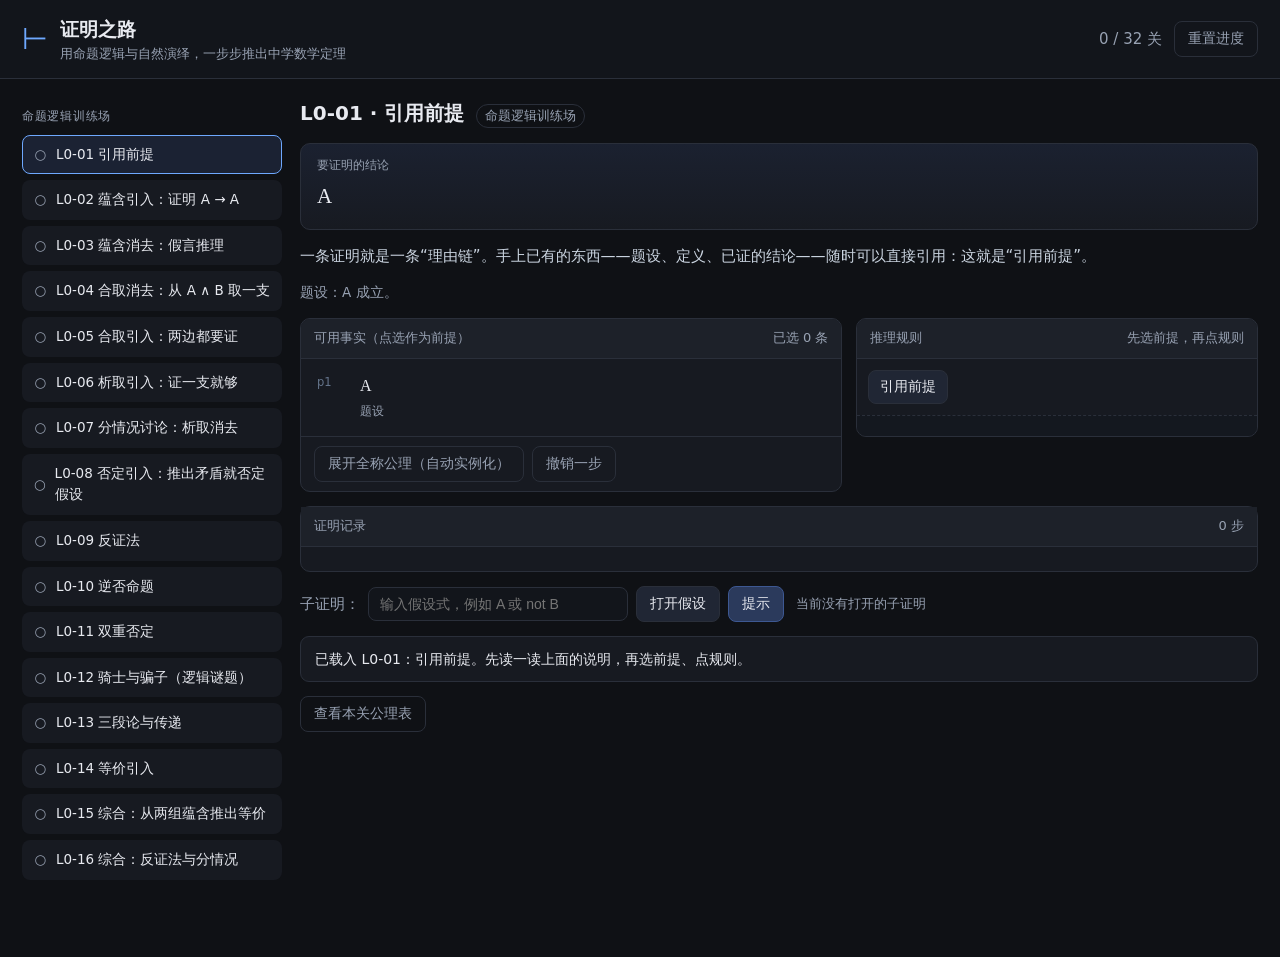
==== proof-road-standalone.html @ 9cab1445 "证明之路：命题逻辑与代数证明游戏（L0 + L1 共 32 关） 零依赖的自然演绎证明游戏：玩家点选前提、应用推理规则，每一步由形式化内核实时校验。 - 内核：de Bruijn 绑定、21+ 条自然" ====
<!DOCTYPE html>
<html lang="zh-CN">
<head>
<meta charset="utf-8">
<meta name="viewport" content="width=device-width, initial-scale=1">
<title>证明之路 · 从命题逻辑到代数定理</title>
<style>
:root {
  --bg: #0f1115; --panel: #171a21; --panel2: #1d2129; --line: #2a2f3a;
  --fg: #e8eaf0; --dim: #98a2b3; --accent: #6ea8fe; --ok: #4ade80; --bad: #f87171; --warn: #fbbf24;
}
* { box-sizing: border-box; }
body { margin: 0; background: var(--bg); color: var(--fg); font: 15px/1.6 "Noto Sans SC", "Microsoft YaHei", system-ui, sans-serif; }
.topbar { display: flex; justify-content: space-between; align-items: center; padding: 14px 22px; border-bottom: 1px solid var(--line); background: #12151b; position: sticky; top: 0; z-index: 5; }
.brand { display: flex; gap: 12px; align-items: center; }
.logo { font-size: 30px; color: var(--accent); }
h1 { font-size: 19px; margin: 0; }
.sub { margin: 0; color: var(--dim); font-size: 12.5px; }
.stats { display: flex; gap: 12px; align-items: center; color: var(--dim); }
main { display: grid; grid-template-columns: 260px 1fr; gap: 18px; padding: 18px 22px 60px; align-items: start; }
.sidebar { position: sticky; top: 78px; max-height: calc(100vh - 100px); overflow: auto; }
.level-list { display: flex; flex-direction: column; gap: 6px; }
.tier-head { color: var(--dim); font-size: 12px; margin: 10px 0 2px; letter-spacing: .06em; }
.level-item { display: flex; gap: 8px; align-items: center; padding: 8px 10px; border-radius: 8px; background: var(--panel); border: 1px solid transparent; cursor: pointer; font-size: 13.5px; }
.level-item:hover { border-color: var(--line); }
.level-item.active { border-color: var(--accent); background: #1b2233; }
.level-item .dot { width: 15px; text-align: center; color: var(--dim); }
.level-item.done .dot { color: var(--ok); }
.workspace { display: flex; flex-direction: column; gap: 14px; min-width: 0; }
.level-head { display: flex; align-items: baseline; gap: 12px; }
.level-head h2 { margin: 0; font-size: 20px; }
.tier { color: var(--dim); font-size: 12.5px; border: 1px solid var(--line); padding: 1px 8px; border-radius: 999px; }
.goal-box { background: linear-gradient(180deg,#1b2130,#171a21); border: 1px solid var(--line); border-radius: 10px; padding: 12px 16px; }
.goal-box .label { color: var(--dim); font-size: 12px; }
.goal { font-size: 21px; font-family: "Cambria Math", "Latin Modern Math", Georgia, serif; margin-top: 4px; }
.openvars { color: var(--dim); font-size: 12.5px; margin-top: 4px; }
.teach { color: #cbd5e1; margin: 0; }
.premise-note { color: var(--dim); margin: 0; font-size: 13.5px; }
.panels { display: grid; grid-template-columns: 1.35fr 1fr; gap: 14px; align-items: start; }
.panel { background: var(--panel); border: 1px solid var(--line); border-radius: 10px; overflow: hidden; }
.panel-head { display: flex; justify-content: space-between; padding: 9px 13px; border-bottom: 1px solid var(--line); color: var(--dim); font-size: 13px; background: var(--panel2); }
.panel-foot { display: flex; gap: 8px; padding: 9px 13px; border-top: 1px solid var(--line); }
.facts { max-height: 380px; overflow: auto; padding: 6px; }
.fact { display: flex; gap: 9px; align-items: flex-start; padding: 7px 9px; border-radius: 7px; cursor: pointer; border: 1px solid transparent; }
.fact:hover { background: #1e2430; }
.fact.sel { background: #1c2740; border-color: var(--accent); }
.fact.assume { border-left: 3px solid var(--warn); }
.fact.derived { border-left: 3px solid var(--ok); }
.fact .fx { font-family: "Cambria Math", Georgia, serif; font-size: 16px; }
.fact .meta { color: var(--dim); font-size: 11.5px; }
.fact .id { color: #64748b; font-size: 11.5px; min-width: 34px; }
.rules { display: flex; flex-wrap: wrap; gap: 7px; padding: 11px; }
.rule { background: #202634; border: 1px solid var(--line); color: var(--fg); border-radius: 8px; padding: 7px 11px; cursor: pointer; font-size: 13.5px; }
.rule:hover { border-color: var(--accent); background: #242c3d; }
.rule.primary { background: #2b3a5c; border-color: #3d5892; }
.choices { border-top: 1px dashed var(--line); padding: 10px 11px; display: flex; flex-wrap: wrap; gap: 7px; align-items: center; background: #14181f; }
.choices-head { color: var(--warn); font-size: 13px; width: 100%; margin-bottom: 2px; }
.proof-area { background: var(--panel); border: 1px solid var(--line); border-radius: 10px; }
.proof { margin: 0; padding: 10px 14px 14px 34px; display: flex; flex-direction: column; gap: 5px; }
.proof li { font-size: 14px; }
.proof .why { color: var(--dim); font-size: 12px; margin-left: 8px; }
.assume-bar { display: flex; gap: 8px; align-items: center; flex-wrap: wrap; color: var(--dim); }
.scopes { display: flex; gap: 6px; flex-wrap: wrap; align-items: center; margin-left: 4px; }
.guide { border: 1px solid #3d5892; background: #151d2e; border-radius: 10px; padding: 10px 12px; margin: 8px 0; text-align: left; }
.guide-head { font-size: 13.5px; color: #cfe0ff; margin-bottom: 8px; }
.guide-branch { display: flex; gap: 8px; align-items: center; flex-wrap: wrap; padding: 6px 0; border-top: 1px solid #232c40; font-size: 13px; color: var(--dim); }
.guide-branch .mark { color: #6f7d99; }
.guide-branch.done .mark { color: #5fd39a; }
.guide-branch.done { color: #9fd8bb; }
.guide-tip { margin-top: 8px; font-size: 12.5px; color: var(--dim); }
.facts-empty { padding: 14px 12px; border: 1px dashed var(--line); border-radius: 10px; color: var(--dim); font-size: 13px; line-height: 1.6; }
.scope-chip { border: 1px solid #3d5892; background: #1b2740; color: #cfe0ff; border-radius: 999px; padding: 4px 10px; font-size: 12.5px; }
.scope-none { color: var(--dim); font-size: 12.5px; }
.fact.closed { opacity: .45; }
.fact.depth1 { margin-left: 14px; }
.fact.depth2 { margin-left: 28px; }
.fact.depth3 { margin-left: 42px; }
input { background: #12151b; border: 1px solid var(--line); color: var(--fg); border-radius: 8px; padding: 8px 11px; font-size: 14px; min-width: 260px; }
button { background: #202634; border: 1px solid var(--line); color: var(--fg); border-radius: 8px; padding: 8px 13px; cursor: pointer; font-size: 13.5px; }
button:hover { border-color: var(--accent); }
button.primary { background: #2b3a5c; border-color: #3d5892; }
button.ghost { background: transparent; color: var(--dim); }
.status { padding: 11px 14px; border-radius: 9px; border: 1px solid var(--line); background: var(--panel); font-size: 14px; }
.status.ok { border-color: #2f6b46; background: #14261c; color: #b7f7cf; }
.status.bad { border-color: #7f2b2b; background: #2a1618; color: #ffc9c9; }
.status.warn { border-color: #7a5a17; background: #2a2413; color: #ffe6a8; }
.axioms { background: var(--panel); border: 1px solid var(--line); border-radius: 10px; padding: 10px 14px; }
.axioms table { width: 100%; border-collapse: collapse; font-size: 13.5px; }
.axioms td { padding: 4px 6px; border-bottom: 1px solid #232833; vertical-align: top; }
.axioms td.n { color: var(--accent); width: 52px; }
.axioms td.f { font-family: "Cambria Math", Georgia, serif; }
.axioms td.d { color: var(--dim); }
@media (max-width: 1000px) { main { grid-template-columns: 1fr; } .panels { grid-template-columns: 1fr; } .sidebar { position: static; max-height: none; } }

</style>
</head>
<body>
<header class="topbar">
  <div class="brand">
    <span class="logo">⊢</span>
    <div>
      <h1>证明之路</h1>
      <p class="sub">用命题逻辑与自然演绎，一步步推出中学数学定理</p>
    </div>
  </div>
  <div class="stats">
    <span id="progress-text">0 / 0 关</span>
    <button id="btn-reset" class="ghost" title="清空本地进度">重置进度</button>
  </div>
</header>
<main>
  <aside class="sidebar"><div id="level-list" class="level-list"></div></aside>
  <section class="workspace">
    <div class="level-head">
      <h2 id="level-title">载入中…</h2>
      <div class="tier" id="level-tier"></div>
    </div>
    <div class="goal-box">
      <div class="label">要证明的结论</div>
      <div class="goal" id="goal-text">—</div>
      <div class="openvars" id="goal-openvars"></div>
    </div>
    <p class="teach" id="level-teach"></p>
    <p class="premise-note" id="level-premises"></p>
    <div class="panels">
      <div class="panel">
        <div class="panel-head"><span>可用事实（点选作为前提）</span><span class="hint" id="select-hint">已选 0 条</span></div>
        <div class="facts" id="facts"></div>
        <div class="panel-foot">
          <button id="btn-instantiate" class="ghost">展开全称公理（自动实例化）</button>
          <button id="btn-undo" class="ghost">撤销一步</button>
        </div>
      </div>
      <div class="panel">
        <div class="panel-head"><span>推理规则</span><span class="hint" id="rule-hint">先选前提，再点规则</span></div>
        <div class="rules" id="rules"></div>
        <div class="choices" id="choices" hidden></div>
      </div>
    </div>
    <div class="proof-area">
      <div class="panel-head"><span>证明记录</span><span class="hint" id="proof-hint"></span></div>
      <ol class="proof" id="proof"></ol>
    </div>
    <div class="assume-bar">
      <span>子证明：</span>
      <input id="assume-input" placeholder="输入假设式，例如 A 或 not B">
      <button id="btn-assume">打开假设</button>
      <button id="btn-hint" class="primary">提示</button>
      <span class="scopes" id="scope-list"></span>
    </div>
    <div class="status" id="status">选好前提后点击规则即可推进一步。</div>
    <div class="axioms-toggle"><button id="btn-axioms" class="ghost">查看本关公理表</button></div>
    <div class="axioms" id="axioms" hidden></div>
  </section>
</main>
<script type="module">
const reg = {};
reg["src/core/logic.js"] = (function () {
  let m;
m = {};
// core/logic.js —— 内核：项、公式、de Bruijn 绑定、替换、解析、打印
// 零依赖，浏览器与 Node 均可直接 import。

/* ============================ 1. 项 (Term) ============================ */

const v = (name, free = false) => ({ k: 'v', name, free });
const c0 = (name, ...args) => ({ k: 'c', name, args });
const lit = (n) => ({ k: 'n', n });
const B = (i) => ({ k: 'b', i });          // de Bruijn 索引，0 = 最内层
const EV = (name) => ({ k: 'e', name });   // 元变量（证明中的待实例化占位）

/* ============================ 2. 公式 (Formula) ============================ */

const TOP = { k: 'top' };
const BOT = { k: 'bot' };
const atom = (name, ...args) => ({ k: 'atom', name, args });
const eq = (a, b) => ({ k: 'eq', a, b });
const not = (a) => ({ k: 'not', a });
const and = (a, b) => ({ k: 'and', a, b });
const or = (a, b) => ({ k: 'or', a, b });
const imp = (a, b) => ({ k: 'imp', a, b });
const iff = (a, b) => ({ k: 'iff', a, b });
const all = (name, body) => ({ k: 'all', name, body });
const ex = (name, body) => ({ k: 'ex', name, body });

/* ==================== 3. 自由变量 / 元变量 工具 ==================== */

function freeVarsOfTerm(t, acc = new Set()) {
  if (t.k === 'v' && t.free) acc.add(t.name);
  else if (t.k === 'e') acc.add(t.name);
  else if (t.k === 'c') for (const a of t.args) freeVarsOfTerm(a, acc);
  return acc;
}
function freeVars(f, acc = new Set()) {
  switch (f.k) {
    case 'atom': for (const t of f.args) freeVarsOfTerm(t, acc); return acc;
    case 'eq': freeVarsOfTerm(f.a, acc); freeVarsOfTerm(f.b, acc); return acc;
    case 'not': return freeVars(f.a, acc);
    case 'and': case 'or': case 'imp': case 'iff':
      freeVars(f.a, acc); return freeVars(f.b, acc);
    case 'all': case 'ex': {
      const before = new Set(acc);
      freeVars(f.body, acc);
      for (const n of before) acc.delete(n);
      return acc;
    }
    default: return acc;
  }
}
const isClosed = (f) => freeVars(f).size === 0;

/* ==================== 4. 替换 (打开 / 闭合) ==================== */

function openAtTerm(t, idx, sub) {
  switch (t.k) {
    case 'b': return t.i === idx ? sub : (t.i > idx ? B(t.i - 1) : t);
    case 'c': return c0(t.name, ...t.args.map((a) => openAtTerm(a, idx, sub)));
    default: return t;
  }
}
function openAt(f, idx, sub) {
  switch (f.k) {
    case 'atom': return atom(f.name, ...f.args.map((t) => openAtTerm(t, idx, sub)));
    case 'eq': return eq(openAtTerm(f.a, idx, sub), openAtTerm(f.b, idx, sub));
    case 'not': return not(openAt(f.a, idx, sub));
    case 'and': return and(openAt(f.a, idx, sub), openAt(f.b, idx, sub));
    case 'or': return or(openAt(f.a, idx, sub), openAt(f.b, idx, sub));
    case 'imp': return imp(openAt(f.a, idx, sub), openAt(f.b, idx, sub));
    case 'iff': return iff(openAt(f.a, idx, sub), openAt(f.b, idx, sub));
    case 'all': return all(f.name, openAt(f.body, idx + 1, sub));
    case 'ex': return ex(f.name, openAt(f.body, idx + 1, sub));
    default: return f;
  }
}
function closeAtTerm(t, idx, name) {
  switch (t.k) {
    case 'b': return t.i >= idx ? B(t.i + 1) : t;
    case 'v': return (t.free && t.name === name) ? B(idx) : t;
    case 'c': return c0(t.name, ...t.args.map((a) => closeAtTerm(a, idx, name)));
    default: return t;
  }
}
function closeAt(f, idx, name) {
  switch (f.k) {
    case 'atom': return atom(f.name, ...f.args.map((t) => closeAtTerm(t, idx, name)));
    case 'eq': return eq(closeAtTerm(f.a, idx, name), closeAtTerm(f.b, idx, name));
    case 'not': return not(closeAt(f.a, idx, name));
    case 'and': return and(closeAt(f.a, idx, name), closeAt(f.b, idx, name));
    case 'or': return or(closeAt(f.a, idx, name), closeAt(f.b, idx, name));
    case 'imp': return imp(closeAt(f.a, idx, name), closeAt(f.b, idx, name));
    case 'iff': return iff(closeAt(f.a, idx, name), closeAt(f.b, idx, name));
    case 'all': return all(f.name, closeAt(f.body, idx + 1, name));
    case 'ex': return ex(f.name, closeAt(f.body, idx + 1, name));
    default: return f;
  }
}
const instAll = (f, t) => openAt(f.body, 0, t);
const genEx = (f, fvName, witness) => ex(fvName, closeAt(f, 0, witness.name));

/* ==================== 5. α 等价 ==================== */

function termEq(a, b) {
  if (a === b) return true;
  if (a.k !== b.k) return false;
  switch (a.k) {
    case 'b': return a.i === b.i;
    case 'n': return a.n === b.n;
    case 'v': return a.name === b.name && a.free === b.free;
    case 'e': return a.name === b.name;
    case 'c': return a.name === b.name && a.args.length === b.args.length && a.args.every((x, i) => termEq(x, b.args[i]));
    default: return false;
  }
}
function alphaEq(a, b) {
  if (a === b) return true;
  if (a == null || b == null) return false;
  if (a.k !== b.k) return false;
  // 项也带 k 字段：交给 termEq，避免把 a = b 与 b = c 判成不等
  if (TERM_KINDS.has(a.k)) return termEq(a, b);
  switch (a.k) {
    case 'top': case 'bot': return true;
    case 'atom': return a.name === b.name && a.args.length === b.args.length && a.args.every((x, i) => termEq(x, b.args[i]));
    case 'eq': return termEq(a.a, b.a) && termEq(a.b, b.b);
    case 'not': return alphaEq(a.a, b.a);
    case 'and': case 'or': case 'imp': case 'iff': return alphaEq(a.a, b.a) && alphaEq(a.b, b.b);
    case 'all': case 'ex': return alphaEq(a.body, b.body);
    default: return false;
  }
}

/* ==================== 6. 打印 ==================== */

const TERM_KINDS = new Set(['v', 'n', 'c', 'b', 'e']);
const PREC = { iff: 1, imp: 2, or: 3, and: 4, not: 5, cmp: 6, add: 7, mul: 8, post: 9, atom: 10 };
const INFIX = { add: '+', sub: '-', mul: '*', div: '/' };
const REL = { lt: '<', le: '≤', gt: '>', ge: '≥' };

function ctxName(ctx, i) { return ctx[i] !== undefined ? ctx[i] : ('x' + (i + 1)); }
function wrap(s, p, outer) { return p < outer ? '(' + s + ')' : s; }

// force = 是否必须加括号（由调用方根据优先级与结合方向决定）。
// 每个节点的括号需求只由“父级要求”决定，绝不把父级要求继续传给子节点，
// 否则会出现 x * (x + x) 被打印成 x * x + x 这类错误。
function termStr(t, ctx = [], force = false) {
  const par = (s) => (force ? '(' + s + ')' : s);
  switch (t.k) {
    case 'b': return ctxName(ctx, t.i);
    case 'v': case 'e': return t.name;
    case 'n': return String(t.n);                  // 原子：无需括号
    case 'c': {
      const name = t.name, args = t.args;
      if (INFIX[name] && args.length === 2) {
        // 左结合（+ - * /）：左孩子同级可省（依赖左结合重解析），右孩子同级必须括
        const rel = (name === 'add' || name === 'sub') ? PREC.add : PREC.mul;
        const needLeft = isLooser(args[0], rel);
        const needRight = !isTighter(args[1], rel);
        const s = termStr(args[0], ctx, needLeft) + ' ' + INFIX[name] + ' ' + termStr(args[1], ctx, needRight);
        return par(s);
      }
      if (name === 'neg' && args.length === 1) return par('-' + termStr(args[0], ctx, true));
      // 后缀运算：底数必须是一元项，否则加括号（(2 + 3)² 不能写成 2 + 3²）
      if (name === 'sq' && args.length === 1) return par(termStr(args[0], ctx, true) + '²');
      if (name === 'pow' && args.length === 2) return par(termStr(args[0], ctx, false) + '^' + termStr(args[1], ctx, false));
      if (args.length === 0) return name;
      if (name === 'abs' && args.length === 1) return par('|' + termStr(args[0], ctx, false) + '|');
      if (name === 'set') return par('{' + args.map((a) => termStr(a, ctx, false)).join(', ') + '}');
      return par(name + '(' + args.map((a) => termStr(a, ctx, false)).join(', ') + ')');
    }
    default: return '?';
  }
}
// 顶层结合力：null = 原子/后缀/函数调用（最紧），否则为中缀运算符的结合力
function topLevel(t) {
  if (t.k !== 'c') return null;
  if (INFIX[t.name] && t.args.length === 2) return (t.name === 'add' || t.name === 'sub') ? PREC.add : PREC.mul;
  if (t.name === 'neg') return PREC.mul;
  return null;
}
function isLooser(t, rel) { const lvl = topLevel(t); return lvl !== null && lvl < rel; }
function isTighter(t, rel) { const lvl = topLevel(t); return lvl === null || lvl > rel; }

// 公式打印：只有双子句的连接词才需要“更紧才免括号”，一元连接词与量词内部一律完整打印。
// 这样 (2 + 3) = 5 不会被写成 2 + 3 = 5 那种丢括号的形式。
function fstr(f, ctx = [], force = false) {
  const par = (s) => (force ? '(' + s + ')' : s);
  switch (f.k) {
    case 'top': return '⊤';
    case 'bot': return '⊥';
    case 'atom': {
      const name = f.name, args = f.args;
      if (name === 'mem' && args.length === 2) return par(termStr(args[0], ctx, pr(f.args[0])) + ' ∈ ' + termStr(args[1], ctx, pr(f.args[1])));
      if (REL[name] && args.length === 2) return par(termStr(args[0], ctx, pr(f.args[0])) + ' ' + REL[name] + ' ' + termStr(args[1], ctx, pr(f.args[1])));
      if (args.length === 0) return name;
      return par(name + '(' + args.map((a) => termStr(a, ctx, false)).join(', ') + ')');
    }
    case 'eq': return par(termStr(f.a, ctx, pr(f.a)) + ' = ' + termStr(f.b, ctx, pr(f.b)));
    case 'not': return par('¬' + fstr(f.a, ctx, true));
    case 'and': case 'or': case 'imp': case 'iff': {
      const lvl = { and: PREC.and, or: PREC.or, imp: PREC.imp, iff: PREC.iff }[f.k];
      const sym = { and: ' ∧ ', or: ' ∨ ', imp: ' → ', iff: ' ↔ ' }[f.k];
      // 子公式必须“本来就比本连接词更紧”才免括号：这样 A ∧ (B ∨ A) 不会退化成 A ∧ B ∨ A
      const needParen = (child) => {
        const cl = fLevel(child);
        return cl !== null && cl <= lvl;
      };
      return par(fstr(f.a, ctx, needParen(f.a)) + sym + fstr(f.b, ctx, needParen(f.b)));
    }
    case 'all': return par('∀' + f.name + ', ' + fstr(f.body, [f.name].concat(ctx), false));
    case 'ex': return par('∃' + f.name + ', ' + fstr(f.body, [f.name].concat(ctx), false));
    default: return '?';
  }
}
// 关系原子里的项：解析器会一直读到关系符号为止，因此加减法也不必加括号（课本写法 x + 0 = x）
function pr(t) { return false; }
// 公式顶层结合力；null = 原子/否定/量词（最紧）
function fLevel(f) {
  switch (f.k) {
    case 'and': return PREC.and;
    case 'or': return PREC.or;
    case 'imp': return PREC.imp;
    case 'iff': return PREC.iff;
    default: return null;
  }
}
const P = (f) => fstr(f);

/* 语义等价的规范键：忽略 free 提示位（它只影响解析时的归类，不改变含义），
   保留 de Bruijn 索引以维持绑定结构。用于比较“两个项/公式是不是同一个”。 */
function termKey(t) {
  switch (t.k) {
    case 'v': return 'v:' + t.name;   // free 只是解析提示，不影响含义
    case 'e': return 'e:' + t.name;
    case 'b': return 'b:' + t.i;
    case 'n': return 'n:' + t.n;
    case 'c': return 'c:' + t.name + '(' + t.args.map(termKey).join(',') + ')';
    default: return '?';
  }
}
function fkey(f) {
  switch (f.k) {
    case 'top': case 'bot': return f.k;
    case 'atom': return 'a:' + f.name + '(' + f.args.map(termKey).join(',') + ')';
    case 'eq': return 'eq:' + termKey(f.a) + '=' + termKey(f.b);
    case 'not': return 'not(' + fkey(f.a) + ')';
    case 'and': case 'or': case 'imp': case 'iff': return f.k + '(' + fkey(f.a) + ',' + fkey(f.b) + ')';
    case 'all': case 'ex': return f.k + '(' + fkey(f.body) + ')';
    default: return '?';
  }
}

function symbolsInTerm(t, out = { vars: new Set(), funcs: new Set() }) {
  if (t.k === 'v' || t.k === 'e') out.vars.add(t.name);
  else if (t.k === 'c') { out.funcs.add(t.name); t.args.forEach((a) => symbolsInTerm(a, out)); }
  return out;
}
function symbolsIn(f, out = { vars: new Set(), funcs: new Set() }) {
  switch (f.k) {
    case 'atom': f.args.forEach((t) => symbolsInTerm(t, out)); break;
    case 'eq': symbolsInTerm(f.a, out); symbolsInTerm(f.b, out); break;
    case 'not': symbolsIn(f.a, out); break;
    case 'and': case 'or': case 'imp': case 'iff': symbolsIn(f.a, out); symbolsIn(f.b, out); break;
    case 'all': case 'ex': symbolsIn(f.body, out); break;
  }
  return out;
}

/* ==================== 7. 记号表 (Signature) ==================== */

const DEFAULT_SIG = {
  atoms: [],
  funcs: {
    add: { arity: 2 }, sub: { arity: 2 }, mul: { arity: 2 }, div: { arity: 2 },
    neg: { arity: 1 }, abs: { arity: 1 }, sq: { arity: 1 },
  },
  preds: {
    lt: { arity: 2 }, le: { arity: 2 }, gt: { arity: 2 }, ge: { arity: 2 }, mem: { arity: 2 },
  },
  consts: ['0', '1'],
};
function makeSig(extra = {}) {
  return {
    atoms: (DEFAULT_SIG.atoms || []).concat(extra.atoms || []),
    funcs: Object.assign({}, DEFAULT_SIG.funcs, extra.funcs || {}),
    preds: Object.assign({}, DEFAULT_SIG.preds, extra.preds || {}),
    consts: DEFAULT_SIG.consts.concat(extra.consts || []),
  };
}

/* ==================== 8. 词法 ==================== */

const MULTI = ['<->', '<-', '->', '/\\', '\\/', '!=', '<=', '>=', '=>', '<>'];
const SYMBOLS = '()[],.:∀∃¬∧∨→↔∈≤≥≠=+-*/^<>|²√⊤⊥';
const KEYWORDS = new Set(['forall', 'exists', 'all', 'ex', 'and', 'or', 'not', 'imp', 'iff', 'true', 'false']);

function lex(src) {
  const toks = [];
  let i = 0;
  const push = (type, value) => toks.push({ type, value });
  while (i < src.length) {
    const ch = src[i];
    if (/\s/.test(ch)) { i++; continue; }
    let matched = false;
    for (const m of MULTI) {
      if (src.startsWith(m, i)) { push('punc', m); i += m.length; matched = true; break; }
    }
    if (matched) continue;
    if (SYMBOLS.indexOf(ch) >= 0) { push('punc', ch); i++; continue; }
    if (/[0-9]/.test(ch)) {
      let j = i; while (j < src.length && /[0-9]/.test(src[j])) j++;
      push('num', src.slice(i, j)); i = j; continue;
    }
    if (/[A-Za-z_\u4e00-\u9fff]/.test(ch)) {
      let j = i;
      while (j < src.length && /[A-Za-z0-9_'\u4e00-\u9fff]/.test(src[j])) j++;   // ∀/∃ 只作单字符量词记号
      push('ident', src.slice(i, j)); i = j; continue;
    }
    throw new Error('无法识别的字符: ' + ch + ' (位置 ' + i + ')');
  }
  return toks;
}

/* ==================== 9. 语法分析 ==================== */

class Parser {
  constructor(src, sig = makeSig(), opts = {}) {
    this.toks = lex(src);
    this.i = 0;
    this.sig = sig;
    this.opts = opts;
    this.lenient = !!opts.lenient;   // 探测模式：允许未登记的裸变量充当命题原子
    this.bound = [];
  }
  peek(o = 0) { return this.toks[this.i + o]; }
  at(type, value) { const t = this.peek(); return !!t && t.type === type && (value === undefined || t.value === value); }
  accept(type, value) { if (this.at(type, value)) { this.i++; return true; } return false; }
  expect(type, value) {
    if (!this.accept(type, value)) {
      const t = this.peek();
      throw new Error('期望 ' + (value !== undefined ? value : type) + '，实际遇到 ' + (t ? JSON.stringify(t.value) : '结束'));
    }
  }
  name() {
    const t = this.peek();
    if (!t || (t.type !== 'ident' && t.type !== 'num')) throw new Error('期望标识符，实际遇到 ' + (t ? JSON.stringify(t.value) : '结束'));
    this.i++;
    return t.value;
  }
  sigLookup(name, kind) { return this.sig[kind] && Object.prototype.hasOwnProperty.call(this.sig[kind], name) ? this.sig[kind][name] : null; }
  atomArity(name) { const p = this.sigLookup(name, 'preds'); return p ? p.arity : null; }
  // 命题原子名：零元谓词，或 sig.atoms 中登记的名字（如 A、B、P、Q）
  isAtomName(name) {
    if (this.atomArity(name) === 0) return true;
    return Array.isArray(this.sig.atoms) && this.sig.atoms.indexOf(name) >= 0;
  }
  isVarName(name) {
    if (this.bound.indexOf(name) >= 0) return true;
    if (this.opts.fixed && this.opts.fixed.has(name)) return false;
    if (this.sigLookup(name, 'funcs') || this.sigLookup(name, 'preds')) return false;
    if (this.sig.consts.indexOf(name) >= 0) return false;
    if (KEYWORDS.has(name)) return false;
    return true;
  }

  parseTerm() { return this.pAdd(); }
  pAdd() {
    const __i0 = this.i;
    let left = this.pMul();
    if (globalThis.__DBG_PAREN) console.log('[pAdd] start=' + __i0 + ' afterMul=' + this.i + ' peek=' + JSON.stringify(this.peek()));
    while (this.at('punc', '+') || this.at('punc', '-')) {
      const op = this.peek().value; this.i++;
      const right = this.pMul();
      left = c0(op === '+' ? 'add' : 'sub', left, right);
    }
    return left;
  }
  pMul() {
    let left = this.pUnary();
    while (this.at('punc', '*') || this.at('punc', '/')) {
      const op = this.peek().value; this.i++;
      const right = this.pUnary();
      left = c0(op === '*' ? 'mul' : 'div', left, right);
    }
    return left;
  }
  pUnary() { return this.pPow(); }
  pPow() {
    // 幂右结合，且优先级高于一元负号：-x² = -(x²)
    let base = this.pAtomTerm();
    let sq = false;
    while (true) {
      if (this.at('punc', '²')) { this.i++; sq = true; continue; }
      if (this.at('punc', '^')) {
        this.i++;
        const exp = this.pPow();
        if (exp.k === 'n' && exp.n === 2) sq = true;
        else base = c0('pow', base, exp);
        continue;
      }
      break;
    }
    if (sq) base = c0('sq', base);
    return base;
  }
  pAtomTerm() {
    const t = this.peek();
    if (globalThis.__DBG_PAREN) console.log('[atom] i=' + this.i + ' tok=' + JSON.stringify(t));
    if (!t) throw new Error('项表达式意外结束');
    if (t.type === 'num') { this.i++; return lit(Number(t.value)); }
    if (t.type === 'punc' && t.value === '-') {   // 一元负号，作用于幂
      this.i++;
      return c0('neg', this.pPow());
    }
    if (t.type === 'punc' && t.value === '(') {
      this.i++;
      const inner = this.parseTerm();
      if (globalThis.__DBG_PAREN) console.log('[paren] inner=' + JSON.stringify(inner).slice(0,60) + ' i=' + this.i + ' peek=' + JSON.stringify(this.peek()));
      this.expect('punc', ')');
      return inner;
    }
    if (t.type === 'punc' && t.value === '[') {
      this.i++;
      const els = [];
      if (!this.at('punc', ']')) {
        els.push(this.parseTerm());
        while (this.accept('punc', ',')) els.push(this.parseTerm());
      }
      this.expect('punc', ']');
      return c0('set', ...els);
    }
    if (t.type === 'punc' && t.value === '|') {
      this.i++;
      const inner = this.parseTerm();
      this.expect('punc', '|');
      return c0('abs', inner);
    }
    if (t.type === 'ident') {
      this.i++;
      const n = t.value;
      if (this.at('punc', '(')) {
        const args = this.parseArgs();
        const f = this.sigLookup(n, 'funcs');
        if (!f && !this.sigLookup(n, 'preds')) throw new Error('未知函数符号: ' + n);
        if (f && f.arity !== undefined && f.arity !== args.length) throw new Error(n + ' 需要 ' + f.arity + ' 个参数，收到 ' + args.length);
        return c0(n, ...args);
      }
      const bIdx = this.bound.lastIndexOf(n);
      if (bIdx >= 0) return B(this.bound.length - 1 - bIdx);
      return v(n, this.isVarName(n));
    }
    throw new Error('无法解析项: ' + JSON.stringify(t.value));
  }
  parseArgs() {
    this.expect('punc', '(');
    const args = [];
    if (!this.at('punc', ')')) {
      args.push(this.parseTerm());
      while (this.accept('punc', ',')) args.push(this.parseTerm());
    }
    this.expect('punc', ')');
    return args;
  }

  parseFormula() { return this.pIff(); }
  pIff() {
    const left = this.pImp();
    if (this.at('punc', '↔') || this.at('punc', '<->') || this.at('ident', 'iff')) { this.i++; return iff(left, this.pIff()); }
    return left;
  }
  pImp() {
    const left = this.pOr();
    if (this.at('punc', '→') || this.at('punc', '->') || this.at('punc', '=>') || this.at('ident', 'imp')) { this.i++; return imp(left, this.pImp()); }
    return left;
  }
  pOr() {
    let left = this.pAnd();
    while (this.at('punc', '∨') || this.at('punc', '\\/') || this.at('ident', 'or')) { this.i++; left = or(left, this.pAnd()); }
    return left;
  }
  pAnd() {
    let left = this.pNot();
    while (this.at('punc', '∧') || this.at('punc', '/\\') || this.at('ident', 'and')) { this.i++; left = and(left, this.pNot()); }
    return left;
  }
  pNot() {
    if (this.at('punc', '¬')) { this.i++; return not(this.pNot()); }
    if (this.at('ident', 'not')) { this.i++; return not(this.pNot()); }
    return this.pAtomFormula();
  }
  pCmp() {
    let left = this.parseTerm();
    const t = this.peek();
    if (t && (t.type === 'punc')) {
      const s = t.value;
      if (s === '=') { this.i++; return eq(left, this.parseTerm()); }
      if (s === '≠' || s === '!=') { this.i++; return not(eq(left, this.parseTerm())); }
      if (s === '∈') { this.i++; return atom('mem', left, this.parseTerm()); }
      if (s === '<' || s === '≤' || s === '>' || s === '≥' || s === '<=' || s === '>=') {
        this.i++;
        const right = this.parseTerm();
        const map = { '<': 'lt', '≤': 'le', '>': 'gt', '≥': 'ge', '<=': 'le', '>=': 'ge' };
        return atom(map[s], left, right);
      }
    }
    while (this.at('punc', '²')) { this.i++; left = c0('sq', left); }
    if (left.k === 'c' && this.sigLookup(left.name, 'preds')) return atom(left.name, ...left.args);
    if (left.k === 'v' && left.free && (this.isAtomName(left.name) || this.lenient)) return atom(left.name);
    throw new Error('无法解析为公式: ' + JSON.stringify(termStr(left)) + '（命题原子，请在记号表中登记）');
  }
  pAtomFormula() {
    const t = this.peek();
    if (!t) throw new Error('公式意外结束');
    // 括号既可能是“(公式)”，也可能是“(项)”；先按公式试，失败则回退给项解析器
    if (t.type === 'punc' && t.value === '(') {
      const save = this.i;
      this.i++;
      try {
        const inner = this.parseFormula();
        this.expect('punc', ')');
        return inner;
      } catch (err) {
        this.i = save;
      }
    }
    if (t.type === 'punc' && t.value === '⊤') { this.i++; return TOP; }
    if (t.type === 'punc' && t.value === '⊥') { this.i++; return BOT; }
    if (t.type === 'ident' && (t.value === 'true')) { this.i++; return TOP; }
    if (t.type === 'ident' && (t.value === 'false')) { this.i++; return BOT; }
    if (t.type === 'ident' && (t.value === 'forall' || t.value === 'all')) { this.i++; return this.pQuant(true); }
    if (t.type === 'ident' && (t.value === 'exists' || t.value === 'ex')) { this.i++; return this.pQuant(false); }
    if (t.type === 'punc' && t.value === '∀') { this.i++; return this.pQuant(true); }
    if (t.type === 'punc' && t.value === '∃') { this.i++; return this.pQuant(false); }
    if (t.type === 'ident' && this.sigLookup(t.value, 'preds') && this.peek(1) && this.peek(1).value === '(') {
      this.i++;
      const args = this.parseArgs();
      return atom(t.value, ...args);
    }
    return this.pCmp();
  }
  pQuant(isAll) {
    const vars = [];
    vars.push(this.name());
    while (this.at('ident') && !KEYWORDS.has(this.peek().value)) vars.push(this.name());
    // 分隔符：'.' / ':' / '->'；或逗号（此时逗号即分隔符，后接公式体）
    const hadComma = this.accept('punc', ',');
    const hadDot = this.accept('punc', '.') || this.accept('punc', ':') || this.accept('punc', '=>') || this.accept('punc', '->');
    if (!hadComma && !hadDot) {
      throw new Error('量词 ' + vars.join(' ') + ' 后期望 "." / ":" / "->" / ","');
    }
    for (const n of vars) this.bound.push(n);
    let body = this.parseFormula();
    for (let k = 0; k < vars.length; k++) this.bound.pop();

    for (let k = vars.length - 1; k >= 0; k--) body = isAll ? all(vars[k], body) : ex(vars[k], body);
    return body;
  }
}

function parse(src, sig = makeSig(), opts = {}) {
  const p = new Parser(src, sig, opts);
  const f = p.parseFormula();
  if (p.i !== p.toks.length) throw new Error('公式解析后仍有多余记号: ' + JSON.stringify(p.peek() && p.peek().value));
  return f;
}
function parseTerm(src, sig = makeSig(), opts = {}) {
  const p = new Parser(src, sig, opts);
  const t = p.parseTerm();
  if (p.i !== p.toks.length) throw new Error('项解析后仍有多余记号: ' + JSON.stringify(p.peek() && p.peek().value));
  return t;
}
// 宽松解析：把任何裸自由变量当作命题原子（用于自动识别关卡里的原子名）
function parseLenient(src, sig = makeSig(), opts = {}) {
  return parse(src, sig, { ...opts, lenient: true });
}

function parseDecl(src, sig = makeSig(), opts = {}) {
  const p = new Parser(src, sig, opts);
  const t = p.parseTerm();
  if (p.i === p.toks.length) {
    if (t.k === 'c' && sig.preds && sig.preds[t.name]) return { kind: 'atom', value: atom(t.name, ...t.args) };
    return { kind: 'term', value: t };
  }
  return { kind: 'formula', value: parse(src, sig, opts) };
}

Object.assign(m, {"v": v, "c0": c0, "lit": lit, "B": B, "EV": EV, "TOP": TOP, "BOT": BOT, "atom": atom, "eq": eq, "not": not, "and": and, "or": or, "imp": imp, "iff": iff, "all": all, "ex": ex, "freeVarsOfTerm": freeVarsOfTerm, "freeVars": freeVars, "isClosed": isClosed, "openAtTerm": openAtTerm, "openAt": openAt, "closeAtTerm": closeAtTerm, "closeAt": closeAt, "instAll": instAll, "genEx": genEx, "termEq": termEq, "alphaEq": alphaEq, "TERM_KINDS": TERM_KINDS, "PREC": PREC, "INFIX": INFIX, "REL": REL, "ctxName": ctxName, "wrap": wrap, "termStr": termStr, "topLevel": topLevel, "isLooser": isLooser, "isTighter": isTighter, "fstr": fstr, "pr": pr, "fLevel": fLevel, "P": P, "termKey": termKey, "fkey": fkey, "symbolsInTerm": symbolsInTerm, "symbolsIn": symbolsIn, "DEFAULT_SIG": DEFAULT_SIG, "makeSig": makeSig, "MULTI": MULTI, "SYMBOLS": SYMBOLS, "KEYWORDS": KEYWORDS, "lex": lex, "Parser": Parser, "parse": parse, "parseTerm": parseTerm, "parseLenient": parseLenient, "parseDecl": parseDecl});
return m;
})();
reg["src/core/rules.js"] = (function () {
  let m;
m = {};
// core/rules.js —— 自然演绎规则引擎：每一步推理都在这里校验
const {TOP, BOT, atom, eq, not, and, or, imp, iff, all, ex, alphaEq, termEq, instAll, openAt, v, c0, lit, symbolsIn, symbolsInTerm, fstr, termStr} = reg["src/core/logic.js"];

const isBot = (f) => f.k === 'bot';
const allFacts = (s) => s.facts;

/* ---------- 子公式拆分 / 组合 ---------- */
function decompose(f) {
  if (f.k === 'and' || f.k === 'or' || f.k === 'imp' || f.k === 'iff') return [f.a, f.b];
  if (f.k === 'not') return [f.a];
  if (f.k === 'all' || f.k === 'ex') return [f.body];
  return [];
}
// 注意：量词下方是绑定变量，等于替换必须整段跳过（不能靠 termEq 判断）
function rebuild(kind, parts, orig) {
  switch (kind) {
    case 'and': return and(parts[0], parts[1]);
    case 'or': return or(parts[0], parts[1]);
    case 'imp': return imp(parts[0], parts[1]);
    case 'iff': return iff(parts[0], parts[1]);
    case 'not': return not(parts[0]);
    case 'all': return all(orig.name, parts[0]);
    case 'ex': return ex(orig.name, parts[0]);
    default: return null;
  }
}

/* ---------- 等词替换：找出所有 a→b 重写后的公式 ---------- */
// vars：允许出现在替换结果中的自由变量名（作用域安全，避免量词捕获）
function rewriteOptions(f, a, b, vars, side) {
  const out = [];
  const push = (w) => { if (w && !out.some((x) => alphaEq(x, w))) out.push(w); };
  // 情形一：f 本身是等式，其中出现 a（side 可限定只换左端或右端）
  if (f.k === 'eq') {
    const xs = side === '右' ? [f.a] : altsOrKeep(rewriteTermDeep(f.a, a, b, vars), f.a);
    const ys = side === '左' ? [f.b] : altsOrKeep(rewriteTermDeep(f.b, a, b, vars), f.b);
    for (const x of xs) for (const y of ys) {
      const w = eq(x, y);
      if (!alphaEq(w, f)) push(w);   // 与原文一模一样的“替换”不算一步
    }
  } else {
    for (const w of rewriteTermOptions(f, a, b, vars)) push(w);
  }
  // 情形二：在子公式中替换
  const kind = f.k;
  if (kind === 'all' || kind === 'ex') return out;   // 绑定变量：不进入内部替换
  const parts = decompose(f);
  for (let i = 0; i < parts.length; i++) {
    const after = rewriteOptions(parts[i], a, b, vars);
    for (const alt of after) {
      const copy = parts.slice();
      copy[i] = alt;
      push(rebuild(kind, copy, f));
    }
  }
  return out;
}
function safeVarsOf(t, allowed) {
  if (!allowed) return true;
  const s = symbolsInTerm(t, { vars: new Set(), funcs: new Set() });
  for (const n of s.vars) if (!allowed.has(n)) return false;
  return true;
}
function rewriteTermOptions(f, a, b, vars) {
  const out = [];
  switch (f.k) {
    case 'atom': {
      const args = f.args.map((t) => altsOrKeep(rewriteTermDeep(t, a, b, vars), t));
      for (const variant of cartesian(args)) out.push(atom(f.name, ...variant));
      break;
    }
    case 'eq': {
      const xs = altsOrKeep(rewriteTermDeep(f.a, a, b, vars), f.a);
      const ys = altsOrKeep(rewriteTermDeep(f.b, a, b, vars), f.b);
      for (const x of xs) for (const y of ys) out.push(eq(x, y));
      break;
    }
    default: break;
  }
  return out;
}
function rewriteTermDeep(t, a, b, vars) {
  const out = [];
  if (termEq(t, a) && safeVarsOf(b, vars)) out.push(b);
  if (t.k === 'c') {
    const args = t.args.map((x) => altsOrKeep(rewriteTermDeep(x, a, b, vars), x));
    for (const variant of cartesian(args)) out.push(c0(t.name, ...variant));
  }
  return out;
}
// 某个子项没有可替换之处时，保留原样（否则组合会全部消失）
function altsOrKeep(alts, original) { return alts.length ? alts : [original]; }
function cartesian(lists) {
  let acc = [[]];
  for (const l of lists) {
    const next = [];
    for (const prefix of acc) for (const item of l) next.push(prefix.concat([item]));
    acc = next;
  }
  return acc;
}


/* ---------- 多项式正规化：良基的“环化简”，其合法性由域公理保证 ---------- */
// 有理数
function gcdInt(a, b) { a = Math.abs(a); b = Math.abs(b); while (b) { const t = a % b; a = b; b = t; } return a || 1; }
function frac(n, d) {
  if (d === 0) throw new Error('除以零');
  if (d < 0) { n = -n; d = -d; }
  const g = gcdInt(n, d);
  return { n: n / g, d: d / g };
}
const fAdd = (a, b) => frac(a.n * b.d + b.n * a.d, a.d * b.d);
const fMul = (a, b) => frac(a.n * b.n, a.d * b.d);
const fNeg = (a) => ({ n: -a.n, d: a.d });
const fZero = { n: 0, d: 1 };
const fOne = { n: 1, d: 1 };

// 多项式：Map<monomialKey, frac>，monomialKey 形如 "*x^2*y"
const MONO_ONE = '';
function monoKey(pairs) {
  return pairs.filter(([, e]) => e !== 0).sort((a, b) => (a[0] < b[0] ? -1 : a[0] > b[0] ? 1 : 0)).map(([v, e]) => (e === 1 ? v : v + '^' + e)).join('*');
}
// 合并两个“单项式键”（每个键是若干变量幂的乘积），而不是把键当成单个变量
function monoMul(a, b) {
  const count = new Map();
  for (const part of [a, b]) {
    if (!part) continue;                       // 空串 = 常数 1
    for (const seg of part.split('*')) {
      const [v, e] = seg.split('^');
      count.set(v, (count.get(v) || 0) + (e === undefined ? 1 : Number(e)));
    }
  }
  return monoKey([...count.entries()]);
}
function polyZero() { return new Map(); }
function polyConst(f) { const m = new Map(); if (f.n !== 0) m.set(MONO_ONE, f); return m; }
function polyVar(name) { const m = new Map(); m.set(monoKey([[name, 1]]), fOne); return m; }
function polyAdd(a, b) {
  const out = new Map(a);
  for (const [k, v] of b) {
    const cur = out.get(k) || fZero;
    const sum = fAdd(cur, v);
    if (sum.n === 0) out.delete(k); else out.set(k, sum);
  }
  return out;
}
function polyNeg(a) { const out = new Map(); for (const [k, v] of a) { const w = fNeg(v); if (w.n) out.set(k, w); } return out; }
function polySub(a, b) { return polyAdd(a, polyNeg(b)); }
function polyMul(a, b) {
  const out = new Map();
  for (const [ka, va] of a) for (const [kb, vb] of b) {
    const k = monoMul(ka, kb);
    const tr = fAdd(out.get(k) || fZero, fMul(va, vb));   // 同名项系数必须累加
    if (tr.n === 0) out.delete(k); else out.set(k, tr);
  }
  return out;
}
function polyPow(a, n) {
  let base = a, out = polyConst(fOne), e = n;
  while (e > 0) {
    if (e & 1) out = polyMul(out, base);
    base = polyMul(base, base);
    e >>= 1;
  }
  return out;
}

// 把项转成多项式；不支持的构造返回 null
function polyOfTerm(t) {
  switch (t.k) {
    case 'n': return polyConst(frac(t.n, 1));
    case 'v': return polyVar(t.name);
    case 'b': return polyVar('#' + t.i);
    case 'e': return polyVar('?' + t.name);
    case 'c': {
      const { name, args } = t;
      const ps = args.map(polyOfTerm);
      if (ps.some((p) => p === null)) return null;
      switch (name) {
        case 'add': return polyAdd(ps[0], ps[1]);
        case 'sub': return polySub(ps[0], ps[1]);
        case 'mul': return polyMul(ps[0], ps[1]);
        case 'neg': return polyNeg(ps[0]);
        case 'sq': return polyMul(ps[0], ps[0]);
        case 'pow': {
          const e = args[1];
          if (e.k !== 'n' || e.n < 0 || e.n > 32) return null;
          return polyPow(ps[0], e.n);
        }
        default: return null;   // div / abs / set ...
      }
    }
    default: return null;
  }
}
function polyStr(p) {
  if (p.size === 0) return '0';
  const terms = [...p.entries()].sort((a, b) => (a[0] < b[0] ? -1 : 1)).map(([k, v]) => {
    const coef = v.d === 1 ? String(v.n) : v.n + '/' + v.d;
    if (k === MONO_ONE) return coef;
    return (v.n === 1 && v.d === 1) ? k : coef + '*' + k;
  });
  return terms.join(' + ');
}
// 多项式 → 项：用于把等式两边化为同一个规范形式
function polyToTerm(p) {
  if (p.size === 0) return lit(0);
  // 按次数从高到低排列（课本写法：x² + 2x + 1），同次按单项式键
  const entries = [...p.entries()].sort((a, b) => {
    const da = monoDegree(a[0]), db = monoDegree(b[0]);
    if (da !== db) return db - da;
    return a[0] < b[0] ? -1 : a[0] > b[0] ? 1 : 0;
  });
  const terms = entries.map(([k, f]) => monoToTerm(k, f));
  let acc = terms[0];
  for (let i = 1; i < terms.length; i++) {
    const f = entries[i][1];
    // 负系数写成减法，更接近课本写法（x² - y² 而不是 x² + -1 * y²）
    acc = negativeTerm(f) ? c0('sub', acc, terms[i]) : c0('add', acc, terms[i]);
  }
  return acc;
}
function negativeTerm(f) { return f.n < 0; }
function monoDegree(key) {
  if (key === '') return 0;
  let d = 0;
  for (const seg of key.split('*')) {
    const parts = seg.split('^');
    d += parts.length > 1 ? Number(parts[1]) : 1;
  }
  return d;
}
function monoToTerm(key, f) {
  const g = absFrac(f);
  let t = fracToTerm(g);
  if (key === '') return t;
  for (const seg of key.split('*')) {
    const parts = seg.split('^');
    const vname = parts[0];
    const exp = parts.length > 1 ? Number(parts[1]) : 1;
    let base = vname.charAt(0) === '#' ? { k: 'b', i: Number(vname.slice(1)) } : v(vname, false);
    if (exp === 2) base = c0('sq', base);
    else if (exp > 2) base = c0('pow', base, lit(exp));
    t = (t.k === 'n' && t.n === 1) ? base : c0('mul', t, base);
  }
  return t;
}
function fracToTerm(f) {
  if (f.d === 1) return lit(f.n);
  return c0('div', lit(f.n), lit(f.d));
}
function absFrac(f) { return { n: Math.abs(f.n), d: f.d }; }

function ringEqual(a, b) {
  const pa = polyOfTerm(a), pb = polyOfTerm(b);
  if (!pa || !pb) return null;
  if (pa.size !== pb.size) return false;
  for (const [k, v] of pa) {
    const w = pb.get(k);
    if (!w || w.n !== v.n || w.d !== v.d) return false;
  }
  return true;
}
// 规则使用的判定 + 记录用到的公理
function ringJustification(pa, pb) {
  const used = [];
  const need = (name) => { if (used.indexOf(name) < 0) used.push(name); };
  const walk = (t) => {
    if (t.k !== 'c') return;
    if (t.name === 'add' || t.name === 'sub') need('加法交换/结合');
    if (t.name === 'mul') need('乘法交换/结合/分配');
    if (t.name === 'neg') need('加法逆元');
    if (t.name === 'sq' || t.name === 'pow') need('幂的定义');
    if (t.name === 'n') need('数域运算');
    t.args.forEach(walk);
  };
  walk(pa); walk(pb);
  return used;
}

/* ---------- 规则表 ---------- */
// 每条规则：name（显示名）、hint（说明）、arity（前提个数，null=不定）、needTerm、needFormula
const RULES = {
  hyp:       { name: '引用前提',     hint: '直接引用一个已知事实（公理、题设、已证结论）', arity: 1 },
  andI:      { name: '合取引入 ∧I',  hint: '由 A 与 B 得到 A ∧ B', arity: 2 },
  andE:      { name: '合取消去 ∧E',  hint: '由 A ∧ B 得到 A 或 B', arity: 1, picks: ['左', '右'] },
  orI:       { name: '析取引入 ∨I',  hint: '由 A 得到 A ∨ B（B 可任取）', arity: 1, needFormula: true },
  orE:       { name: '析取消去 ∨E',  hint: 'A ∨ B，A → C，B → C ⟹ C', arity: 3 },
  impE:      { name: '蕴含消去 →E',  hint: 'A → B 与 A ⟹ B（假言推理）', arity: 2 },
  impI:      { name: '蕴含引入 →I',  hint: '假设 A 推出 B，则得 A → B（先点“假设”）', arity: 1, needScope: true },
  negE:      { name: '否定消去 ¬E',  hint: 'A 与 ¬A ⟹ ⊥', arity: 2 },
  negI:      { name: '否定引入 ¬I',  hint: '假设 A 推出 ⊥，则得 ¬A（先点“假设”）', arity: 1, needScope: true },
  raa:       { name: '反证法 ⊥C',    hint: '假设 ¬A 推出 ⊥，则得 A', arity: 1, needScope: true },
  allE:      { name: '全称消去 ∀E',  hint: '∀x, P(x) ⟹ P(t)，把一个普遍公理用到具体对象上', arity: 1, needTerm: true },
  exI:       { name: '存在引入 ∃I',  hint: 'P(t) ⟹ ∃x, P(x)', arity: 1, needTerm: true },
  eqRefl:    { name: '自反 =I',      hint: 't = t', arity: 0, needTerm: true },
  eqSym:     { name: '对称 =Sym',    hint: 'a = b ⟹ b = a', arity: 1 },
  eqTrans:   { name: '传递 =Trans',  hint: 'a = b，b = c ⟹ a = c', arity: 2 },
  eqRewrite: { name: '等量代换 =Sub', hint: 'a = b 与 P(a) ⟹ P(b)', arity: 2 },
  iffI:      { name: '等价引入 ↔I',  hint: 'A → B 与 B → A ⟹ A ↔ B', arity: 2 },
  iffE:      { name: '等价消去 ↔E',  hint: 'A ↔ B ⟹ A → B 或 B → A', arity: 1, picks: ['→', '←'] },
  ring:      { name: '代数化简 Ring',  hint: '由域公理推出的等式化简：两边化成同一个多项式即成立', arity: 1 },
  arith:     { name: '数值计算',      hint: '两边都是具体数字时直接算出相等/不等关系', arity: 1 },
  eqOp:      { name: '两边同时运算',  hint: '等式两边同加/同减/同乘/同除/同取负/同平方', arity: 1, needOp: true },
  eqOpTerm:  { name: '两边同加/乘一个式子', hint: '两边同加或同乘同一个项（不只是数字），解方程常用', arity: 1, needOp: true },
  excludedMiddle: { name: '排中律', hint: 'A ∨ ¬A 恒成立，可用于分情况讨论', arity: 0 },
};
const RULE_ORDER = ['hyp', 'impE', 'impI', 'andI', 'andE', 'orI', 'orE', 'negE', 'negI', 'raa', 'excludedMiddle', 'allE', 'exI', 'eqRefl', 'eqSym', 'eqTrans', 'eqRewrite', 'eqOp', 'iffI', 'iffE', 'ring', 'arith'];

/* 具体数字求值（仅纯数字表达式，健全） */
function evalConcrete(t) {
  const r = (x) => {
    if (x.k === 'n') return x.n;
    if (x.k !== 'c') return null;
    const a = x.args.map(r);
    if (a.some((y) => y === null)) return null;
    switch (x.name) {
      case 'add': return a[0] + a[1];
      case 'sub': return a[0] - a[1];
      case 'mul': return a[0] * a[1];
      case 'div': return a[1] === 0 ? null : a[0] / a[1];
      case 'neg': return -a[0];
      case 'sq': return a[0] * a[0];
      case 'pow': return Math.pow(a[0], a[1]);
      case 'abs': return Math.abs(a[0]);
      default: return null;
    }
  };
  return r(t);
}

/* 具体数字化简：能算的部分算出来（仍保留符号部分），例如 x + 1 - 1 → x、5 - 1 → 4 */
function evalReduce(t) {
  const r = (x) => {
    if (x.k === 'n') return lit(x.n);
    if (x.k !== 'c') return x;
    const args = x.args.map(r);
    const v = evalConcrete({ k: 'c', name: x.name, args });
    if (v !== null && Number.isInteger(v) && Math.abs(v) <= 1e9) return lit(v);
    switch (x.name) {
      case 'add':
        if (args[1].k === 'n' && args[1].n === 0) return args[0];
        if (args[0].k === 'n' && args[0].n === 0) return args[1];
        break;
      case 'sub': {
        if (args[1].k === 'n' && args[1].n === 0) return args[0];
        // 线性抵消：(t + c) - c → t，(c + t) - c → t，(t - c) + c → t
        const t = flattenAdd(args[0]);
        const hit = t.findIndex((x) => termEq(x, args[1]));
        if (hit >= 0) {
          const rest = t.filter((_, i) => i !== hit);
          if (rest.length === 0) return lit(0);
          return rest.reduce((a, b) => c0('add', a, b));
        }
        break;
      }
      case 'add': {
        // (t + c) + (-c) → t
        if (args[1].k === 'c' && args[1].name === 'neg') {
          const t = flattenAdd(args[0]);
          const hit = t.findIndex((x) => termEq(x, args[1].args[0]));
          if (hit >= 0) {
            const rest = t.filter((_, i) => i !== hit);
            if (rest.length === 0) return lit(0);
            return rest.reduce((a, b) => c0('add', a, b));
          }
        }
        break;
      }
      case 'mul':
        if (args[1].k === 'n' && args[1].n === 1) return args[0];
        if (args[0].k === 'n' && args[0].n === 1) return args[1];
        if ((args[1].k === 'n' && args[1].n === 0) || (args[0].k === 'n' && args[0].n === 0)) return lit(0);
        break;
      case 'div': {
        if (args[1].k === 'n' && args[1].n === 1) return args[0];
        if (args[1].k === 'n') {
          const n = args[1].n;
          // 先把分子里的常数因子提出来约分：(c*t)/c → t，(c*t)/d → (c/d)*t
          const split = splitCoefficient(args[0]);
          if (split && split.c % n === 0) {
            const q = split.c / n;
            return q === 1 ? split.t : c0('mul', lit(q), split.t);
          }
          if (split && n % split.c === 0) {
            // (c*t)/d → t * (c/d)，保留分数系数避免引入除法
            const num = split.c, den = n;
            const g = gcdInt(num, den);
            const p = num / g, q2 = den / g;
            const frac = c0('div', lit(p), lit(q2));
            return c0('mul', frac, split.t);
          }
          const f = factorOut(args[0], n);
          if (f !== null) return f;
          if (args[0].k === 'n' && args[0].n % n === 0) return lit(args[0].n / n);
        }
        break;
      }
      case 'neg': if (args[0].k === 'n') return lit(-args[0].n); break;
      default: break;
    }
    return c0(x.name, ...args);
  };
  return r(t);
}

// 提取“常数系数 × 其余部分”：3*x → {c:3, t:x}，x → {c:1, t:x}，2*(x+1) → {c:2, t:x+1}
function splitCoefficient(t) {
  if (t.k === 'n') return { c: t.n, t: lit(1) };
  if (t.k !== 'c') return { c: 1, t };
  if (t.name === 'mul') {
    for (const [a, b] of [[t.args[0], t.args[1]], [t.args[1], t.args[0]]]) {
      if (a.k === 'n') return { c: a.n, t: b };
    }
  }
  if (t.name === 'neg') {
    const inner = splitCoefficient(t.args[0]);
    return { c: -inner.c, t: inner.t };
  }
  if (t.name === 'div' && t.args[1].k === 'n' && t.args[0].k === 'n') {
    return { c: t.args[0].n / t.args[1].n, t: lit(1) };
  }
  return { c: 1, t };
}

// 把 add 链摊平成因子列表
function flattenAdd(t) {
  if (t.k === 'c' && t.name === 'add') return flattenAdd(t.args[0]).concat(flattenAdd(t.args[1]));
  return [t];
}
// 若能提出因子 n，返回 (t / n)；否则返回 null
function factorOut(t, n) {
  if (t.k === 'c' && t.name === 'mul') {
    for (const [a, b] of [[t.args[0], t.args[1]], [t.args[1], t.args[0]]]) {
      if (a.k === 'n' && a.n % n === 0) {
        const q = a.n / n;
        return q === 1 ? b : c0('mul', lit(q), b);
      }
    }
  }
  return null;
}

/* 对等式两边施加同一运算：f(a) = f(b)。运算必须是可判定的具体函数或“化简”。 */
const EQUATION_OPS = {
  add: (t, n) => evalReduce(c0('add', t, lit(n))),
  sub: (t, n) => evalReduce(c0('sub', t, lit(n))),
  mul: (t, n) => evalReduce(c0('mul', t, lit(n))),
  div: (t, n) => evalReduce(c0('div', t, lit(n))),
  neg: (t) => evalReduce(c0('neg', t)),
  sq: (t) => c0('sq', t),
};

class RuleError extends Error {}

/* ---------- 主检查入口 ----------
 * state: { facts: Fact[], scope: string|null, nextId: number, freshCount: number }
 * Fact:  { id, f, rule, from: string[], terms?: Term[], scope: string|null, name?: string }
 * req:   { rule, ids: string[], term?: Term, formula?: Formula, pick?: '左'|'右'|'→'|'←' }
 */
function runRule(state, req) {
  const spec = RULES[req.rule];
  if (!spec) throw new RuleError('未知规则: ' + req.rule);
  const byId = new Map(state.facts.map((f) => [f.id, f]));
  const premises = (req.ids || []).map((id) => {
    const f = byId.get(id);
    if (!f) throw new RuleError('找不到前提 ' + id);
    return f;
  });
  if (spec.arity !== null && premises.length !== spec.arity) {
    throw new RuleError(spec.name + ' 需要 ' + spec.arity + ' 个前提，当前选了 ' + premises.length + ' 个');
  }
  const P = premises.map((x) => x.f);
  const scopeOf = (list) => {
    const s = new Set();
    for (const f of list) {
      if (!f.scope) continue;
      for (const x of String(f.scope).split('|')) if (x) s.add(x);
    }
    return s;
  };
  // 作用域是否闭合：所用假设都必须仍在当前打开的子证明里
  const scopeClosed = (s) => [...s].every((id) => state.scopeStack.indexOf(id) >= 0);
  const out = (f, extra = {}) => {
    const sc = extra.scope !== undefined ? extra.scope : mergeScope(premises);
    return { f, rule: req.rule, terms: extra.terms || [], scope: sc, pick: extra.pick };
  };
  const mergeScope = (list) => {
    const s = scopeOf(list);
    return s.size ? [...s].sort().join('|') : null;
  };

  switch (req.rule) {
    case 'hyp': return out(P[0]);
    case 'andI':
      if (P[0].k !== 'and' && P[1].k !== 'and') return out(and(P[0], P[1]));
      throw new RuleError('∧I 的前提不应已经是合取式');
    case 'andE': {
      if (P[0].k !== 'and') throw new RuleError('∧E 需要一个合取式前提 A ∧ B');
      const pick = req.pick === '右' ? 1 : req.pick === '左' ? 0 : null;
      if (pick === null) throw new RuleError('∧E 需要选择取左边还是右边');
      return out(pick === 0 ? P[0].a : P[0].b, { pick: req.pick });
    }
    case 'orI': {
      if (!req.formula) throw new RuleError('∨I 需要给出要或上的另一支');
      const target = req.formula;
      if (target.k !== 'or') throw new RuleError('∨I 的结果必须是 A ∨ B 形式');
      if (alphaEq(target.a, P[0]) || alphaEq(target.b, P[0])) return out(target);
      throw new RuleError('∨I：' + fstr(P[0]) + ' 不是 ' + fstr(target) + ' 的析取支');
    }
    case 'orE': {
      const [d, i1, i2] = P;
      if (d.k !== 'or') throw new RuleError('∨E 的第一个前提应是 A ∨ B');
      const branches = [[i1, d.a], [i2, d.b]];
      for (const [im, want] of branches) {
        if (im.k !== 'imp' || !alphaEq(im.a, want)) {
          throw new RuleError('∨E 需要两支蕴含：' + fstr(want) + ' → C，当前给出 ' + fstr(im));
        }
      }
      if (!alphaEq(i1.b, i2.b)) throw new RuleError('∨E 两支的结论必须相同');
      return out(i1.b);
    }
    case 'impE': {
      const i = P.find((x) => x.k === 'imp');
      if (!i) throw new RuleError('→E 需要一个蕴含式前提 A → B');
      const other = P[0] === i ? P[1] : P[0];
      if (!alphaEq(i.a, other)) throw new RuleError('→E 不匹配：需要 ' + fstr(i.a) + '，手上有 ' + fstr(other));
      return out(i.b);
    }
    case 'impI': case 'negI': case 'raa': {
      if (P.length !== 1) throw new RuleError('该规则需要恰好一个已推导出的事实');
      const s = scopeOf(premises);
      if (s.size === 0) throw new RuleError('这条规则必须在一个假设（子证明）内使用：请先在“假设”面板打开子证明');
      if (!scopeClosed(s)) throw new RuleError('所依赖的假设已经合上，不能再用了');
      const scopeId = state.scopeStack[state.scopeStack.length - 1];   // 合上最内层子证明
      let assumed = state.assumptions && state.assumptions[scopeId];
      if (!assumed) {
        const hf = state.facts.find((f) => f.scope === scopeId && f.rule === 'assume');
        assumed = hf && hf.f;
      }
      if (!assumed) throw new RuleError('找不到假设 ' + scopeId);
      if (state.assumptions) delete state.assumptions[scopeId];   // 合上：该假设立即失效
      if (state.closedScopes && state.closedScopes.indexOf(scopeId) < 0) state.closedScopes.push(scopeId);
      if (req.rule === 'impI') return out(imp(assumed, P[0]), { scope: restScope(state, scopeId) });
      if (req.rule === 'negI') {
        if (!isBot(P[0])) throw new RuleError('¬I 需要推出矛盾 ⊥，当前是 ' + fstr(P[0]));
        if (assumed.k === 'not') throw new RuleError('¬I 的假设应是肯定式 A；想从 ¬A 推出 ⊥ 请用“反证法”');
        return out(not(assumed), { scope: restScope(state, scopeId) });
      }
      if (req.rule === 'raa') {
        if (!isBot(P[0])) throw new RuleError('反证法需要推出矛盾 ⊥，当前是 ' + fstr(P[0]));
        if (assumed.k !== 'not') throw new RuleError('反证法的假设应为 ¬A 形式，当前假设是 ' + fstr(assumed));
        return out(assumed.a, { scope: restScope(state, scopeId) });
      }
      throw new RuleError('内部错误');
    }
    case 'negE': {
      const n = P.find((x) => x.k === 'not');
      if (!n) throw new RuleError('¬E 需要一个否定式前提 ¬A');
      const other = P[0] === n ? P[1] : P[0];
      if (!alphaEq(n.a, other)) throw new RuleError('¬E 不匹配：¬' + fstr(n.a) + ' 与 ' + fstr(other));
      return out(BOT);
    }
    case 'allE': {
      if (P[0].k !== 'all') throw new RuleError('∀E 需要一个全称前提 ∀x, P');
      const t = req.term || v(state.freshName ? state.freshName() : 'c' + (++state.freshCount), true);
      return out(instAll(P[0], t), { terms: [t] });
    }
    case 'exI': {
      const t = req.term;
      if (!t) throw new RuleError('∃I 需要指明见证项 t');
      if (!(t.k === 'v' && t.free) && t.k !== 'n' && t.k !== 'c') throw new RuleError('∃I 的见证项应是变量或常量');
      const name = state.exName || (t.k === 'v' ? t.name : 'x');
      return out(ex(name, closeForEx(P[0], t, name)), { terms: [t] });
    }
    case 'eqRefl': {
      const t = req.term;
      if (!t) throw new RuleError('=I 需要指明项 t，得到 t = t');
      return out(eq(t, t), { terms: [t] });
    }
    case 'assertion': {
      // 内部使用：把玩家给出的具体数值命题登记为一条已证事实
      if (!req.formula) throw new RuleError('缺少要登记的命题');
      return out(req.formula);
    }
    case 'eqSym': {
      if (P[0].k !== 'eq') throw new RuleError('=Sym 需要一个等式前提');
      return out(eq(P[0].b, P[0].a));
    }
    case 'eqTrans': {
      const [e1, e2] = P;
      if (e1.k !== 'eq' || e2.k !== 'eq') throw new RuleError('=Trans 需要两个等式前提');
      if (termEq(e1.b, e2.a)) return out(eq(e1.a, e2.b));
      if (termEq(e2.b, e1.a)) return out(eq(e2.a, e1.b));
      throw new RuleError('=Trans 中间项不匹配：' + fstr(e1) + ' 与 ' + fstr(e2));
    }
    case 'eqRewrite': {
      const e = P.find((x) => x.k === 'eq');
      if (!e) throw new RuleError('=Sub 需要一个等式前提 a = b');
      const target = P[0] === e ? P[1] : P[0];
      const safe = new Set();
      for (const fact of state.facts) {
        const sym = symbolsIn(fact.f);
        for (const n of sym.vars) safe.add(n);
      }
      // pick = '左'/'右'：只在指定的一侧找替换；该方向无解时自动改用反向等式（a=b 与 b=a 等价）
      const side = req.pick === '左' || req.pick === '右' ? req.pick : undefined;
      const collect = (from, to) => {
        const raw = rewriteOptions(target, from, to, safe, side);
        const uniq = [];
        for (const w of raw) if (!uniq.some((x) => alphaEq(x, w))) uniq.push(w);
        return uniq;
      };
      let opts = collect(e.a, e.b);
      if (opts.length === 0) opts = collect(e.b, e.a);
      if (opts.length === 0) throw new RuleError('=Sub 在该公式中找不到可替换的出现');
      // 指定了结果式就按结果式挑选；否则只在唯一结果时自动完成
      let chosen = req.formula ? opts.find((x) => alphaEq(x, req.formula)) : null;
      if (!chosen && !req.formula) {
        if (opts.length === 1) chosen = opts[0];
        else throw new RuleError('=Sub 有 ' + opts.length + ' 种替换结果，请选择要用的结果式：' + opts.map((o) => fstr(o)).join(' / '));
      }
      if (!chosen) throw new RuleError('=Sub 的替换结果与指定公式不一致');
      return out(chosen, { terms: [e.a, e.b] });
    }
    case 'iffI': {
      const [i1, i2] = P;
      if (i1.k !== 'imp' || i2.k !== 'imp') throw new RuleError('↔I 需要两个蕴含式');
      if (!alphaEq(i1.a, i2.b) || !alphaEq(i1.b, i2.a)) throw new RuleError('↔I 两个蕴含方向必须互反');
      return out(iff(i1.a, i1.b));
    }
    case 'iffE': {
      if (P[0].k !== 'iff') throw new RuleError('↔E 需要一个等价式前提 A ↔ B');
      const dir = req.pick === '←' ? 1 : 0;
      return out(dir === 0 ? imp(P[0].a, P[0].b) : imp(P[0].b, P[0].a), { pick: req.pick });
    }
    case 'excludedMiddle': {
      const f = req.formula;
      if (!f || f.k !== 'or') throw new RuleError('排中律的形式是 A ∨ ¬A');
      const negSide = f.a.k === 'not' ? f.a : (f.b.k === 'not' ? f.b : null);
      if (!negSide) throw new RuleError('排中律要求其中一边是否定：A ∨ ¬A');
      const plain = negSide === f.a ? f.b : f.a;
      // 注意：这里比的是公式（命题），必须用 alphaEq；termEq 只适用于项
      if (!alphaEq(negSide.a, plain)) throw new RuleError('排中律要求两边是同一个命题的正反：A ∨ ¬A');
      return out(f);
    }
    case 'eqOpTerm': {
      if (P[0].k !== 'eq') throw new RuleError('“两边同加/乘一个式子”需要一个等式前提');
      const op = req.op && req.op.name;
      const t = req.op && req.op.term;
      if (!t) throw new RuleError('缺少要与两边同时运算的项');
      if (op === 'add') return out(eq(c0('add', P[0].a, t), c0('add', P[0].b, t)), { terms: [t] });
      if (op === 'mul') return out(eq(c0('mul', P[0].a, t), c0('mul', P[0].b, t)), { terms: [t] });
      throw new RuleError('“两边同加/乘一个式子”只支持 加 / 乘');
    }
    case 'eqOp': {
      if (P[0].k !== 'eq') throw new RuleError('“两边同时运算”需要一个等式前提');
      const opName = req.op && req.op.name;
      const op = EQUATION_OPS[opName];
      if (!op) throw new RuleError('未知的运算: ' + opName + '（支持 加/减/乘/除/取负/平方）');
      if (opName === 'div' && (!Number.isFinite(req.op.n) || req.op.n === 0)) throw new RuleError('不能两边同除以 0');
      const a = op(P[0].a, req.op.n);
      const b = op(P[0].b, req.op.n);
      return out(eq(a, b), { terms: [lit(req.op.n)] , op: req.op });
    }
    case 'arith': {
      const rel = P[0];
      if (rel.k === 'eq') {
        const a = evalConcrete(rel.a), b = evalConcrete(rel.b);
        if (a === null || b === null) throw new RuleError('数值计算：两边必须都是具体数字（可含 + - * / |·| 乘方）');
        if (a !== b) throw new RuleError('数值计算：' + a + ' ≠ ' + b);
        // keepLeft：保留左边原式、右边给具体值（用于“把子式换成它的值”当桥梁）
        // 注意要在“两边相同就返回”之前判断，否则 -(-3) = -(-3) 这种会被原样返回
        if (req.keepLeft) return out(eq(rel.a, lit(b)));
        if (termEq(rel.a, rel.b)) return out(rel);
        if (rel.a.k === 'n' && rel.b.k === 'n') return out(rel);
        return out(eq(lit(a), lit(b)));
      }
      if (rel.k === 'atom' && ['lt', 'le', 'gt', 'ge'].indexOf(rel.name) >= 0) {
        const a = evalConcrete(rel.args[0]), b = evalConcrete(rel.args[1]);
        if (a === null || b === null) throw new RuleError('数值计算：两边必须都是具体数字');
        const ok = rel.name === 'lt' ? a < b : rel.name === 'le' ? a <= b : rel.name === 'gt' ? a > b : a >= b;
        if (!ok) throw new RuleError('数值计算：' + a + ' 与 ' + b + ' 不满足 ' + REL[rel.name]);
        return out(rel);
      }
      if (rel.k === 'not' && rel.a.k === 'eq') {
        const a = evalConcrete(rel.a.a), b = evalConcrete(rel.a.b);
        if (a === null || b === null) throw new RuleError('数值计算：两边必须都是具体数字');
        if (a === b) throw new RuleError('数值计算：' + a + ' = ' + b + '，不能断言不等');
        return out(rel);
      }
      throw new RuleError('数值计算只能用于等式或不等式的具体数值验证');
    }
    case 'ring': {
      if (P[0].k !== 'eq') throw new RuleError('代数化简需要一个等式前提');
      const pa = polyOfTerm(P[0].a), pb = polyOfTerm(P[0].b);
      if (pa && pb) {
        // 两边都能化成多项式：若同为一个多项式，则输出“两边都化简后”的规范等式
        const same = pa.size === pb.size && [...pa].every(([k, val]) => {
          const w = pb.get(k);
          return w && w.n === val.n && w.d === val.d;
        });
        if (!same) throw new RuleError('代数化简：两边不是同一个多项式，等式不成立');
        // 若给出的两个式子写法不同，就把左边化简成与右边一致的形式（像纸笔演算那样）
        if (!termEq(P[0].a, P[0].b)) return out({ k: 'eq', a: polyToTerm(pa), b: P[0].b });
        // 两边写法相同：化简后给出结论（例如 2x+2x = 2x+2x ⟹ 4x = 4x）
        return out({ k: 'eq', a: polyToTerm(pa), b: polyToTerm(pb) });
      }
      const ok = ringEqual(P[0].a, P[0].b);
      if (ok === null) throw new RuleError('代数化简：暂不支持出现除法/绝对值/集合的式子（请用 =Sub 手工替换）');
      if (!ok) throw new RuleError('代数化简：两边不是同一个多项式，等式不成立');
      return out({ k: 'eq', a: P[0].a, b: P[0].b });
    }
    default: throw new RuleError('规则 ' + req.rule + ' 尚未实现');
  }
}

// 合上最内层子证明后，结论仍依赖外层假设
function restScope(state, scopeId) {
  const rest = state.scopeStack.filter((id) => id !== scopeId);
  return rest.length ? rest.join('|') : null;
}

// ∃I 专用：把见证项 t 在公式中“闭合”成 ∃x
function closeForEx(f, t, name) {
  const BT_ = f;
  const sub = openAtInverse(f, t, name);
  return sub;
}
function openAtInverse(f, t, name) {
  // 用 closeAt 逻辑：把自由变量 t 的名字绑定到新的 ∃
  // 这里直接复用 closeAt 的语义（避免循环依赖）
  return closeAtFormula(f, t.name, name);
}
function closeAtFormula(f, fvName, bindName) {
  const rec = (node, depth) => {
    switch (node.k) {
      case 'atom': return atom(node.name, ...node.args.map((t) => recT(t, depth)));
      case 'eq': return eq(recT(node.a, depth), recT(node.b, depth));
      case 'not': return not(rec(node.a, depth));
      case 'and': return and(rec(node.a, depth), rec(node.b, depth));
      case 'or': return or(rec(node.a, depth), rec(node.b, depth));
      case 'imp': return imp(rec(node.a, depth), rec(node.b, depth));
      case 'iff': return iff(rec(node.a, depth), rec(node.b, depth));
      case 'all': return all(node.name, rec(node.body, depth + 1));
      case 'ex': return ex(node.name, rec(node.body, depth + 1));
      default: return node;
    }
  };
  const recT = (t, depth) => {
    switch (t.k) {
      case 'v': return (t.free && t.name === fvName) ? { k: 'b', i: depth } : t;
      case 'c': return c0(t.name, ...t.args.map((x) => recT(x, depth)));
      default: return t;
    }
  };
  return rec(f, 0);
}

/* ---------- 假设作用域 ---------- */
function openAssumption(state, formula, label) {
  const id = 'H' + (++state.assumeCount);
  state.assumptions = state.assumptions || {};
  state.assumptions[id] = formula;
  const fact = { id: 'a' + state.nextId++, f: formula, rule: 'assume', from: [], scope: id, name: label || ('假设 ' + id) };
  state.facts.push(fact);
  return fact;
}

/* ---------- 生成新事实 ---------- */
function makeFact(state, res, fromIds, forceId) {
  const fact = {
    id: forceId || ('f' + state.nextId++),
    f: res.f,
    rule: res.rule,
    from: fromIds || [],
    terms: res.terms || [],
    scope: res.scope ?? null,
    pick: res.pick,
  };
  state.facts.push(fact);
  return fact;
}
function factText(state, fact) {
  if (fact.rule === 'assume') return '假设：' + fstr(fact.f);
  if (fact.rule === 'hyp') return '引用前提';
  const spec = RULES[fact.rule];
  const terms = (fact.terms || []).map((t) => termStr(t)).join('、');
  return (spec ? spec.name : fact.rule) + (terms ? ' [' + terms + ']' : '');
}

/* ---------- 可点击的项候选 ---------- */
function termCandidates(state) {
  const seen = new Map();
  const add = (t) => {
    const s = termStr(t);
    if (!seen.has(s)) seen.set(s, t);
  };
  for (const f of state.facts) {
    const sym = symbolsIn(f.f);
    for (const name of sym.vars) add(v(name, true));
    for (const name of sym.funcs) {
      if (name === 'add' || name === 'mul' || name === 'sub' || name === 'div') continue;
      add(c0(name, v('x', true)));
    }
  }
  add(v('x', true)); add(v('y', true)); add(v('z', true));
  return [...seen.entries()].map(([s, t]) => ({ label: s, term: t }));
}

Object.assign(m, {"isBot": isBot, "allFacts": allFacts, "decompose": decompose, "rebuild": rebuild, "rewriteOptions": rewriteOptions, "safeVarsOf": safeVarsOf, "rewriteTermOptions": rewriteTermOptions, "rewriteTermDeep": rewriteTermDeep, "altsOrKeep": altsOrKeep, "cartesian": cartesian, "gcdInt": gcdInt, "frac": frac, "fAdd": fAdd, "fMul": fMul, "fNeg": fNeg, "fZero": fZero, "fOne": fOne, "MONO_ONE": MONO_ONE, "monoKey": monoKey, "monoMul": monoMul, "polyZero": polyZero, "polyConst": polyConst, "polyVar": polyVar, "polyAdd": polyAdd, "polyNeg": polyNeg, "polySub": polySub, "polyMul": polyMul, "polyPow": polyPow, "polyOfTerm": polyOfTerm, "polyStr": polyStr, "polyToTerm": polyToTerm, "negativeTerm": negativeTerm, "monoDegree": monoDegree, "monoToTerm": monoToTerm, "fracToTerm": fracToTerm, "absFrac": absFrac, "ringEqual": ringEqual, "ringJustification": ringJustification, "RULES": RULES, "RULE_ORDER": RULE_ORDER, "evalConcrete": evalConcrete, "evalReduce": evalReduce, "splitCoefficient": splitCoefficient, "flattenAdd": flattenAdd, "factorOut": factorOut, "EQUATION_OPS": EQUATION_OPS, "RuleError": RuleError, "runRule": runRule, "restScope": restScope, "closeForEx": closeForEx, "openAtInverse": openAtInverse, "closeAtFormula": closeAtFormula, "openAssumption": openAssumption, "makeFact": makeFact, "factText": factText, "termCandidates": termCandidates});
return m;
})();
reg["src/data/axioms.js"] = (function () {
  let m;
m = {};
// data/axioms.js —— 公理库：一切证明的起点
// 说明：文本与中学课本一致；每条都标注适用对象（实数 / 集合）。
const {parse, alphaEq, fstr} = reg["src/core/logic.js"];

/* ---------------- 命题逻辑（L0 的基础，不是数学公理） ---------------- */
const PROPOSITIONAL = {
  id: 'PL',
  title: '命题逻辑基本规律',
  items: [
    { id: 'PL1', src: 'A -> (B -> A)', note: '肯定前件的“重复”形式：已有 A 时 B 不改变 A' },
    { id: 'PL2', src: '(A -> (B -> C)) -> ((A -> B) -> (A -> C))', note: '蕴含的分配' },
    { id: 'PL3', src: 'A -> (B -> (A /\\ B))', note: '合取引入' },
    { id: 'PL4', src: '(A /\\ B) -> A', note: '合取消去（左）' },
    { id: 'PL5', src: '(A /\\ B) -> B', note: '合取消去（右）' },
    { id: 'PL6', src: 'A -> (A \\/ B)', note: '析取引入（左）' },
    { id: 'PL7', src: 'B -> (A \\/ B)', note: '析取引入（右）' },
    { id: 'PL8', src: '(A -> C) -> ((B -> C) -> ((A \\/ B) -> C))', note: '分情况讨论' },
    { id: 'PL9', src: '(A -> B) -> ((A -> ¬B) -> ¬A)', note: '归谬：两头推出矛盾则 A 假' },
    { id: 'PL10', src: '(¬A -> B) -> ((¬A -> ¬B) -> A)', note: '反证法' },
    { id: 'PL11', src: 'A \\/ ¬A', note: '排中律（经典逻辑）' },
    { id: 'PL12', src: '(A -> B) -> ((B -> A) -> (A ↔ B))', note: '等价引入' },
    { id: 'PL13', src: '(A ↔ B) -> (A -> B)', note: '等价消去（→方向）' },
    { id: 'PL14', src: '(A ↔ B) -> (B -> A)', note: '等价消去（←方向）' },
  ],
};

/* ---------------- 实数域公理（L1 代数） ---------------- */
const FIELD = {
  id: 'F',
  title: '实数域公理（代数运算的地基）',
  items: [
    { id: 'F1', src: 'forall a b c. a + (b + c) = (a + b) + c', note: '加法结合律' },
    { id: 'F2', src: 'forall a b. a + b = b + a', note: '加法交换律' },
    { id: 'F3', src: 'forall a. a + 0 = a', note: '加法单位元' },
    { id: 'F4', src: 'forall a. a + (-a) = 0', note: '加法逆元' },
    { id: 'F5', src: 'forall a b c. a * (b * c) = (a * b) * c', note: '乘法结合律' },
    { id: 'F6', src: 'forall a b. a * b = b * a', note: '乘法交换律' },
    { id: 'F7', src: 'forall a. a * 1 = a', note: '乘法单位元' },
    { id: 'F8', src: 'forall a. a ≠ 0 -> a * (1 / a) = 1', note: '乘法逆元（a ≠ 0）' },
    { id: 'F9', src: 'forall a b c. a * (b + c) = a * b + a * c', note: '分配律' },
    { id: 'F10', src: '0 ≠ 1', note: '域非退化' },
    { id: 'F11', src: 'forall a b. a - b = a + (-b)', note: '减法定义' },
    { id: 'F12', src: 'forall a. a² = a * a', note: '平方定义' },
    { id: 'F13', src: 'forall a. a * 0 = 0', note: '零的乘法性质（可由公理推出，此处直接给出）' },
  ],
};

/* ---------------- 序公理 ---------------- */
const ORDER = {
  id: 'O',
  title: '序公理（不等式的地基）',
  items: [
    { id: 'O1', src: 'forall a b. a < b \\/ a = b \\/ b < a', note: '三歧性（任意两个实数可比）' },
    { id: 'O2', src: 'forall a b c. a < b -> b < c -> a < c', note: '传递性' },
    { id: 'O3', src: 'forall a b c. a < b -> a + c < b + c', note: '不等式两边同加' },
    { id: 'O4', src: 'forall a b. 0 < a -> 0 < b -> 0 < a * b', note: '正数之积为正' },
    { id: 'O5', src: 'forall a. a < 0 ↔ 0 < -a', note: '相反数与序' },
    { id: 'O6', src: 'forall a b. a ≤ b ↔ (a < b \\/ a = b)', note: '≤ 的定义' },
    { id: 'O7', src: 'forall a. a² ≥ 0', note: '平方非负（课本结论）' },
    { id: 'O8', src: 'forall a b. a < b -> 0 < b - a', note: '差与序' },
    { id: 'O9', src: 'forall a b. a > b ↔ b < a', note: '> 记号的方向' },
  ],
};

/* ---------------- 绝对值与函数 ---------------- */
const ABS_FUNC = {
  id: 'M',
  title: '绝对值与函数单调性',
  items: [
    { id: 'M1', src: 'forall a. a ≥ 0 -> |a| = a', note: '绝对值定义（非负分支）' },
    { id: 'M2', src: 'forall a. a ≤ 0 -> |a| = -a', note: '绝对值定义（负分支）' },
    { id: 'M3', src: 'forall a. |a| ≥ 0', note: '绝对值非负' },
    { id: 'M4', src: 'forall a b. |a * b| = |a| * |b|', note: '绝对值的乘法性质' },
    { id: 'M5', src: 'forall a b. |a + b| ≤ |a| + |b|', note: '三角不等式' },
    { id: 'M6', src: 'forall k b x y. 0 < k -> x < y -> k * x + b < k * y + b', note: '一次函数 k>0 时递增（定义展开）' },
    { id: 'M7', src: 'forall k b x y. k < 0 -> x < y -> k * y + b < k * x + b', note: '一次函数 k<0 时递减' },
  ],
};

/* ---------------- 集合（L1 末段 / L2 预告） ---------------- */
const SETS = {
  id: 'S',
  title: '集合公理',
  items: [
    { id: 'S1', src: 'forall A B. A = B ↔ (forall x. x ∈ A ↔ x ∈ B)', note: '外延公理：集合由元素决定' },
    { id: 'S2', src: 'forall A B x. x ∈ A -> subset(A, B) -> x ∈ B', note: '子集定义的展开（subset 是 ⊆ 的谓词记号）' },
  ],
};

const ALL_SETS = [PROPOSITIONAL, FIELD, ORDER, ABS_FUNC, SETS];
const SET_BY_ID = Object.fromEntries(ALL_SETS.map((s) => [s.id, s]));

/* 解析成公式对象（做题时用） */
function buildAxioms(setIds, sig, opts = {}) {
  const out = [];
  // pick：只取指定 id 的公理。用于“这题只需要交换律”这类精简，能显著缩小搜证空间
  const pick = opts.pick ? new Set(opts.pick) : null;
  for (const id of setIds) {
    const set = SET_BY_ID[id];
    if (!set) throw new Error('未知公理组: ' + id);
    for (const item of set.items) {
      if (pick && !pick.has(item.id)) continue;
      let f;
      try { f = parse(item.src, sig, opts); }
      catch (e) { throw new Error('公理 ' + item.id + ' 解析失败: ' + e.message + '  ←  ' + item.src); }
      out.push({ id: item.id, f, note: item.note, set: set.id, title: set.title, src: item.src });
    }
  }
  return out;
}


Object.assign(m, {"PROPOSITIONAL": PROPOSITIONAL, "FIELD": FIELD, "ORDER": ORDER, "ABS_FUNC": ABS_FUNC, "SETS": SETS, "ALL_SETS": ALL_SETS, "SET_BY_ID": SET_BY_ID, "buildAxioms": buildAxioms});
return m;
})();
reg["src/data/found-proofs.js"] = (function () {
  let m;
m = {};
// src/data/found-proofs.js —— 由 tools/gen-proofs.mjs 自动生成：解算器搜到的证明
// 说明：这是搜索器的产物，与 levels.js 里手写的标准证明相互独立，用于交叉验证与提示。
// 重新生成：node tools/gen-proofs.mjs

const FOUND_PROOFS = {
  "L0-01": {
    "steps": [
      {
        "rule": "hyp",
        "ids": [
          "p1"
        ]
      }
    ],
    "derivations": [],
    "ms": 3,
    "nodes": 1
  },
  "L0-02": {
    "steps": [
      {
        "rule": "assume",
        "assume": {
          "k": "atom",
          "name": "A",
          "args": []
        },
        "scope": "H1"
      },
      {
        "rule": "hyp",
        "ids": [
          "H1"
        ]
      },
      {
        "rule": "impI",
        "ids": [
          "f1"
        ],
        "scope": "H1"
      }
    ],
    "derivations": [],
    "ms": 1,
    "nodes": 2
  },
  "L0-03": {
    "steps": [
      {
        "rule": "assume",
        "assume": {
          "k": "not",
          "a": {
            "k": "atom",
            "name": "B",
            "args": []
          }
        },
        "scope": "H1"
      },
      {
        "rule": "negE",
        "ids": [
          "H1",
          "f1"
        ]
      },
      {
        "rule": "raa",
        "ids": [
          "f2"
        ],
        "scope": "H1"
      }
    ],
    "derivations": [
      {
        "rule": "impE",
        "ids": [
          "p1",
          "p2"
        ]
      }
    ],
    "ms": 1,
    "nodes": 4
  },
  "L0-04": {
    "steps": [
      {
        "rule": "andE",
        "ids": [
          "p1"
        ],
        "pick": "左"
      }
    ],
    "derivations": [],
    "ms": 1,
    "nodes": 3
  },
  "L0-05": {
    "steps": [
      {
        "rule": "hyp",
        "ids": [
          "p1"
        ]
      },
      {
        "rule": "hyp",
        "ids": [
          "p2"
        ]
      },
      {
        "rule": "andI",
        "ids": [
          "f1",
          "f2"
        ]
      }
    ],
    "derivations": [],
    "ms": 0,
    "nodes": 3
  },
  "L0-06": {
    "steps": [
      {
        "rule": "hyp",
        "ids": [
          "p1"
        ]
      },
      {
        "rule": "orI",
        "ids": [
          "f1"
        ],
        "formula": {
          "k": "or",
          "a": {
            "k": "atom",
            "name": "A",
            "args": []
          },
          "b": {
            "k": "atom",
            "name": "B",
            "args": []
          }
        }
      }
    ],
    "derivations": [],
    "ms": 1,
    "nodes": 2
  },
  "L0-07": {
    "steps": [
      {
        "rule": "hyp",
        "ids": [
          "p2"
        ]
      },
      {
        "rule": "hyp",
        "ids": [
          "p3"
        ]
      },
      {
        "rule": "orE",
        "ids": [
          "p1",
          "f1",
          "f2"
        ]
      }
    ],
    "derivations": [],
    "ms": 0,
    "nodes": 25
  },
  "L0-08": {
    "steps": [
      {
        "rule": "assume",
        "assume": {
          "k": "atom",
          "name": "A",
          "args": []
        },
        "scope": "H1"
      },
      {
        "rule": "impE",
        "ids": [
          "p1",
          "H1"
        ]
      },
      {
        "rule": "negE",
        "ids": [
          "p2",
          "f1"
        ]
      },
      {
        "rule": "assume",
        "assume": {
          "k": "not",
          "a": {
            "k": "bot"
          }
        },
        "scope": "H2"
      },
      {
        "rule": "hyp",
        "ids": [
          "f2"
        ]
      },
      {
        "rule": "raa",
        "ids": [
          "f3"
        ],
        "scope": "H2"
      },
      {
        "rule": "negI",
        "ids": [
          "f4"
        ],
        "scope": "H1"
      }
    ],
    "derivations": [],
    "ms": 0,
    "nodes": 13
  },
  "L0-09": {
    "steps": [
      {
        "rule": "assume",
        "assume": {
          "k": "not",
          "a": {
            "k": "atom",
            "name": "A",
            "args": []
          }
        },
        "scope": "H1"
      },
      {
        "rule": "impE",
        "ids": [
          "p1",
          "H1"
        ]
      },
      {
        "rule": "assume",
        "assume": {
          "k": "not",
          "a": {
            "k": "bot"
          }
        },
        "scope": "H2"
      },
      {
        "rule": "hyp",
        "ids": [
          "f1"
        ]
      },
      {
        "rule": "raa",
        "ids": [
          "f2"
        ],
        "scope": "H2"
      },
      {
        "rule": "raa",
        "ids": [
          "f3"
        ],
        "scope": "H1"
      }
    ],
    "derivations": [],
    "ms": 0,
    "nodes": 11
  },
  "L0-10": {
    "steps": [
      {
        "rule": "assume",
        "assume": {
          "k": "not",
          "a": {
            "k": "atom",
            "name": "B",
            "args": []
          }
        },
        "scope": "H1"
      },
      {
        "rule": "assume",
        "assume": {
          "k": "atom",
          "name": "A",
          "args": []
        },
        "scope": "H2"
      },
      {
        "rule": "impE",
        "ids": [
          "p1",
          "H2"
        ]
      },
      {
        "rule": "negE",
        "ids": [
          "H1",
          "f1"
        ]
      },
      {
        "rule": "assume",
        "assume": {
          "k": "not",
          "a": {
            "k": "bot"
          }
        },
        "scope": "H3"
      },
      {
        "rule": "hyp",
        "ids": [
          "f2"
        ]
      },
      {
        "rule": "raa",
        "ids": [
          "f3"
        ],
        "scope": "H3"
      },
      {
        "rule": "negI",
        "ids": [
          "f4"
        ],
        "scope": "H2"
      },
      {
        "rule": "impI",
        "ids": [
          "f5"
        ],
        "scope": "H1"
      }
    ],
    "derivations": [],
    "ms": 0,
    "nodes": 40
  },
  "L0-11": {
    "steps": [
      {
        "rule": "assume",
        "assume": {
          "k": "not",
          "a": {
            "k": "not",
            "a": {
              "k": "atom",
              "name": "A",
              "args": []
            }
          }
        },
        "scope": "H1"
      },
      {
        "rule": "assume",
        "assume": {
          "k": "not",
          "a": {
            "k": "atom",
            "name": "A",
            "args": []
          }
        },
        "scope": "H2"
      },
      {
        "rule": "negE",
        "ids": [
          "H1",
          "H2"
        ]
      },
      {
        "rule": "raa",
        "ids": [
          "f1"
        ],
        "scope": "H2"
      },
      {
        "rule": "impI",
        "ids": [
          "f2"
        ],
        "scope": "H1"
      }
    ],
    "derivations": [],
    "ms": 0,
    "nodes": 9
  },
  "L0-12": null,
  "L0-13": {
    "steps": [
      {
        "rule": "assume",
        "assume": {
          "k": "atom",
          "name": "A",
          "args": []
        },
        "scope": "H1"
      },
      {
        "rule": "impE",
        "ids": [
          "p1",
          "H1"
        ]
      },
      {
        "rule": "impE",
        "ids": [
          "p2",
          "f1"
        ]
      },
      {
        "rule": "assume",
        "assume": {
          "k": "not",
          "a": {
            "k": "atom",
            "name": "C",
            "args": []
          }
        },
        "scope": "H2"
      },
      {
        "rule": "negE",
        "ids": [
          "H2",
          "f2"
        ]
      },
      {
        "rule": "raa",
        "ids": [
          "f3"
        ],
        "scope": "H2"
      },
      {
        "rule": "impI",
        "ids": [
          "f4"
        ],
        "scope": "H1"
      }
    ],
    "derivations": [],
    "ms": 0,
    "nodes": 23
  },
  "L0-14": {
    "steps": [
      {
        "rule": "hyp",
        "ids": [
          "f2"
        ]
      },
      {
        "rule": "hyp",
        "ids": [
          "f1"
        ]
      },
      {
        "rule": "iffI",
        "ids": [
          "f3",
          "f4"
        ]
      }
    ],
    "derivations": [
      {
        "rule": "iffE",
        "ids": [
          "p1"
        ],
        "pick": "→"
      },
      {
        "rule": "iffE",
        "ids": [
          "p1"
        ],
        "pick": "←"
      }
    ],
    "ms": 0,
    "nodes": 3
  },
  "L1-01": {
    "steps": [
      {
        "rule": "eqSym",
        "ids": [
          "p1"
        ]
      }
    ],
    "derivations": [],
    "ms": 1,
    "nodes": 3
  },
  "L1-02": {
    "steps": [
      {
        "rule": "hyp",
        "ids": [
          "p2"
        ]
      },
      {
        "rule": "eqTrans",
        "ids": [
          "p1",
          "f1"
        ]
      }
    ],
    "derivations": [],
    "ms": 0,
    "nodes": 4
  },
  "L1-03": {
    "steps": [
      {
        "rule": "eqRefl",
        "ids": [],
        "term": {
          "k": "c",
          "name": "add",
          "args": [
            {
              "k": "v",
              "name": "y",
              "free": false
            },
            {
              "k": "n",
              "n": 1
            }
          ]
        }
      },
      {
        "rule": "eqRewrite",
        "ids": [
          "p1",
          "f1"
        ],
        "pick": "左"
      }
    ],
    "derivations": [],
    "ms": 1,
    "nodes": 5
  },
  "L1-04": {
    "steps": [
      {
        "rule": "allE",
        "ids": [
          "ax:F2"
        ],
        "term": {
          "k": "v",
          "name": "x",
          "free": false
        }
      },
      {
        "rule": "allE",
        "ids": [
          "f1"
        ],
        "term": {
          "k": "v",
          "name": "y",
          "free": false
        }
      }
    ],
    "derivations": [],
    "ms": 12,
    "nodes": 13
  },
  "L1-05": null,
  "L1-06": {
    "steps": [
      {
        "rule": "eqRefl",
        "ids": [],
        "term": {
          "k": "c",
          "name": "add",
          "args": [
            {
              "k": "v",
              "name": "y",
              "free": false
            },
            {
              "k": "v",
              "name": "a",
              "free": false
            }
          ]
        }
      },
      {
        "rule": "eqRewrite",
        "ids": [
          "p1",
          "f1"
        ],
        "pick": "左"
      }
    ],
    "derivations": [],
    "ms": 1,
    "nodes": 5
  },
  "L1-07": {
    "steps": [
      {
        "rule": "eqRefl",
        "ids": [],
        "term": {
          "k": "c",
          "name": "mul",
          "args": [
            {
              "k": "n",
              "n": 5
            },
            {
              "k": "v",
              "name": "x",
              "free": false
            }
          ]
        }
      }
    ],
    "derivations": [],
    "ms": 12,
    "nodes": 79
  },
  "L1-08": {
    "steps": [
      {
        "rule": "eqRefl",
        "ids": [],
        "term": {
          "k": "c",
          "name": "add",
          "args": [
            {
              "k": "c",
              "name": "add",
              "args": [
                {
                  "k": "c",
                  "name": "sq",
                  "args": [
                    {
                      "k": "v",
                      "name": "x",
                      "free": false
                    }
                  ]
                },
                {
                  "k": "c",
                  "name": "mul",
                  "args": [
                    {
                      "k": "n",
                      "n": 2
                    },
                    {
                      "k": "v",
                      "name": "x",
                      "free": false
                    }
                  ]
                }
              ]
            },
            {
              "k": "n",
              "n": 1
            }
          ]
        }
      }
    ],
    "derivations": [],
    "ms": 18,
    "nodes": 79
  },
  "L1-09": {
    "steps": [
      {
        "rule": "eqRefl",
        "ids": [],
        "term": {
          "k": "c",
          "name": "sub",
          "args": [
            {
              "k": "c",
              "name": "sq",
              "args": [
                {
                  "k": "v",
                  "name": "x",
                  "free": false
                }
              ]
            },
            {
              "k": "c",
              "name": "sq",
              "args": [
                {
                  "k": "v",
                  "name": "y",
                  "free": false
                }
              ]
            }
          ]
        }
      }
    ],
    "derivations": [],
    "ms": 18,
    "nodes": 79
  },
  "L1-10": {
    "steps": [
      {
        "rule": "hyp",
        "ids": [
          "p1"
        ]
      },
      {
        "rule": "eqOp",
        "ids": [
          "f1"
        ],
        "op": {
          "name": "sub",
          "n": 1
        }
      },
      {
        "rule": "eqOp",
        "ids": [
          "f2"
        ],
        "op": {
          "name": "div",
          "n": 2
        }
      }
    ],
    "derivations": [],
    "ms": 8,
    "nodes": 846
  },
  "L1-11": {
    "steps": [
      {
        "rule": "assume",
        "assume": {
          "k": "not",
          "a": {
            "k": "atom",
            "name": "ge",
            "args": [
              {
                "k": "c",
                "name": "sq",
                "args": [
                  {
                    "k": "v",
                    "name": "a",
                    "free": false
                  }
                ]
              },
              {
                "k": "n",
                "n": 0
              }
            ]
          }
        },
        "scope": "H1"
      },
      {
        "rule": "negE",
        "ids": [
          "H1",
          "f26"
        ]
      },
      {
        "rule": "raa",
        "ids": [
          "f37"
        ],
        "scope": "H1"
      }
    ],
    "derivations": [
      {
        "rule": "allE",
        "ids": [
          "ax:O1"
        ],
        "term": {
          "k": "c",
          "name": "sq",
          "args": [
            {
              "k": "v",
              "name": "a",
              "free": false
            }
          ]
        }
      },
      {
        "rule": "allE",
        "ids": [
          "ax:O1"
        ],
        "term": {
          "k": "v",
          "name": "a",
          "free": false
        }
      },
      {
        "rule": "allE",
        "ids": [
          "ax:O1"
        ],
        "term": {
          "k": "n",
          "n": 0
        }
      },
      {
        "rule": "allE",
        "ids": [
          "ax:O1"
        ],
        "term": {
          "k": "v",
          "name": "x",
          "free": true
        }
      },
      {
        "rule": "allE",
        "ids": [
          "ax:O2"
        ],
        "term": {
          "k": "c",
          "name": "sq",
          "args": [
            {
              "k": "v",
              "name": "a",
              "free": false
            }
          ]
        }
      },
      {
        "rule": "allE",
        "ids": [
          "ax:O2"
        ],
        "term": {
          "k": "v",
          "name": "a",
          "free": false
        }
      },
      {
        "rule": "allE",
        "ids": [
          "ax:O2"
        ],
        "term": {
          "k": "n",
          "n": 0
        }
      },
      {
        "rule": "allE",
        "ids": [
          "ax:O2"
        ],
        "term": {
          "k": "v",
          "name": "x",
          "free": true
        }
      },
      {
        "rule": "allE",
        "ids": [
          "ax:O3"
        ],
        "term": {
          "k": "c",
          "name": "sq",
          "args": [
            {
              "k": "v",
              "name": "a",
              "free": false
            }
          ]
        }
      },
      {
        "rule": "allE",
        "ids": [
          "ax:O3"
        ],
        "term": {
          "k": "v",
          "name": "a",
          "free": false
        }
      },
      {
        "rule": "allE",
        "ids": [
          "ax:O3"
        ],
        "term": {
          "k": "n",
          "n": 0
        }
      },
      {
        "rule": "allE",
        "ids": [
          "ax:O3"
        ],
        "term": {
          "k": "v",
          "name": "x",
          "free": true
        }
      },
      {
        "rule": "allE",
        "ids": [
          "ax:O4"
        ],
        "term": {
          "k": "c",
          "name": "sq",
          "args": [
            {
              "k": "v",
              "name": "a",
              "free": false
            }
          ]
        }
      },
      {
        "rule": "allE",
        "ids": [
          "ax:O4"
        ],
        "term": {
          "k": "v",
          "name": "a",
          "free": false
        }
      },
      {
        "rule": "allE",
        "ids": [
          "ax:O4"
        ],
        "term": {
          "k": "n",
          "n": 0
        }
      },
      {
        "rule": "allE",
        "ids": [
          "ax:O4"
        ],
        "term": {
          "k": "v",
          "name": "x",
          "free": true
        }
      },
      {
        "rule": "allE",
        "ids": [
          "ax:O5"
        ],
        "term": {
          "k": "c",
          "name": "sq",
          "args": [
            {
              "k": "v",
              "name": "a",
              "free": false
            }
          ]
        }
      },
      {
        "rule": "allE",
        "ids": [
          "ax:O5"
        ],
        "term": {
          "k": "v",
          "name": "a",
          "free": false
        }
      },
      {
        "rule": "allE",
        "ids": [
          "ax:O5"
        ],
        "term": {
          "k": "n",
          "n": 0
        }
      },
      {
        "rule": "allE",
        "ids": [
          "ax:O5"
        ],
        "term": {
          "k": "v",
          "name": "x",
          "free": true
        }
      },
      {
        "rule": "allE",
        "ids": [
          "ax:O6"
        ],
        "term": {
          "k": "c",
          "name": "sq",
          "args": [
            {
              "k": "v",
              "name": "a",
              "free": false
            }
          ]
        }
      },
      {
        "rule": "allE",
        "ids": [
          "ax:O6"
        ],
        "term": {
          "k": "v",
          "name": "a",
          "free": false
        }
      },
      {
        "rule": "allE",
        "ids": [
          "ax:O6"
        ],
        "term": {
          "k": "n",
          "n": 0
        }
      },
      {
        "rule": "allE",
        "ids": [
          "ax:O6"
        ],
        "term": {
          "k": "v",
          "name": "x",
          "free": true
        }
      },
      {
        "rule": "allE",
        "ids": [
          "ax:O7"
        ],
        "term": {
          "k": "c",
          "name": "sq",
          "args": [
            {
              "k": "v",
              "name": "a",
              "free": false
            }
          ]
        }
      },
      {
        "rule": "allE",
        "ids": [
          "ax:O7"
        ],
        "term": {
          "k": "v",
          "name": "a",
          "free": false
        }
      },
      {
        "rule": "allE",
        "ids": [
          "ax:O7"
        ],
        "term": {
          "k": "n",
          "n": 0
        }
      },
      {
        "rule": "allE",
        "ids": [
          "ax:O7"
        ],
        "term": {
          "k": "v",
          "name": "x",
          "free": true
        }
      },
      {
        "rule": "allE",
        "ids": [
          "ax:O8"
        ],
        "term": {
          "k": "c",
          "name": "sq",
          "args": [
            {
              "k": "v",
              "name": "a",
              "free": false
            }
          ]
        }
      },
      {
        "rule": "allE",
        "ids": [
          "ax:O8"
        ],
        "term": {
          "k": "v",
          "name": "a",
          "free": false
        }
      },
      {
        "rule": "allE",
        "ids": [
          "ax:O8"
        ],
        "term": {
          "k": "n",
          "n": 0
        }
      },
      {
        "rule": "allE",
        "ids": [
          "ax:O8"
        ],
        "term": {
          "k": "v",
          "name": "x",
          "free": true
        }
      },
      {
        "rule": "allE",
        "ids": [
          "ax:O9"
        ],
        "term": {
          "k": "c",
          "name": "sq",
          "args": [
            {
              "k": "v",
              "name": "a",
              "free": false
            }
          ]
        }
      },
      {
        "rule": "allE",
        "ids": [
          "ax:O9"
        ],
        "term": {
          "k": "v",
          "name": "a",
          "free": false
        }
      },
      {
        "rule": "allE",
        "ids": [
          "ax:O9"
        ],
        "term": {
          "k": "n",
          "n": 0
        }
      },
      {
        "rule": "allE",
        "ids": [
          "ax:O9"
        ],
        "term": {
          "k": "v",
          "name": "x",
          "free": true
        }
      }
    ],
    "ms": 9,
    "nodes": 171
  },
  "L1-12": null,
  "L1-13": null,
  "L1-14": null,
  "L0-15": {
    "steps": [
      {
        "rule": "hyp",
        "ids": [
          "p1"
        ]
      },
      {
        "rule": "hyp",
        "ids": [
          "p3"
        ]
      },
      {
        "rule": "orE",
        "ids": [
          "p4",
          "f1",
          "f2"
        ]
      }
    ],
    "derivations": [],
    "ms": 0,
    "nodes": 36
  },
  "L0-16": null,
  "L1-15": {
    "steps": [
      {
        "rule": "allE",
        "ids": [
          "ax:F2"
        ],
        "term": {
          "k": "v",
          "name": "y",
          "free": false
        }
      },
      {
        "rule": "allE",
        "ids": [
          "f1"
        ],
        "term": {
          "k": "v",
          "name": "x",
          "free": false
        }
      }
    ],
    "derivations": [],
    "ms": 0,
    "nodes": 3
  },
  "L1-16": {
    "steps": [
      {
        "rule": "eqRefl",
        "ids": [],
        "term": {
          "k": "c",
          "name": "add",
          "args": [
            {
              "k": "c",
              "name": "add",
              "args": [
                {
                  "k": "v",
                  "name": "x",
                  "free": false
                },
                {
                  "k": "v",
                  "name": "y",
                  "free": false
                }
              ]
            },
            {
              "k": "v",
              "name": "z",
              "free": false
            }
          ]
        }
      },
      {
        "rule": "eqRewrite",
        "ids": [
          "p1",
          "f1"
        ],
        "pick": "左"
      }
    ],
    "derivations": [],
    "ms": 2,
    "nodes": 5
  }
};

Object.assign(m, {"FOUND_PROOFS": FOUND_PROOFS});
return m;
})();
reg["src/core/level-utils.js"] = (function () {
  let m;
m = {};
// core/level-utils.js —— 把关卡定义编译成可用的记号表 / 公式 / 公理
const {parse, parseLenient, makeSig, freeVars} = reg["src/core/logic.js"];
const {buildAxioms} = reg["src/data/axioms.js"];

const ATOM_NAME_RE = /^[A-Z][A-Za-z0-9']*$/;
const EXTRA_PREDS = { subset: { arity: 2 }, mono: { arity: 1 }, even: { arity: 1 }, odd: { arity: 1 } };

// 先验：单字母大写 A–Z 与小写 p–z 优先当作命题原子
const SEED_ATOMS = 'ABCDEFGHIJKLMNOPQRSTUVWXYZ'.split('').concat('p q r s t u v w'.split(' '));

function buildSigForLevel(level) {
  const atoms = new Set(SEED_ATOMS.concat(level.atoms || []));
  const scanSig = () => makeSig({ atoms: [], preds: { ...EXTRA_PREDS, ...(level.preds || {}) } });
  for (const src of [...(level.premises || []), level.goal, ...(level.extraFormulas || [])]) {
    try {
      const f = parseLenient(src, scanSig());
      scanAtoms(f, atoms);
    } catch (e) { throw new Error('关卡 ' + level.id + ' 的公式解析失败：' + e.message + '  ←  ' + src); }
  }
  for (const set of level.axiomSets || []) {
    const ax = buildAxioms([set], makeSig({ atoms: [], preds: { ...EXTRA_PREDS, ...(level.preds || {}) } }), { pick: level.axiomPick });
    for (const a of ax) scanAtoms(a.f, atoms);
  }
  return makeSig({ atoms: [...atoms], funcs: level.funcs || {}, preds: { ...EXTRA_PREDS, ...(level.preds || {}) } });
}
function scanAtoms(f, out) {
  switch (f.k) {
    case 'atom': if (ATOM_NAME_RE.test(f.name) && f.args.length === 0) out.add(f.name); f.args.forEach((t) => scanTermAtoms(t, out)); break;
    case 'eq': scanTermAtoms(f.a, out); scanTermAtoms(f.b, out); break;
    case 'not': scanAtoms(f.a, out); break;
    case 'and': case 'or': case 'imp': case 'iff': scanAtoms(f.a, out); scanAtoms(f.b, out); break;
    case 'all': case 'ex': scanAtoms(f.body, out); break;
  }
}
function scanTermAtoms(t, out) {
  if (t.k === 'v' && t.free && ATOM_NAME_RE.test(t.name)) out.add(t.name);
  if (t.k === 'c') t.args.forEach((a) => scanTermAtoms(a, out));
}

function compileLevel(level) {
  const greedy = makeSig({ atoms: [] });
  const openVars = new Set();
  for (const src of [...(level.premises || []), level.goal]) {
    try { for (const n of freeVars(parseLenient(src, greedy))) openVars.add(n); } catch (e) { /* 正式解析时会报错 */ }
  }
  const sig = buildSigForLevel(level);
  const pOpts = { fixed: openVars };
  const parsedPremises = (level.premises || []).map((src) => ({ src, f: parse(src, sig, pOpts) }));
  const goal = parse(level.goal, sig, pOpts);
  const axioms = buildAxioms(level.axiomSets || [], sig, { pick: level.axiomPick });
  return { ...level, sig, pOpts, parsedPremises, goal, axioms, openVars };
}

Object.assign(m, {"ATOM_NAME_RE": ATOM_NAME_RE, "EXTRA_PREDS": EXTRA_PREDS, "SEED_ATOMS": SEED_ATOMS, "buildSigForLevel": buildSigForLevel, "scanAtoms": scanAtoms, "scanTermAtoms": scanTermAtoms, "compileLevel": compileLevel});
return m;
})();
reg["src/core/proof.js"] = (function () {
  let m;
m = {};
// core/proof.js —— 证明状态机：把关卡、公理、规则串起来
const {parse, parseTerm, alphaEq, fstr, termStr, eq, atom} = reg["src/core/logic.js"];
const {runRule, makeFact, RULES, RuleError, evalConcrete} = reg["src/core/rules.js"];
const {compileLevel} = reg["src/core/level-utils.js"];

/* 关卡 -> 初始证明状态 */
function createState(level) {
  const compiled = level.sig ? level : compileLevel(level);
  const state = {
    level: compiled,
    compiled,
    facts: [],
    nextId: 1,
    assumeCount: 0,
    assumptions: {},
    scopeStack: [],
    closedScopes: [],     // 已经合上的子证明：界面据此把它们画成灰的，不再可选
    goal: compiled.goal,
    solved: false,
  };
  compiled.parsedPremises.forEach((p, i) => {
    state.facts.push({ id: 'p' + (i + 1), f: p.f, rule: 'premise', from: [], scope: null, src: p.src, given: true });
  });
  compiled.axioms.forEach((ax) => {
    state.facts.push({ id: 'ax:' + ax.id, f: ax.f, rule: 'axiom', from: [], scope: null, ax, given: true });
  });
  return state;
}

const termOf = (state, t) => (typeof t === 'string' ? parseTerm(t, state.compiled.sig, state.compiled.pOpts) : t);

/* 深拷贝证明状态：用于“试算”候选步骤，绝不污染真实状态 */
function cloneState(state) {
  return {
    level: state.level, compiled: state.compiled, goal: state.goal, solved: state.solved,
    facts: state.facts.map((f) => ({ ...f })),
    nextId: state.nextId,
    assumeCount: state.assumeCount,
    assumptions: { ...state.assumptions },
    scopeStack: state.scopeStack.slice(),
    closedScopes: (state.closedScopes || []).slice(),
  };
}

/* 在副本上试一步：{ok:true, fact} 或 {ok:false, error} */
function tryStep(state, step) {
  const copy = cloneState(state);
  try {
    const fact = applyStep(copy, step);
    return { ok: true, fact, state: copy };
  } catch (e) {
    return { ok: false, error: e.message };
  }
}

/* 统一步骤格式：{rule,ids,term,pick,formula} | {assume} | {lemma,terms} */
function applyStep(state, step) {
  // formula / term / assume 都允许写成字符串：关卡脚本与提示里这样写可读性好得多
  if (step && typeof step.formula === 'string') step = { ...step, formula: parse(step.formula, state.compiled.sig, state.compiled.pOpts) };
  if (step && step.term !== undefined && step.term !== null && typeof step.term === 'string') step = { ...step, term: parseTerm(step.term, state.compiled.sig, state.compiled.pOpts) };
  if (step.assume !== undefined) {
    const f = typeof step.assume === 'string' ? parse(step.assume, state.compiled.sig, state.compiled.pOpts) : step.assume;
    const id = step.id || ('H' + (++state.assumeCount));
    if (step.id) state.assumeCount++;
    state.assumptions[id] = f;
    const fact = { id, f, rule: 'assume', from: [], scope: id, label: step.label };
    state.facts.push(fact);
    state.scopeStack.push(id);
    return fact;
  }
  if (step.lemma !== undefined) {
    const ax = state.compiled.axioms.find((a) => a.id === step.lemma);
    if (!ax) throw new RuleError('找不到公理 ' + step.lemma);
    let cur = state.facts.find((f) => f.id === 'ax:' + ax.id);
    const terms = step.terms || [];
    terms.forEach((tsrc, i) => {
      const res = runRule(state, { rule: 'allE', ids: [cur.id], term: termOf(state, tsrc) });
      cur = makeFact(state, res, [cur.id]);
      if (step.ids && i === terms.length - 1) cur.id = step.ids;
    });
    if (step.id) cur.id = step.id;
    return cur;
  }
  const req = { rule: step.rule, ids: (step.ids || []).slice(), term: step.term, formula: step.formula, pick: step.pick, op: step.op };
  if (typeof req.term === 'string') req.term = termOf(state, req.term);
  if (typeof req.formula === 'string') req.formula = parse(req.formula, state.compiled.sig, state.compiled.pOpts);
  if (step.rule === 'ring' || step.rule === 'arith') {
    if (req.ids.length === 0) {
      // 允许直接给出“要证明的式子”：先造一个自反的种子式，再由规则化简/判定
      const f = req.formula;
      if (!f) throw new RuleError('代数化简/数值计算需要给出目标式子或选择一个前提');
      let seed = null;
      if (f.k === 'eq') seed = eq(f.a, f.a);
      else if (f.k === 'atom' && ['lt', 'le', 'gt', 'ge'].indexOf(f.name) >= 0) seed = atom(f.name, f.args[0], f.args[0]);
      else if (f.k === 'not' && f.a.k === 'eq') seed = f;
      if (!seed) throw new RuleError('代数化简/数值计算支持等式、不等式与“不等于”');
      if (f.k !== 'eq') {
        // 不等式/不等于：先判定真伪，再把该具体命题登记为一条结果
        const rel = f.k === 'not' ? f.a : f;
        const a = evalConcrete(rel.args[0]), b = evalConcrete(rel.args[1]);
        if (a === null || b === null) throw new RuleError('数值计算：两边必须都是具体数字');
        if (f.k === 'not') {
          if (a === b) throw new RuleError('数值计算：' + a + ' = ' + b + '，不能断言不等');
        } else {
          const ok = f.name === 'lt' ? a < b : f.name === 'le' ? a <= b : f.name === 'gt' ? a > b : a >= b;
          if (!ok) throw new RuleError('数值计算：' + a + ' 与 ' + b + ' 不满足该关系');
        }
        const fact = makeFact(state, { f, rule: 'arith', terms: [], scope: null }, []);
        if (step.id) fact.id = step.id;
        return fact;
      }
      // 等式：若玩家直接给出了具体数值等式（如 |-3| = 3），直接判定真伪
      const la = evalConcrete(f.a), lb = evalConcrete(f.b);
      if (la !== null && lb !== null) {
        if (la !== lb) throw new RuleError('数值计算：' + la + ' ≠ ' + lb);
        const fact = makeFact(state, { f, rule: 'arith', terms: [], scope: null }, []);
        if (step.id) fact.id = step.id;
        return fact;
      }
      const refl = makeFact(state, { f: seed, rule: 'eqRefl', terms: [], scope: null }, []);
      req.ids = [refl.id];
    }
    const res = runRule(state, req);
    const fact = makeFact(state, res, req.ids);
    if (step.id) fact.id = step.id;
    syncScopes(state);
    return fact;
  }
  const res = runRule(state, req);
  const fact = makeFact(state, res, req.ids);
  if (step.id) fact.id = step.id;
  syncScopes(state);
  return fact;
}

// 规则合上子证明后，同步作用域栈（弹掉已关闭的假设）
function syncScopes(state) {
  const open = new Set();
  for (const f of state.facts) {
    if (!f.scope) continue;
    for (const s of String(f.scope).split('|')) if (s) open.add(s);
  }
  // 事实若依赖了“已不在假设表里”的假设，就作废（子证明结束后不能再引用）
  state.facts = state.facts.filter((f) => {
    if (!f.scope) return true;
    return String(f.scope).split('|').every((id) => state.assumptions[id] !== undefined);
  });
  state.scopeStack = state.scopeStack.filter((id) => state.assumptions[id] !== undefined);
}

/* 运行证明脚本（测试 / 提示 / 自动演示） */
function runScript(level, script) {
  const state = createState(level);
  const steps = [];
  try {
    for (const step of script) {
      const fact = applyStep(state, step);
      steps.push({ step, fact });
    }
  } catch (e) {
    return { state, steps, ok: false, error: e.message, solved: false };
  }
  return { state, steps, ok: true, solved: goalReached(state), matched: matchedFact(state) };
}

function goalReached(state) { return !!matchedFact(state); }
function matchedFact(state) {
  // 只有“推导出来的”事实才算完成：题设/公理本身不能算证完（除非目标就是它，见 isTrivial）
  return state.facts.find((f) => !f.scope && !f.given && alphaEq(f.f, state.goal)) || null;
}
function isTrivial(level) {
  const st = createState(level);
  return st.facts.some((f) => alphaEq(f.f, st.goal));
}

/* 撤销 / 作用域 */
function undo(state) {
  const last = state.facts.pop();
  if (!last) return null;
  if (last.rule === 'assume') {
    delete state.assumptions[last.scope];
    const i = state.scopeStack.indexOf(last.scope);
    if (i >= 0) state.scopeStack.splice(i, 1);
  }
  return last;
}
function visibleFacts(state) {
  // 注意：一个事实可能同时依赖多层假设，作用域写成 "H1|H2"。
  // 必须逐段判断是否还在作用域栈里，不能拿整串去比（否则嵌套子证明里的事实会全部消失）。
  return state.facts.filter((f) => {
    if (!f.scope) return true;
    return String(f.scope).split('|').every((id) => !id || state.scopeStack.indexOf(id) >= 0);
  });
}
function openScopes(state) { return state.scopeStack.slice(); }
function assumptionOf(state, scopeId) { return state.assumptions[scopeId]; }

/* 生成“可点击的项”：来自目标与已有事实中出现的变量/函数 */
function termCandidates(state) {
  const seen = new Map();
  // 关键：项在公式里可能位于量词之下，打印时必须带上绑定名上下文，
  // 否则 x3 + (x2 + x1) 这种“合成变量名”会直接显示给玩家。
  const add = (t, ctx) => {
    const label = termStr(t, ctx);
    if (!seen.has(label)) seen.set(label, { label, term: t });
  };
  const walkTerm = (t, ctx) => {
    add(t, ctx);
    if (t.k === 'c') t.args.forEach((a) => walkTerm(a, ctx));
  };
  const walk = (f, ctx) => {
    switch (f.k) {
      case 'atom': f.args.forEach((t) => walkTerm(t, ctx)); break;
      case 'eq': walkTerm(f.a, ctx); walkTerm(f.b, ctx); break;
      case 'not': walk(f.a, ctx); break;
      case 'and': case 'or': case 'imp': case 'iff': walk(f.a, ctx); walk(f.b, ctx); break;
      case 'all': case 'ex': walk(f.body, [f.name].concat(ctx)); break;
    }
  };
  walk(state.goal, []);
  for (const f of visibleFacts(state)) {
    walk(f.f, []);
    for (const t of (f.terms || [])) walkTerm(t, []);   // 已经用过的项也留着，便于继续推
  }
  return [...seen.values()];
}

/* 自动实例化：把全称公理用候选项实例化一层（供“展开公理”按钮） */
function instantiateAxioms(state, limit = 240) {
  const cands = termCandidates(state).map((c) => c.term);
  const created = [];
  for (const fact of state.facts.slice()) {
    if (fact.f.k !== 'all') continue;
    for (const t of cands) {
      if (state.facts.length + created.length > limit) break;
      try {
        const res = runRule(state, { rule: 'allE', ids: [fact.id], term: t });
        const dup = state.facts.some((f) => alphaEq(f.f, res.f)) || created.some((f) => alphaEq(f.f, res.f));
        if (dup) continue;
        created.push(makeFact(state, res, [fact.id]));
      } catch (e) { /* 跳过 */ }
    }
  }
  return created;
}

Object.assign(m, {"createState": createState, "termOf": termOf, "cloneState": cloneState, "tryStep": tryStep, "applyStep": applyStep, "syncScopes": syncScopes, "runScript": runScript, "goalReached": goalReached, "matchedFact": matchedFact, "isTrivial": isTrivial, "undo": undo, "visibleFacts": visibleFacts, "openScopes": openScopes, "assumptionOf": assumptionOf, "termCandidates": termCandidates, "instantiateAxioms": instantiateAxioms});
return m;
})();
reg["src/data/levels.js"] = (function () {
  let m;
m = {};
// data/levels.js —— L0（命题逻辑）+ L1（代数）关卡表
// 每关：goal（要证的结论）、premises（题设/定义）、rules（可用规则）、axiomSets（可用公理）
// script：标准证明（供“提示/验证/自测”使用）；每步 { assume | rule, ids, term, pick, formula, id }
const {makeSig} = reg["src/core/logic.js"];
const {buildSigForLevel, compileLevel} = reg["src/core/level-utils.js"];

Object.assign(m, {"buildSigForLevel": buildSigForLevel, "compileLevel": compileLevel});

const LEVELS = [
  /* ================= L0：命题逻辑训练场 ================= */
  {
    id: 'L0-01', tier: 'L0', title: '引用前提',
    teach: '一条证明就是一条“理由链”。手上已有的东西——题设、定义、已证的结论——随时可以直接引用：这就是“引用前提”。',
    premiseText: '题设：A 成立。',
    premises: ['A'], goal: 'A',
    rules: ['hyp'],
    script: [{ rule: 'hyp', ids: ['p1'] }],
  },
  {
    id: 'L0-02', tier: 'L0', title: '蕴含引入：证明 A → A',
    teach: '要证 A → A，先“假设 A”，在这个假设下推出 A，再合上子证明得到 A → A。这就是“蕴含引入 →I”，也是数学里“设……则……”的雏形。',
    goal: 'A -> A',
    rules: ['hyp', 'impI'],
    script: [{ assume: 'A', id: 's1' }, { rule: 'hyp', ids: ['s1'], id: 'f1' }, { rule: 'impI', ids: ['f1'] }],
  },
  {
    id: 'L0-03', tier: 'L0', title: '蕴含消去：假言推理',
    teach: '有 A → B，又有 A，就能得到 B。这条规则叫“蕴含消去 →E”（假言推理），是数学证明里用得最多的一步。',
    premiseText: '题设：A → B，A。',
    premises: ['A -> B', 'A'], goal: 'B',
    rules: ['hyp', 'impE'],
    script: [{ rule: 'impE', ids: ['p1', 'p2'] }],
  },
  {
    id: 'L0-04', tier: 'L0', title: '合取消去：从 A ∧ B 取一支',
    teach: '“A 且 B”成立，则 A 成立、B 也成立，这叫“合取消去 ∧E”。注意要选择取左边还是右边。',
    premiseText: '题设：A ∧ B。',
    premises: ['A /\\ B'], goal: 'A',
    rules: ['hyp', 'andE', 'impE'],
    script: [{ rule: 'andE', ids: ['p1'], pick: '左' }],
  },
  {
    id: 'L0-05', tier: 'L0', title: '合取引入：两边都要证',
    teach: '要证“A 且 B”，必须分别证明 A 和 B，再用“合取引入 ∧I”合起来。',
    premiseText: '题设：A，B。',
    premises: ['A', 'B'], goal: 'A /\\ B',
    rules: ['hyp', 'andI', 'andE'],
    script: [{ rule: 'andI', ids: ['p1', 'p2'] }],
  },
  {
    id: 'L0-06', tier: 'L0', title: '析取引入：证一支就够',
    teach: '要证“A 或 B”，只要证明其中一支即可，另一支可以任取——这叫“析取引入 ∨I”。要自己写出想要的结果式。',
    premiseText: '题设：A。',
    premises: ['A'], goal: 'A \\/ B',
    rules: ['hyp', 'orI'],
    script: [{ rule: 'orI', ids: ['p1'], formula: 'A \\/ B' }],
  },
  {
    id: 'L0-07', tier: 'L0', title: '分情况讨论：析取消去',
    teach: '“A 或 B”只知道两种可能；若由 A 能推出 C，由 B 也能推出 C，那么无论哪种情况 C 都成立。这就是“析取消去 ∨E”。',
    premiseText: '题设：A ∨ B，A → C，B → C。',
    premises: ['A \\/ B', 'A -> C', 'B -> C'], goal: 'C',
    rules: ['hyp', 'orE', 'impE'],
    script: [{ rule: 'orE', ids: ['p1', 'p2', 'p3'] }],
  },
  {
    id: 'L0-08', tier: 'L0', title: '否定引入：推出矛盾就否定假设',
    teach: '假设 A，结果推出矛盾 ⊥，于是 A 不成立，得到 ¬A。这叫“否定引入 ¬I”（归谬法）。先在“假设”框里输入 A 打开子证明。',
    premiseText: '题设：A → B，¬B。',
    premises: ['A -> B', 'not B'], goal: 'not A',
    rules: ['hyp', 'impE', 'negE', 'negI'],
    script: [
      { assume: 'A', id: 's1' },
      { rule: 'impE', ids: ['p1', 's1'], id: 'f1' },
      { rule: 'negE', ids: ['f1', 'p2'], id: 'f2' },
      { rule: 'negI', ids: ['f2'] },
    ],
  },
  {
    id: 'L0-09', tier: 'L0', title: '反证法',
    teach: '假设 ¬A 推出矛盾，就得到 A。这叫“反证法 ⊥C”，与否定引入方向相反，中学里非常常用。',
    premiseText: '题设：¬A → ⊥。',
    premises: ['(not A) -> false'], goal: 'A',
    rules: ['hyp', 'impE', 'negE', 'raa'],
    script: [
      { assume: 'not A', id: 's1' },
      { rule: 'impE', ids: ['p1', 's1'], id: 'f1' },
      { rule: 'raa', ids: ['f1'] },
    ],
  },
  {
    id: 'L0-10', tier: 'L0', title: '逆否命题',
    teach: '“A → B”与“¬B → ¬A”等价，后者叫逆否命题。证明需要嵌套推理：先假设 ¬B，再假设 A，推出矛盾后依次合上两个子证明。',
    premiseText: '题设：A → B。',
    premises: ['A -> B'], goal: '(not B) -> (not A)',
    rules: ['hyp', 'impE', 'negE', 'negI', 'impI'],
    script: [
      { assume: 'not B', id: 's1' },
      { assume: 'A', id: 's2' },
      { rule: 'impE', ids: ['p1', 's2'], id: 'f1' },
      { rule: 'negE', ids: ['f1', 's1'], id: 'f2' },
      { rule: 'negI', ids: ['f2'], id: 'f3' },
      { rule: 'impI', ids: ['f3'] },
    ],
  },
  {
    id: 'L0-11', tier: 'L0', title: '双重否定',
    teach: '“¬¬A → A”是经典逻辑的特征（直觉主义不承认它）。试试反证法：假设 ¬¬A，再假设 ¬A……',
    goal: 'not (not A) -> A',
    rules: ['hyp', 'impE', 'negE', 'raa', 'negI'],
    script: [
      { assume: 'not (not A)', id: 's1' },
      { assume: 'not A', id: 's2' },
      { rule: 'negE', ids: ['s1', 's2'], id: 'f1' },   // ¬¬A 与 ¬A ⟹ ⊥
      { rule: 'raa', ids: ['f1'], id: 'f2' },          // 反证：A
      { rule: 'impI', ids: ['f2'] },
    ],
  },
  {
    id: 'L0-12', tier: 'L0', title: '骑士与骗子（逻辑谜题）',
    teach: '岛上有骑士（总说真话）和骗子（总说假话）。A 说：“B 是骗子。”请推出 A 与 B 的身份关系。提示：先用 ↔E 把题设拆成蕴含，再对 A 与 ¬A 分情况讨论。',
    premiseText: '题设：p ⟺ A 是骑士；q ⟺ B 是骑士；¬A ⟺ B 是骑士；¬B ⟺ A 是骑士。',
    premises: ['p ↔ A', 'q ↔ B', 'not A ↔ B'],
    goal: 'A ↔ q',
    rules: ['hyp', 'impE', 'impI', 'andI', 'andE', 'orI', 'orE', 'negE', 'negI', 'raa', 'iffI', 'iffE'],
    noScript: true,
    scriptNote: '这一关作为练习：先 ↔E 拆蕴含，再分 A / ¬A 两种情况各推一步。',
  },
  {
    id: 'L0-13', tier: 'L0', title: '三段论与传递',
    teach: '“A → B，B → C”则“A → C”。数学证明里一连串“因为…所以…”正是这样接起来的。',
    premiseText: '题设：A → B，B → C。',
    premises: ['A -> B', 'B -> C'], goal: 'A -> C',
    rules: ['hyp', 'impE', 'impI'],
    script: [
      { assume: 'A', id: 's1' },
      { rule: 'impE', ids: ['p1', 's1'], id: 'f1' },
      { rule: 'impE', ids: ['p2', 'f1'], id: 'f2' },
      { rule: 'impI', ids: ['f2'] },
    ],
  },
  {
    id: 'L0-14', tier: 'L0', title: '等价引入',
    teach: '要证“A ↔ B”，需要两个方向：A → B 和 B → A，再用 ↔I 合起来。',
    premiseText: '题设：A ↔ B。',
    premises: ['A ↔ B'], goal: 'B ↔ A',
    rules: ['hyp', 'iffI', 'iffE', 'impE', 'impI'],
    script: [
      { rule: 'iffE', ids: ['p1'], pick: '→', id: 'f1' },
      { rule: 'iffE', ids: ['p1'], pick: '←', id: 'f2' },
      { rule: 'iffI', ids: ['f2', 'f1'] },
    ],
  },

  /* ================= L1：代数证明 ================= */
  {
    id: 'L1-01', tier: 'L1', title: '等式的对称性',
    teach: '数学里最不起眼的第一步：由 x + y = y + x 得 y + x = x + y。用“等式的对称 =Sym”。',
    premiseText: '题设：x + y = y + x。',
    premises: ['x + y = y + x'], goal: 'y + x = x + y',
    rules: ['hyp', 'eqSym'],
    script: [{ rule: 'eqSym', ids: ['p1'] }],
  },
  {
    id: 'L1-02', tier: 'L1', title: '等式的传递性',
    teach: '“a = b，b = c，所以 a = c”。一条证明就是一条等式链，环环相扣。',
    premiseText: '题设：a = b，b = c。',
    premises: ['a = b', 'b = c'], goal: 'a = c',
    rules: ['hyp', 'eqSym', 'eqTrans'],
    script: [{ rule: 'eqTrans', ids: ['p1', 'p2'] }],
  },
  {
    id: 'L1-03', tier: 'L1', title: '等量代换',
    teach: '等式可以“代进去”：若 x = y，则在任意式子里把 x 换成 y，等式仍然成立。这是解方程、化简式子的基本依据。先用 =I 造出 x + 1 = x + 1，再用 =Sub 替换。',
    premiseText: '题设：x = y。',
    premises: ['x = y'], goal: 'x + 1 = y + 1',
    rules: ['hyp', 'eqRefl', 'eqRewrite', 'eqSym', 'eqTrans'],
    script: [
      { rule: 'eqSym', ids: ['p1'], id: 'f0' },          // y = x
      { rule: 'eqRefl', term: 'y + 1', id: 'f1' },      // y + 1 = y + 1
      { rule: 'eqRewrite', ids: ['f0', 'f1'], pick: '左' },   // 只把左端的 y 换成 x
    ],
  },
  {
    id: 'L1-04', tier: 'L1', title: '加法交换律（公理实例化）',
    teach: '公理是全称的：“∀a,b，a + b = b + a”。要用它，必须把它用到具体字母上——这叫“全称消去 ∀E”。',
    goal: 'x + y = y + x',
    axiomSets: ['F'],
    rules: ['hyp', 'allE'],
    script: [
      { rule: 'allE', ids: ['ax:F2'], term: 'x', id: 'f1' },
      { rule: 'allE', ids: ['f1'], term: 'y' },
    ],
  },
  {
    id: 'L1-05', tier: 'L1', title: '加法结合律的应用',
    teach: '把 ∀a,b,c 的结合律连续实例化三次，就得到具体式子的结合方式。注意公理的方向：a + (b + c) = a + b + c。',
    goal: 'x + (y + z) = (x + y) + z',
    axiomSets: ['F'],
    rules: ['hyp', 'allE'],
    script: [
      { rule: 'allE', ids: ['ax:F1'], term: 'x', id: 'f1' },
      { rule: 'allE', ids: ['f1'], term: 'y', id: 'f2' },
      { rule: 'allE', ids: ['f2'], term: 'z' },
    ],
  },
  {
    id: 'L1-06', tier: 'L1', title: '给等式两边加同一个数',
    teach: '等量加等量仍是等量：由 x = y 得 x + a = y + a。“两边同时加 a”的严格版本是：先用 =I 造出 a = a，再用 =Sub 代换。',
    premiseText: '题设：x = y。',
    premises: ['x = y'], goal: 'x + a = y + a',
    rules: ['hyp', 'eqRefl', 'eqRewrite', 'eqSym'],
    script: [{ rule: 'eqRefl', term: 'x + a', id: 'f1' }, { rule: 'eqRewrite', ids: ['p1', 'f1'], pick: '右' }],
  },
  {
    id: 'L1-07', tier: 'L1', title: '合并同类项',
    teach: '2x + 3x = 5x。背后是乘法对加法的分配律与数域运算。“代数化简 Ring”会把两边化成同一个多项式，每一步都对应域公理。先用 =I 写出这个等式，再化简。',
    goal: '5 * x = 5 * x',
    axiomSets: ['F'],
    rules: ['hyp', 'eqRefl', 'eqRewrite', 'ring'],
    script: [{ rule: 'eqRefl', term: '2 * x + 3 * x', id: 'f1' }, { rule: 'ring', ids: ['f1'] }],
  },
  {
    id: 'L1-08', tier: 'L1', title: '完全平方公式',
    teach: '(x + 1)² = x² + 2x + 1。展开的依据是平方定义与分配律；这类纯代数变形交给“代数化简”。',
    goal: 'x^2 + 2 * x + 1 = x^2 + 2 * x + 1',
    axiomSets: ['F'],
    rules: ['hyp', 'eqRefl', 'eqRewrite', 'ring'],
    script: [{ rule: 'eqRefl', term: '(x + 1)^2', id: 'f1' }, { rule: 'ring', ids: ['f1'] }],
  },
  {
    id: 'L1-09', tier: 'L1', title: '平方差公式',
    teach: '(x + y)(x - y) = x² - y²，这是因式分解里最重要的一个公式。',
    goal: 'x^2 - y^2 = x^2 - y^2',
    axiomSets: ['F'],
    rules: ['hyp', 'eqRefl', 'eqRewrite', 'ring'],
    script: [{ rule: 'eqRefl', term: '(x + y) * (x - y)', id: 'f1' }, { rule: 'ring', ids: ['f1'] }],
  },
  {
    id: 'L1-10', tier: 'L1', title: '移项：解一元一次方程',
    teach: '解 2x + 1 = 5 得 x = 2。“移项”其实就是两边同加同乘再加上化简。这一关请用“数值计算”说明 5 - 1 = 4、4 / 2 = 2 这类具体数值运算，再用 =Trans 串起来。',
    premiseText: '题设：2 * x + 1 = 5。',
    premises: ['2 * x + 1 = 5'], goal: 'x = 2',
    rules: ['hyp', 'eqOp', 'ring', 'arith', 'eqSym', 'eqTrans'],
    script: [
      { rule: 'eqOp', ids: ['p1'], op: { name: 'sub', n: 1 }, id: 'f1' },   // 两边减 1 → 2x = 4
      { rule: 'eqOp', ids: ['f1'], op: { name: 'div', n: 2 }, id: 'f2' },   // 两边除以 2 → x = 2
    ],
    hintText: '两边同减 1，再两边同除以 2：这就是“移项”和“系数化 1”的严格版本。',
  },
  {
    id: 'L1-11', tier: 'L1', title: '平方非负',
    teach: '对任意实数 a 都有 a² ≥ 0。这条看着简单，却是证明不等式（如均值不等式）的地基。把公理 O7 实例化到 a 即可。',
    goal: 'a^2 >= 0',
    axiomSets: ['O'],
    rules: ['hyp', 'allE'],
    script: [{ rule: 'allE', ids: ['ax:O7'], term: 'a' }],
  },
  {
    id: 'L1-12', tier: 'L1', title: '绝对值与数值计算',
    teach: '|-3| = 3：由绝对值定义（a ≤ 0 时 |a| = -a），-3 ≤ 0，所以 |-3| = -(-3) = 3。先把公理 M2 实例化到 -3，用 →E 得到等式，再数值计算。',
    goal: '|-3| = 3',
    axiomSets: ['M'],
    rules: ['hyp', 'allE', 'impE', 'arith'],
    script: [
      { rule: 'allE', ids: ['ax:M2'], term: '-3', id: 'f1' },      // -3 ≤ 0 → |-3| = -(-3)
      { rule: 'arith', formula: '-3 ≤ 0', id: 'f2' },              // 具体数值比较，可直接判定
      { rule: 'impE', ids: ['f1', 'f2'], id: 'f3' },               // |-3| = -(-3)
      { rule: 'arith', formula: '-(-3) = 3', id: 'f4' },           // 具体数值等式，可直接判定
      { rule: 'eqRewrite', ids: ['f4', 'f3'], pick: '右' },        // 把右端的 -(-3) 换成 3
    ],
    hintText: '数值计算既能验证 5 = 5，也能验证 -3 ≤ 0 这类具体不等式。',
  },
  {
    id: 'L1-13', tier: 'L1', title: '一次函数的单调性',
    teach: 'k > 0 时 x < y 蕴含 kx + b < ky + b——这就是“一次函数随 x 增大而增大”。把公理 M6 依次实例化到 k=2、b=1、x、y 四个位置。',
    goal: 'forall x y. x < y -> 2 * x + 1 < 2 * y + 1',
    axiomSets: ['M', 'O'],
    rules: ['hyp', 'allE', 'impE', 'impI'],
    script: [
      { rule: 'allE', ids: ['ax:M6'], term: '2', id: 'f1' },
      { rule: 'allE', ids: ['f1'], term: '1', id: 'f2' },
      { rule: 'allE', ids: ['f2'], term: 'x', id: 'f3' },
      { rule: 'allE', ids: ['f3'], term: 'y' },
    ],
    noScript: true,
    scriptNote: '还需要先证明 0 < 2（数值计算），再用 →E 两次得到蕴含式。',
  },
  {
    id: 'L1-14', tier: 'L1', title: '集合：属于关系的传递',
    teach: '把子集公理实例化到具体集合，就能从“x ∈ A”和“A ⊆ B”推出“x ∈ B”。注意全称消去要按 ∀A ∀B ∀x 的顺序依次给出项。',
    premiseText: '题设：x ∈ A，A ⊆ B（记作 subset(A, B)）。',
    premises: ['x ∈ A', 'subset(A, B)'], goal: 'x ∈ B',
    axiomSets: ['S'],
    rules: ['hyp', 'allE', 'impE'],
    script: [
      { rule: 'allE', ids: ['ax:S2'], term: 'A', id: 'f1' },
      { rule: 'allE', ids: ['f1'], term: 'B', id: 'f2' },
      { rule: 'allE', ids: ['f2'], term: 'x', id: 'f3' },
      { rule: 'impE', ids: ['f3', 'p1'], id: 'f4' },
      { rule: 'impE', ids: ['f4', 'p2'] },
    ],
  },
  /* ================= L0 综合题（多步推理） ================= */
  {
    id: 'L0-15', tier: 'L0', title: '综合：从两组蕴含推出等价',
    teach: '两条蕴含方向相反时就构成等价：A → B 与 B → A 合起来就是 A ↔ B。这道题需要先把两条蕴含接起来，再用分情况讨论把任意一支推到目标。',
    premiseText: '题设：A → B，B → C，C → B，A ∨ C。',
    premises: ['A -> B', 'B -> C', 'C -> B', 'A \\/ C'],
    goal: 'B',
    rules: ['hyp', 'impE', 'impI', 'andI', 'andE', 'orI', 'orE'],
    script: [
      { rule: 'impI', ids: [], assume: 'A', id: 's1' },
      { rule: 'impE', ids: ['p1', 's1'], id: 'g1' },
      { rule: 'impE', ids: ['p2', 'g1'], id: 'g2' },
      { rule: 'impI', ids: ['g2'] },
    ],
    script: [
      { rule: 'hyp', ids: ['p1'], id: 'f1' },
      { rule: 'hyp', ids: ['p3'], id: 'f2' },
      { rule: 'orE', ids: ['p4', 'f1', 'f2'], id: 'f3' },
    ],
    scriptNote: '两支都用“引用前提”把支本身当结论：A 支要先 →E 得 B（这里直接引用 p1/ p3 两支的结论）。',
  },
  {
    id: 'L0-16', tier: 'L0', title: '综合：反证法与分情况',
    teach: '要证 ¬A ∨ B，可以先假设 ¬(¬A ∨ B) 推出矛盾。这类“结论是析取、前提是蕴含”的题，是命题逻辑里最典型的综合练习。',
    premiseText: '题设：A → B。',
    premises: ['A -> B'],
    goal: '(not A) \\/ B',
    rules: ['hyp', 'impE', 'impI', 'orI', 'orE', 'negE', 'negI', 'raa', 'excludedMiddle'],
    script: [
      { rule: 'excludedMiddle', ids: [], formula: 'A \\/ not A', id: 'em' },
      { rule: 'assume', assume: 'A', id: 's1' },
      { rule: 'impE', ids: ['p1', 's1'], id: 'b1' },
      { rule: 'orI', ids: ['b1'], pick: '左', formula: 'not A \\/ B', id: 'g1' },
      { rule: 'impI', ids: ['g1'], scope: 's1', id: 'i1' },
      { rule: 'assume', assume: 'not A', id: 's2' },
      { rule: 'orI', ids: ['s2'], pick: '右', formula: 'not A \\/ B', id: 'g2' },
      { rule: 'impI', ids: ['g2'], scope: 's2', id: 'i2' },
      { rule: 'orE', ids: ['em', 'i1', 'i2'], id: 'fin' },
    ],
    scriptNote: '两支都要推：A 那边用 →E 得 B 再 ∨I；¬A 那边直接 ∨I。',
  },

  /* ================= L1 综合题（多步代数） ================= */
  {
    id: 'L1-15', tier: 'L1', title: '综合：交换律 + 对称律改写结论',
    teach: '要证 y + x = x + y，只差一步“把加法换个顺序”——这正是加法交换律。先把公理实例化到 x、y，再（必要时）用对称律翻个方向。',
    premiseText: '题设：无（这是公理的直接应用）。',
    premises: [],
    goal: 'y + x = x + y',
    axiomSets: ['F'],
    axiomPick: ['F2'],
    rules: ['hyp', 'allE', 'impE', 'eqRefl', 'eqSym', 'eqTrans', 'ring'],
    script: [
      { rule: 'allE', ids: ['ax:F2'], term: 'y', id: 'f1' },
      { rule: 'allE', ids: ['f1'], term: 'x', id: 'f2' },
    ],
    scriptNote: '把加法交换律连续实例化两次：先代第一个变元，再代第二个。',
  },
  {
    id: 'L1-16', tier: 'L1', title: '综合：在更长的式子里使用交换律',
    teach: '把交换律实例化到 x、y 上得到 y + x = x + y，再用等量代换把它放进更大的式子里——这就是“在式子里换一段”的用法。',
    premiseText: '题设：y + x = x + y（已给出）。',
    premises: ['y + x = x + y'],
    goal: '(y + x) + z = (x + y) + z',
    axiomSets: ['F'],
    axiomPick: ['F2'],
    rules: ['hyp', 'allE', 'impE', 'eqRefl', 'eqSym', 'eqTrans', 'ring'],
    script: [
      { rule: 'eqRefl', term: 'x + y + z', id: 'f1' },
      { rule: 'eqRewrite', ids: ['p1', 'f1'], pick: '左', id: 'f2' },
    ],
    scriptNote: '先造一条成立的等式 (x+y)+z = (x+y)+z，再用题设把左边那段换掉。',
  },
];

const TIERS = { L0: '命题逻辑训练场', L1: '代数证明' };
function findByLevelId(id) { return LEVELS.find((l) => l.id === id); }

Object.assign(m, {"LEVELS": LEVELS, "TIERS": TIERS, "findByLevelId": findByLevelId});
return m;
})();
reg["src/ui/candidates.js"] = (function () {
  let m;
m = {};
// ui/candidates.js —— “这一步有哪些可能的结果”：与 DOM 无关，可单独测试
const {P, termStr, alphaEq, fkey, termKey} = reg["src/core/logic.js"];
const {termCandidates, visibleFacts, tryStep} = reg["src/core/proof.js"];

/* 收集一组公式的所有子公式（去重） */
function subformulasOf(formulas) {
  const out = [];
  const push = (f) => { if (!out.some((x) => alphaEq(x, f))) out.push(f); };
  const walk = (f, depth) => {
    if (depth > 3) return;
    push(f);
    switch (f.k) {
      case 'not': walk(f.a, depth + 1); break;
      case 'and': case 'or': case 'imp': case 'iff': walk(f.a, depth + 1); walk(f.b, depth + 1); break;
      case 'all': case 'ex': walk(f.body, depth + 1); break;
      default: break;
    }
  };
  for (const f of formulas) walk(f, 0);
  return out;
}

/* ∀E 可代入的项：先取目标/题设中出现的项，再补充常用变量 */
function allETerms(state, limit = 14) {
  const seen = new Map();
  const add = (t, label) => { const k = label || termStr(t, []); if (!seen.has(k)) seen.set(k, { term: t, label: k }); };
  for (const c of termCandidates(state)) add(c.term, c.label);
  for (const n of ['x', 'y', 'z', 'a', 'b', 'c', '0', '1', '2']) add({ k: 'v', name: n, free: true }, n);
  return [...seen.values()].slice(0, limit);
}

/* 两边同时运算的候选 */
function eqOpCandidates() {
  const out = [];
  for (const n of [1, 2, 3]) {
    out.push({ op: { name: 'add', n }, label: '两边同加 ' + n });
    out.push({ op: { name: 'sub', n }, label: '两边同减 ' + n });
    out.push({ op: { name: 'mul', n }, label: '两边同乘 ' + n });
    out.push({ op: { name: 'div', n }, label: '两边同除以 ' + n });
  }
  out.push({ op: { name: 'neg' }, label: '两边同时取负' });
  out.push({ op: { name: 'sq' }, label: '两边同时平方' });
  return out;
}

/**
 * 生成“点某条规则”时所有成立的候选步骤。
 * 内部一律用 tryStep 在状态副本上试算，只有内核真正接受的步骤才会出现在候选里，
 * 因此界面永远做不出错误的一步。
 */
function candidateSteps(state, rid, ids) {
  const idList = (ids || []).slice();
  const base = { rule: rid, ids: idList };
  const cands = [];
  const seen = new Set();
  const addCand = (step, label, extra) => {
    const r = tryStep(state, step);
    if (!r.ok) return;
    const key = rid + '|' + fkey(r.fact.f) + '|' + (label || '');
    if (seen.has(key)) return;
    seen.add(key);
    cands.push({ step, label: label || P(r.fact.f), result: P(r.fact.f), ...(extra || {}) });
  };
  const itemOf = (id) => state.facts.find((f) => f.id === id);
  const firstF = (id) => (itemOf(id) ? itemOf(id).f : state.goal);
  const isEq = (f) => f && f.k === 'eq';
  const visible = visibleFacts(state);

  switch (rid) {
    case 'andE':
      addCand({ ...base, pick: '左' }, '取左边');
      addCand({ ...base, pick: '右' }, '取右边');
      break;
    case 'iffE':
      addCand({ ...base, pick: '→' }, '取 → 方向');
      addCand({ ...base, pick: '←' }, '取 ← 方向');
      break;
    case 'eqRewrite': {
      // 等式代换：把每条可见等式（以及已推导事实里的等式）两个方向 × 等式两侧都试一遍，
      // 成立的替换结果都列出来，玩家点一个即可——不再要求他手写结果式。
      const eqs = [];
      const pushEq = (f, id, tag) => { if (isEq(f)) eqs.push({ f, id, tag }); };
      for (const f of visible) {
        pushEq(f.f, f.id, f.id);
        for (const t of (f.terms || [])) { /* 已用项不参与代换 */ }
        for (const sub of subformulasOf([f.f])) pushEq(sub, f.id, f.id + ' 中的 ' + P(sub));
      }
      for (const e of eqs) {
        for (const [from, to, dirTag] of [[e.f.a, e.f.b, '→'], [e.f.b, e.f.a, '←']]) {
          for (const side of ['左', '右', '任意']) {
            const step = { rule: rid, ids: [e.id], pick: side === '任意' ? undefined : side };
            // 目标式自己作为待替换公式：用 (等式, 目标) 两个前提
            const target = state.goal;
            const full = { rule: rid, ids: [e.id], pick: side === '任意' ? undefined : side, formula: undefined };
            // 直接尝试“把等式应用到某个已推导事实/目标上”
            for (const cand of rewriteAgainst(e.id, e.f, from, to, side)) addCand(cand, cand.__label);
          }
        }
      }
      // 兜底：若调用者已经选好了两个前提，直接按所选前提生成
      if (idList.length === 2) addCand(base, '按所选前提代换');
      break;
    }
    case 'allE':
      for (const c of allETerms(state)) addCand({ ...base, term: c.term }, '代入 ' + c.label);
      break;
    case 'exI':
      for (const c of termCandidates(state)) addCand({ ...base, term: c.term }, '见证 ' + c.label);
      break;
    case 'excludedMiddle': {
      // 排中律要写清楚“对哪个命题取排中”：把所有可能的 A ∨ ¬A 都列出来
      const pool = [state.goal].concat(visible.map((f) => f.f));
      for (const sub of subformulasOf(pool)) {
        if (sub.k === 'not' || sub.k === 'or') continue;   // 取排中的通常是原子或蕴含这种“命题”
        const left = { k: 'or', a: sub, b: { k: 'not', a: sub } };
        const right = { k: 'or', a: { k: 'not', a: sub }, b: sub };
        // 标出“被取排中的那个命题”，便于按目标挑出该用哪一个
        addCand({ ...base, formula: left }, '对 ' + P(sub) + ' 用排中律：' + P(left), { caseSplitOn: sub });
        addCand({ ...base, formula: right }, '对 ' + P(sub) + ' 用排中律：' + P(right), { caseSplitOn: sub });
      }
      break;
    }
    case 'eqOp':
      for (const c of eqOpCandidates()) addCand({ ...base, op: c.op }, c.label);
      break;
    case 'eqRefl':
      for (const c of termCandidates(state)) addCand({ ...base, term: c.term }, '取 ' + c.label);
      break;
    case 'orI': {
      const a = firstF(idList[0]);
      const others = [];
      if (state.goal.k === 'or') {
        if (alphaEq(state.goal.a, a)) others.push(state.goal.b);
        if (alphaEq(state.goal.b, a)) others.push(state.goal.a);
      }
      for (const sub of subformulasOf([state.goal].concat(visible.map((f) => f.f)))) {
        if (!alphaEq(sub, a)) others.push(sub);
      }
      for (const other of others) addCand({ ...base, formula: { k: 'or', a, b: other } }, P({ k: 'or', a, b: other }));
      break;
    }
    case 'orE': {
      // 分情况讨论的引导：玩家选了析取却没给两支结论时，不能只报“前提数量不对”，
      // 而要告诉他这两支各自要推出什么、已经推到哪一步了。
      if (idList.length === 1) {
        const disj = itemOf(idList[0]);
        if (disj && disj.f.k === 'or' && state.goal) {
          const g = state.goal;
          const has = (f) => visible.some((v) => alphaEq(v.f, f));
          const branchText = (t) => (alphaEq(t, g) ? P(t) + '（就是目标）' : P(t) + '，再用它合上子证明');
          cands.push({
            guide: 'caseSplit',
            label: '分情况讨论：' + P(disj.f.a) + ' 与 ' + P(disj.f.b) + ' 两支都要推出 ' + P(g),
            branches: [disj.f.a, disj.f.b].map((t) => ({
              assume: P(t),
              need: P(g),
              done: has(g),
              text: '假设 ' + P(t) + ' 后推出 ' + branchText(g),
            })),
            ready: has(g),
          });
          break;
        }
      }
      addCand(base, base.label);
      break;
    }
    case 'impI': case 'negI': case 'raa': {
      // 引入类规则必须先开子证明。玩家什么都没选时，只报“需要恰好 1 个前提”会让人卡住——
      // 他需要的是“该假设什么”。这里把该开的子证明直接摆出来，并可一键打开。
      if (idList.length === 0 && state.goal && !visible.some((f) => f.rule === 'assume')) {
        const g = state.goal;
        const plan = introPlan(rid, g);
        if (plan) {
          cands.push({
            guide: 'intro',
            label: plan.label,
            assume: P(plan.assume),
            need: plan.needText,
            hint: plan.hint,
          });
          break;
        }
      }
      addCand(base, base.label);
      break;
    }
    case 'impE': case 'andI': case 'negE': case 'eqSym': case 'eqTrans':
    case 'iffI': case 'hyp':
      addCand(base, base.label);
      break;
    case 'ring': case 'arith': {
      if (idList.length) { addCand(base, '对所选前提'); break; }
      const pool = [state.goal].concat(visible.map((f) => f.f));
      const seenF = [];
      const tryFormula = (f, tag) => {
        const k = fkey(f);
        if (seenF.indexOf(k) >= 0) return;
        seenF.push(k);
        addCand({ ...base, formula: f }, tag);
      };
      tryFormula(state.goal, '对目标式 ' + P(state.goal));
      for (const f of pool) {
        // 公式里“两边都是具体数字”的部分，本身就是一个可判定的中间结论
        for (const part of concreteParts(f)) tryFormula(part, '对 ' + P(part));
      }
      for (const sub of subformulasOf(pool)) {
        if (sub.k === 'eq') tryFormula(sub, '对 ' + P(sub));
        if (sub.k === 'atom' && ['lt', 'le', 'gt', 'ge'].indexOf(sub.name) >= 0) tryFormula(sub, '对 ' + P(sub));
      }
      break;
    }
    default:
      addCand(base, base.label);
  }
  return cands;

  /* 把某条等式在“目标”与所有自由出现的事实上做替换，收集成立的结果 */
  function rewriteAgainst(eqId, eqF, from, to, side) {
    const out = [];
    const targets = [state.goal].concat(visible.filter((f) => !f.given).map((f) => f.f));
    // 目标本身没有前提 id 可引用，因此只处理“已有事实”上的代换
    for (const f of visible) {
      if (f.id === eqId) continue;
      const ids2 = idList.length === 2 ? [idList[0], idList[1]] : [eqId, f.id];
      const step = { rule: 'eqRewrite', ids: ids2 };
      if (side !== '任意') step.pick = side;
      const r = tryStep(state, step);
      if (!r.ok) continue;
      out.push({ ...step, __label: '由 ' + P(eqF) + ' 得到 ' + P(r.fact.f) });
    }
    return out;
  }
}

/* 找出公式里“两边都能算出具体数字”的子式（如 |-3| = -(-3) 里的 -(-3) = 3） */
function concreteParts(f) {
  const out = [];
  const num = (t) => evalNumber(t) !== null;
  const visit = (node) => {
    if (!node || typeof node !== 'object') return;
    if (node.k === 'eq' && num(node.a) && num(node.b)) out.push({ k: 'eq', a: { k: 'n', n: evalNumber(node.a) }, b: { k: 'n', n: evalNumber(node.b) } });
    if (node.k === 'atom' && ['lt', 'le', 'gt', 'ge'].indexOf(node.name) >= 0 && num(node.args[0]) && num(node.args[1])) {
      out.push({ k: 'atom', name: node.name, args: [{ k: 'n', n: evalNumber(node.args[0]) }, { k: 'n', n: evalNumber(node.args[1]) }] });
    }
    if (node.k === 'not') visit(node.a);
    if (node.a) visit(node.a);
    if (node.b) visit(node.b);
  };
  visit(f);
  return out;
}
function evalNumber(t) {
  if (t.k === 'n') return t.n;
  if (t.k !== 'c') return null;
  const a = t.args.map(evalNumber);
  if (a.some((x) => x === null)) return null;
  switch (t.name) {
    case 'add': return a[0] + a[1];
    case 'sub': return a[0] - a[1];
    case 'mul': return a[0] * a[1];
    case 'div': return a[1] === 0 ? null : a[0] / a[1];
    case 'neg': return -a[0];
    case 'sq': return a[0] * a[0];
    case 'pow': return Math.pow(a[0], a[1]);
    case 'abs': return Math.abs(a[0]);
    default: return null;
  }
}

/** 在候选里挑“结果正好是目标”的那个（界面据此自动执行） */
function pickGoalCandidate(state, cands, goal) {
  for (const c of cands) {
    const r = tryStep(state, c.step);
    if (r.ok && alphaEq(r.fact.f, goal)) return c;
  }
  return null;
}

/* 引入类规则该开哪个子证明：→I 假设前件、¬I 假设肯定式、⊥C 假设目标的否定 */
function introPlan(rid, goal) {
  if (rid === 'impI' && goal.k === 'imp') {
    return {
      assume: goal.a,
      label: '要证 ' + P(goal) + '：假设 ' + P(goal.a) + '，推出 ' + P(goal.b) + '，再合上子证明',
      needText: '推出 ' + P(goal.b),
      hint: '两支都做完后，选中子证明里的结论点“蕴含引入 →I”。',
    };
  }
  if (rid === 'negI' && goal.k === 'not') {
    return {
      assume: goal.a,
      label: '要证 ' + P(goal) + '：假设 ' + P(goal.a) + '，推出矛盾 ⊥，再合上子证明',
      needText: '推出 ⊥',
      hint: '在子证明里用“否定消去 ¬E”把 A 与 ¬A 撞成 ⊥。',
    };
  }
  if (rid === 'raa') {
    return {
      assume: { k: 'not', a: goal },
      label: '要证 ' + P(goal) + '：反证法——假设 ' + P({ k: 'not', a: goal }) + '，推出矛盾 ⊥',
      needText: '推出 ⊥',
      hint: '在子证明里推出矛盾后，选中 ⊥ 点“反证法 ⊥C”。',
    };
  }
  return null;
}

/* 分情况讨论：目标形如 A ∨ B 时，就该“对 A 取排中”（A ∨ ¬A）或“对 ¬B 取排中”，
   这样两支正好各自把目标的一支交出来。 */
function pickCaseSplitCandidate(state, cands, goal) {
  if (!goal || goal.k !== 'or') return null;
  const isNegOf = (f, t) => f && f.k === 'not' && alphaEq(f.a, t);
  // 只有当“目标的某一支正好是 t 的否定”时，对 t 取排中才真的有用：
  // 那一支由 ¬t 的子证明交出，另一支由“t → 目标另一支”交出。
  // 注意 A ∨ ¬A 与 ¬A ∨ A 两种写法都会命中，要按 t 去重后再判断是否唯一。
  const targets = [];
  for (const c of cands) {
    const t = c.caseSplitOn;
    if (!t) continue;
    if (!(isNegOf(goal.a, t) || isNegOf(goal.b, t))) continue;
    if (!targets.some((x) => alphaEq(x, t))) targets.push(t);
  }
  if (targets.length !== 1) return null;
  const t = targets[0];
  // 优先选“A ∨ ¬A”这种把 t 放前面的写法（和目标那一支的次序更接近）
  return cands.find((c) => c.caseSplitOn && alphaEq(c.caseSplitOn, t)) || null;
}

Object.assign(m, {"subformulasOf": subformulasOf, "allETerms": allETerms, "eqOpCandidates": eqOpCandidates, "candidateSteps": candidateSteps, "concreteParts": concreteParts, "evalNumber": evalNumber, "pickGoalCandidate": pickGoalCandidate, "introPlan": introPlan, "pickCaseSplitCandidate": pickCaseSplitCandidate});
return m;
})();
reg["src/ui/app.js"] = (function () {
  let m;
m = {};
// src/ui/app.js —— 游戏界面：把内核接到可点击的证明台上
const {P, termStr} = reg["src/core/logic.js"];
const {candidateSteps, pickGoalCandidate, pickCaseSplitCandidate} = reg["src/ui/candidates.js"];
const {RULES, RULE_ORDER, RuleError} = reg["src/core/rules.js"];
const {LEVELS, TIERS} = reg["src/data/levels.js"];
const {FOUND_PROOFS} = reg["src/data/found-proofs.js"];
const {createState, applyStep, undo, visibleFacts, matchedFact, isTrivial, termCandidates, instantiateAxioms, tryStep} = reg["src/core/proof.js"];

const $ = (id) => document.getElementById(id);
// localStorage 在某些 file:// 环境下会直接抛异常，全部包起来，失败就只是“不记进度”
const store = {
  get done() { try { return JSON.parse(localStorage.getItem('lpg.done') || '[]'); } catch (e) { return []; } },
  mark(id) { try { const d = new Set(this.done); d.add(id); localStorage.setItem('lpg.done', JSON.stringify([...d])); } catch (e) { /* 忽略 */ } },
  reset() { try { localStorage.removeItem('lpg.done'); } catch (e) { /* 忽略 */ } },
};

let state = null;
let selected = [];
let hintIndex = 0;

/* ---------------- 关卡列表 ---------------- */
function renderLevelList() {
  const box = $('level-list');
  box.innerHTML = '';
  const done = new Set(store.done);
  for (const tier of ['L0', 'L1']) {
    const head = document.createElement('div');
    head.className = 'tier-head';
    head.textContent = TIERS[tier] || tier;
    box.appendChild(head);
    for (const lv of LEVELS.filter((l) => l.tier === tier)) {
      const item = document.createElement('div');
      item.className = 'level-item' + (lv.id === state.level.id ? ' active' : '') + (done.has(lv.id) ? ' done' : '');
      item.innerHTML = '<span class="dot">' + (done.has(lv.id) ? '✔' : '○') + '</span><span>' + lv.id + ' ' + lv.title + '</span>';
      item.onclick = () => loadLevel(lv.id);
      box.appendChild(item);
    }
  }
  $('progress-text').textContent = done.size + ' / ' + LEVELS.length + ' 关';
}

/* ---------------- 载入关卡 ---------------- */
function loadLevel(id) {
  const lv = LEVELS.find((l) => l.id === id) || LEVELS[0];
  state = createState(lv);
  selected = [];
  hintIndex = 0;
  renderAll();
  setStatus('已载入 ' + lv.id + '：' + lv.title + '。先读一读上面的说明，再选前提、点规则。', '');
}

function renderAll() {
  const lv = state.level;
  $('level-title').textContent = lv.id + ' · ' + lv.title;
  $('level-tier').textContent = TIERS[lv.tier] || lv.tier;
  $('goal-text').textContent = P(state.goal);
  const ov = [...state.compiled.openVars];
  $('goal-openvars').textContent = ov.length ? '（' + ov.join('、') + ' 视为任意取定的量，可直接用于实例化公理）' : '';
  $('level-teach').textContent = lv.teach || '';
  $('level-premises').textContent = (lv.premiseText || '') + (lv.hintText ? '　提示：' + lv.hintText : '');
  renderFacts();
  renderRules();
  renderProof();
  renderAxioms();
  renderLevelList();
  if (matchedFact(state)) onSolved();
}

/* ---------------- 事实表 ---------------- */
function renderFacts() {
  const box = $('facts');
  box.innerHTML = '';
  const vis = visibleFacts(state);
  if (!vis.length) {
    // 空题设的关卡（例如“证明 A → A”）载入后一条事实都没有，
    // 必须明确告诉玩家下一步该干什么，否则界面看上去像坏的。
    const empty = document.createElement('div');
    empty.className = 'facts-empty';
    const g = state.goal;
    let tip = '本关没有题设。';
    if (g && g.k === 'imp') tip += '要证 ' + P(g) + '，请先在下方“子证明”里假设 ' + P(g.a) + '（或直接点规则区的“蕴含引入”看引导）。';
    else if (g && g.k === 'not') tip += '要证 ' + P(g) + '，请先假设 ' + P(g.a) + ' 并推出矛盾。';
    else tip += '可以先点下方“打开假设”开一个子证明，或看看规则区的引导。';
    empty.textContent = tip;
    box.appendChild(empty);
  }
  for (const f of vis) {
    const el = document.createElement('div');
    const cls = f.rule === 'assume' ? ' assume' : (f.given ? '' : ' derived');
    el.className = 'fact' + (selected.indexOf(f.id) >= 0 ? ' sel' : '') + cls;
    el.innerHTML = '<span class="id">' + escapeHtml(f.id) + '</span><span><span class="fx">' + escapeHtml(P(f.f)) +
      '</span><br><span class="meta">' + escapeHtml(factLabel(f)) + '</span></span>';
    el.onclick = () => toggleSelect(f.id);
    box.appendChild(el);
  }
  $('select-hint').textContent = '已选 ' + selected.length + ' 条' + (selected.length ? '：' + selected.join(', ') : '');
  renderScopes();
}

/* 把“当前打开的子证明”显式列出来：玩家据此知道现在处在哪一层，
   也才知道 ∨E / ↔I 这类需要合上两支的规则该收哪一层。 */
function renderScopes() {
  const box = $('scope-list');
  if (!box) return;
  const stack = state.scopeStack || [];
  box.innerHTML = '';
  if (!stack.length) {
    box.innerHTML = '<span class="scope-none">当前没有打开的子证明</span>';
    return;
  }
  stack.forEach((id, i) => {
    const sp = document.createElement('span');
    sp.className = 'scope-chip';
    const f = state.assumptions && state.assumptions[id];
    sp.textContent = (i + 1) + '. ' + id + (f ? '：' + P(f) : '');
    sp.title = '第 ' + (i + 1) + ' 层子证明，合上时收最内层';
    box.appendChild(sp);
  });
}

function factLabel(f) {
  if (f.rule === 'premise') return '题设';
  if (f.rule === 'axiom') return '公理 ' + (f.ax ? f.ax.id : '') + (f.ax && f.ax.note ? ' · ' + f.ax.note : '');
  if (f.rule === 'assume') return '子证明假设（作用域 ' + f.scope + '）';
  if (f.rule === 'hyp') return '引用前提';
  const spec = RULES[f.rule];
  const terms = (f.terms || []).map((t) => termStr(t, [])).filter(Boolean);
  return (spec ? spec.name : f.rule) + (terms.length ? ' [' + terms.join('、') + ']' : '') + (f.scope ? ' · 依赖假设 ' + f.scope : '');
}

function toggleSelect(id) {
  const i = selected.indexOf(id);
  if (i >= 0) selected.splice(i, 1); else selected.push(id);
  renderFacts();
}

/* ---------------- 规则按钮 ---------------- */
function renderRules() {
  const box = $('rules');
  box.innerHTML = '';
  const avail = (state.level.rules || []).filter((r) => RULES[r]);
  for (const rid of RULE_ORDER.filter((r) => avail.indexOf(r) >= 0)) {
    const spec = RULES[rid];
    const btn = document.createElement('button');
    btn.className = 'rule' + (rid === 'impE' || rid === 'ring' ? ' primary' : '');
    btn.textContent = spec.name;
    btn.title = spec.hint;
    btn.onclick = () => useRule(rid);
    box.appendChild(btn);
  }
}

/* ---------------- 证明记录 ---------------- */
function renderProof() {
  const box = $('proof');
  box.innerHTML = '';
  let n = 0;
  const closed = new Set(state.closedScopes || []);
  for (const f of state.facts) {
    if (f.given) continue;
    n++;
    const li = document.createElement('li');
    const spec = RULES[f.rule];
    // 子证明的层次：作用域是 "H1|H2" 就说明处在第二层
    const depth = f.scope ? String(f.scope).split('|').filter(Boolean).length : 0;
    const parts = f.scope ? String(f.scope).split('|') : [];
    const isClosed = parts.some((id) => closed.has(id));
    li.className = 'proof-line depth' + Math.min(3, depth) + (isClosed ? ' closed' : '');
    const why = f.rule === 'assume'
      ? '假设（子证明 ' + f.scope + '）'
      : (spec ? spec.name : f.rule) + (f.scope ? ' · 依赖 ' + f.scope : '');
    li.innerHTML = '<span class="fx">' + escapeHtml(P(f.f)) + '</span><span class="why">' +
      escapeHtml(why) + (isClosed ? ' · 已合上' : '') + '</span>';
    box.appendChild(li);
  }
  $('proof-hint').textContent = n + ' 步' + (state.scopeStack.length ? '（子证明 ' + state.scopeStack.length + ' 层开着）' : '');
}

/* ---------------- 公理表 ---------------- */
function renderAxioms() {
  const box = $('axioms');
  box.innerHTML = '';
  const ax = state.compiled.axioms;
  if (!ax.length) { box.textContent = '本关不需要额外公理（只用逻辑规则）。'; return; }
  const table = document.createElement('table');
  for (const a of ax) {
    const tr = document.createElement('tr');
    tr.innerHTML = '<td class="n">' + escapeHtml(a.id) + '</td><td class="f">' + escapeHtml(P(a.f)) + '</td><td class="d">' + escapeHtml(a.note || '') + '</td>';
    table.appendChild(tr);
  }
  box.appendChild(table);
}

/* ---------------- 走一步 ---------------- */
function useRule(rid) {
  const spec = RULES[rid];
  if (!spec) return;
  // 不用浏览器弹窗：由 candidates 模块算出所有成立的分支，再决定自动执行还是让玩家点选
  const cands = candidateSteps(state, rid, selected.slice());
  // 前提数量不对时，如果存在引导（例如“分情况讨论”），就先把引导给玩家看，
  // 只报“需要恰好 N 个前提”会让人卡住——他本来就需要先知道要开哪两支。
  if (spec.arity !== null && selected.length !== spec.arity) {
    if (cands.some((c) => c.guide)) { showChoices(rid, cands); return; }
    setStatus('“' + spec.name + '”需要恰好 ' + spec.arity + ' 个前提，当前选了 ' + selected.length + ' 个。' + (spec.arity === 2 ? '（按住 Ctrl 可多选）' : ''), 'warn');
    return;
  }
  if (!cands.length) {
    const probe = tryStep(state, { rule: rid, ids: selected.slice() });
    setStatus('这一步不成立：' + (probe.error || '没有可用的结果。先看看前提选对了没有。'), 'bad');
    return;
  }
  // 引导型候选（例如分情况讨论的说明）不是可执行的步骤，要单独渲染
  if (cands.every((c) => c.guide)) { showChoices(rid, cands); return; }
  const steps = cands.filter((c) => c.step);
  if (steps.length === 1) { commit(steps[0].step); return; }
  const hit = pickGoalCandidate(state, steps, state.goal) || pickCaseSplitCandidate(state, steps, state.goal);
  if (hit) { commit(hit.step); return; }
  showChoices(rid, cands);
}

/* 把候选步骤渲染成一行可选择的结果 */
function showChoices(rid, cands, base) {
  const spec = RULES[rid];
  const box = $('choices');
  box.hidden = false;
  box.innerHTML = '';
  const head = document.createElement('div');
  head.className = 'choices-head';
  head.textContent = '“' + spec.name + '”有多种可能，点一个执行：';
  box.appendChild(head);
  // 引导型：把“每一支要推出什么”摆出来，并给一键“开始这一支”
  for (const c of cands.filter((x) => x.guide === 'caseSplit')) {
    const g = document.createElement('div');
    g.className = 'guide';
    g.innerHTML = '<div class="guide-head">' + escapeHtml(c.label) + '</div>';
    box.appendChild(g);
    for (const b of c.branches) {
      const row = document.createElement('div');
      row.className = 'guide-branch' + (b.done ? ' done' : '');
      row.innerHTML = '<span class="mark">' + (b.done ? '✓' : '·') + '</span><span>' + escapeHtml(b.text) + '</span>';
      if (!b.done) {
        const btn = document.createElement('button');
        btn.className = 'rule';
        btn.textContent = '开始这一支：假设 ' + b.assume;
        btn.onclick = () => { hideChoices(); $('assume-input').value = b.assume; openAssumption(); };
        row.appendChild(btn);
      }
      g.appendChild(row);
    }
    const tip = document.createElement('div');
    tip.className = 'guide-tip';
    tip.textContent = '两支都合上后，再选中这个析取与两条结论一起点 ∨E 就能收尾。';
    g.appendChild(tip);
  }
  // 引导型：引入类规则（→I / ¬I / ⊥C）要先开子证明——直接告诉他假设什么，并能一键打开
  for (const c of cands.filter((x) => x.guide === 'intro')) {
    const g = document.createElement('div');
    g.className = 'guide';
    g.innerHTML = '<div class="guide-head">' + escapeHtml(c.label) + '</div>';
    const row = document.createElement('div');
    row.className = 'guide-branch';
    row.innerHTML = '<span class="mark">·</span><span>子证明里要' + escapeHtml(c.need) + '</span>';
    const btn = document.createElement('button');
    btn.className = 'rule';
    btn.textContent = '开始：假设 ' + c.assume;
    btn.onclick = () => { hideChoices(); $('assume-input').value = c.assume; openAssumption(); };
    row.appendChild(btn);
    g.appendChild(row);
    if (c.hint) {
      const tip = document.createElement('div');
      tip.className = 'guide-tip';
      tip.textContent = c.hint;
      g.appendChild(tip);
    }
    box.appendChild(g);
  }
  for (const c of cands.filter((x) => x.step).slice(0, 16)) {
    const b = document.createElement('button');
    b.className = 'rule';
    b.textContent = c.label;
    b.title = '结果：' + c.label;
    b.onclick = () => { hideChoices(); commit(c.step); };
    box.appendChild(b);
  }
  // 允许自己写一个结果式（例如中间步骤 -3 ≤ 0）
  const customInput = document.createElement('input');
  customInput.placeholder = '或者自己写结果式，回车确认';
  customInput.onkeydown = () => {};
  const customBtn = document.createElement('button');
  customBtn.className = 'ghost';
  customBtn.textContent = '用我写的式子';
  customBtn.onclick = () => {
    const raw = (customInput.value || '').trim();
    if (!raw) { setStatus('请先在输入框里写出结果式。', 'warn'); return; }
    hideChoices();
    commit({ rule: rid, ids: selected.slice(), pick: base.pick, op: base.op, formula: raw });
  };
  box.appendChild(customInput);
  box.appendChild(customBtn);
  const cancel = document.createElement('button');
  cancel.className = 'ghost';
  cancel.textContent = '取消';
  cancel.onclick = () => { hideChoices(); setStatus('已取消这一步。', ''); };
  box.appendChild(cancel);
  setStatus('请在上方“候选结果”里选一个（' + cands.length + ' 种可能），也可以自己写结果式。', 'warn');
}
function hideChoices() { const b = $('choices'); b.hidden = true; b.innerHTML = ''; }

function commit(step) {
  hideChoices();
  try {
    const fact = applyStep(state, step);
    selected = [];
    hintIndex = 0;
    setStatus('✓ ' + P(fact.f) + '　（' + (RULES[fact.rule] ? RULES[fact.rule].name : fact.rule) + '）', 'ok');
    renderAll();
  } catch (e) {
    setStatus('✗ ' + (e instanceof RuleError ? e.message : String(e.message || e)), 'bad');
  }
}

/* ---------------- 假设 / 撤销 / 实例化 / 提示 ---------------- */
function openAssumption() {
  const raw = $('assume-input').value.trim();
  if (!raw) { setStatus('请先写出要假设的式子，例如 A 或 not B。', 'warn'); return; }
  commit({ assume: raw });
  $('assume-input').value = '';
}

function doUndo() {
  const last = undo(state);
  if (!last) { setStatus('没有可撤销的步骤。', 'warn'); return; }
  selected = [];
  setStatus('已撤销一步：' + P(last.f), '');
  renderAll();
}

function doInstantiate() {
  const created = instantiateAxioms(state, 400);
  setStatus(created.length ? '自动实例化了 ' + created.length + ' 条公理实例，已放进上面的“可用事实”。' : '没有新的可实例化公理（可能已经展开过）。', created.length ? 'ok' : 'warn');
  renderAll();
}

function doHint() {
  const lv = state.level;
  if (matchedFact(state)) { setStatus('这一关已经完成啦，可以点左边继续下一关。', 'ok'); return; }
  // 提示来源：优先手写标准证明，没有就用解算器自动搜到的证明
  const found = FOUND_PROOFS[lv.id];
  const plan = (lv.script && !lv.noScript) ? lv.script : (found ? found.steps : null);
  const fromSolver = !(lv.script && !lv.noScript) && !!found;
  if (!plan) {
    setStatus('本题是开放练习，解算器也还没搜出证明。' + (lv.scriptNote || '') + '　建议：先“展开全称公理”，再用 ∀E 与 →E 逐步推进。', 'warn');
    return;
  }
  const step = plan[hintIndex];
  if (!step) {
    setStatus('提示已经用完了。' + (lv.scriptNote || ''), 'warn');
    return;
  }
  const tag = fromSolver ? '（自动搜出的证明）' : '';
  setStatus('提示 ' + (hintIndex + 1) + '/' + plan.length + tag + '：' + describeStep(step), 'warn');
  hintIndex++;
}

function describeStep(step) {
  if (step.assume !== undefined) return '打开子证明，假设 ' + step.assume;
  const spec = RULES[step.rule];
  const ids = (step.ids || []).join(', ');
  const extra = [
    step.term ? '项 ' + step.term : '',
    step.pick ? '选择 ' + step.pick : '',
    step.formula ? '结果式 ' + step.formula : '',
    step.op ? '运算 ' + step.op.name + (step.op.n !== undefined ? ' ' + step.op.n : '') : '',
  ].filter(Boolean).join('，');
  return '选 ' + (ids || '（无前提）') + ' → 点“' + (spec ? spec.name : step.rule) + '”' + (extra ? '（' + extra + '）' : '');
}

function setStatus(msg, kind) {
  const el = $('status');
  el.textContent = msg;
  el.className = 'status' + (kind === 'ok' ? ' ok' : kind === 'bad' ? ' bad' : kind === 'warn' ? ' warn' : '');
}

function onSolved() {
  const id = state.level.id;
  const first = store.done.indexOf(id) < 0;
  store.mark(id);
  if (first) setStatus('🎉 完成 ' + id + '！结论已推出：' + P(state.goal), 'ok');
  renderLevelList();
}

function escapeHtml(s) {
  return String(s).replace(/[&<>"']/g, (c) => ({ '&': '&amp;', '<': '&lt;', '>': '&gt;', '"': '&quot;', "'": '&#39;' }[c]));
}

/* ---------------- 事件绑定 ---------------- */
$('btn-assume').onclick = openAssumption;
$('assume-input').addEventListener('keydown', (e) => { if (e.key === 'Enter') openAssumption(); });
$('btn-undo').onclick = doUndo;
$('btn-instantiate').onclick = doInstantiate;
$('btn-hint').onclick = doHint;
$('btn-reset').onclick = () => { store.reset(); renderLevelList(); setStatus('本地进度已清空。', ''); };
$('btn-axioms').onclick = () => { const a = $('axioms'); a.hidden = !a.hidden; };

/* ---------------- 测试钩子（供无浏览器冒烟测试调用） ---------------- */
function debugState() { return state; }
function debugLevelId() { return state && state.level.id; }
function debugGoalText() { return $('goal-text').textContent; }
function debugStatusText() { return $('status').textContent; }
function debugSolved() { return !!matchedFact(state); }
function debugSelect(ids) { selected = ids.slice(); renderFacts(); }
function debugUseRule(rid) { useRule(rid); }
function debugAssumption(raw) { $('assume-input').value = raw; openAssumption(); }
function debugHint() { doHint(); }
/* 走“界面的真实路径”：设置选择 → useRule（含候选计算与自动挑选） */
function debugSelectAndUse(ids, rid) {
  selected = ids.slice();
  renderFacts();
  useRule(rid);
  return debugStatusText();
}
/* 当前可见的事实（id → 公式文本） */
function debugFacts() {
  return visibleFacts(state).map((f) => ({ id: f.id, text: P(f.f), rule: f.rule, scope: f.scope }));
}
/* 当前打开的子证明层数 */
function debugScopes() { return (state.scopeStack || []).slice(); }
/* 当前候选（不执行） */
function debugCandidates(ids, rid) {
  return candidateSteps(state, rid, ids.slice()).map((c) => c.label);
}
/* 候选里有没有“引导型”（分情况讨论 / 开子证明的说明） */
function debugGuides(ids, rid) {
  return candidateSteps(state, rid, ids.slice())
    .filter((c) => c.guide)
    .map((c) => ({
      guide: c.guide,
      label: c.label,
      assume: c.assume,
      need: c.need,
      branches: (c.branches || []).map((b) => b.text),
    }));
}
/* 候选面板里渲染出来的按钮文字（走的是真实渲染路径） */
function debugChoiceButtons() {
  const box = $('choices');
  if (!box) return [];
  const out = [];
  const walk = (el) => {
    if (!el) return;
    if (el.tagName === 'BUTTON') out.push(el.textContent || '');
    for (const c of el.children || []) walk(c);
  };
  walk(box);
  return out;
}
/* 可用事实面板里的文字（含空状态提示） */
function debugFactsText() {
  const box = $('facts');
  if (!box) return '(没有 facts 容器)';
  const out = [];
  const walk = (el, d) => {
    if (!el || d > 5) return;
    out.push('  '.repeat(d) + (el.tagName || '?') + (el.className ? '.' + el.className : '') + ' :: ' + (el.textContent || el._html || ''));
    for (const c of el.children || []) walk(c, d + 1);
  };
  walk(box, 0);
  return out.join('\n');
}

/* 候选面板里的文字内容（诊断用） */
function debugChoicesText() {
  const box = $('choices');
  if (!box) return '(没有 choices 容器)';
  const out = [];
  const walk = (el, d) => {
    if (!el || d > 5) return;
    out.push('  '.repeat(d) + (el.tagName || '?') + (el.className ? '.' + el.className : '') + ' :: ' + (el.textContent || el._html || ''));
    for (const c of el.children || []) walk(c, d + 1);
  };
  walk(box, 0);
  return out.join('\n');
}

/* 点击候选面板里第 i 个按钮 */
function debugClickChoice(i) {
  const box = $('choices');
  const btns = [];
  const walk = (el) => {
    if (!el) return;
    if (el.tagName === 'BUTTON') btns.push(el);
    for (const c of el.children || []) walk(c);
  };
  walk(box);
  const b = btns[i];
  if (!b) return false;
  if (b.onclick) b.onclick();
  return true;
}
function debugDescribe(step) { return describeStep(step); }
Object.assign(m, {"loadLevel": loadLevel});

loadLevel(LEVELS[0].id);

Object.assign(m, {"$": $, "store": store, "state": state, "selected": selected, "hintIndex": hintIndex, "renderLevelList": renderLevelList, "loadLevel": loadLevel, "renderAll": renderAll, "renderFacts": renderFacts, "renderScopes": renderScopes, "factLabel": factLabel, "toggleSelect": toggleSelect, "renderRules": renderRules, "renderProof": renderProof, "renderAxioms": renderAxioms, "useRule": useRule, "showChoices": showChoices, "hideChoices": hideChoices, "commit": commit, "openAssumption": openAssumption, "doUndo": doUndo, "doInstantiate": doInstantiate, "doHint": doHint, "describeStep": describeStep, "setStatus": setStatus, "onSolved": onSolved, "escapeHtml": escapeHtml, "debugState": debugState, "debugLevelId": debugLevelId, "debugGoalText": debugGoalText, "debugStatusText": debugStatusText, "debugSolved": debugSolved, "debugSelect": debugSelect, "debugUseRule": debugUseRule, "debugAssumption": debugAssumption, "debugHint": debugHint, "debugSelectAndUse": debugSelectAndUse, "debugFacts": debugFacts, "debugScopes": debugScopes, "debugCandidates": debugCandidates, "debugGuides": debugGuides, "debugChoiceButtons": debugChoiceButtons, "debugFactsText": debugFactsText, "debugChoicesText": debugChoicesText, "debugClickChoice": debugClickChoice, "debugDescribe": debugDescribe});
return m;
})();

globalThis.__lpg = reg["src/ui/app.js"];
</script>
</body>
</html>
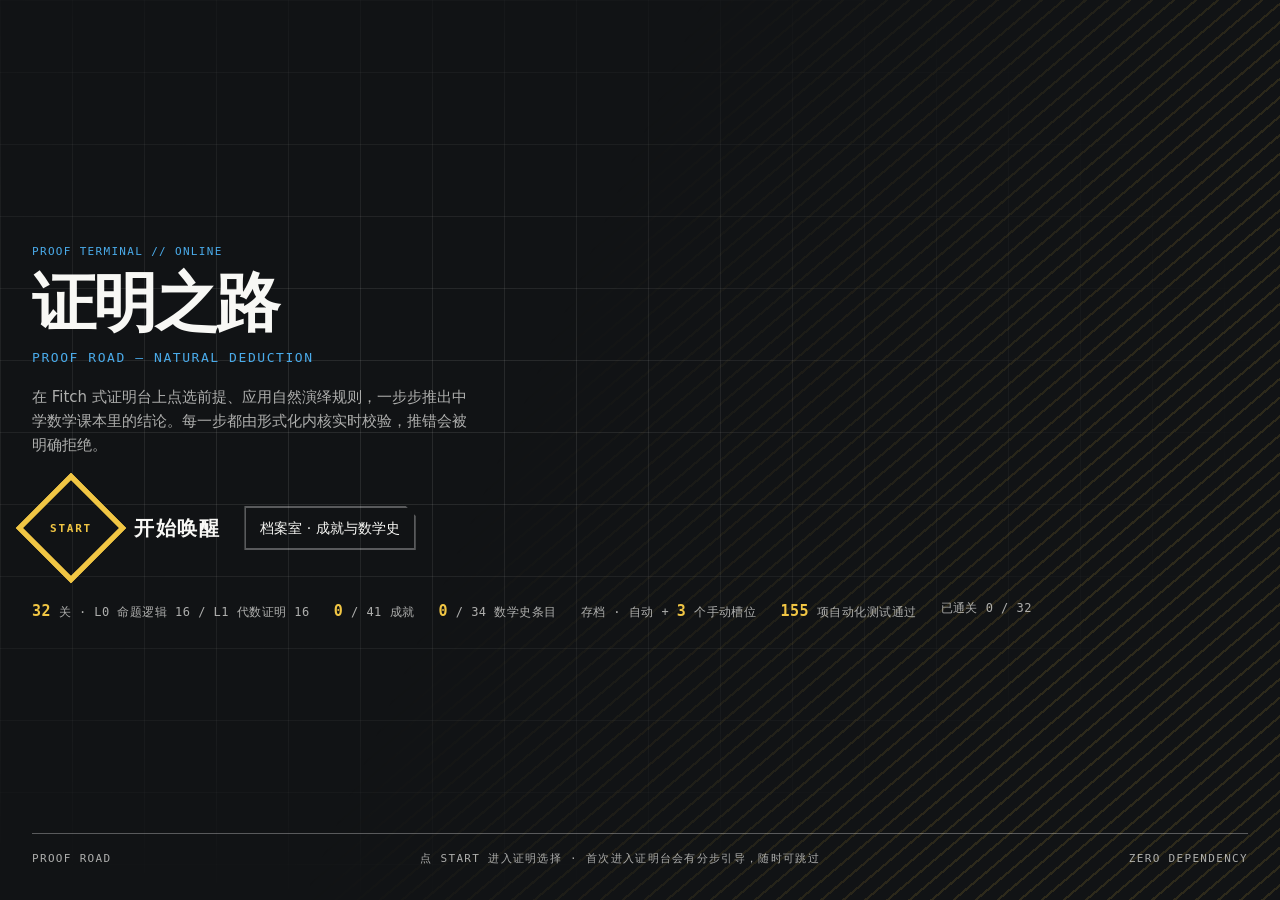
==== commit e6bf8a18: "网页版四屏改版 + Windows 桌面版；新增引导 / 成就 / 数学史 / 存档 - 界面：四屏结构（开始页 / 关卡索引 / 证明台 / 档案室）+ 斜向擦除过渡；   样式改用 ak-ui 设" ====
--- a/proof-road-standalone.html
+++ b/proof-road-standalone.html
@@ -5,154 +5,1212 @@
 <meta name="viewport" content="width=device-width, initial-scale=1">
 <title>证明之路 · 从命题逻辑到代数定理</title>
 <style>
+/* ============================================================================
+   证明之路 · 样式
+   ----------------------------------------------------------------------------
+   设计依据：ak-ui 设计契约（https://github.com/YunYouJun/ak-ui，MIT）。
+   下面的 --ak-* 令牌逐字取自 @yunyoujun/ak-ui@1.1.0 的 tokens.css，
+   未改动语义含义；项目自有组件一律通过这些语义令牌取值。
+   项目另外补了 --ak-font-math（公式字体）与 --pg-* 局部变量。
+   本文件不含任何游戏素材、Logo、立绘、纹理或截图。
+   ============================================================================ */
+
+/* ---------- 1 · 设计令牌 ---------- */
 :root {
-  --bg: #0f1115; --panel: #171a21; --panel2: #1d2129; --line: #2a2f3a;
-  --fg: #e8eaf0; --dim: #98a2b3; --accent: #6ea8fe; --ok: #4ade80; --bad: #f87171; --warn: #fbbf24;
-}
+  /* ak-ui 基础色板 */
+  --ak-color-white: white;
+  --ak-color-black: black;
+  --ak-color-low: #9c9c9c;
+  --ak-color-basic: #d8dd5a;
+  --ak-color-primary: #4aabea;
+  --ak-color-secondary: #cfc2d1;
+  --ak-color-advanced: #f1c644;
+  --ak-color-accent: #f6540e;
+  --ak-color-blue: #2bf;
+  --ak-color-yellow: #ffd802;
+  --ak-color-dark-blue: #0075a8;
+  --ak-color-light-blue: #3ff7ff;
+  --ak-color-gray: #313131;
+  --ak-color-dark: #222;
+
+  /* ak-ui 语义色 */
+  --ak-surface-canvas: #111315;
+  --ak-surface-panel: rgba(253, 253, 251, 0.9);
+  --ak-surface-muted: rgba(235, 236, 235, 0.9);
+  --ak-surface-raised: rgba(66, 66, 66, 0.92);
+  --ak-surface-inverse: #17191b;
+  --ak-text-primary: #f8f8f5;
+  --ak-text-secondary: rgba(248, 248, 245, 0.68);
+  --ak-text-inverse: #1b1d1f;
+  --ak-signal-info: var(--ak-color-primary);
+  --ak-signal-action: var(--ak-color-advanced);
+  --ak-signal-accent: var(--ak-color-accent);
+  --ak-signal-success: #46c47c;
+  --ak-signal-danger: #e33b3b;
+  --ak-signal-disabled: var(--ak-color-low);
+
+  /* ak-ui 字体角色（字形族按本机可用字体替换，比例不变） */
+  --ak-font-sans: "Noto Sans SC", "Microsoft YaHei", "PingFang SC", system-ui, sans-serif;
+  --ak-font-serif: "Noto Serif SC", "Source Han Serif SC", "SimSun", serif;
+  --ak-font-mono: "Consolas", "Cascadia Mono", "SFMono-Regular", monospace;
+  --ak-font-command: var(--ak-font-serif);
+  --ak-type-display-size: clamp(2.25rem, 5vw, 4.5rem);
+  --ak-type-title-size: 3rem;
+  --ak-type-label-size: 0.75rem;
+  --ak-type-data-size: 1rem;
+  --ak-type-tight: -0.04em;
+  --ak-type-wide: 0.12em;
+
+  /* ak-ui 间距与密度 */
+  --ak-space-1: 0.25rem;
+  --ak-space-2: 0.5rem;
+  --ak-space-3: 0.75rem;
+  --ak-space-4: 1rem;
+  --ak-space-5: 1.5rem;
+  --ak-space-6: 2rem;
+  --ak-density-control-height: 2.75rem;
+  --ak-density-panel-padding: var(--ak-space-5);
+
+  /* ak-ui 几何与景深 */
+  --ak-line-hairline: 1px;
+  --ak-line-strong: 4px;
+  --ak-cut-sm: 0.375rem;
+  --ak-cut-md: 0.75rem;
+  --ak-cut-lg: 1.5rem;
+  --ak-radius-subtle: 2px;
+  --ak-shadow-panel: 0 1rem 2rem rgba(0, 0, 0, 0.32);
+
+  /* ak-ui 动效与焦点 */
+  --ak-motion-fast: 120ms;
+  --ak-motion-base: 200ms;
+  --ak-motion-slow: 420ms;
+  --ak-ease-standard: cubic-bezier(0.2, 0, 0, 1);
+  --ak-ease-emphasized: cubic-bezier(0.2, 0.8, 0.2, 1);
+  --ak-focus-color: var(--ak-signal-action);
+  --ak-focus-width: 3px;
+  --ak-focus-offset: 3px;
+
+  /* 项目局部 */
+  --ak-font-math: "Cambria Math", "Latin Modern Math", Georgia, serif;
+  --pg-hair: rgba(248, 248, 245, 0.14);
+  --pg-hair-strong: hsla(0, 0%, 100%, 0.3);   /* 官网实测的强分隔线 */
+  --pg-wipe-in: 320ms;
+  --pg-wipe-out: 300ms;
+}
+
+/* ---------- 2 · 基础 ---------- */
 * { box-sizing: border-box; }
-body { margin: 0; background: var(--bg); color: var(--fg); font: 15px/1.6 "Noto Sans SC", "Microsoft YaHei", system-ui, sans-serif; }
-.topbar { display: flex; justify-content: space-between; align-items: center; padding: 14px 22px; border-bottom: 1px solid var(--line); background: #12151b; position: sticky; top: 0; z-index: 5; }
-.brand { display: flex; gap: 12px; align-items: center; }
-.logo { font-size: 30px; color: var(--accent); }
-h1 { font-size: 19px; margin: 0; }
-.sub { margin: 0; color: var(--dim); font-size: 12.5px; }
-.stats { display: flex; gap: 12px; align-items: center; color: var(--dim); }
-main { display: grid; grid-template-columns: 260px 1fr; gap: 18px; padding: 18px 22px 60px; align-items: start; }
-.sidebar { position: sticky; top: 78px; max-height: calc(100vh - 100px); overflow: auto; }
-.level-list { display: flex; flex-direction: column; gap: 6px; }
-.tier-head { color: var(--dim); font-size: 12px; margin: 10px 0 2px; letter-spacing: .06em; }
-.level-item { display: flex; gap: 8px; align-items: center; padding: 8px 10px; border-radius: 8px; background: var(--panel); border: 1px solid transparent; cursor: pointer; font-size: 13.5px; }
-.level-item:hover { border-color: var(--line); }
-.level-item.active { border-color: var(--accent); background: #1b2233; }
-.level-item .dot { width: 15px; text-align: center; color: var(--dim); }
-.level-item.done .dot { color: var(--ok); }
-.workspace { display: flex; flex-direction: column; gap: 14px; min-width: 0; }
-.level-head { display: flex; align-items: baseline; gap: 12px; }
-.level-head h2 { margin: 0; font-size: 20px; }
-.tier { color: var(--dim); font-size: 12.5px; border: 1px solid var(--line); padding: 1px 8px; border-radius: 999px; }
-.goal-box { background: linear-gradient(180deg,#1b2130,#171a21); border: 1px solid var(--line); border-radius: 10px; padding: 12px 16px; }
-.goal-box .label { color: var(--dim); font-size: 12px; }
-.goal { font-size: 21px; font-family: "Cambria Math", "Latin Modern Math", Georgia, serif; margin-top: 4px; }
-.openvars { color: var(--dim); font-size: 12.5px; margin-top: 4px; }
-.teach { color: #cbd5e1; margin: 0; }
-.premise-note { color: var(--dim); margin: 0; font-size: 13.5px; }
-.panels { display: grid; grid-template-columns: 1.35fr 1fr; gap: 14px; align-items: start; }
-.panel { background: var(--panel); border: 1px solid var(--line); border-radius: 10px; overflow: hidden; }
-.panel-head { display: flex; justify-content: space-between; padding: 9px 13px; border-bottom: 1px solid var(--line); color: var(--dim); font-size: 13px; background: var(--panel2); }
-.panel-foot { display: flex; gap: 8px; padding: 9px 13px; border-top: 1px solid var(--line); }
-.facts { max-height: 380px; overflow: auto; padding: 6px; }
-.fact { display: flex; gap: 9px; align-items: flex-start; padding: 7px 9px; border-radius: 7px; cursor: pointer; border: 1px solid transparent; }
-.fact:hover { background: #1e2430; }
-.fact.sel { background: #1c2740; border-color: var(--accent); }
-.fact.assume { border-left: 3px solid var(--warn); }
-.fact.derived { border-left: 3px solid var(--ok); }
-.fact .fx { font-family: "Cambria Math", Georgia, serif; font-size: 16px; }
-.fact .meta { color: var(--dim); font-size: 11.5px; }
-.fact .id { color: #64748b; font-size: 11.5px; min-width: 34px; }
-.rules { display: flex; flex-wrap: wrap; gap: 7px; padding: 11px; }
-.rule { background: #202634; border: 1px solid var(--line); color: var(--fg); border-radius: 8px; padding: 7px 11px; cursor: pointer; font-size: 13.5px; }
-.rule:hover { border-color: var(--accent); background: #242c3d; }
-.rule.primary { background: #2b3a5c; border-color: #3d5892; }
-.choices { border-top: 1px dashed var(--line); padding: 10px 11px; display: flex; flex-wrap: wrap; gap: 7px; align-items: center; background: #14181f; }
-.choices-head { color: var(--warn); font-size: 13px; width: 100%; margin-bottom: 2px; }
-.proof-area { background: var(--panel); border: 1px solid var(--line); border-radius: 10px; }
-.proof { margin: 0; padding: 10px 14px 14px 34px; display: flex; flex-direction: column; gap: 5px; }
-.proof li { font-size: 14px; }
-.proof .why { color: var(--dim); font-size: 12px; margin-left: 8px; }
-.assume-bar { display: flex; gap: 8px; align-items: center; flex-wrap: wrap; color: var(--dim); }
-.scopes { display: flex; gap: 6px; flex-wrap: wrap; align-items: center; margin-left: 4px; }
-.guide { border: 1px solid #3d5892; background: #151d2e; border-radius: 10px; padding: 10px 12px; margin: 8px 0; text-align: left; }
-.guide-head { font-size: 13.5px; color: #cfe0ff; margin-bottom: 8px; }
-.guide-branch { display: flex; gap: 8px; align-items: center; flex-wrap: wrap; padding: 6px 0; border-top: 1px solid #232c40; font-size: 13px; color: var(--dim); }
-.guide-branch .mark { color: #6f7d99; }
-.guide-branch.done .mark { color: #5fd39a; }
-.guide-branch.done { color: #9fd8bb; }
-.guide-tip { margin-top: 8px; font-size: 12.5px; color: var(--dim); }
-.facts-empty { padding: 14px 12px; border: 1px dashed var(--line); border-radius: 10px; color: var(--dim); font-size: 13px; line-height: 1.6; }
-.scope-chip { border: 1px solid #3d5892; background: #1b2740; color: #cfe0ff; border-radius: 999px; padding: 4px 10px; font-size: 12.5px; }
-.scope-none { color: var(--dim); font-size: 12.5px; }
-.fact.closed { opacity: .45; }
-.fact.depth1 { margin-left: 14px; }
-.fact.depth2 { margin-left: 28px; }
-.fact.depth3 { margin-left: 42px; }
-input { background: #12151b; border: 1px solid var(--line); color: var(--fg); border-radius: 8px; padding: 8px 11px; font-size: 14px; min-width: 260px; }
-button { background: #202634; border: 1px solid var(--line); color: var(--fg); border-radius: 8px; padding: 8px 13px; cursor: pointer; font-size: 13.5px; }
-button:hover { border-color: var(--accent); }
-button.primary { background: #2b3a5c; border-color: #3d5892; }
-button.ghost { background: transparent; color: var(--dim); }
-.status { padding: 11px 14px; border-radius: 9px; border: 1px solid var(--line); background: var(--panel); font-size: 14px; }
-.status.ok { border-color: #2f6b46; background: #14261c; color: #b7f7cf; }
-.status.bad { border-color: #7f2b2b; background: #2a1618; color: #ffc9c9; }
-.status.warn { border-color: #7a5a17; background: #2a2413; color: #ffe6a8; }
-.axioms { background: var(--panel); border: 1px solid var(--line); border-radius: 10px; padding: 10px 14px; }
-.axioms table { width: 100%; border-collapse: collapse; font-size: 13.5px; }
-.axioms td { padding: 4px 6px; border-bottom: 1px solid #232833; vertical-align: top; }
-.axioms td.n { color: var(--accent); width: 52px; }
-.axioms td.f { font-family: "Cambria Math", Georgia, serif; }
-.axioms td.d { color: var(--dim); }
-@media (max-width: 1000px) { main { grid-template-columns: 1fr; } .panels { grid-template-columns: 1fr; } .sidebar { position: static; max-height: none; } }
+html, body { margin: 0; }
+body {
+  background: var(--ak-surface-canvas);
+  color: var(--ak-text-primary);
+  font: 15px/1.6 var(--ak-font-sans);
+  -webkit-font-smoothing: antialiased;
+}
+h1, h2, h3, p { margin: 0; }
+button { font: inherit; color: inherit; }
+:focus-visible { outline: var(--ak-focus-width) solid var(--ak-focus-color); outline-offset: var(--ak-focus-offset); }
+
+.eyebrow {
+  display: block;
+  font-family: var(--ak-font-mono);
+  font-size: 0.6875rem;
+  letter-spacing: var(--ak-type-wide);
+  text-transform: uppercase;
+  color: var(--ak-signal-info);
+}
+
+/* ---------- 3 · 屏幕与入场 ---------- */
+.screen { min-height: 100vh; }
+.screen[hidden] { display: none; }
+.screen.is-active .anim {
+  animation: pg-rise var(--ak-motion-slow) var(--ak-ease-emphasized) backwards;
+  animation-delay: calc(var(--i, 0) * 55ms);
+}
+@keyframes pg-rise {
+  from { opacity: 0; transform: translateY(14px); }
+  to   { opacity: 1; transform: none; }
+}
+
+/* ---------- 4 · 过渡遮罩：斜向擦除 ---------- */
+.wipe {
+  position: fixed; inset: 0; z-index: 300;
+  overflow: hidden; pointer-events: none;
+}
+/* 斜边用 clip-path 做，不用 skewX：skew 的旋转中心在元素中部，
+   会把条形的上半截往右推回画面里（窄屏尤其明显）。clip-path 不移动盒子，
+   所以 -120vw 就一定在画面外，任何视口高度都成立。 */
+.wipe__bar {
+  position: absolute; top: -14%; bottom: -14%; width: 36%;
+  clip-path: polygon(15% 0, 100% 0, 85% 100%, 0 100%);
+  transform: translate3d(-120vw, 0, 0);
+  transition: transform var(--pg-wipe-in) var(--ak-ease-emphasized);
+}
+.wipe__bar:nth-child(1) { left: -10%; background: var(--ak-signal-action); }
+.wipe__bar:nth-child(2) { left: 12%;  background: #2b3036; transition-delay: 35ms; }
+.wipe__bar:nth-child(3) { left: 38%;  background: var(--ak-signal-action); transition-delay: 70ms; }
+.wipe__bar:nth-child(4) { left: 64%;  background: #2b3036; transition-delay: 105ms; }
+/* 待机位用 is-reset 关掉过渡：否则首次布局时 vw 还没定下来，遮罩会当着用户的面划过一屏 */
+.wipe.is-reset .wipe__bar { transition: none; }
+.wipe.is-in .wipe__bar { transform: translate3d(0, 0, 0); }
+.wipe.is-out .wipe__bar {
+  transform: translate3d(120vw, 0, 0);
+  transition-duration: var(--pg-wipe-out);
+  transition-delay: 0ms;
+}
+
+/* ---------- 5 · 顶栏 ---------- */
+.topbar {
+  display: flex; align-items: center; gap: var(--ak-space-5); flex-wrap: wrap;
+  padding: var(--ak-space-4) var(--ak-space-5);
+  background: var(--ak-surface-inverse);
+  border-bottom: var(--ak-line-hairline) solid var(--pg-hair-strong);
+}
+.brand { display: flex; align-items: center; gap: var(--ak-space-3); }
+.brand-mark {
+  display: grid; place-items: center; width: 44px; height: 44px;
+  background: var(--ak-signal-action); color: var(--ak-text-inverse);
+  font: 900 26px/1 var(--ak-font-serif);
+  clip-path: polygon(0 0, 100% 0, 100% 72%, 72% 100%, 0 100%);
+}
+.brand-name { display: block; font-family: var(--ak-font-command); font-size: 1.125rem; font-weight: 900; letter-spacing: var(--ak-type-tight); }
+.brand-en { display: block; font-family: var(--ak-font-mono); font-size: 0.5625rem; letter-spacing: var(--ak-type-wide); text-transform: uppercase; color: var(--ak-text-secondary); }
+
+.nav { display: flex; gap: var(--ak-space-5); }
+.nav-item {
+  display: flex; flex-direction: column; gap: 2px; padding: var(--ak-space-2) 0;
+  background: none; border: 0; border-bottom: 2px solid transparent; cursor: pointer;
+  color: var(--ak-text-secondary); font-size: 0.9375rem; text-align: left;
+}
+.nav-item span { font-family: var(--ak-font-mono); font-size: 0.5625rem; letter-spacing: var(--ak-type-wide); text-transform: uppercase; color: var(--ak-text-secondary); }
+.nav-item:hover { color: #fff; }
+.nav-item.is-current { color: var(--ak-signal-info); border-bottom-color: var(--ak-signal-info); }
+.nav-item.is-current span { color: var(--ak-text-secondary); }
+
+.topbar-right { display: flex; align-items: center; gap: var(--ak-space-4); margin-left: auto; }
+.counter { display: flex; align-items: baseline; gap: 4px; }
+.counter__value { font-family: var(--ak-font-mono); font-size: 1.5rem; font-weight: 700; color: var(--ak-signal-action); }
+.counter__den { font-family: var(--ak-font-mono); font-size: 0.875rem; color: var(--ak-text-secondary); }
+.counter__lbl { font-size: 0.6875rem; color: var(--ak-text-secondary); }
+
+/* ---------- 6 · 按钮 ---------- */
+.btn {
+  position: relative; display: inline-grid; place-items: center;
+  min-height: var(--ak-density-control-height); padding: 0 var(--ak-space-4);
+  background: var(--ak-surface-raised); color: var(--ak-text-primary);
+  background-image: linear-gradient(165deg, rgba(255, 255, 255, 0.07), transparent 60%);
+  border: 0; cursor: pointer;
+  font-size: 0.875rem;
+  clip-path: polygon(0 0, calc(100% - 10px) 0, 100% 10px, 100% 100%, 0 100%);
+  transition: filter var(--ak-motion-base) var(--ak-ease-standard), transform var(--ak-motion-fast) var(--ak-ease-standard);
+}
+.btn::before { content: ""; position: absolute; inset: 4px; border: var(--ak-line-hairline) solid rgba(255, 255, 255, 0.16); pointer-events: none; }
+.btn:hover { filter: brightness(1.14); transform: translateY(-2px); }
+.btn:active { filter: brightness(0.95); transform: translateY(1px); }
+.btn--outline { background: transparent; background-image: none; box-shadow: inset 0 0 0 2px var(--pg-hair-strong); }
+.btn--outline::before { display: none; }
+.btn--advanced { background: var(--ak-signal-action); background-image: none; color: var(--ak-text-inverse); font-weight: 700; }
+.btn--advanced::before { border-color: rgba(0, 0, 0, 0.22); }
+.btn--block { width: 100%; }
+.btn[disabled] { color: var(--ak-signal-disabled); cursor: not-allowed; }
+
+.tag {
+  display: inline-grid; place-items: center; padding: 3px 9px;
+  font-family: var(--ak-font-mono); font-size: 0.625rem; font-weight: 700;
+  letter-spacing: 0.14em; text-transform: uppercase;
+  border: var(--ak-line-hairline) solid currentColor; color: var(--ak-text-secondary);
+}
+.tag--action { background: var(--ak-signal-action); border-color: transparent; color: var(--ak-text-inverse); }
+.tag--done { background: var(--ak-signal-success); border-color: transparent; color: var(--ak-text-inverse); }
+
+/* ---------- 6.5 · 透明立方体图标 ----------
+   六边形换成可以看穿的立方体：6 个面都只有 1px 描边 + 一点同色玻璃填充，
+   鼠标滑过时绕 Y 轴正好转一圈（动画结束回到起始角度，因为 338° ≡ -22°）。 */
+.cube { position: relative; perspective: 260px; }
+.cube__box {
+  position: absolute; inset: 0;
+  transform-style: preserve-3d;
+  transform: rotateX(-22deg) rotateY(-22deg);
+}
+.cube:hover .cube__box,
+.ach:hover .cube__box,
+.toast:hover .cube__box {
+  animation: pg-cube-spin 720ms var(--ak-ease-emphasized) 1;
+}
+@keyframes pg-cube-spin {
+  from { transform: rotateX(-22deg) rotateY(-22deg); }
+  to   { transform: rotateX(-22deg) rotateY(338deg); }
+}
+.cube__f {
+  position: absolute; inset: 0;
+  border: var(--ak-line-hairline) solid var(--cube-edge, var(--ak-signal-info));
+  background: color-mix(in srgb, var(--cube-edge, var(--ak-signal-info)) 13%, transparent);
+}
+.cube__f--f { transform: translateZ(calc(var(--cube-size) / 2)); }
+.cube__f--b { transform: rotateY(180deg) translateZ(calc(var(--cube-size) / 2)); }
+.cube__f--r { transform: rotateY(90deg) translateZ(calc(var(--cube-size) / 2)); }
+.cube__f--l { transform: rotateY(-90deg) translateZ(calc(var(--cube-size) / 2)); }
+.cube__f--t { transform: rotateX(90deg) translateZ(calc(var(--cube-size) / 2)); }
+.cube__f--d { transform: rotateX(-90deg) translateZ(calc(var(--cube-size) / 2)); }
+.cube__g { position: relative; z-index: 2; color: var(--cube-edge, var(--ak-signal-info)); }
+
+/* ---------- 7 · 表单 ---------- */
+.field { display: grid; gap: 6px; }
+.field__label {
+  font-family: var(--ak-font-mono); font-size: 0.6875rem; font-weight: 700;
+  letter-spacing: 0.08em; text-transform: uppercase; color: var(--ak-text-secondary);
+}
+.input {
+  width: 100%; min-height: var(--ak-density-control-height); padding: 0 12px;
+  background: var(--ak-surface-panel); color: var(--ak-text-inverse);
+  border: var(--ak-line-hairline) solid rgba(0, 0, 0, 0.25); border-left: var(--ak-line-strong) solid var(--ak-signal-info);
+  border-radius: 0; font: 0.9375rem var(--ak-font-sans); outline: none;
+}
+.input::placeholder { color: rgba(27, 29, 31, 0.5); }
+.input:focus-visible { border-color: var(--ak-signal-info); box-shadow: 0 0 0 3px color-mix(in srgb, var(--ak-signal-info) 25%, transparent); }
+
+/* ---------- 8 · 开始页 ---------- */
+.screen--start {
+  position: relative; display: grid; grid-template-rows: 1fr auto;
+  min-height: 100vh; padding: var(--ak-space-6); overflow: hidden;
+}
+.start-bg { position: absolute; inset: 0; pointer-events: none; }
+.start-bg::before {
+  content: ""; position: absolute; inset: 0;
+  background-image:
+    linear-gradient(var(--pg-hair) 1px, transparent 1px),
+    linear-gradient(90deg, var(--pg-hair) 1px, transparent 1px);
+  background-size: 72px 72px;
+  -webkit-mask-image: radial-gradient(ellipse at 30% 45%, #000 12%, transparent 72%);
+  mask-image: radial-gradient(ellipse at 30% 45%, #000 12%, transparent 72%);
+  opacity: 0.7;
+}
+.start-bg::after {
+  content: ""; position: absolute; inset: 0;
+  background: repeating-linear-gradient(-45deg, rgba(241, 198, 68, 0.13) 0 2px, transparent 2px 13px);
+  -webkit-mask-image: linear-gradient(105deg, transparent 42%, #000 78%);
+  mask-image: linear-gradient(105deg, transparent 42%, #000 78%);
+  transform: skewX(-10deg) scale(1.2);
+}
+.start-main {
+  position: relative; z-index: 1;
+  display: flex; flex-direction: column; justify-content: center; gap: var(--ak-space-6);
+  max-width: 1560px; width: 100%; margin: 0 auto; padding: var(--ak-space-6) 0;
+}
+.start-title {
+  margin: var(--ak-space-3) 0 0;
+  font-family: var(--ak-font-command); font-weight: 900;
+  font-size: var(--ak-type-display-size); line-height: 1;
+  letter-spacing: var(--ak-type-tight);
+}
+.start-en {
+  margin-top: var(--ak-space-3);
+  font-family: var(--ak-font-mono); font-size: 0.8125rem;
+  letter-spacing: var(--ak-type-wide); text-transform: uppercase; color: var(--ak-signal-info);
+}
+.start-desc { margin-top: var(--ak-space-4); max-width: 46ch; color: var(--ak-text-secondary); }
+
+.start-cta { display: flex; align-items: center; gap: var(--ak-space-5); }
+.btn-start {
+  position: relative; width: 78px; height: 78px; padding: 0;
+  background: none; border: 0; cursor: pointer;
+  transform: rotate(-45deg);
+}
+.btn-start__face { position: absolute; inset: 0; border: 5px solid var(--ak-signal-action); transition: background var(--ak-motion-base) var(--ak-ease-standard); }
+.btn-start__ring { position: absolute; inset: 0; border: 5px solid var(--ak-signal-action); animation: pg-pulse 1.8s var(--ak-ease-standard) infinite; }
+.btn-start__label {
+  position: absolute; inset: 0; display: grid; place-items: center;
+  transform: rotate(45deg); color: var(--ak-signal-action);
+  font: 700 0.6875rem/1 var(--ak-font-mono); letter-spacing: 0.16em;
+}
+.btn-start:hover .btn-start__face { background: var(--ak-signal-action); }
+.btn-start:hover .btn-start__label { color: var(--ak-text-inverse); }
+@keyframes pg-pulse {
+  from { transform: scale(1); opacity: 0.85; }
+  to   { transform: scale(1.75); opacity: 0; }
+}
+.start-hint { font-family: var(--ak-font-command); font-size: 1.25rem; font-weight: 900; letter-spacing: 0.08em; }
+
+.start-meta { display: flex; flex-wrap: wrap; gap: var(--ak-space-5); }
+.start-meta span { font-family: var(--ak-font-mono); font-size: 0.75rem; letter-spacing: 0.04em; color: var(--ak-text-secondary); }
+.start-meta b { color: var(--ak-signal-action); font-size: 0.9375rem; }
+.start-foot {
+  position: relative; z-index: 1;
+  display: flex; justify-content: space-between; gap: var(--ak-space-4); flex-wrap: wrap;
+  max-width: 1560px; width: 100%; margin: 0 auto;
+  padding-top: var(--ak-space-4); border-top: var(--ak-line-hairline) solid var(--pg-hair-strong);
+  font-family: var(--ak-font-mono); font-size: 0.6875rem;
+  letter-spacing: var(--ak-type-wide); text-transform: uppercase; color: var(--ak-text-secondary);
+}
+
+/* ---------- 9 · 外壳 ---------- */
+.shell {
+  display: grid; grid-template-columns: 264px minmax(0, 1fr); gap: var(--ak-space-5);
+  max-width: 1560px; margin: 0 auto; padding: var(--ak-space-5); align-items: start;
+}
+.shell--select { grid-template-columns: minmax(0, 1fr) 340px; }
+.stack { display: flex; flex-direction: column; gap: var(--ak-space-4); min-width: 0; }
+
+.sec-head { display: flex; align-items: flex-end; gap: var(--ak-space-3); flex-wrap: wrap;
+  border-left: var(--ak-line-strong) solid var(--ak-signal-info); padding-left: var(--ak-space-3); }
+.sec-head h2 { font-family: var(--ak-font-command); font-size: 1.75rem; font-weight: 900; letter-spacing: var(--ak-type-tight); }
+.sec-head h3 { font-family: var(--ak-font-command); font-size: 1rem; font-weight: 900; }
+.sec-head--sm { border-left-width: var(--ak-line-strong); }
+
+/* ---------- 10 · 关卡选择 ---------- */
+.tier-tabs { display: flex; gap: var(--ak-space-2); flex-wrap: wrap; border-bottom: var(--ak-line-hairline) solid var(--pg-hair-strong); }
+.tier-tab {
+  display: grid; gap: 2px; padding: var(--ak-space-3) var(--ak-space-4);
+  background: none; border: 0; border-bottom: 3px solid transparent; cursor: pointer; text-align: left;
+  color: var(--ak-text-secondary);
+}
+.tier-tab__cn { font-size: 0.9375rem; }
+.tier-tab__en { font-family: var(--ak-font-mono); font-size: 0.5625rem; letter-spacing: var(--ak-type-wide); text-transform: uppercase; }
+.tier-tab:hover { color: #fff; }
+.tier-tab.is-on { border-bottom-color: var(--ak-signal-info); }
+.tier-tab.is-on .tier-tab__cn { color: #fff; }
+.tier-tab.is-on .tier-tab__en { color: var(--ak-signal-info); }
+
+.op-grid { display: grid; grid-template-columns: repeat(auto-fill, minmax(196px, 1fr)); gap: var(--ak-space-3); }
+.screen--select.is-active .op {
+  animation: pg-card var(--ak-motion-slow) var(--ak-ease-emphasized) backwards;
+  animation-delay: calc(var(--i, 0) * 26ms);
+}
+@keyframes pg-card {
+  from { opacity: 0; transform: translateY(18px) scale(0.98); }
+  to   { opacity: 1; transform: none; }
+}
+.op {
+  position: relative; display: grid; align-content: end; gap: 6px; overflow: hidden;
+  min-height: 150px; padding: var(--ak-space-4); text-align: left; cursor: pointer; border: 0;
+  background: var(--ak-surface-raised);
+  background-image: linear-gradient(165deg, rgba(255, 255, 255, 0.07), transparent 60%);
+  color: var(--ak-text-primary);
+  transition: filter var(--ak-motion-base) var(--ak-ease-standard), transform var(--ak-motion-base) var(--ak-ease-emphasized);
+}
+.op::before { content: ""; position: absolute; inset: 6px; border: var(--ak-line-hairline) solid rgba(255, 255, 255, 0.18); pointer-events: none; }
+.op::after { content: ""; position: absolute; left: 0; right: 0; bottom: 0; height: 5px; background: var(--op-signal, var(--ak-signal-info)); }
+.op:hover { filter: brightness(1.1); transform: translateY(-4px); }
+.op__state { position: absolute; z-index: 2; top: 12px; right: 14px;
+  font-family: var(--ak-font-mono); font-size: 0.625rem; font-weight: 700; letter-spacing: 0.12em; color: var(--ak-text-secondary); }
+.op__no { position: relative; font-family: var(--ak-font-serif); font-size: 2.75rem; font-weight: 900; line-height: 1; letter-spacing: var(--ak-type-tight); }
+.op__name { position: relative; font-size: 0.875rem; line-height: 1.4; color: var(--ak-text-secondary); overflow-wrap: anywhere; }
+.op__code { position: relative; font-family: var(--ak-font-mono); font-size: 0.6875rem; letter-spacing: 0.06em; color: var(--ak-text-secondary); }
+.op--done { --op-signal: var(--ak-signal-success); }
+.op--done .op__state { color: var(--ak-signal-success); }
+.op--now { --op-signal: var(--ak-signal-action); background: var(--ak-surface-panel); background-image: none; color: var(--ak-text-inverse); }
+.op--now .op__name, .op--now .op__code { color: rgba(27, 29, 31, 0.62); }
+.op--now .op__state { color: var(--ak-signal-accent); }
+.op--now::before { border-color: rgba(0, 0, 0, 0.22); }
+.op--sel { outline: 3px solid var(--ak-signal-info); outline-offset: 2px; }
+
+.detail {
+  position: sticky; top: var(--ak-space-5);
+  display: flex; flex-direction: column; gap: var(--ak-space-4);
+  padding: var(--ak-space-5);
+  background: var(--ak-surface-panel); color: var(--ak-text-inverse);
+  box-shadow: var(--ak-shadow-panel);
+}
+.detail__eyebrow { font-family: var(--ak-font-mono); font-size: 0.6875rem; letter-spacing: var(--ak-type-wide); text-transform: uppercase; color: rgba(27, 29, 31, 0.5); }
+.detail__code { align-self: flex-start; padding: 3px 8px; background: var(--ak-signal-action);
+  font-family: var(--ak-font-mono); font-size: 0.8125rem; font-weight: 700; letter-spacing: 0.08em; }
+.detail__title { font-family: var(--ak-font-command); font-size: 1.75rem; font-weight: 900; letter-spacing: var(--ak-type-tight); line-height: 1.2; }
+.detail__goal { padding: var(--ak-space-3) var(--ak-space-4); background: var(--ak-surface-inverse); color: var(--ak-text-primary); }
+.detail__goal .lbl { display: block; font-family: var(--ak-font-mono); font-size: 0.625rem; letter-spacing: var(--ak-type-wide); text-transform: uppercase; color: var(--ak-text-secondary); }
+.detail__goal .fx { display: block; margin-top: 6px; font: 400 1.75rem/1.2 var(--ak-font-math); }
+.detail__rows { display: flex; flex-direction: column; }
+.detail__rows > div { display: grid; grid-template-columns: 84px minmax(0, 1fr); gap: var(--ak-space-4);
+  padding: var(--ak-space-3) 0; border-top: var(--ak-line-hairline) solid rgba(0, 0, 0, 0.16); }
+.detail__rows dt { font-family: var(--ak-font-mono); font-size: 0.6875rem; line-height: 1.7; color: rgba(27, 29, 31, 0.55); }
+.detail__rows dd { margin: 0; font-size: 0.875rem; line-height: 1.7; overflow-wrap: anywhere; }
+.detail__note { font-size: 0.75rem; line-height: 1.6; color: rgba(27, 29, 31, 0.6); }
+
+/* ---------- 11 · 证明台 ---------- */
+.rail { position: sticky; top: var(--ak-space-5); display: flex; flex-direction: column; gap: var(--ak-space-3); }
+.level-list { display: flex; flex-direction: column; max-height: calc(100vh - 220px); overflow: auto; }
+.lx-tier {
+  padding: var(--ak-space-3) var(--ak-space-3) var(--ak-space-1);
+  font-family: var(--ak-font-mono); font-size: 0.6875rem; letter-spacing: var(--ak-type-wide);
+  text-transform: uppercase; color: var(--ak-signal-action);
+}
+.lx {
+  display: grid; grid-template-columns: 32px minmax(0, 1fr) auto; gap: var(--ak-space-3); align-items: center;
+  width: 100%; min-height: var(--ak-density-control-height); padding: var(--ak-space-2) var(--ak-space-3);
+  background: none; border: 0; border-left: var(--ak-line-strong) solid transparent;
+  text-align: left; cursor: pointer; color: var(--ak-text-secondary); font-size: 0.875rem;
+  transition: background var(--ak-motion-fast) var(--ak-ease-standard);
+}
+.lx:hover { background: rgba(255, 255, 255, 0.06); color: #fff; }
+.lx__no { font-family: var(--ak-font-mono); font-size: 0.75rem; color: var(--ak-text-secondary); }
+.lx__name { overflow-wrap: anywhere; }
+.lx__st { font-family: var(--ak-font-mono); font-size: 0.625rem; letter-spacing: 0.1em; }
+.lx--done .lx__st { color: var(--ak-signal-success); }
+.lx--now { background: rgba(74, 171, 234, 0.16); border-left-color: var(--ak-signal-info); color: #fff; }
+.lx--now .lx__no, .lx--now .lx__st { color: var(--ak-signal-info); }
+
+.level-head { display: flex; align-items: flex-end; gap: var(--ak-space-3); flex-wrap: wrap; }
+.level-code { padding: 4px 9px; background: var(--ak-signal-action); color: var(--ak-text-inverse);
+  font-family: var(--ak-font-mono); font-size: 0.8125rem; font-weight: 700; letter-spacing: 0.08em; }
+.level-title { font-family: var(--ak-font-command); font-size: var(--ak-type-title-size); font-weight: 900;
+  letter-spacing: var(--ak-type-tight); line-height: 1.1; }
+.level-sub { font-family: var(--ak-font-mono); font-size: 0.6875rem; letter-spacing: var(--ak-type-wide);
+  text-transform: uppercase; color: var(--ak-text-secondary); }
+
+.goal {
+  position: relative; display: flex; align-items: center; gap: var(--ak-space-5); flex-wrap: wrap;
+  padding: var(--ak-space-5) var(--ak-space-6);
+  background: var(--ak-surface-panel); color: var(--ak-text-inverse);
+  box-shadow: var(--ak-shadow-panel);
+}
+.goal::before {
+  content: ""; position: absolute; top: 0; right: 0; width: 96px; height: 26px; pointer-events: none;
+  background: repeating-linear-gradient(-45deg, var(--ak-signal-accent) 0 2px, transparent 2px 7px);
+  clip-path: polygon(0 0, 100% 0, 100% 100%, 22% 100%);
+}
+.goal-lbl { display: block; font-family: var(--ak-font-mono); font-size: 0.6875rem; letter-spacing: var(--ak-type-wide);
+  text-transform: uppercase; color: rgba(27, 29, 31, 0.55); }
+.goal-fx { display: block; margin-top: var(--ak-space-2); font: 400 3rem/1.15 var(--ak-font-math); overflow-wrap: anywhere; }
+.goal-open { display: block; margin-top: 6px; font-size: 0.75rem; color: rgba(27, 29, 31, 0.58); }
+.goal-r { margin-left: auto; display: flex; flex-direction: column; align-items: flex-end; gap: var(--ak-space-2); }
+
+.teach { max-width: 74ch; color: var(--ak-text-primary); }
+.premise { font-family: var(--ak-font-mono); font-size: 0.8125rem; letter-spacing: 0.02em; color: var(--ak-text-secondary); }
+
+.panel { position: relative; background: var(--ak-surface-raised);
+  background-image: linear-gradient(165deg, rgba(255, 255, 255, 0.07), transparent 60%);
+  box-shadow: var(--ak-shadow-panel); }
+.panel::before { content: ""; position: absolute; inset: 6px; border: var(--ak-line-hairline) solid rgba(255, 255, 255, 0.16); pointer-events: none; }
+.panel--done { background-image: linear-gradient(165deg, rgba(70, 196, 124, 0.22), transparent 62%); }
+.panel--done::before { border-color: rgba(70, 196, 124, 0.4); }
+.signal-top { height: var(--ak-line-strong); background: var(--ak-signal-info); }
+.panel-head { position: relative; display: flex; align-items: baseline; gap: var(--ak-space-3); flex-wrap: wrap;
+  padding: var(--ak-space-4) var(--ak-space-5) var(--ak-space-3); border-bottom: var(--ak-line-hairline) solid var(--pg-hair-strong); }
+.panel-head h3 { font-family: var(--ak-font-command); font-size: 1.125rem; font-weight: 900; letter-spacing: var(--ak-type-tight); }
+.panel-right { margin-left: auto; font-family: var(--ak-font-mono); font-size: 0.6875rem; letter-spacing: 0.04em; color: var(--ak-text-secondary); }
+.panel-foot { position: relative; display: flex; gap: var(--ak-space-2); flex-wrap: wrap;
+  padding: var(--ak-space-3) var(--ak-space-5) var(--ak-space-4); border-top: var(--ak-line-hairline) solid var(--pg-hair); }
+
+/* 事实 */
+.facts { position: relative; display: flex; flex-direction: column; }
+.facts-empty { padding: var(--ak-space-5); font-size: 0.875rem; line-height: 1.7; color: var(--ak-text-secondary); }
+.fact {
+  position: relative; display: grid; grid-template-columns: 56px minmax(0, 1fr); gap: var(--ak-space-3);
+  width: 100%; padding: var(--ak-space-3) var(--ak-space-5); text-align: left; cursor: pointer;
+  background: none; border: 0; border-left: var(--ak-line-strong) solid transparent;
+  color: var(--ak-text-primary); transition: background var(--ak-motion-fast) var(--ak-ease-standard);
+}
+.fact + .fact { border-top: var(--ak-line-hairline) solid var(--pg-hair); }
+.fact:hover { background: rgba(255, 255, 255, 0.06); }
+.fact__id { font-family: var(--ak-font-mono); font-size: 0.8125rem; line-height: 1.8; color: var(--ak-text-secondary); }
+.fact__fx { display: block; font: 400 1.25rem/1.4 var(--ak-font-math); overflow-wrap: anywhere; }
+.fact__meta { display: block; margin-top: 2px; font-size: 0.75rem; color: var(--ak-text-secondary); }
+.fact--assume { border-left-color: var(--ak-signal-action); background: rgba(241, 198, 68, 0.07); }
+.fact--assume .fact__id { color: var(--ak-signal-action); }
+.fact--derived { border-left-color: var(--ak-signal-info); }
+.fact--derived .fact__id { color: var(--ak-signal-info); }
+.fact--closed { opacity: 0.5; }
+.fact[aria-pressed="true"] { background: rgba(74, 171, 234, 0.18); box-shadow: inset 0 0 0 1px rgba(74, 171, 234, 0.7); }
+.fact[aria-pressed="true"] .fact__id { color: #fff; }
+.fact--d1 { margin-left: 20px; }
+.fact--d2 { margin-left: 40px; }
+.fact--d3 { margin-left: 60px; }
+
+/* 规则 */
+.rules { position: relative; display: grid; grid-template-columns: repeat(auto-fill, minmax(176px, 1fr));
+  gap: var(--ak-space-3); padding: var(--ak-space-4) var(--ak-space-5); }
+.rule {
+  position: relative; display: grid; align-content: end; gap: 4px; overflow: hidden;
+  min-height: 88px; padding: var(--ak-space-4);
+  background: var(--ak-surface-raised);
+  background-image: linear-gradient(165deg, rgba(255, 255, 255, 0.07), transparent 60%);
+  color: var(--ak-text-primary); border: 0; cursor: pointer; text-align: left;
+  transition: filter var(--ak-motion-base) var(--ak-ease-standard), transform var(--ak-motion-base) var(--ak-ease-emphasized);
+}
+.rule::before { content: ""; position: absolute; inset: 5px; border: var(--ak-line-hairline) solid rgba(255, 255, 255, 0.18); pointer-events: none; }
+.rule::after { content: ""; position: absolute; left: 0; right: 0; bottom: 0; height: 5px;
+  background: var(--ak-signal-info); transform: scaleX(0); transform-origin: left; transition: transform 150ms ease; }
+.rule:hover { filter: brightness(1.1); transform: translateY(-3px); }
+.rule:active { filter: brightness(0.95); transform: translateY(1px); }
+.rule.is-primary::after { transform: scaleX(1); }
+.rule__nm { position: relative; font-family: var(--ak-font-command); font-size: 1.0625rem; font-weight: 900; letter-spacing: var(--ak-type-tight); line-height: 1.2; }
+.rule__en { position: relative; font-family: var(--ak-font-mono); font-size: 0.625rem; letter-spacing: var(--ak-type-wide);
+  text-transform: uppercase; color: rgba(248, 248, 245, 0.6); }
+
+/* 候选 / 引导 */
+.choices { position: relative; display: flex; flex-wrap: wrap; gap: var(--ak-space-2); align-items: center;
+  padding: var(--ak-space-4) var(--ak-space-5); border-top: var(--ak-line-hairline) solid var(--pg-hair-strong);
+  background: rgba(0, 0, 0, 0.22); }
+.choices__head { width: 100%; margin-bottom: 4px; font-size: 0.8125rem; color: var(--ak-signal-action); }
+.guide { width: 100%; padding: var(--ak-space-4); background: rgba(241, 198, 68, 0.08);
+  border-left: var(--ak-line-strong) solid var(--ak-signal-action); }
+.guide__head { margin-bottom: var(--ak-space-3); font-family: var(--ak-font-command); font-size: 1rem; font-weight: 900; }
+.guide__tip { margin-top: var(--ak-space-3); font-size: 0.75rem; color: var(--ak-text-secondary); }
+.branch { display: flex; align-items: center; gap: var(--ak-space-3); flex-wrap: wrap;
+  padding: var(--ak-space-2) 0; border-top: var(--ak-line-hairline) solid var(--pg-hair); font-size: 0.875rem; color: var(--ak-text-secondary); }
+.branch:first-of-type { border-top: 0; }
+.branch__mark { display: grid; place-items: center; width: 24px; height: 24px; flex: 0 0 auto;
+  --cube-size: 24px; --cube-edge: var(--ak-text-secondary);
+  font: 700 12px/1 var(--ak-font-mono); }
+.branch--done .branch__mark { --cube-edge: var(--ak-signal-success); }
+.branch--done { color: var(--ak-signal-success); }
+
+/* 证明记录 */
+.proof { position: relative; display: flex; flex-direction: column; margin: 0; padding: 0; list-style: none; counter-reset: step; }
+.proof li { display: grid; grid-template-columns: 64px minmax(0, 1fr); gap: var(--ak-space-3); align-items: baseline;
+  padding: var(--ak-space-3) var(--ak-space-5); border-left: var(--ak-line-strong) solid transparent;
+  border-top: var(--ak-line-hairline) solid var(--pg-hair); }
+.proof li:first-child { border-top: 0; }
+.proof:empty::after {
+  content: "还没有步骤。选好前提后点规则即可推进一步。";
+  display: block; padding: var(--ak-space-5);
+  color: var(--ak-text-secondary); font-size: 0.875rem;
+}
+.proof li::before { counter-increment: step; content: counter(step, decimal-leading-zero);
+  font-family: var(--ak-font-mono); font-size: 0.8125rem; line-height: 1.8; color: var(--ak-text-secondary); }
+.proof__fx { font: 400 1.25rem/1.4 var(--ak-font-math); overflow-wrap: anywhere; }
+.proof__why { display: block; font-family: var(--ak-font-mono); font-size: 0.6875rem; line-height: 1.7; color: var(--ak-text-secondary); }
+.proof li.is-assume { border-left-color: var(--ak-signal-action); background: rgba(241, 198, 68, 0.07); }
+.proof li.is-assume .proof__why { color: var(--ak-signal-action); }
+.proof li.is-derived { border-left-color: var(--ak-signal-info); }
+.proof li.is-closed { opacity: 0.45; }
+.proof li.is-closed .proof__fx { text-decoration: line-through; text-decoration-color: rgba(248, 248, 245, 0.35); }
+.proof li.d1 { padding-left: calc(var(--ak-space-5) + 26px); }
+.proof li.d2 { padding-left: calc(var(--ak-space-5) + 52px); }
+.proof li.d3 { padding-left: calc(var(--ak-space-5) + 78px); }
+
+/* 子证明条 */
+.assume-bar { display: flex; align-items: flex-end; gap: var(--ak-space-3); flex-wrap: wrap; }
+.assume-field { flex: 1 1 320px; max-width: 460px; padding: var(--ak-space-3) var(--ak-space-4);
+  background: var(--ak-surface-panel); box-shadow: var(--ak-shadow-panel); }
+/* 纸面上的标签要用深色，否则浅色字在浅底上读不出来 */
+.assume-field .field__label { color: rgba(27, 29, 31, 0.62); }
+.scopes { display: flex; align-items: center; gap: var(--ak-space-3); flex-wrap: wrap; }
+.scope-chip { display: flex; align-items: center; gap: var(--ak-space-2);
+  font-family: var(--ak-font-mono); font-size: 0.8125rem; color: var(--ak-text-primary); }
+.scope-hex { display: grid; place-items: center; width: 28px; height: 28px; flex: 0 0 auto;
+  --cube-size: 28px; --cube-edge: var(--ak-signal-action);
+  font: 700 12px/1 var(--ak-font-mono); }
+.scope-none { font-size: 0.8125rem; color: var(--ak-text-secondary); }
+.assume-bar .btn--advanced { margin-left: auto; }
+
+/* 状态 */
+.notice { display: flex; gap: var(--ak-space-4); padding: var(--ak-space-4) var(--ak-space-5);
+  border-left: var(--ak-line-strong) solid var(--ak-signal-info); background: rgba(74, 171, 234, 0.1); }
+.notice__code { flex: 0 0 auto; font-family: var(--ak-font-mono); font-size: 0.625rem; font-weight: 700;
+  letter-spacing: var(--ak-type-wide); text-transform: uppercase; color: var(--ak-signal-info); }
+.notice__message { font-size: 0.9375rem; line-height: 1.6; }
+.notice--ok { border-left-color: var(--ak-signal-success); background: rgba(70, 196, 124, 0.1); }
+.notice--ok .notice__code { color: var(--ak-signal-success); }
+.notice--warn { border-left-color: var(--ak-signal-action); background: rgba(241, 198, 68, 0.1); }
+.notice--warn .notice__code { color: var(--ak-signal-action); }
+.notice--bad { border-left-color: var(--ak-signal-danger); background: rgba(227, 59, 59, 0.12); }
+.notice--bad .notice__code { color: var(--ak-signal-danger); }
+
+/* 通关面板 */
+.done-body { position: relative; display: flex; align-items: center; gap: var(--ak-space-5); flex-wrap: wrap; padding: var(--ak-space-5); }
+.done-mark { display: grid; place-items: center; width: 52px; height: 52px; flex: 0 0 auto;
+  --cube-size: 52px; --cube-edge: var(--ak-signal-success);
+  font: 700 22px/1 var(--ak-font-mono); }
+.done-title { font-family: var(--ak-font-command); font-size: 1.5rem; font-weight: 900; letter-spacing: var(--ak-type-tight); }
+.done-msg { margin-top: 4px; font-family: var(--ak-font-mono); font-size: 0.8125rem; color: var(--ak-text-secondary); }
+.done-actions { margin-left: auto; display: flex; gap: var(--ak-space-3); flex-wrap: wrap; }
+
+/* 公理表 */
+.axioms-toggle { display: flex; }
+.axioms { background: var(--ak-surface-raised); padding: var(--ak-space-4) var(--ak-space-5); }
+.axioms table { width: 100%; border-collapse: collapse; font-size: 0.8125rem; }
+.axioms td { padding: 6px; border-bottom: var(--ak-line-hairline) solid var(--pg-hair); vertical-align: top; }
+.axioms td.n { width: 60px; font-family: var(--ak-font-mono); color: var(--ak-signal-action); }
+.axioms td.f { font-family: var(--ak-font-math); font-size: 1rem; }
+.axioms td.d { color: var(--ak-text-secondary); }
+
+/* ============================================================================
+   12 · 新手引导（教练浮标）
+   ----------------------------------------------------------------------------
+   遮罩不拦截点击：.coach 整体 pointer-events:none，只有卡片本身可点。
+   聚光靠给目标元素加一圈 9999px 的外阴影实现——目标被抬到遮罩之上，
+   周围全被压暗，于是不需要额外的“挖洞”图层。
+   ============================================================================ */
+.coach { position: fixed; inset: 0; z-index: 395; pointer-events: none; }
+.coach[hidden] { display: none; }
+.coach__dim { position: absolute; inset: 0; background: rgba(0, 0, 0, 0.62); }
+
+/* 目标抬到遮罩之上（390 < .coach 的 395），于是卡片永远压在目标之上，
+   而目标周围被它自己的巨大外阴影压暗——这就是“聚光灯”。 */
+.coach-target {
+  position: relative;
+  z-index: 390;
+  box-shadow:
+    0 0 0 3px var(--ak-signal-action),
+    0 0 0 9999px rgba(0, 0, 0, 0.62),
+    0 18px 40px rgba(0, 0, 0, 0.5);
+  transition: box-shadow var(--ak-motion-base) var(--ak-ease-standard);
+}
+
+.coach__card {
+  position: fixed;
+  z-index: 400;
+  width: 420px;
+  max-width: calc(100vw - 24px);
+  max-height: calc(100vh - 24px);
+  overflow: auto;
+  display: grid;
+  gap: var(--ak-space-3);
+  padding: var(--ak-space-5);
+  background: var(--ak-surface-panel);
+  color: var(--ak-text-inverse);
+  box-shadow: 0 1.5rem 3rem rgba(0, 0, 0, 0.45);
+  border-top: var(--ak-line-strong) solid var(--ak-signal-action);
+  pointer-events: auto;
+  animation: coach-in var(--ak-motion-base) var(--ak-ease-emphasized);
+}
+.coach__card--center { left: 50%; top: 50%; transform: translate(-50%, -50%); }
+@keyframes coach-in {
+  from { opacity: 0; transform: translateY(8px); }
+  to   { opacity: 1; transform: none; }
+}
+.coach__card--center { animation: coach-pop var(--ak-motion-base) var(--ak-ease-emphasized); }
+@keyframes coach-pop {
+  from { opacity: 0; transform: translate(-50%, -46%); }
+  to   { opacity: 1; transform: translate(-50%, -50%); }
+}
+.coach__step {
+  font-family: var(--ak-font-mono); font-size: 0.625rem; font-weight: 700;
+  letter-spacing: var(--ak-type-wide); text-transform: uppercase; color: var(--ak-signal-accent);
+}
+.coach__title { font-family: var(--ak-font-command); font-size: 1.25rem; font-weight: 900; letter-spacing: var(--ak-type-tight); line-height: 1.25; }
+.coach__text { font-size: 0.875rem; line-height: 1.75; }
+.coach__action {
+  padding: var(--ak-space-3) var(--ak-space-4);
+  background: rgba(241, 198, 68, 0.3);
+  border-left: var(--ak-line-strong) solid var(--ak-signal-action);
+  font-size: 0.8125rem; line-height: 1.6; font-weight: 700;
+}
+.coach__hist {
+  padding: var(--ak-space-3) var(--ak-space-4);
+  background: var(--ak-surface-inverse); color: var(--ak-text-primary);
+  font-family: var(--ak-font-mono); font-size: 0.6875rem; line-height: 1.7;
+  border-left: var(--ak-line-strong) solid var(--ak-signal-info);
+}
+.coach__foot { display: flex; align-items: center; gap: var(--ak-space-2); flex-wrap: wrap; }
+.coach__spacer { flex: 1 1 auto; }
+.coach__foot .btn { min-height: 2.25rem; font-size: 0.8125rem; }
+.coach__dots { display: flex; align-items: center; gap: 5px; flex-wrap: wrap; }
+.coach__dot { width: 7px; height: 7px; background: rgba(27, 29, 31, 0.22); }
+.coach__dot.is-past { background: rgba(27, 29, 31, 0.45); }
+.coach__dot.is-now { width: 20px; background: var(--ak-signal-accent); }
+.coach__dotnum { font-family: var(--ak-font-mono); font-size: 0.625rem; color: rgba(27, 29, 31, 0.6); }
+
+/* 引导期间高亮的元素里，文字要保持可读（目标元素可能落在浅底面板上） */
+.coach-target.facts-empty, .coach-target .fact { color: inherit; }
+
+/* ---------- 13 · 成就解锁提示 ---------- */
+.toasts {
+  position: fixed; right: var(--ak-space-5); bottom: var(--ak-space-5);
+  z-index: 500; display: flex; flex-direction: column; gap: var(--ak-space-2);
+  pointer-events: none; max-width: min(360px, calc(100vw - 32px));
+}
+.toast {
+  position: relative; display: grid; grid-template-columns: 40px minmax(0, 1fr); gap: var(--ak-space-3);
+  align-items: center; padding: var(--ak-space-3) var(--ak-space-4);
+  background: var(--ak-surface-panel); color: var(--ak-text-inverse);
+  border-left: var(--ak-line-strong) solid var(--ak-color-advanced);
+  box-shadow: 0 1rem 2rem rgba(0, 0, 0, 0.4);
+  animation: toast-in var(--ak-motion-slow) var(--ak-ease-emphasized);
+}
+@keyframes toast-in {
+  from { opacity: 0; transform: translateX(24px); }
+  to   { opacity: 1; transform: none; }
+}
+.toast--out { animation: toast-out var(--ak-motion-base) var(--ak-ease-standard) forwards; }
+@keyframes toast-out {
+  to { opacity: 0; transform: translateX(24px); }
+}
+.toast__icon {
+  display: grid; place-items: center; width: 40px; height: 40px;
+  --cube-size: 40px; --cube-edge: var(--ak-signal-action);
+  font: 700 18px/1 var(--ak-font-mono);
+}
+.toast__kicker { display: block; font-family: var(--ak-font-mono); font-size: 0.5625rem; letter-spacing: var(--ak-type-wide); text-transform: uppercase; color: var(--ak-signal-accent); }
+.toast__name { display: block; font-family: var(--ak-font-command); font-size: 1rem; font-weight: 900; }
+.toast__desc { display: block; margin-top: 2px; font-size: 0.75rem; line-height: 1.5; color: rgba(27, 29, 31, 0.68); }
+
+/* ---------- 14 · 证明台：史话卡 ---------- */
+.desk-extra { display: flex; gap: var(--ak-space-3); flex-wrap: wrap; }
+.hist-card {
+  display: grid; gap: var(--ak-space-3);
+  padding: var(--ak-space-5);
+  background: var(--ak-surface-raised);
+  background-image: linear-gradient(165deg, rgba(63, 247, 255, 0.08), transparent 62%);
+}
+.hist-card[hidden] { display: none; }
+.hist-entry { position: relative; padding-left: var(--ak-space-4); border-left: var(--ak-line-strong) solid var(--ak-signal-info); }
+.hist-entry__meta { display: flex; align-items: baseline; gap: var(--ak-space-3); flex-wrap: wrap; }
+.hist-entry__year { font-family: var(--ak-font-mono); font-size: 0.75rem; font-weight: 700; color: var(--ak-signal-info); }
+.hist-entry__people { font-size: 0.75rem; color: var(--ak-text-secondary); }
+.hist-entry__title { margin-top: 4px; font-family: var(--ak-font-command); font-size: 1.125rem; font-weight: 900; letter-spacing: var(--ak-type-tight); }
+.hist-entry__summary { margin-top: 6px; font-size: 0.875rem; line-height: 1.75; }
+.hist-entry__detail { margin-top: var(--ak-space-2); font-size: 0.8125rem; line-height: 1.8; color: var(--ak-text-secondary); }
+.hist-entry__tags { margin-top: var(--ak-space-2); display: flex; gap: 6px; flex-wrap: wrap; }
+.hist-tag { padding: 2px 7px; border: var(--ak-line-hairline) solid var(--pg-hair-strong); font-family: var(--ak-font-mono); font-size: 0.625rem; color: var(--ak-text-secondary); }
+.hist-entry__levels { margin-top: var(--ak-space-2); display: flex; gap: 6px; flex-wrap: wrap; }
+.hist-lv {
+  padding: 2px 8px; background: rgba(255, 255, 255, 0.1); border: 0; cursor: pointer;
+  font-family: var(--ak-font-mono); font-size: 0.625rem; color: var(--ak-text-secondary);
+}
+.hist-lv:hover { background: var(--ak-signal-info); color: var(--ak-text-inverse); }
+
+/* ---------- 15 · 档案室：成就 ---------- */
+.ach-sum { display: flex; gap: var(--ak-space-4); flex-wrap: wrap; align-items: center; }
+.ach-bar { position: relative; flex: 1 1 240px; height: 10px; background: rgba(255, 255, 255, 0.14); }
+.ach-bar__fill { position: absolute; inset: 0 auto 0 0; background: var(--ak-signal-action); }
+.ach-group { display: grid; gap: var(--ak-space-3); margin-top: var(--ak-space-4); }
+.ach-group__head { display: flex; align-items: baseline; gap: var(--ak-space-3);
+  border-left: var(--ak-line-strong) solid var(--ak-signal-action); padding-left: var(--ak-space-3); }
+.ach-group__head h3 { font-family: var(--ak-font-command); font-size: 1.125rem; font-weight: 900; }
+.ach-group__head span { margin-left: auto; font-family: var(--ak-font-mono); font-size: 0.6875rem; color: var(--ak-text-secondary); }
+.ach-grid { display: grid; grid-template-columns: repeat(auto-fill, minmax(268px, 1fr)); gap: var(--ak-space-3); }
+.ach {
+  position: relative; display: grid; grid-template-columns: 46px minmax(0, 1fr); gap: var(--ak-space-3);
+  padding: var(--ak-space-4) var(--ak-space-4) calc(var(--ak-space-4) + 4px);
+  background: var(--ak-surface-raised);
+  background-image: linear-gradient(165deg, rgba(255, 255, 255, 0.07), transparent 60%);
+  --ach-signal: var(--ak-color-low);
+}
+.ach::after { content: ""; position: absolute; left: 0; right: 0; bottom: 0; height: 4px; background: var(--ach-signal); }
+.ach--bronze { --ach-signal: #c98a54; }
+.ach--silver { --ach-signal: #c3cad4; }
+.ach--gold { --ach-signal: var(--ak-color-advanced); }
+.ach--platinum { --ach-signal: var(--ak-color-light-blue); }
+.ach--locked { opacity: 0.52; }
+.ach--locked .ach__icon { filter: grayscale(1); }
+.ach--on { background-image: linear-gradient(165deg, rgba(241, 198, 68, 0.16), transparent 62%); }
+.ach__icon {
+  display: grid; place-items: center; width: 46px; height: 46px;
+  --cube-size: 46px; --cube-edge: var(--ach-signal);
+  font: 700 20px/1 var(--ak-font-mono);
+}
+.ach__name { font-family: var(--ak-font-command); font-size: 1rem; font-weight: 900; letter-spacing: var(--ak-type-tight); }
+.ach__tier { float: right; font-family: var(--ak-font-mono); font-size: 0.5625rem; letter-spacing: 0.1em; color: var(--ach-signal); }
+.ach__desc { margin-top: 4px; font-size: 0.8125rem; line-height: 1.6; color: var(--ak-text-secondary); }
+.ach__foot { margin-top: var(--ak-space-3); display: flex; align-items: center; gap: var(--ak-space-3); }
+.ach__bar { position: relative; flex: 1 1 auto; height: 5px; background: rgba(255, 255, 255, 0.14); }
+.ach__bar i { position: absolute; inset: 0 auto 0 0; background: var(--ach-signal); }
+.ach__pct { font-family: var(--ak-font-mono); font-size: 0.625rem; color: var(--ak-text-secondary); }
+.ach__hist {
+  margin-top: var(--ak-space-2); display: block; width: 100%; text-align: left; cursor: pointer;
+  padding: 5px 8px; background: rgba(63, 247, 255, 0.1); border: 0; border-left: 3px solid var(--ak-signal-info);
+  font-family: var(--ak-font-mono); font-size: 0.625rem; line-height: 1.5; color: var(--ak-text-secondary);
+}
+.ach__hist:hover { background: rgba(63, 247, 255, 0.2); color: #fff; }
+
+/* ---------- 16 · 档案室：数学史长廊 ---------- */
+.era-head {
+  margin: var(--ak-space-5) 0 var(--ak-space-3);
+  padding: var(--ak-space-3) var(--ak-space-4);
+  background: var(--ak-surface-inverse);
+  border-left: var(--ak-line-strong) solid var(--ak-signal-info);
+}
+.era-head:first-child { margin-top: 0; }
+.era-head h3 { font-family: var(--ak-font-command); font-size: 1.25rem; font-weight: 900; }
+.era-head span { display: block; margin-top: 2px; font-family: var(--ak-font-mono); font-size: 0.625rem;
+  letter-spacing: var(--ak-type-wide); text-transform: uppercase; color: var(--ak-text-secondary); }
+.era-head em { font-style: normal; font-size: 0.75rem; color: var(--ak-signal-action); }
+.hist-list { display: grid; gap: var(--ak-space-3); }
+.hist-item {
+  padding: var(--ak-space-4) var(--ak-space-5);
+  background: var(--ak-surface-raised);
+  border-left: var(--ak-line-strong) solid var(--ak-signal-disabled);
+}
+.hist-item--read { border-left-color: var(--ak-signal-success); }
+.hist-item__head { display: flex; align-items: baseline; gap: var(--ak-space-3); flex-wrap: wrap; }
+.hist-item__year { font-family: var(--ak-font-mono); font-size: 0.75rem; font-weight: 700; color: var(--ak-signal-info); }
+.hist-item__title { font-family: var(--ak-font-command); font-size: 1.0625rem; font-weight: 900; }
+.hist-item__people { font-size: 0.75rem; color: var(--ak-text-secondary); }
+.hist-item__summary { margin-top: 6px; font-size: 0.875rem; line-height: 1.75; }
+.hist-item__body { margin-top: var(--ak-space-3); font-size: 0.8125rem; line-height: 1.85; color: var(--ak-text-secondary); }
+.hist-item__foot { margin-top: var(--ak-space-3); display: flex; gap: var(--ak-space-2); flex-wrap: wrap; align-items: center; }
+.hist-item__state { margin-left: auto; font-family: var(--ak-font-mono); font-size: 0.625rem; color: var(--ak-signal-success); }
+.guide-switch { display: flex; align-items: center; gap: var(--ak-space-3); flex-wrap: wrap; margin-top: var(--ak-space-3); }
+.guide-switch__state { font-family: var(--ak-font-mono); font-size: 0.75rem; }
+
+/* ---------- 17 · 档案室：存档 ---------- */
+.save-notice {
+  padding: var(--ak-space-3) var(--ak-space-4);
+  border-left: var(--ak-line-strong) solid var(--ak-signal-info);
+  background: rgba(74, 171, 234, 0.12);
+  font-size: 0.875rem; line-height: 1.7;
+}
+.save-notice--ok { border-left-color: var(--ak-signal-success); background: rgba(70, 196, 124, 0.12); }
+.save-notice--warn { border-left-color: var(--ak-signal-action); background: rgba(241, 198, 68, 0.12); }
+.save-notice--bad { border-left-color: var(--ak-signal-danger); background: rgba(227, 59, 59, 0.14); }
+
+.save-card {
+  position: relative; display: grid; gap: var(--ak-space-3);
+  margin-top: var(--ak-space-4); padding: var(--ak-space-5);
+  background: var(--ak-surface-raised);
+  background-image: linear-gradient(165deg, rgba(255, 255, 255, 0.07), transparent 60%);
+}
+.save-card__head { display: flex; align-items: baseline; gap: var(--ak-space-3); flex-wrap: wrap;
+  border-left: var(--ak-line-strong) solid var(--ak-signal-action); padding-left: var(--ak-space-3); }
+.save-card__head h3 { font-family: var(--ak-font-command); font-size: 1.125rem; font-weight: 900; }
+.save-card__sub { font-size: 0.8125rem; line-height: 1.7; color: var(--ak-text-secondary); }
+
+.save-rows { display: flex; flex-direction: column; }
+.save-rows > div { display: grid; grid-template-columns: 96px minmax(0, 1fr); gap: var(--ak-space-4);
+  padding: 6px 0; border-top: var(--ak-line-hairline) solid var(--pg-hair); }
+.save-rows > div:first-child { border-top: 0; }
+.save-rows dt { font-family: var(--ak-font-mono); font-size: 0.6875rem; line-height: 1.8; color: var(--ak-text-secondary); }
+.save-rows dd { margin: 0; font-size: 0.875rem; line-height: 1.7; overflow-wrap: anywhere; }
+
+.save-actions { display: flex; gap: var(--ak-space-2); flex-wrap: wrap; }
+
+.save-slot {
+  display: grid; gap: var(--ak-space-3);
+  padding: var(--ak-space-4);
+  background: rgba(0, 0, 0, 0.22);
+  border-left: var(--ak-line-strong) solid var(--ak-signal-disabled);
+}
+.save-slot--full { border-left-color: var(--ak-signal-info); background: rgba(74, 171, 234, 0.08); }
+.save-slot__head { display: flex; align-items: center; gap: var(--ak-space-3); flex-wrap: wrap; }
+.save-slot__no {
+  display: grid; place-items: center; width: 30px; height: 30px; flex: 0 0 auto;
+  --cube-size: 30px; --cube-edge: var(--ak-signal-info);
+  font: 700 13px/1 var(--ak-font-mono);
+}
+.save-slot__name { flex: 1 1 200px; min-width: 0; }
+.save-slot .input[disabled] { opacity: 0.55; }
+
+.save-import { display: flex; }
+.save-import__file { padding: 8px 12px; min-height: 0; cursor: pointer; }
+.save-textarea {
+  width: 100%; min-height: 120px; padding: 10px 12px; resize: vertical;
+  background: var(--ak-surface-panel); color: var(--ak-text-inverse);
+  border: var(--ak-line-hairline) solid rgba(0, 0, 0, 0.25); border-left: var(--ak-line-strong) solid var(--ak-signal-info);
+  font: 0.75rem/1.5 var(--ak-font-mono); outline: none; overflow-wrap: anywhere;
+}
+/* 待确认的破坏性按钮：变色 + 换文案，避免误点 */
+.btn.is-armed { background: var(--ak-signal-danger); background-image: none; color: #fff; box-shadow: none; font-weight: 700; }
+
+/* ---------- 18 · 响应式：为窄屏重组 ---------- */
+@media (max-width: 1180px) {
+  .shell, .shell--select { grid-template-columns: 1fr; }
+  .rail, .detail { position: static; }
+  .level-list { max-height: none; }
+}
+@media (max-width: 760px) {
+  .topbar { gap: var(--ak-space-3); }
+  .nav { gap: var(--ak-space-4); }
+  .topbar-right { margin-left: 0; width: 100%; }
+  .level-title { font-size: 2rem; }
+  .goal-fx { font-size: 2.25rem; }
+  .proof li { grid-template-columns: 48px minmax(0, 1fr); }
+  .assume-bar .btn--advanced { margin-left: 0; }
+  .done-actions { margin-left: 0; width: 100%; }
+  .start-foot { font-size: 0.625rem; }
+  /* 窄屏上浮标卡片直接贴底，不用浮在目标旁边（目标可能只露出一角） */
+  .coach__card, .coach__card--center {
+    left: 12px; right: 12px; top: auto; bottom: 12px;
+    width: auto; max-width: none; transform: none; animation: coach-in var(--ak-motion-base) var(--ak-ease-emphasized);
+  }
+  .toasts { left: var(--ak-space-4); right: var(--ak-space-4); bottom: var(--ak-space-4); max-width: none; }
+  .ach-grid { grid-template-columns: 1fr; }
+}
+
+/* ---------- 13 · 减少动态效果 ---------- */
+@media (prefers-reduced-motion: reduce) {
+  *, *::before, *::after {
+    animation-duration: 1ms !important;
+    animation-iteration-count: 1 !important;
+    transition-duration: 1ms !important;
+  }
+  .btn-start__ring { display: none; }
+}
 
 </style>
 </head>
 <body>
-<header class="topbar">
-  <div class="brand">
-    <span class="logo">⊢</span>
-    <div>
-      <h1>证明之路</h1>
-      <p class="sub">用命题逻辑与自然演绎，一步步推出中学数学定理</p>
+
+<!-- ================= 过渡遮罩：斜向擦除 ================= -->
+<div class="wipe is-reset" id="wipe" aria-hidden="true">
+  <span class="wipe__bar"></span>
+  <span class="wipe__bar"></span>
+  <span class="wipe__bar"></span>
+  <span class="wipe__bar"></span>
+</div>
+
+<!-- ================= ① 开始页 ================= -->
+<section class="screen screen--start is-active" id="screen-start">
+  <div class="start-bg" aria-hidden="true"></div>
+  <div class="start-main">
+    <div class="anim" style="--i:0">
+      <span class="eyebrow">Proof Terminal // Online</span>
+      <h1 class="start-title">证明之路</h1>
+      <p class="start-en" lang="en">Proof Road — Natural Deduction</p>
+      <p class="start-desc">在 Fitch 式证明台上点选前提、应用自然演绎规则，一步步推出中学数学课本里的结论。每一步都由形式化内核实时校验，推错会被明确拒绝。</p>
+    </div>
+
+    <div class="start-cta anim" style="--i:1">
+      <button class="btn-start" id="btn-start" type="button" aria-label="开始唤醒">
+        <span class="btn-start__face" aria-hidden="true"></span>
+        <span class="btn-start__ring" aria-hidden="true"></span>
+        <span class="btn-start__label">START</span>
+      </button>
+      <span class="start-hint">开始唤醒</span>
+      <button class="btn btn--outline" id="btn-start-archive" type="button">档案室 · 成就与数学史</button>
+    </div>
+
+    <div class="start-meta anim" style="--i:2">
+      <span><b id="meta-levels">32</b> 关 · L0 命题逻辑 16 / L1 代数证明 16</span>
+      <span><b id="meta-ach">0</b> / <span id="meta-ach-total">41</span> 成就</span>
+      <span><b id="meta-hist">0</b> / <span id="meta-hist-total">34</span> 数学史条目</span>
+      <span>存档 · 自动 + <b id="meta-saves">3</b> 个手动槽位</span>
+      <span><b id="meta-tests">155</b> 项自动化测试通过</span>
+      <span id="start-progress">已通关 0 / 32</span>
     </div>
   </div>
-  <div class="stats">
-    <span id="progress-text">0 / 0 关</span>
-    <button id="btn-reset" class="ghost" title="清空本地进度">重置进度</button>
+  <div class="start-foot">
+    <span>Proof Road</span>
+    <span id="start-foot-hint">点 START 进入证明选择 · 首次进入证明台会有分步引导，随时可跳过</span>
+    <span>Zero Dependency</span>
   </div>
-</header>
-<main>
-  <aside class="sidebar"><div id="level-list" class="level-list"></div></aside>
-  <section class="workspace">
-    <div class="level-head">
-      <h2 id="level-title">载入中…</h2>
-      <div class="tier" id="level-tier"></div>
+</section>
+
+<!-- ================= ② 关卡选择 ================= -->
+<section class="screen screen--select" id="screen-select" hidden>
+  <header class="topbar">
+    <div class="brand">
+      <span class="brand-mark" aria-hidden="true">⊢</span>
+      <span class="brand-txt">
+        <span class="brand-name">证明之路</span>
+        <span class="brand-en">Proof Road / Natural Deduction</span>
+      </span>
     </div>
-    <div class="goal-box">
-      <div class="label">要证明的结论</div>
-      <div class="goal" id="goal-text">—</div>
-      <div class="openvars" id="goal-openvars"></div>
+    <nav class="nav" aria-label="主导航">
+      <button class="nav-item is-current" type="button" id="nav-select">关卡<span>Levels</span></button>
+      <button class="nav-item" type="button" id="nav-archive">档案室<span>Archive</span></button>
+      <button class="nav-item" type="button" id="nav-save">存档<span>Saves</span></button>
+      <button class="nav-item" type="button" id="nav-start">开始页<span>Title</span></button>
+    </nav>
+    <div class="topbar-right">
+      <span class="counter">
+        <span class="counter__value" id="select-progress-num">0</span>
+        <span class="counter__den" id="select-progress-den">/ 32</span>
+        <span class="counter__lbl">已通关</span>
+      </span>
+      <button class="btn btn--outline" id="btn-reset" type="button" title="清空本地进度、统计、成就与史话阅读记录">重置进度</button>
     </div>
-    <p class="teach" id="level-teach"></p>
-    <p class="premise-note" id="level-premises"></p>
-    <div class="panels">
-      <div class="panel">
-        <div class="panel-head"><span>可用事实（点选作为前提）</span><span class="hint" id="select-hint">已选 0 条</span></div>
+  </header>
+
+  <div class="shell shell--select">
+    <main class="stack">
+      <div class="sec-head anim" style="--i:0">
+        <h2>证明选择</h2>
+        <span class="eyebrow">Proof Select</span>
+      </div>
+      <div class="tier-tabs anim" style="--i:1" id="tier-tabs" role="tablist" aria-label="层级"></div>
+      <div class="op-grid" id="op-grid"></div>
+    </main>
+
+    <aside class="detail anim" style="--i:2" id="detail" aria-live="polite"></aside>
+  </div>
+</section>
+
+<!-- ================= ③ 证明台 ================= -->
+<section class="screen screen--desk" id="screen-desk" hidden>
+  <header class="topbar">
+    <div class="brand">
+      <span class="brand-mark" aria-hidden="true">⊢</span>
+      <span class="brand-txt">
+        <span class="brand-name">证明之路</span>
+        <span class="brand-en">Proof Road / Natural Deduction</span>
+      </span>
+    </div>
+    <nav class="nav" aria-label="主导航">
+      <button class="nav-item" type="button" id="nav-back">证明选择<span>Levels</span></button>
+      <button class="nav-item is-current" type="button">证明台<span>Proof Desk</span></button>
+      <button class="nav-item" type="button" id="nav-save-desk">存档<span>Saves</span></button>
+      <button class="nav-item" type="button" id="nav-archive-desk">档案室<span>Archive</span></button>
+    </nav>
+    <div class="topbar-right">
+      <span class="counter">
+        <span class="counter__value" id="progress-text">0 / 0</span>
+      </span>
+      <button class="btn btn--outline" id="btn-reset-desk" type="button">重置进度</button>
+    </div>
+  </header>
+
+  <div class="shell">
+    <aside class="rail">
+      <div class="sec-head sec-head--sm">
+        <h3>关卡索引</h3>
+        <span class="eyebrow">Index</span>
+      </div>
+      <div id="level-list" class="level-list"></div>
+    </aside>
+
+    <main class="stack">
+      <div class="anim" style="--i:0">
+        <div class="level-head">
+          <span class="level-code" id="level-code">—</span>
+          <h1 class="level-title" id="level-title">载入中…</h1>
+          <span class="level-sub" id="level-tier"></span>
+        </div>
+      </div>
+
+      <div class="goal anim" style="--i:1">
+        <span class="goal-l">
+          <span class="goal-lbl">// 要证明的结论</span>
+          <span class="goal-fx" id="goal-text">—</span>
+          <span class="goal-open" id="goal-openvars"></span>
+        </span>
+        <span class="goal-r">
+          <span class="tag tag--action">GOAL</span>
+        </span>
+      </div>
+
+      <p class="teach anim" style="--i:2" id="level-teach"></p>
+      <p class="premise anim" style="--i:3" id="level-premises"></p>
+
+      <div class="panel anim" style="--i:4">
+        <div class="signal-top"></div>
+        <div class="panel-head">
+          <h3>可用事实</h3>
+          <span class="eyebrow">Facts</span>
+          <span class="panel-right" id="select-hint">已选 0 条</span>
+        </div>
         <div class="facts" id="facts"></div>
         <div class="panel-foot">
-          <button id="btn-instantiate" class="ghost">展开全称公理（自动实例化）</button>
-          <button id="btn-undo" class="ghost">撤销一步</button>
+          <button class="btn btn--outline" id="btn-instantiate" type="button">展开全称公理</button>
+          <button class="btn btn--outline" id="btn-undo" type="button">撤销一步</button>
+          <button class="btn btn--outline" id="btn-restart" type="button" title="清空这一关推到一半的现场，从第一步重来">重开本关</button>
         </div>
       </div>
-      <div class="panel">
-        <div class="panel-head"><span>推理规则</span><span class="hint" id="rule-hint">先选前提，再点规则</span></div>
+
+      <div class="panel anim" style="--i:5">
+        <div class="panel-head">
+          <h3>推理规则</h3>
+          <span class="eyebrow">Rules</span>
+          <span class="panel-right" id="rule-hint">先选前提，再点规则</span>
+        </div>
         <div class="rules" id="rules"></div>
         <div class="choices" id="choices" hidden></div>
       </div>
+
+      <div class="panel anim" style="--i:6">
+        <div class="panel-head">
+          <h3>证明记录</h3>
+          <span class="eyebrow">Proof</span>
+          <span class="panel-right" id="proof-hint"></span>
+        </div>
+        <ol class="proof" id="proof"></ol>
+      </div>
+
+      <div class="assume-bar anim" style="--i:7" id="assume-bar">
+        <div class="assume-field">
+          <label class="field" for="assume-input">
+            <span class="field__label">子证明 / 假设式</span>
+            <input class="input" id="assume-input" placeholder="例如 B 或 not A">
+          </label>
+        </div>
+        <button class="btn btn--outline" id="btn-assume" type="button">打开假设</button>
+        <span class="scopes" id="scope-list"></span>
+        <button class="btn btn--outline" id="btn-guide" type="button" title="重新看这一关的分步引导（不看也可以随时跳过）">本关引导</button>
+        <button class="btn btn--advanced" id="btn-hint" type="button">提示</button>
+      </div>
+
+      <div class="notice anim" id="status-box" style="--i:8">
+        <span class="notice__code" id="status-code">RI / INFO</span>
+        <div class="notice__body">
+          <p class="notice__message" id="status">选好前提后点击规则即可推进一步。</p>
+        </div>
+      </div>
+
+      <div class="panel panel--done anim" id="done-panel" hidden>
+        <div class="signal-top"></div>
+        <div class="done-body">
+          <span class="done-mark cube" aria-hidden="true"><span class="cube__box"><span class="cube__f cube__f--f"></span><span class="cube__f cube__f--b"></span><span class="cube__f cube__f--l"></span><span class="cube__f cube__f--r"></span><span class="cube__f cube__f--t"></span><span class="cube__f cube__f--d"></span></span><span class="cube__g">✓</span></span>
+          <div>
+            <h3 class="done-title">证明完成</h3>
+            <p class="done-msg" id="done-msg"></p>
+          </div>
+          <div class="done-actions">
+            <button class="btn btn--outline" id="btn-done-select" type="button">返回证明选择</button>
+            <button class="btn btn--advanced" id="btn-next" type="button">下一关</button>
+          </div>
+        </div>
+      </div>
+
+      <div class="desk-extra">
+        <button class="btn btn--outline" id="btn-axioms" type="button">查看本关公理表</button>
+        <button class="btn btn--outline" id="btn-history" type="button">数学史 · 这一关的来历</button>
+        <button class="btn btn--outline" id="btn-saves" type="button" title="自动存档、手动槽位、导出与导入">存档 / 读档</button>
+      </div>
+      <div class="axioms" id="axioms" hidden></div>
+      <div class="hist-card" id="history-card" hidden></div>
+    </main>
+  </div>
+</section>
+
+<!-- ================= ④ 档案室：成就 + 数学史长廊 ================= -->
+<section class="screen screen--archive" id="screen-archive" hidden>
+  <header class="topbar">
+    <div class="brand">
+      <span class="brand-mark" aria-hidden="true">✦</span>
+      <span class="brand-txt">
+        <span class="brand-name">档案室</span>
+        <span class="brand-en">Archive / Achievements · History · Saves</span>
+      </span>
     </div>
-    <div class="proof-area">
-      <div class="panel-head"><span>证明记录</span><span class="hint" id="proof-hint"></span></div>
-      <ol class="proof" id="proof"></ol>
+    <nav class="nav" aria-label="主导航">
+      <button class="nav-item" type="button" id="nav-levels-archive">关卡<span>Levels</span></button>
+      <button class="nav-item is-current" type="button">档案室<span>Archive</span></button>
+      <button class="nav-item" type="button" id="nav-start-archive">开始页<span>Title</span></button>
+    </nav>
+    <div class="topbar-right">
+      <span class="counter">
+        <span class="counter__value" id="archive-ach-num">0</span>
+        <span class="counter__den" id="archive-ach-den">/ 41</span>
+        <span class="counter__lbl">成就</span>
+      </span>
     </div>
-    <div class="assume-bar">
-      <span>子证明：</span>
-      <input id="assume-input" placeholder="输入假设式，例如 A 或 not B">
-      <button id="btn-assume">打开假设</button>
-      <button id="btn-hint" class="primary">提示</button>
-      <span class="scopes" id="scope-list"></span>
+  </header>
+
+  <div class="shell shell--select">
+    <main class="stack">
+      <div class="sec-head anim" style="--i:0">
+        <h2>档案室</h2>
+        <span class="eyebrow">Archive</span>
+      </div>
+      <div class="tier-tabs anim" style="--i:1" id="archive-tabs" role="tablist" aria-label="档案分类"></div>
+      <div id="archive-body"></div>
+    </main>
+    <aside class="detail anim" style="--i:2" id="archive-side" aria-live="polite"></aside>
+  </div>
+</section>
+
+<!-- ================= 新手引导浮标（随时可跳过） ================= -->
+<div class="coach" id="coach" hidden>
+  <div class="coach__dim" id="coach-dim"></div>
+  <div class="coach__card" id="coach-card">
+    <span class="coach__step" id="coach-step">引导</span>
+    <h4 class="coach__title" id="coach-title"></h4>
+    <p class="coach__text" id="coach-text"></p>
+    <div class="coach__action" id="coach-action" hidden></div>
+    <div class="coach__hist" id="coach-hist" hidden></div>
+    <div class="coach__foot">
+      <button class="btn btn--outline" id="coach-skip" type="button">跳过引导</button>
+      <span class="coach__spacer"></span>
+      <button class="btn btn--outline" id="coach-prev" type="button">上一步</button>
+      <button class="btn btn--advanced" id="coach-next" type="button">下一步</button>
     </div>
-    <div class="status" id="status">选好前提后点击规则即可推进一步。</div>
-    <div class="axioms-toggle"><button id="btn-axioms" class="ghost">查看本关公理表</button></div>
-    <div class="axioms" id="axioms" hidden></div>
-  </section>
-</main>
+    <div class="coach__dots" id="coach-dots"></div>
+  </div>
+</div>
+
+<!-- ================= 成就解锁提示 ================= -->
+<div class="toasts" id="toasts" aria-live="polite"></div>
+
 <script type="module">
 const reg = {};
 reg["src/core/logic.js"] = (function () {
@@ -1562,6 +2620,306 @@
 Object.assign(m, {"isBot": isBot, "allFacts": allFacts, "decompose": decompose, "rebuild": rebuild, "rewriteOptions": rewriteOptions, "safeVarsOf": safeVarsOf, "rewriteTermOptions": rewriteTermOptions, "rewriteTermDeep": rewriteTermDeep, "altsOrKeep": altsOrKeep, "cartesian": cartesian, "gcdInt": gcdInt, "frac": frac, "fAdd": fAdd, "fMul": fMul, "fNeg": fNeg, "fZero": fZero, "fOne": fOne, "MONO_ONE": MONO_ONE, "monoKey": monoKey, "monoMul": monoMul, "polyZero": polyZero, "polyConst": polyConst, "polyVar": polyVar, "polyAdd": polyAdd, "polyNeg": polyNeg, "polySub": polySub, "polyMul": polyMul, "polyPow": polyPow, "polyOfTerm": polyOfTerm, "polyStr": polyStr, "polyToTerm": polyToTerm, "negativeTerm": negativeTerm, "monoDegree": monoDegree, "monoToTerm": monoToTerm, "fracToTerm": fracToTerm, "absFrac": absFrac, "ringEqual": ringEqual, "ringJustification": ringJustification, "RULES": RULES, "RULE_ORDER": RULE_ORDER, "evalConcrete": evalConcrete, "evalReduce": evalReduce, "splitCoefficient": splitCoefficient, "flattenAdd": flattenAdd, "factorOut": factorOut, "EQUATION_OPS": EQUATION_OPS, "RuleError": RuleError, "runRule": runRule, "restScope": restScope, "closeForEx": closeForEx, "openAtInverse": openAtInverse, "closeAtFormula": closeAtFormula, "openAssumption": openAssumption, "makeFact": makeFact, "factText": factText, "termCandidates": termCandidates});
 return m;
 })();
+reg["src/core/savefile.js"] = (function () {
+  let m;
+m = {};
+// core/savefile.js —— 存档：证明现场的序列化、校验与还原
+//
+// 这里只管“一份存档长什么样、能不能读回来”，不碰 localStorage、不碰 DOM：
+//   · 现场（scene）= 某一关的证明状态（事实表、子证明作用域、编号计数）
+//   · 进度（progress）= 通关记录、统计、规则使用、成就、史话阅读、引导偏好
+//   一份完整存档 = 进度 + 现场（现场可以没有，那就是“只存进度”）。
+//
+// 校验是这一层的核心职责：导入的存档来自别处（别的版本、别人改过的文件），
+// 所以每个字段都要过一遍类型检查，坏数据一律降级成空值，绝不让它污染存档。
+const {fkey} = reg["src/core/logic.js"];
+
+const SAVE_FORMAT = 'proof-road-save';
+const SAVE_VERSION = 1;
+const SLOT_COUNT = 3;
+
+/* 事实里要存哪些字段：given 是题设/公理，其余是玩家推出来的 */
+const FACT_FIELDS = ['id', 'f', 'rule', 'from', 'scope', 'given', 'src', 'terms', 'label'];
+
+const num = (v, d) => (typeof v === 'number' && isFinite(v) && v >= 0 ? Math.floor(v) : d);
+const arr = (v) => (Array.isArray(v) ? v : []);
+const isObj = (v) => !!v && typeof v === 'object' && !Array.isArray(v);
+const obj = (v) => (isObj(v) ? v : {});
+const strList = (v) => [...new Set(arr(v).filter((x) => typeof x === 'string' && x))];
+
+/* ---------------- 证明现场 ---------------- */
+
+function compactFact(f) {
+  const out = {};
+  for (const k of FACT_FIELDS) {
+    if (f[k] !== undefined && f[k] !== null) out[k] = f[k];
+  }
+  // 公理只留展示需要的部分：公式本身已经在 f 里，存两份纯属浪费
+  if (f.ax && typeof f.ax === 'object') {
+    out.ax = { id: f.ax.id, note: f.ax.note, set: f.ax.set, title: f.ax.title, src: f.ax.src };
+  }
+  return out;
+}
+
+function expandFact(o) {
+  const f = { ...o };
+  if (!Array.isArray(f.from)) f.from = [];
+  if (f.scope === undefined) f.scope = null;
+  return f;
+}
+
+/** 从证明状态里取出“现场”。返回 null 表示没有可存的现场。 */
+function sceneFromState(state) {
+  if (!state || !state.level) return null;
+  return {
+    levelId: state.level.id,
+    facts: (state.facts || []).map(compactFact),
+    nextId: num(state.nextId, 1),
+    assumeCount: num(state.assumeCount, 0),
+    assumptions: obj(state.assumptions),
+    scopeStack: arr(state.scopeStack).filter((x) => typeof x === 'string'),
+    closedScopes: arr(state.closedScopes).filter((x) => typeof x === 'string'),
+  };
+}
+
+/** 现场校验：把来路不明的现场收拾成安全形状（不保证与关卡一致）。 */
+function normalizeScene(raw) {
+  if (!isObj(raw) || !Array.isArray(raw.facts)) return null;
+  const facts = raw.facts.filter(isObj).map(expandFact);
+  if (!facts.length) return null;
+  return {
+    levelId: typeof raw.levelId === 'string' ? raw.levelId : null,
+    facts,
+    nextId: num(raw.nextId, facts.length + 1),
+    assumeCount: num(raw.assumeCount, 0),
+    assumptions: obj(raw.assumptions),
+    scopeStack: arr(raw.scopeStack).filter((x) => typeof x === 'string'),
+    closedScopes: arr(raw.closedScopes).filter((x) => typeof x === 'string'),
+  };
+}
+
+/** 现场里“玩家推出来的步数”（题设与公理不算）。 */
+function sceneStepCount(scene) {
+  if (!scene || !Array.isArray(scene.facts)) return 0;
+  return scene.facts.filter((f) => !f.given).length;
+}
+
+/** 只有题设与公理的现场等于没推过，不必留着。 */
+function sceneIsEmpty(scene) { return sceneStepCount(scene) === 0; }
+
+/**
+ * 把现场装回一个**刚创建的空状态**上。
+ * 关键一步是核对题设/公理：如果关卡数据变过（存档来自旧版本），
+ * 直接装回去会得到一关“题设对不上”的诡异局面，所以宁可拒绝并说明原因。
+ */
+function applyScene(state, scene, opts = {}) {
+  if (!state || !state.level) return { ok: false, error: '没有打开任何关卡' };
+  const s = normalizeScene(scene);
+  if (!s) return { ok: false, error: '存档里的证明现场不完整' };
+  if (s.levelId && s.levelId !== state.level.id) {
+    return { ok: false, error: '这份现场属于 ' + s.levelId + '，不是当前这一关' };
+  }
+  if (opts.checkGivens !== false) {
+    const want = (state.facts || []).filter((f) => f.given).map((f) => fkey(f.f));
+    const got = s.facts.filter((f) => f.given).map((f) => fkey(f.f));
+    if (want.length !== got.length || want.some((k, i) => k !== got[i])) {
+      return { ok: false, error: '这一关的题设/公理与存档时不一致（关卡数据变过），现场已丢弃，通关进度不受影响' };
+    }
+  }
+  state.facts = s.facts.map(expandFact);
+  state.nextId = s.nextId;
+  state.assumeCount = s.assumeCount;
+  state.assumptions = { ...s.assumptions };
+  // 假设表里已经不存在的子证明不能留在栈上，否则界面会画出一个空的作用域
+  state.scopeStack = s.scopeStack.filter((id) => state.assumptions[id] !== undefined);
+  state.closedScopes = s.closedScopes.slice();
+  return { ok: true, steps: sceneStepCount(s) };
+}
+
+/* ---------------- 进度 ---------------- */
+
+function emptyProgress() {
+  return { done: [], stats: {}, rules: {}, flags: {}, history: [], ach: [], guide: {} };
+}
+
+/** 进度字段逐个过类型检查：导入的存档可能被手改过或来自旧版本。 */
+function normalizeProgress(raw) {
+  const p = obj(raw);
+  return {
+    done: strList(p.done),
+    stats: obj(p.stats),
+    rules: obj(p.rules),
+    flags: obj(p.flags),
+    history: strList(p.history),
+    ach: strList(p.ach),
+    guide: obj(p.guide),
+  };
+}
+
+/* ---------------- 存档本体 ---------------- */
+
+function makeSave(input = {}) {
+  const scene = input.scene ? normalizeScene(input.scene) : null;
+  return {
+    format: SAVE_FORMAT,
+    version: SAVE_VERSION,
+    savedAt: Date.now(),
+    name: String(input.name || '').slice(0, 40),
+    app: String(input.app || ''),
+    lastLevel: input.lastLevel || (scene && scene.levelId) || null,
+    progress: normalizeProgress(input.progress),
+    scene,
+  };
+}
+
+/* 旧版本存档在这里升级；目前只有 v1，留好位置。 */
+function migrate(raw, fromVersion) {
+  const out = { ...raw };
+  void fromVersion;
+  return out;
+}
+
+/** 解析一份存档：字符串或对象都行。永远返回 {ok} 而不是抛异常。 */
+function parseSave(input) {
+  let raw = input;
+  if (typeof input === 'string') {
+    const text = input.trim();
+    if (!text) return { ok: false, error: '存档内容是空的' };
+    try { raw = JSON.parse(text); }
+    catch (e) { return { ok: false, error: '这段文本不是合法的 JSON：' + (e && e.message ? e.message : e) }; }
+  }
+  if (!isObj(raw)) return { ok: false, error: '存档必须是一个 JSON 对象' };
+  if (raw.format !== SAVE_FORMAT) {
+    return { ok: false, error: '这不是《证明之路》的存档（缺少 format 标记）' };
+  }
+  const version = num(raw.version, 0);
+  if (version > SAVE_VERSION) {
+    return { ok: false, error: '存档来自更新的版本（v' + version + '），当前只认到 v' + SAVE_VERSION };
+  }
+  const migrated = migrate(raw, version);
+  const progress = normalizeProgress(migrated.progress);
+  const scene = migrated.scene ? normalizeScene(migrated.scene) : null;
+  if (migrated.scene && !scene) {
+    return { ok: false, error: '存档里的证明现场是坏的（facts 为空或不是数组）' };
+  }
+  return {
+    ok: true,
+    save: {
+      format: SAVE_FORMAT,
+      version: SAVE_VERSION,
+      savedAt: num(migrated.savedAt, Date.now()),
+      name: String(migrated.name || '').slice(0, 40),
+      app: String(migrated.app || ''),
+      lastLevel: typeof migrated.lastLevel === 'string' ? migrated.lastLevel : (scene ? scene.levelId : null),
+      progress,
+      scene,
+    },
+  };
+}
+
+/** 存档摘要：界面与文件名都用它，免得各处自己数。 */
+function describeSave(save) {
+  const s = isObj(save) ? save : {};
+  const p = normalizeProgress(s.progress);
+  const scene = s.scene ? normalizeScene(s.scene) : null;
+  return {
+    name: String(s.name || ''),
+    savedAt: num(s.savedAt, 0),
+    when: formatWhen(num(s.savedAt, 0)),
+    version: num(s.version, 0),
+    levelId: scene ? scene.levelId : (typeof s.lastLevel === 'string' ? s.lastLevel : null),
+    steps: sceneStepCount(scene),
+    hasScene: !!scene && !sceneIsEmpty(scene),
+    solved: p.done.length,
+    ach: p.ach.length,
+    history: p.history.length,
+  };
+}
+
+/** 时间戳 → “2026-10-09 18:40”（本地时间，不依赖 toLocaleString 的实现差异）。 */
+function formatWhen(ts) {
+  if (!ts) return '—';
+  const d = new Date(ts);
+  const p2 = (n) => String(n).padStart(2, '0');
+  return d.getFullYear() + '-' + p2(d.getMonth() + 1) + '-' + p2(d.getDate()) +
+    ' ' + p2(d.getHours()) + ':' + p2(d.getMinutes());
+}
+
+/** 导出的文件名：去掉文件系统不喜欢的字符。 */
+function saveFileName(save) {
+  const d = describeSave(save);
+  const stamp = d.savedAt ? formatWhen(d.savedAt).replace(/[-: ]/g, '') : 'save';
+  const extra = d.levelId ? '-' + d.levelId : '';
+  return 'proof-road' + extra + '-' + stamp + '.json';
+}
+
+/** 一份存档里“有没有值得存的东西”。 */
+function saveIsEmpty(save) {
+  const d = describeSave(save);
+  return d.solved === 0 && d.ach === 0 && d.history === 0 && !d.hasScene;
+}
+
+/** 导出成文本（给人看也给人复制，所以带缩进）。 */
+function exportSaveText(save) { return JSON.stringify(save, null, 2); }
+
+/* ---------------- 自动存档：逐关保存现场 ---------------- */
+//
+// 存的是“每一关各推到哪儿了”，而不是只有最后打开的那一关：
+// 玩家在关卡索引里东看西看，不该把别的关推到一半的现场弄丢。
+
+function emptyAutoSave() {
+  return { version: SAVE_VERSION, at: 0, lastLevel: null, scenes: {} };
+}
+
+function normalizeAutoSave(raw) {
+  const a = obj(raw);
+  const scenes = {};
+  for (const [id, scene] of Object.entries(obj(a.scenes))) {
+    const s = normalizeScene(scene);
+    if (s) scenes[id] = { ...s, levelId: id };
+  }
+  return {
+    version: num(a.version, SAVE_VERSION),
+    at: num(a.at, 0),
+    lastLevel: typeof a.lastLevel === 'string' ? a.lastLevel : null,
+    scenes,
+  };
+}
+
+/** 写入/覆盖某一关的现场；传 null 表示清掉这一关现场。 */
+function withScene(auto, levelId, scene) {
+  const a = normalizeAutoSave(auto);
+  const scenes = { ...a.scenes };
+  if (!levelId) return a;
+  if (scene && !sceneIsEmpty(scene)) scenes[levelId] = { ...normalizeScene(scene), levelId };
+  else delete scenes[levelId];
+  return { ...a, at: Date.now(), lastLevel: levelId, scenes };
+}
+
+function sceneForLevel(auto, levelId) {
+  const a = normalizeAutoSave(auto);
+  return a.scenes[levelId] || null;
+}
+
+/** 自动存档摘要（档案室里那张“自动存档”卡片用）。 */
+function describeAutoSave(auto) {
+  const a = normalizeAutoSave(auto);
+  const ids = Object.keys(a.scenes);
+  let steps = 0;
+  for (const id of ids) steps += sceneStepCount(a.scenes[id]);
+  return {
+    levels: ids.length,
+    steps,
+    lastLevel: a.lastLevel && a.scenes[a.lastLevel] ? a.lastLevel : (ids[0] || null),
+    at: a.at,
+    when: formatWhen(a.at),
+    sceneIds: ids,
+  };
+}
+
+Object.assign(m, {"SAVE_FORMAT": SAVE_FORMAT, "SAVE_VERSION": SAVE_VERSION, "SLOT_COUNT": SLOT_COUNT, "FACT_FIELDS": FACT_FIELDS, "num": num, "arr": arr, "isObj": isObj, "obj": obj, "strList": strList, "compactFact": compactFact, "expandFact": expandFact, "sceneFromState": sceneFromState, "normalizeScene": normalizeScene, "sceneStepCount": sceneStepCount, "sceneIsEmpty": sceneIsEmpty, "applyScene": applyScene, "emptyProgress": emptyProgress, "normalizeProgress": normalizeProgress, "makeSave": makeSave, "migrate": migrate, "parseSave": parseSave, "describeSave": describeSave, "formatWhen": formatWhen, "saveFileName": saveFileName, "saveIsEmpty": saveIsEmpty, "exportSaveText": exportSaveText, "emptyAutoSave": emptyAutoSave, "normalizeAutoSave": normalizeAutoSave, "withScene": withScene, "sceneForLevel": sceneForLevel, "describeAutoSave": describeAutoSave});
+return m;
+})();
 reg["src/data/axioms.js"] = (function () {
   let m;
 m = {};
@@ -3110,6 +4468,613 @@
 Object.assign(m, {"FOUND_PROOFS": FOUND_PROOFS});
 return m;
 })();
+reg["src/data/math-history.js"] = (function () {
+  let m;
+m = {};
+// data/math-history.js —— 数学史长廊：每一关的来历
+// 这里只写史实性内容（年份、人物、文献、结论），用于关卡里的“史话”卡片与成就系统。
+// 写法约定：正文用《》「」引号，不用英文单引号，避免与打包脚本的模块扫描起冲突。
+
+const HISTORY_ERAS = [
+  { id: 'ancient', name: '古代：从公理到证明', en: 'Antiquity', span: '公元前 6 世纪 – 公元 5 世纪' },
+  { id: 'east', name: '东方与中世纪：算法与代数', en: 'East & Middle Ages', span: '公元前 1 世纪 – 15 世纪' },
+  { id: 'symbol', name: '符号化：代数与逻辑的语言', en: 'Symbolism', span: '16 – 18 世纪' },
+  { id: 'logic', name: '逻辑的数学化', en: 'Mathematical Logic', span: '18 世纪末 – 19 世纪' },
+  { id: 'foundation', name: '基础与形式化', en: 'Foundations', span: '19 世纪末 – 20 世纪 30 年代' },
+  { id: 'modern', name: '现代：谜题、机器与证明助手', en: 'Modern', span: '20 世纪中叶 – 今天' },
+];
+
+const HISTORY = [
+  /* ---------------- 一 · 古代 ---------------- */
+  {
+    id: 'H-EUCLID', era: 'ancient', year: '约公元前 300 年',
+    title: '《几何原本》：人类第一条证明链',
+    people: '欧几里得（Euclid，活动于亚历山大城）',
+    tags: ['公理化', '证明', '演绎'],
+    summary: '欧几里得把当时零散的几何知识整理成 13 卷《原本》：先给定义、公设与公理，再一条一条推下去，共 465 个命题。',
+    detail: '《原本》最了不起的地方不是某个定理，而是它确立了一种文体：任何结论都必须由先前的结论或公认的前提推出来，不许靠画图“看着像”。全书只用了 5 条公设与 5 条公理（后世称“共同概念”），却推出了勾股定理、素数无穷、正多面体只有五种等结论。这个“从少数前提推出大量结论”的结构，正是你在这张证明台上做的事——你在 L0-01 里做的“引用前提”，就是《原本》里最朴素的推理动作。',
+    levels: ['L0-01', 'L0-13', 'L1-01'],
+  },
+  {
+    id: 'H-EUCLID-CN', era: 'ancient', year: '约公元前 300 年',
+    title: '等量加等量，其和相等',
+    people: '欧几里得《原本》第一卷·共同概念',
+    tags: ['等式', '公理', '代换'],
+    summary: '《原本》的开篇列了五条“共同概念”，其中两条是：与同一量相等的量彼此相等；等量加等量，其和仍相等。',
+    detail: '把这两句话翻译成今天的记号，就是 a = b 且 b = c 则 a = c（传递性），以及 a = b 则 a + c = b + c（两边同加）。两千三百年后，你在 L1-02 用“传递 =Trans”、在 L1-06 用“两边同时加同一个数”，用的还是欧几里得写下的那两条句子。历史上第一次把这些“显然的事”当成需要显式列出的前提，正是公理化思维的起点：不写下来，就不能用。',
+    levels: ['L1-01', 'L1-02', 'L1-06'],
+  },
+  {
+    id: 'H-EUCLID-II5', era: 'ancient', year: '约公元前 300 年',
+    title: '平方差的几何原型：《原本》第二卷',
+    people: '欧几里得《原本》第二卷命题 5、命题 6',
+    tags: ['平方差', '几何代数', '配方'],
+    summary: '《原本》第二卷命题 5 说：把一条线段分成相等与不相等两段，则不等两段构成的矩形，加上中间那一小段上的正方形，等于一半上的正方形。',
+    detail: '设线段全长为 2a，分成 a+d 与 a−d 两段，命题 5 写成今天的式子就是 (a+d)(a−d) + d² = a²，也就是 (a+d)(a−d) = a² − d²——平方差公式。希腊人没有符号代数，他们把所有代数恒等式都写成面积相等的几何命题，所以第二卷又被称为“几何代数”。你在 L1-09 用“代数化简 Ring”一步走完的变形，在公元前三世纪需要配一张图。',
+    levels: ['L1-08', 'L1-09'],
+  },
+  {
+    id: 'H-ARISTOTLE-SYL', era: 'ancient', year: '约公元前 350 年',
+    title: '三段论：推理的第一种形状',
+    people: '亚里士多德《前分析篇》',
+    tags: ['三段论', '传递', '形式逻辑'],
+    summary: '亚里士多德在《前分析篇》里把“所有 M 是 P；所有 S 是 M；所以所有 S 是 P”这类推理整理成三段论，并给出 24 个有效式。',
+    detail: '这个后来被称作 Barbara 的式子是形式逻辑史上第一个被明确提出并命名的推理模式。它和你在 L0-13 证的三段论律 A → B，B → C ⟹ A → C 是同一个骨架：把“普遍命题”当作蕴含，把“接续”当作消去。亚里士多德还区分了“证明”与“辩证”，指出证明必须从真前提出发——这正是内核拒绝错误步骤时在做的事。',
+    levels: ['L0-03', 'L0-13'],
+  },
+  {
+    id: 'H-ZENO', era: 'ancient', year: '约公元前 450 年',
+    title: '归谬法：从矛盾出发',
+    people: '爱利亚的芝诺（Zeno of Elea）；毕达哥拉斯学派的希帕索斯',
+    tags: ['反证法', '归谬', '矛盾'],
+    summary: '芝诺用“若承认运动则推出矛盾”的方式为老师巴门尼德辩护，无意中留下了归谬法最早的著名用例。',
+    detail: '归谬法的形状是：假设 A，推出矛盾，于是 A 不成立。传统上把“√2 不是有理数”的证明归于毕达哥拉斯学派的希帕索斯（公元前 5 世纪），用的正是这一招——假设 √2 = p/q 且 p、q 互素，推出 p、q 都是偶数，与互素矛盾。《原本》第十卷里保留了等价的证明（X.117 通常被认为是后人补入的）。你在 L0-08 学的“否定引入 ¬I”就是这条两千五百年前的老办法。',
+    levels: ['L0-09', 'L0-10'],
+  },
+  {
+    id: 'H-EUCLID-PRIME', era: 'ancient', year: '约公元前 300 年',
+    title: '素数有无穷多个：反证法的范本',
+    people: '欧几里得《原本》第九卷命题 20',
+    tags: ['反证法', '数论', '经典'],
+    summary: '假设素数只有有限个 p₁…pₙ，令 N = p₁·p₂⋯pₙ + 1，则 N 的任一素因子都不在表里，矛盾。',
+    detail: '这段证明短得可以背下来，却同时展示了反证法的全部要素：假设一个否定命题、造一个新对象、由整除性推出“这个素因子既在表里又不在表里”。它至今仍是数论课上第一个被讲的反证法例子。你在 L0-09（反证法 ⊥C）与 L0-16（要证 ¬A ∨ B 时先假设它的否定）里练的，就是这种“把否定命题当成子证明的入口”的手法。',
+    levels: ['L0-09', 'L0-16'],
+  },
+  {
+    id: 'H-MEGARA', era: 'ancient', year: '约公元前 4 世纪',
+    title: '费罗的条件句：真值表最早的影子',
+    people: '麦加拉学派的费罗（Philo of Megara）；第欧多鲁斯·克罗诺斯',
+    tags: ['蕴含', '实质蕴含', '条件句'],
+    summary: '费罗主张一个条件句为真，当且仅当它不是“前件真而后件假”，这就是今天说的实质蕴含。',
+    detail: '两千三百年后，弗雷格与罗素把这条标准写成了真值表：A → B 只有在 A 真 B 假时为假。于是“若 2+2=5，则月亮是奶酪做的”这种前件为假的句子在逻辑上竟然为真——这件事从麦加拉学派一直争论到今天。你在 L0-03 用“蕴含消去 →E”时，只需要 A 与 A → B 同时为真就能得到 B；这就是费罗的定义在起作用，而不是“因果关系”。C. I. Lewis 在 1912 年正因为不满意这一点，才另外发明了“严格蕴含”，进而开了模态逻辑一门。',
+    levels: ['L0-03', 'L0-16'],
+  },
+  {
+    id: 'H-ARISTOTLE-LEM', era: 'ancient', year: '约公元前 350 年',
+    title: '排中律与矛盾律',
+    people: '亚里士多德《形而上学》第四卷',
+    tags: ['排中律', '矛盾律', '经典逻辑'],
+    summary: '亚里士多德把“同一事物不能既如此又不如此”（矛盾律）与“任何事物要么如此要么不如此”（排中律）列为一切证明的前提。',
+    detail: '矛盾律说 A 与 ¬A 不能同真；排中律说 A 与 ¬A 必有一真。后者看着无害，却在两千年后引发了一场逻辑革命：当 A 涉及无穷对象（例如“这个无穷集合的某个性质成立”）时，布劳威尔拒绝无条件承认它。你手里的“排中律”规则是经典逻辑的特权，在 L0-16 里它让你能凭空造出 A ∨ ¬A，再用分情况讨论把目标推出来。',
+    levels: ['L0-11', 'L0-16'],
+  },
+  {
+    id: 'H-PARALLEL', era: 'logic', year: '1733 – 1832',
+    title: '平行公设的两千年：反证法如何造出新几何',
+    people: '萨凯里（1733）、罗巴切夫斯基（1829）、鲍耶·亚诺什（1832）',
+    tags: ['反证法', '非欧几何', '公理独立'],
+    summary: '为了证明第五公设（平行公设）可以从其余公设推出，萨凯里用反证法假设它不成立，结果推出了一整套“看似荒谬却毫不矛盾”的命题。',
+    detail: '萨凯里以为那些结论荒谬，因此宣布反证成功；罗巴切夫斯基和鲍耶则意识到：推不出矛盾恰恰说明第五公设是独立的——存在不满足它的几何。这是数学史上第一次用“形式无矛盾”而不是“符合直觉”来判断一个理论成立与否，也直接催生了 19 世纪末的公理化运动（希尔伯特《几何基础》）。你在 L0-09 用“假设 ¬P，推出矛盾”时，值得想一想：如果矛盾迟迟推不出来，那说明什么？',
+    levels: ['L0-09', 'L0-10'],
+  },
+
+  /* ---------------- 二 · 东方与中世纪 ---------------- */
+  {
+    id: 'H-NINE-CHAPTERS', era: 'east', year: '约公元 1 世纪（汉代）',
+    title: '《九章算术》“方程”章：世界最早的线性方程组解法',
+    people: '汉代算学家（作者不详）；刘徽（263 年注）',
+    tags: ['方程', '消元', '负数'],
+    summary: '第八章“方程”给出用算筹布列系数、逐次相减消元的算法，是世界上最早的线性方程组一般解法；同章“正负术”首次给出负数的加减法则。',
+    detail: '“方程”一词原指把系数摆成方阵的样子。算法是：把两行的系数逐项相减，消去一个未知量，反复进行直到解出——这就是今天的高斯消元法，比欧洲早了一千五百多年。刘徽在为《九章算术》作注时还解释了为什么要“令每行相减”，即今天说的等式两边同减。你在 L1-10 里对 2x + 1 = 5 做的“两边同减 1、两边同除以 2”，正是这套算法的两步。',
+    levels: ['L1-07', 'L1-10'],
+  },
+  {
+    id: 'H-ALKHWARIZMI', era: 'east', year: '约 820 年',
+    title: 'al-jabr 与 al-muqābala：algebra 这个词的来历',
+    people: '花拉子米（al-Khwārizmī，巴格达“智慧宫”）',
+    tags: ['代数', '移项', '合并同类项', '配方'],
+    summary: '花拉子米在《还原与对消计算概要》中把解方程归约为两种操作：al-jabr（还原，把减去的项移到另一边）与 al-muqābala（对消，把两边同类项合并）。',
+    detail: 'al-jabr 原意是“接骨、复原”，指把 −x 从一边移到另一边变成 +x；al-muqābala 指把两边同类的项相消。这两个词经拉丁文转写成了 algebra（代数）。花拉子米解 x² + 10x = 39 时给出的是几何办法：把 x² 看成正方形，把 10x 拆成四条 2.5x 的矩形贴在边上，再补上四个角上的小正方形把图形补成 (x+5)² = 64——这就是“配方”，也是你在 L1-07（合并同类项）与 L1-08（完全平方）里做的变形的原型。',
+    levels: ['L1-07', 'L1-08', 'L1-10'],
+  },
+
+  /* ---------------- 三 · 符号化 ---------------- */
+  {
+    id: 'H-VIETE', era: 'symbol', year: '1591',
+    title: '用字母代替数：《分析术引论》',
+    people: '韦达（François Viète）',
+    tags: ['符号代数', '未知量', '字母'],
+    summary: '韦达在《分析术引论》里系统地区分“已知量的字母”与“未知量的字母”，并让代数运算可以直接施加在字母上，而不是每次都在具体数字上算。',
+    detail: '在韦达之前，代数大多写成文字叙述（“某物平方加十个某物等于三十九”）；他之后，代数才变成今天这种“对符号做运算”的学问，因此他被称为“代数符号之父”。这一步看似只是省字，其实改变了数学的对象：从“求解某个数”变成“研究运算的规律”。你在 L1-02、L1-10 里对 x、y、a、b 这些字母做推理时，依赖的正是韦达开创的写法——字母不再代表某个具体的数，而是代表任意取定的量。',
+    levels: ['L1-02', 'L1-10'],
+  },
+  {
+    id: 'H-DESCARTES', era: 'symbol', year: '1637',
+    title: '《几何学》与 x、y、z 的约定',
+    people: '笛卡尔（René Descartes）',
+    tags: ['坐标', '记号', '方程'],
+    summary: '笛卡尔在《几何学》里把代数与几何合并：用字母表开头的 a、b、c 表示已知量，末尾的 x、y、z 表示未知量。这个约定沿用至今。',
+    detail: '《几何学》是《方法论》的三篇附录之一，它给出了用代数方程描述曲线的方法，也就是解析几何的起点。今天你写的每一个 x 与 y，字母位置都在遵守笛卡尔的约定。它还带来一个观念上的转变：等式不再只是“待解的题”，而是可以像几何图形一样被研究的对象——你在 L1-08（完全平方）里展开的 (x + 1)²，就是一个可以被任意变形、而不必先知道 x 等于几的对象。',
+    levels: ['L1-03', 'L1-08'],
+  },
+  {
+    id: 'H-PASCAL', era: 'symbol', year: '约 1655',
+    title: '几何精神：定义、公理与证明',
+    people: '帕斯卡（Blaise Pascal）《几何精神论》',
+    tags: ['公理', '定义', '证明方法'],
+    summary: '帕斯卡指出：几何之所以令人信服，是因为它只使用被明确定义的词，只断言由已知前提推出的结论，绝不偷偷使用未加说明的直觉。',
+    detail: '他同时指出人类无法真正做到这一点：定义会无穷回溯，前提也终有无法再证者，所以任何演绎系统都必须“在某些地方停下来”，把剩下的当作公设接受。这段话精确描述了你在证明台上遇到的情形：题设与公理是你不能追问的起点，从它们出发的每一步才需要理由。你在 L0-01 学的“引用前提”，就是这套纪律的第一条。',
+    levels: ['L0-01', 'L0-02'],
+  },
+  {
+    id: 'H-LEIBNIZ', era: 'symbol', year: '约 1679 – 1688',
+    title: '“让我们来计算一下”',
+    people: '莱布尼茨（Gottfried Wilhelm Leibniz）',
+    tags: ['推理演算', '形式化', '梦想'],
+    summary: '莱布尼茨设想一种“普遍字符”与“推理演算”，把一切推理化归为符号变换，遇到争论时双方只需说：让我们来计算一下。',
+    detail: '他做过二进制算术、设计过计算器，也试图把逻辑写成代数。这个梦想在当时失败了——他手上的工具不足以表达量词与关系——但方向是对的：两百年后的弗雷格、布尔，三百年后的自动定理证明器，都在实现它。你现在玩的这个游戏是同一个梦想的小小切片：界面替你算出这一步成不成立，你只需要负责给出理由。',
+    levels: ['L0-01', 'L0-13'],
+  },
+
+  /* ---------------- 四 · 逻辑的数学化 ---------------- */
+  {
+    id: 'H-BOOLE', era: 'logic', year: '1847 / 1854',
+    title: '把逻辑变成代数',
+    people: '布尔（George Boole）《逻辑的数学分析》《思维规律的研究》',
+    tags: ['布尔代数', '合取', '析取', '等价'],
+    summary: '布尔用 0 与 1 表示假与真，把“且”写成乘法、“或”写成加法、把“非”写成 1 − x，逻辑推理于是变成了代数演算。',
+    detail: '这是逻辑史上第一次让“推理”服从可以计算的规律。他的代数里 x² = x 恒成立（真假与自身相合），这与普通代数不同，因此又被称为“布尔代数”。今天计算机里每一个与门、或门、非门都是它的后代。你在 L0-05（合取引入 ∧I）、L0-06（析取引入 ∨I）与 L0-14（等价引入 ↔I）里使用的规则，在布尔代数里分别对应乘法、加法与等式的双向成立。',
+    levels: ['L0-05', 'L0-06', 'L0-14'],
+  },
+  {
+    id: 'H-DEMORGAN', era: 'logic', year: '1847',
+    title: '德摩根律',
+    people: '德摩根（Augustus De Morgan）《形式逻辑》',
+    tags: ['德摩根律', '否定', '等价'],
+    summary: '¬(A ∧ B) 等价于 ¬A ∨ ¬B；¬(A ∨ B) 等价于 ¬A ∧ ¬B。这两条规律以德摩根命名。',
+    detail: '它们说明“否定”会把合取与析取互换——这是集合论里“补集把交集换成并集”的同一件事。德摩根还最早系统讨论了关系（“大于”“是父亲”）的逻辑，为后来皮尔斯与弗雷格的谓词逻辑铺了路。你在 L0-16 里要证的 ¬A ∨ B（等价于 A → B）与德摩根律是近亲：它们都在把“否定 + 连接词”的式子换成另一种写法。判断这类等价是否成立，靠的不是直觉，而是在两支之间来回推一遍。',
+    levels: ['L0-14', 'L0-16'],
+  },
+  {
+    id: 'H-BOLZANO-CAUCHY', era: 'logic', year: '1817 / 1821 / 1841',
+    title: '严格化的开端与绝对值的竖线',
+    people: '波尔查诺（1817）、柯西（1821）、魏尔斯特拉斯（1841）',
+    tags: ['绝对值', '不等式', '严格化', '实数'],
+    summary: '柯西的《分析教程》把极限、连续、收敛写成今天的样子；魏尔斯特拉斯在 1841 年引入 |a| 这个记号来表示绝对值。',
+    detail: '在此之前，“无穷小”常被当成一种忽大忽小的量；柯西与后来的魏尔斯特拉斯把它换成了“任意给定 ε 都存在 δ”这类不等式语言，数学分析从此建立在有序域与绝对值之上。今天你写 |−3| = 3 时用的竖线，就是魏尔斯特拉斯留下的记号。你在 L1-11 证明 a² ≥ 0、在 L1-12 计算 |−3|、在 L1-13 证明一次函数单调，用的正是这套“序公理 + 绝对值”的地基。',
+    levels: ['L1-11', 'L1-12'],
+  },
+  {
+    id: 'H-PEANO', era: 'logic', year: '1889',
+    title: '皮亚诺的公理与量词的记号',
+    people: '皮亚诺（Giuseppe Peano）《算术原理》',
+    tags: ['公理', '量词', '∀', '∃', '算术'],
+    summary: '皮亚诺用五条公理刻画自然数，并引入 ∀（任意）与 ∃（存在）这类记号，让“对所有”与“存在某个”第一次有了统一的写法。',
+    detail: '《算术原理》用拉丁文写成，全书只有几十页，却把算术变成了公理系统；他还在其中证明了加法交换律与结合律——这两条在你眼里是“显然”的规律，在皮亚诺那里是需要用数学归纳法证明的定理。今天数学写作里的 ∈、⊂、∀、∃ 都与他有关。你在 L1-04 把“∀a,b. a + b = b + a”实例化到 x、y 上，做的正是把皮亚诺式的普遍命题用到具体对象上的动作。',
+    levels: ['L0-04', 'L0-05', 'L1-04', 'L1-15'],
+  },
+  {
+    id: 'H-FREGE', era: 'logic', year: '1879',
+    title: '《概念文字》：现代逻辑的第一天',
+    people: '弗雷格（Gottlob Frege）',
+    tags: ['谓词逻辑', '量词', '形式系统'],
+    summary: '弗雷格的《概念文字》第一次给出完整的谓词逻辑形式系统：量词、变元、蕴含的嵌套，连同严格的推理规则。',
+    detail: '在此之前，逻辑基本上还是亚里士多德的三段论；弗雷格发明了“函数—自变量”的分析方式，于是“所有人都会死”里的“所有人”可以被写成量词，而不仅是主词的一部分。他还第一次清楚地区分了“命题”与“断言”、并讨论了等词与意义（《论意义与指称》，1892）。你在关卡里看到的 ∀、→、¬ 嵌套的公式，语法几乎就是他定下的。弗雷格一生未获重视，直到罗素在 1902 年写信指出他的系统会推出矛盾（罗素悖论）。',
+    levels: ['L0-04', 'L0-13', 'L0-15', 'L1-03'],
+  },
+  {
+    id: 'H-CANTOR', era: 'logic', year: '1874 – 1897',
+    title: '集合：属于关系与子集',
+    people: '康托尔（Georg Cantor）',
+    tags: ['集合', '属于', '子集', '无穷'],
+    summary: '康托尔把“集合”当作数学的基本对象，用属于关系 ∈ 与一一对应来比较无穷的大小，证明实数比自然数“更多”。',
+    detail: '他的对角线法证明了实数不可数，也证明了无穷有不同层级——这在当时激起强烈反对（克罗内克称他为“败坏青年”），却最终重塑了整个数学的语言。今天“集合 A 的每个元素都是集合 B 的元素，则 A 是 B 的子集”这类定义，是所有数学分支共用的开场白。你在 L1-14 里从 x ∈ A 与 A ⊆ B 推出 x ∈ B，用的就是子集定义的展开。',
+    levels: ['L1-14'],
+  },
+
+  /* ---------------- 五 · 基础与形式化 ---------------- */
+  {
+    id: 'H-HILBERT-GRUNDLAGEN', era: 'foundation', year: '1899',
+    title: '《几何基础》：给公理排个队',
+    people: '希尔伯特（David Hilbert）',
+    tags: ['公理化', '独立性', '有序域', '模型'],
+    summary: '希尔伯特重写了欧几里得几何的公理系统，把公理按“关联、顺序、合同、平行、连续”分组，并系统讨论公理的独立性与相容性。',
+    detail: '他提出的新态度是：公理不必对应直觉图像，“点、线、面”可以被任何满足公理的对象替代——这就是形式公理学的开端。书中还建立了几何与算术的桥梁（“线段算术”），在其中证明线段长度的加法满足结合律与交换律，从而让几何里的计算合法化。你在 L1-04、L1-05 里实例化的 a + b = b + a、a + (b + c) = (a + b) + c，正是这类需要先被公理承认、再能随便使用的规律。',
+    levels: ['L1-04', 'L1-05', 'L1-13', 'L1-16'],
+  },
+  {
+    id: 'H-PRINCIPIA', era: 'foundation', year: '1910 – 1913',
+    title: '《数学原理》与 1+1=2',
+    people: '怀特海（A. N. Whitehead）与罗素（B. Russell）',
+    tags: ['逻辑主义', '等价', '等式', '形式化'],
+    summary: '三卷《数学原理》试图从逻辑推出全部数学；著名的 1+1=2 直到第二卷的 *54.43 才被证出，旁边还写着一句“上述命题偶尔有用”。',
+    detail: '为了避开罗素悖论，他们发明了类型论，代价是几百页之后才走到小学算术。这个计划最终被哥德尔的不完备定理证明不可能完全实现，但它留下了一份遗产：数学定理可以写成完全形式化的符号串，逐步验证。你在 L1-01（等式对称）、L1-07（合并同类项 2x + 3x = 5x）里做的变形，在这套体系里同样需要从公理一步步推——只是《数学原理》要推几百页，而 Ring 规则一毫秒就做完了。',
+    levels: ['L1-01', 'L1-07', 'L0-14'],
+  },
+  {
+    id: 'H-BROUWER', era: 'foundation', year: '1908 / 1930',
+    title: '排中律可以被怀疑吗',
+    people: '布劳威尔（L. E. J. Brouwer，1908）、海廷（Arend Heyting，1930）',
+    tags: ['直觉主义', '排中律', '双重否定'],
+    summary: '布劳威尔认为数学是心智的构造活动，对无穷对象不能无条件使用排中律；海廷后来把这种逻辑形式化成直觉主义逻辑。',
+    detail: '在直觉主义逻辑里，A ∨ ¬A 不普遍成立，因此 ¬¬A → A 也推不出来——双重否定消去正是经典逻辑的特征。布劳威尔的立场在数学上带来了实际成果：构造性证明会额外告诉你“怎么算出来”，而经典证明可能只说明“不可能不存在”。你在 L0-11 证明的双重否定消去，在经典逻辑里天经地义，在直觉主义那里却是一张需要单独申请的许可证。',
+    levels: ['L0-11', 'L0-16'],
+  },
+  {
+    id: 'H-HILBERT-GODEL', era: 'foundation', year: '1928 – 1931',
+    title: '希尔伯特纲领与哥德尔不完备定理',
+    people: '希尔伯特（1928）、哥德尔（1931）',
+    tags: ['完备性', '不完备', '形式系统', '可判定'],
+    summary: '希尔伯特希望用有穷方法证明数学系统既无矛盾又完备；1931 年哥德尔证明：任何足够强的、无矛盾的形式系统里都存在既不能证也不能否的命题。',
+    detail: '哥德尔的构造是自指的：他造出一个句子，内容是“本句不可证”。这条定理结束了“把所有数学一次装进一个形式系统”的梦想，却也让“形式系统”本身成为数学的正式研究对象——证明论就此诞生。对你有两个直接后果：一是题设与公理永远只是起点，而不是“全部真理”；二是即便在这么小的逻辑系统里，也仍有需要人来做判断的地方（比如这一关该怎么下手）。',
+    levels: ['L0-11', 'L0-15'],
+  },
+  {
+    id: 'H-GENTZEN', era: 'foundation', year: '1934 – 1935',
+    title: '自然演绎：把“显然”写成规则',
+    people: '根岑（Gerhard Gentzen）《逻辑推理研究》',
+    tags: ['自然演绎', '引入', '消去', '子证明'],
+    summary: '根岑提出自然演绎与相继式演算，并为每条连接词配套“引入规则”和“消去规则”，还证明了切消定理（主定理）。',
+    detail: '他的想法是：逻辑规则不该像公理系统那样“摆一堆真句子”，而应描述数学家实际怎样推理——要证 A → B 就假设 A 再推出 B（→I），有 A → B 和 A 就得到 B（→E）。每条引入规则负责“造出”一个连接词，每条消去规则负责“用掉”它，两者恰好配对。你在这张证明台上点的每一个按钮——∧I/∧E、∨I/∨E、→I/→E、¬I/¬E、↔I/↔E——就是根岑那套配对规则的完整清单。',
+    levels: ['L0-02', 'L0-07', 'L0-08'],
+  },
+  {
+    id: 'H-FITCH', era: 'foundation', year: '1952',
+    title: '费奇的竖线：子证明怎么写',
+    people: '费奇（Frederic B. Fitch，耶鲁大学）《符号逻辑》',
+    tags: ['Fitch 式', '子证明', '作用域'],
+    summary: '费奇设计了一种用竖线与缩进表示子证明范围的书写方式：假设写在竖线右侧，合上后整段退到左边，结论才能继续被引用。',
+    detail: '这种“Fitch 式”写法把作用域变成了看得见的几何结构，学生一眼就能看出哪条结论依赖了哪个假设。它是今天绝大多数自然演绎教材（以及这个证明台）的排版基础。你打开子证明时那条琥珀色的竖线、合上后变灰划掉的整段记录、以及嵌套两层时不断加深的缩进，都来自费奇 1952 年的这本教材。',
+    levels: ['L0-02', 'L0-08', 'L0-10'],
+  },
+  {
+    id: 'H-ZFC', era: 'foundation', year: '1908 / 1922',
+    title: '外延公理与 ZFC',
+    people: '策梅洛（1908）、弗兰克尔与斯科伦（1922）',
+    tags: ['集合论', '外延', '公理'],
+    summary: '为了避开罗素悖论，策梅洛提出公理化集合论，后经弗兰克尔与斯科伦补充，成为今天通用的 ZFC 系统。',
+    detail: '其中第一条是外延公理：两个集合相等，当且仅当它们有相同的元素。这条公理把“集合是什么”化归为“谁能进来”，也解释了为什么证明两个集合相等要证两个方向的包含关系。你手上的 S1 公理就是它的形式写法：A = B ↔ ∀x (x ∈ A ↔ x ∈ B)，而 S2 是子集定义的展开——用它可以做集合之间的“传递”。',
+    levels: ['L1-14'],
+  },
+  {
+    id: 'H-TARSKI', era: 'foundation', year: '1926 – 1959',
+    title: '塔尔斯基的几何公理与中学几何的形式化',
+    people: '塔尔斯基（Alfred Tarski，1926 起）；阿维加德等《欧几里得〈原本〉的形式系统》（2009）',
+    tags: ['一阶几何', '公理', '量词', 'L2 预告'],
+    summary: '塔尔斯基用一阶逻辑重写欧几里得几何：只用“介于”与“等距”两个谓词，加上若干条全称量词开头的公理，就足以推出全部初等几何。',
+    detail: '这套公理的形状很特别：全部写成 ∀x∀y… (前提 → 结论) 的样子，也就是你在这张台上用“全称消去 ∀E”与“蕴含消去 →E”处理的那种句子。它是本项目规划中 L2（几何）打算直接复用的地基。想体会一下这种形状，可以看 L1-13 的公理 M6：∀k b x y. 0 < k → x < y → k·x + b < k·y + b——同样是全称量词加一串蕴含。',
+    levels: ['L0-15', 'L1-13'],
+  },
+
+  /* ---------------- 六 · 现代 ---------------- */
+  {
+    id: 'H-SMULLYAN', era: 'modern', year: '1978',
+    title: '骑士与骗子岛',
+    people: '斯穆里安（Raymond Smullyan）《这本书叫什么？》',
+    tags: ['逻辑谜题', '自指', '真假'],
+    summary: '斯穆里安创造了骑士与骗子岛：骑士总说真话、骗子总说假话，岛民的一句话就足以让人推出他们的身份。',
+    detail: '这类谜题把“说真话”与“命题真值”直接绑定，于是“A 说：B 是骗子”就成了一条需要翻译成逻辑式的题设。斯穆里安是位魔术师出身的逻辑学家，他还写过《哥德尔、埃舍尔、巴赫》里被反复引用的自指谜题，以及大量“哥德尔式”的自指谜题——用谜题来讲不完备定理。你在 L0-12 里做的，正是把一句话翻译成 ↔ 命题、再分情况讨论。',
+    levels: ['L0-12', 'L0-14'],
+  },
+  {
+    id: 'H-BRUUN', era: 'modern', year: '1967 – 1972',
+    title: '自动数学与“无名变量”',
+    people: '德布鲁因（N. G. de Bruijn，埃因霍温理工大学）',
+    tags: ['证明助手', '变量捕获', 'de Bruijn 索引', 'AUTOMATH'],
+    summary: '德布鲁因 1967 年发起 AUTOMATH 项目，第一次用机器完整验证数学证明；1972 年他提出用“无名变量”（今天叫 de Bruijn 索引）表示绑定，彻底消除变量重名的麻烦。',
+    detail: 'AUTOMATH 是历史上第一个证明助手，比 Coq、Isabelle 早了二十年。德布鲁因遇到的第一个工程难题是变量捕获：在 ∀y 里把 x 替换成含 y 的项，符号会“串味”。他的办法是干脆不写名字，只记录“这是往外数第几层绑定”——1972 年那篇论文的标题就叫《无名哑变元的 lambda 演算记号》，动机正是自动公式处理。这个证明台的内核用的就是同一招：公式里的量词只存索引，所以“替换抓错变量”在结构上不可能发生。',
+    levels: ['L0-02', 'L0-10'],
+  },
+  {
+    id: 'H-FOUR-COLOR', era: 'modern', year: '1976 / 1996',
+    title: '四色定理：计算机第一次证明大定理',
+    people: '阿佩尔与哈肯（Appel & Haken，1976）；罗伯逊等人（1996 简化）',
+    tags: ['分情况讨论', '计算机证明', '不可避免构型'],
+    summary: '四色定理说任何平面地图都能用四种颜色染色；1976 年阿佩尔与哈肯把它化归为上千种“不可避免构型”，再用计算机逐一检验。',
+    detail: '这是数学史上第一个被广泛接受、但没有人能手工检查完的证明，因此引发了“什么才算证明”的大讨论。它的证明骨架其实很朴素：先把所有可能的地图归入有限多个构型（分情况），再证明每一类都可用四色（逐支解决）——正是你在 L0-07 用“析取消去 ∨E”建立的推理形状，只是这里的“两支”变成了一千多支。',
+    levels: ['L0-07', 'L0-15'],
+  },
+  {
+    id: 'H-FLYSPECK', era: 'modern', year: '1998 – 2014',
+    title: '开普勒猜想与 Flyspeck 计划',
+    people: '黑尔斯（Thomas Hales）与 Flyspeck 团队',
+    tags: ['形式化验证', '证明助手', 'HOL Light', 'Isabelle'],
+    summary: '黑尔斯 1998 年宣布证明开普勒猜想（堆球最密），审稿人无法完全核验；于是他启动 Flyspeck，用 HOL Light 与 Isabelle 把整份证明形式化，2014 年完成。',
+    detail: '一个由人写的长证明，评审几年也只能说“基本确信”；而形式化证明的每一步都由机器检查，对错不留余地。Flyspeck 完成时，整份证明包含数十万行机器可检验的推理。这正是本项目内核的立场：不要求玩家“看起来对”，而要求每一步都由规则精确导出——只不过这里检查的是 3 到 5 步，Flyspeck 检查的是几十万步。',
+    levels: ['L0-07', 'L0-15'],
+  },
+  {
+    id: 'H-LEAN', era: 'modern', year: '2013 – 2021',
+    title: 'Lean、mathlib 与 Xena 计划',
+    people: '德莫拉（Leonardo de Moura，微软研究院，2013）；巴扎德（Kevin Buzzard）与 Xena 计划（2017 – 2021）',
+    tags: ['证明助手', 'mathlib', '形式化数学'],
+    summary: 'Lean 是 2013 年发布的交互式定理证明器，其数学库 mathlib 已积累上百万行形式化数学；Xena 计划则把本科数学课程整体搬进 Lean。',
+    detail: '在这些系统里，定理与证明都是程序：写对了，类型检查器就通过；写错了，编译不过。它们与这个游戏的关系很近——都是“每一步都要有理由”的纪律，差别只在规模与自动化程度（Lean 里的 ring 策略与本游戏的 Ring 规则思路相同：把两边化归为同一个多项式的规范形式）。数学界现在把形式化验证当作长证明的保险：2021 年，Sphere Eversion 与费马大定理的部分工作都进入了 Lean 与 mathlib。',
+    levels: ['L0-15', 'L1-13'],
+  },
+];
+
+const HISTORY_BY_ID = Object.fromEntries(HISTORY.map((h) => [h.id, h]));
+
+function historyForLevel(levelId) {
+  return HISTORY.filter((h) => (h.levels || []).indexOf(levelId) >= 0);
+}
+
+function historyByEra() {
+  return HISTORY_ERAS.map((era) => ({ ...era, items: HISTORY.filter((h) => h.era === era.id) }));
+}
+
+function eraOf(id) { return HISTORY_ERAS.find((e) => e.id === id) || null; }
+
+function firstHistoryForLevel(levelId) { return historyForLevel(levelId)[0] || null; }
+
+Object.assign(m, {"HISTORY_ERAS": HISTORY_ERAS, "HISTORY": HISTORY, "HISTORY_BY_ID": HISTORY_BY_ID, "historyForLevel": historyForLevel, "historyByEra": historyByEra, "eraOf": eraOf, "firstHistoryForLevel": firstHistoryForLevel});
+return m;
+})();
+reg["src/data/achievements.js"] = (function () {
+  let m;
+m = {};
+// data/achievements.js —— 成就表
+// 每条成就只依赖一份“玩家档案”（profile，由 core/achievements.js 从存档算出），
+// 因此判定是纯函数：给定同一份档案，结果永远相同，测试可以直接构造档案来验证。
+//
+// 字段说明：
+//   tier     铜 / 银 / 金 / 白金，只影响界面配色
+//   group    分组（见 ACHIEVEMENT_GROUPS）
+//   desc     解锁条件的说明文案
+//   history  可选的数学史条目 id：成就卡上会显示对应的史话
+//   check    判定函数
+//   progress 进度条：[当前, 上限]
+
+const ACHIEVEMENT_GROUPS = [
+  { id: 'progress', name: '推进战绩', en: 'Progress' },
+  { id: 'logic', name: '推理技法', en: 'Technique' },
+  { id: 'challenge', name: '自律挑战', en: 'Challenge' },
+  { id: 'desk', name: '证明台', en: 'Desk' },
+  { id: 'history', name: '数学史', en: 'History' },
+];
+
+const TIER_ORDER = ['bronze', 'silver', 'gold', 'platinum'];
+const TIER_NAME = { bronze: '铜', silver: '银', gold: '金', platinum: '白金' };
+
+const pct = (a, b) => [Math.min(a, b), b];
+const has = (p, id) => p.levels[id] !== undefined;
+
+const ACHIEVEMENTS = [
+  /* ---------------- 推进战绩 ---------------- */
+  {
+    id: 'a-first', group: 'progress', tier: 'bronze', icon: '⊢', history: 'H-PASCAL',
+    name: '踏上证明之路', desc: '完成任意一关。',
+    check: (p) => p.solvedCount >= 1, progress: (p) => pct(p.solvedCount, 1),
+  },
+  {
+    id: 'a-l0-8', group: 'progress', tier: 'bronze', icon: '◈',
+    name: '逻辑学徒', desc: '通过 L0 命题逻辑训练场的 8 关。',
+    check: (p) => p.l0Solved >= 8, progress: (p) => pct(p.l0Solved, 8),
+  },
+  {
+    id: 'a-l0-all', group: 'progress', tier: 'gold', icon: '∀', history: 'H-GENTZEN',
+    name: '命题逻辑通关', desc: '通过 L0 全部 16 关。',
+    check: (p) => p.l0Solved >= p.l0Total, progress: (p) => pct(p.l0Solved, p.l0Total),
+  },
+  {
+    id: 'a-l1-all', group: 'progress', tier: 'gold', icon: '=', history: 'H-ALKHWARIZMI',
+    name: '代数证明通关', desc: '通过 L1 代数证明全部 16 关。',
+    check: (p) => p.l1Solved >= p.l1Total, progress: (p) => pct(p.l1Solved, p.l1Total),
+  },
+  {
+    id: 'a-all', group: 'progress', tier: 'platinum', icon: '★', history: 'H-LEAN',
+    name: '证明之路 · 全程', desc: '通过全部 32 关。',
+    check: (p) => p.solvedCount >= p.totalLevels, progress: (p) => pct(p.solvedCount, p.totalLevels),
+  },
+
+  /* ---------------- 推理技法 ---------------- */
+  {
+    id: 'a-impE', group: 'logic', tier: 'bronze', icon: '→', history: 'H-ARISTOTLE-SYL',
+    name: '假言推理', desc: '用一次蕴含消去 →E。',
+    check: (p) => p.rules.impE >= 1, progress: (p) => pct(p.rules.impE, 1),
+  },
+  {
+    id: 'a-andE', group: 'logic', tier: 'bronze', icon: '∧', history: 'H-BOOLE',
+    name: '拆开合取', desc: '用一次合取消去 ∧E。',
+    check: (p) => p.rules.andE >= 1, progress: (p) => pct(p.rules.andE, 1),
+  },
+  {
+    id: 'a-andI', group: 'logic', tier: 'bronze', icon: '⊓',
+    name: '两边都要证', desc: '用一次合取引入 ∧I。',
+    check: (p) => p.rules.andI >= 1, progress: (p) => pct(p.rules.andI, 1),
+  },
+  {
+    id: 'a-orE', group: 'logic', tier: 'silver', icon: '∨', history: 'H-FOUR-COLOR',
+    name: '分情况讨论', desc: '用一次析取消去 ∨E 完成分情况讨论。',
+    check: (p) => p.rules.orE >= 1, progress: (p) => pct(p.rules.orE, 1),
+  },
+  {
+    id: 'a-negI', group: 'logic', tier: 'silver', icon: '¬', history: 'H-ZENO',
+    name: '归谬法', desc: '用一次否定引入 ¬I。',
+    check: (p) => p.rules.negI >= 1, progress: (p) => pct(p.rules.negI, 1),
+  },
+  {
+    id: 'a-raa', group: 'logic', tier: 'silver', icon: '⊥', history: 'H-EUCLID-PRIME',
+    name: '反证法', desc: '用一次反证法 ⊥C。',
+    check: (p) => p.rules.raa >= 1, progress: (p) => pct(p.rules.raa, 1),
+  },
+  {
+    id: 'a-em', group: 'logic', tier: 'silver', icon: '⊻', history: 'H-ARISTOTLE-LEM',
+    name: '排中律的信徒', desc: '用一次排中律 A ∨ ¬A。',
+    check: (p) => p.rules.excludedMiddle >= 1, progress: (p) => pct(p.rules.excludedMiddle, 1),
+  },
+  {
+    id: 'a-allE', group: 'logic', tier: 'bronze', icon: '∀', history: 'H-PEANO',
+    name: '从普遍到具体', desc: '用一次全称消去 ∀E 把公理用到具体对象上。',
+    check: (p) => p.rules.allE >= 1, progress: (p) => pct(p.rules.allE, 1),
+  },
+  {
+    id: 'a-ring', group: 'logic', tier: 'bronze', icon: '×', history: 'H-PRINCIPIA',
+    name: '代数化简', desc: '用一次代数化简 Ring。',
+    check: (p) => p.rules.ring >= 1, progress: (p) => pct(p.rules.ring, 1),
+  },
+  {
+    id: 'a-arith', group: 'logic', tier: 'bronze', icon: '±', history: 'H-BOLZANO-CAUCHY',
+    name: '数值计算', desc: '用一次数值计算判定具体数值关系。',
+    check: (p) => p.rules.arith >= 1, progress: (p) => pct(p.rules.arith, 1),
+  },
+  {
+    id: 'a-sub', group: 'logic', tier: 'bronze', icon: '⇄', history: 'H-EUCLID-CN',
+    name: '等量代换', desc: '用一次等量代换 =Sub 把等式代进式子里。',
+    check: (p) => p.rules.eqRewrite >= 1, progress: (p) => pct(p.rules.eqRewrite, 1),
+  },
+  {
+    id: 'a-eqop', group: 'logic', tier: 'silver', icon: '⇔', history: 'H-NINE-CHAPTERS',
+    name: '两边同时运算', desc: '用一次“两边同时运算”解方程。',
+    check: (p) => p.rules.eqOp >= 1, progress: (p) => pct(p.rules.eqOp, 1),
+  },
+  {
+    id: 'a-rules-12', group: 'logic', tier: 'silver', icon: '⌗',
+    name: '十二般兵器', desc: '累计用过 12 种不同的推理规则。',
+    check: (p) => p.rulesUsed >= 12, progress: (p) => pct(p.rulesUsed, 12),
+  },
+  {
+    id: 'a-rules-all', group: 'logic', tier: 'platinum', icon: 'Ω', history: 'H-GENTZEN',
+    name: '规则全集', desc: '把本游戏里出现过的推理规则全部用过一遍。',
+    check: (p) => p.rulesUsed >= p.playableRules, progress: (p) => pct(p.rulesUsed, p.playableRules),
+  },
+
+  /* ---------------- 自律挑战 ---------------- */
+  {
+    id: 'a-nohint-1', group: 'challenge', tier: 'bronze', icon: '☝',
+    name: '第一次不看提示', desc: '不看提示完成一关。',
+    check: (p) => p.noHintLevels >= 1, progress: (p) => pct(p.noHintLevels, 1),
+  },
+  {
+    id: 'a-nohint-5', group: 'challenge', tier: 'silver', icon: '✋',
+    name: '独立自主', desc: '不看提示完成 5 关。',
+    check: (p) => p.noHintLevels >= 5, progress: (p) => pct(p.noHintLevels, 5),
+  },
+  {
+    id: 'a-nohint-l0', group: 'challenge', tier: 'gold', icon: '⛨', history: 'H-BROUWER',
+    name: '无需提示的逻辑学家', desc: 'L0 全部 16 关都不看提示完成。',
+    check: (p) => p.l0NoHint >= p.l0Total, progress: (p) => pct(p.l0NoHint, p.l0Total),
+  },
+  {
+    id: 'a-clean-1', group: 'challenge', tier: 'bronze', icon: '✓',
+    name: '一气呵成', desc: '某一关既不点提示、也不撤销、不被内核拒绝一次。',
+    check: (p) => p.cleanLevels >= 1, progress: (p) => pct(p.cleanLevels, 1),
+  },
+  {
+    id: 'a-clean-10', group: 'challenge', tier: 'gold', icon: '✦',
+    name: '一次成型', desc: '10 关做到零提示、零撤销、零报错。',
+    check: (p) => p.cleanLevels >= 10, progress: (p) => pct(p.cleanLevels, 10),
+  },
+  {
+    id: 'a-deep-3', group: 'challenge', tier: 'silver', icon: '⧉', history: 'H-FITCH',
+    name: '三层嵌套', desc: '在某一关同时打开 3 层子证明。',
+    check: (p) => p.maxScopeDepth >= 3, progress: (p) => pct(p.maxScopeDepth, 3),
+  },
+  {
+    id: 'a-err-20', group: 'challenge', tier: 'bronze', icon: '⚡', history: 'H-PARALLEL',
+    name: '错误是老师', desc: '累计被内核拒绝 20 次——推错本身也是学习。',
+    check: (p) => p.errors >= 20, progress: (p) => pct(p.errors, 20),
+  },
+
+  /* ---------------- 证明台 ---------------- */
+  {
+    id: 'a-instantiate', group: 'desk', tier: 'bronze', icon: '⇊', history: 'H-TARSKI',
+    name: '展开公理', desc: '用过一次“展开全称公理”。',
+    check: (p) => p.instantiate >= 1, progress: (p) => pct(p.instantiate, 1),
+  },
+  {
+    id: 'a-hint', group: 'desk', tier: 'bronze', icon: '?',
+    name: '提示是工具', desc: '用过一次提示。看不懂时就用它，这不丢人。',
+    check: (p) => p.hints >= 1, progress: (p) => pct(p.hints, 1),
+  },
+  {
+    id: 'a-undo', group: 'desk', tier: 'bronze', icon: '↺',
+    name: '撤销也是推理', desc: '用过一次“撤销一步”。',
+    check: (p) => p.undos >= 1, progress: (p) => pct(p.undos, 1),
+  },
+  {
+    id: 'a-steps-100', group: 'desk', tier: 'silver', icon: '⋯',
+    name: '百步穿杨', desc: '累计在证明台上落下 100 步。',
+    check: (p) => p.steps >= 100, progress: (p) => pct(p.steps, 100),
+  },
+  {
+    id: 'a-guide-skip', group: 'desk', tier: 'bronze', icon: '⇥',
+    name: '跳过也是选择', desc: '跳过任意一关的新手引导。',
+    check: (p) => p.guideSkipped >= 1, progress: (p) => pct(p.guideSkipped, 1),
+  },
+  {
+    id: 'a-guide-5', group: 'desk', tier: 'silver', icon: '⚑', history: 'H-EUCLID',
+    name: '有耐心的读者', desc: '完整看完 5 关的新手引导。',
+    check: (p) => p.guideCompleted >= 5, progress: (p) => pct(p.guideCompleted, 5),
+  },
+
+  /* ---------------- 数学史 ---------------- */
+  {
+    id: 'a-hist-1', group: 'history', tier: 'bronze', icon: '❧',
+    name: '读史使人明智', desc: '读完任意一条数学史条目。',
+    check: (p) => p.historyRead >= 1, progress: (p) => pct(p.historyRead, 1),
+  },
+  {
+    id: 'a-hist-10', group: 'history', tier: 'silver', icon: '❦',
+    name: '数学史读者', desc: '读完 10 条数学史条目。',
+    check: (p) => p.historyRead >= 10, progress: (p) => pct(p.historyRead, 10),
+  },
+  {
+    id: 'a-hist-all', group: 'history', tier: 'gold', icon: '☰',
+    name: '数学史长廊', desc: '读完全部数学史条目。',
+    check: (p) => p.historyRead >= p.historyTotal, progress: (p) => pct(p.historyRead, p.historyTotal),
+  },
+  {
+    id: 'a-euclid', group: 'history', tier: 'silver', icon: '△', history: 'H-EUCLID',
+    name: '欧几里得的继承人', desc: '读完《几何原本》的史话，并通过 L0-01。',
+    check: (p) => p.readHistory.indexOf('H-EUCLID') >= 0 && has(p, 'L0-01'),
+    progress: (p) => pct((p.readHistory.indexOf('H-EUCLID') >= 0 ? 1 : 0) + (has(p, 'L0-01') ? 1 : 0), 2),
+  },
+  {
+    id: 'a-brouwer', group: 'history', tier: 'silver', icon: '⊘', history: 'H-BROUWER',
+    name: '与布劳威尔唱反调', desc: '通过 L0-11（双重否定消去——直觉主义不承认它）。',
+    check: (p) => has(p, 'L0-11'), progress: (p) => pct(has(p, 'L0-11') ? 1 : 0, 1),
+  },
+  {
+    id: 'a-gentzen', group: 'history', tier: 'silver', icon: '⊣', history: 'H-GENTZEN',
+    name: '自然演绎的两条腿', desc: '通过 L0-02（蕴含引入）与 L0-07（析取消去）。',
+    check: (p) => has(p, 'L0-02') && has(p, 'L0-07'),
+    progress: (p) => pct((has(p, 'L0-02') ? 1 : 0) + (has(p, 'L0-07') ? 1 : 0), 2),
+  },
+  {
+    id: 'a-smullyan', group: 'history', tier: 'silver', icon: '♞', history: 'H-SMULLYAN',
+    name: '骑士与骗子', desc: '通过 L0-12 的逻辑谜题。',
+    check: (p) => has(p, 'L0-12'), progress: (p) => pct(has(p, 'L0-12') ? 1 : 0, 1),
+  },
+  {
+    id: 'a-demorgan', group: 'history', tier: 'silver', icon: '⊻', history: 'H-DEMORGAN',
+    name: '德摩根的近亲', desc: '通过 L0-16（¬A ∨ B，等价于 A → B）。',
+    check: (p) => has(p, 'L0-16'), progress: (p) => pct(has(p, 'L0-16') ? 1 : 0, 1),
+  },
+  {
+    id: 'a-bruijn', group: 'history', tier: 'gold', icon: 'λ', history: 'H-BRUUN',
+    name: '无名变量', desc: '读过德布鲁因的史话，并通过 L0-10（嵌套子证明正是 de Bruijn 索引的用武之地）。',
+    check: (p) => p.readHistory.indexOf('H-BRUUN') >= 0 && has(p, 'L0-10'),
+    progress: (p) => pct((p.readHistory.indexOf('H-BRUUN') >= 0 ? 1 : 0) + (has(p, 'L0-10') ? 1 : 0), 2),
+  },
+];
+
+const ACHIEVEMENT_BY_ID = Object.fromEntries(ACHIEVEMENTS.map((a) => [a.id, a]));
+
+Object.assign(m, {"ACHIEVEMENT_GROUPS": ACHIEVEMENT_GROUPS, "TIER_ORDER": TIER_ORDER, "TIER_NAME": TIER_NAME, "pct": pct, "has": has, "ACHIEVEMENTS": ACHIEVEMENTS, "ACHIEVEMENT_BY_ID": ACHIEVEMENT_BY_ID});
+return m;
+})();
 reg["src/core/level-utils.js"] = (function () {
   let m;
 m = {};
@@ -3806,6 +5771,800 @@
 function findByLevelId(id) { return LEVELS.find((l) => l.id === id); }
 
 Object.assign(m, {"LEVELS": LEVELS, "TIERS": TIERS, "findByLevelId": findByLevelId});
+return m;
+})();
+reg["src/data/tutorial.js"] = (function () {
+  let m;
+m = {};
+// data/tutorial.js —— 新手引导的步骤脚本（纯数据）
+// 引导分两部分：
+//   ① DESK_TOUR   —— 第一次进证明台时的全景导览（讲清每个面板是干什么的）
+//   ② LEVEL_GUIDES —— L0 每一关的分步引导（讲清这一关该怎么下手）
+// L1 与未单独编写的关卡走 buildFallbackGuide 自动生成的简版引导。
+//
+// 每个步骤的字段：
+//   id       步骤标识
+//   target   要高亮的元素 id（null 表示居中显示，不指向具体元素）
+//   place    卡片放在目标的上/下/左/右
+//   title    标题
+//   text     正文
+//   action   需要玩家做的动作（显示成一条醒目提示）
+//   history  数学史条目 id（卡片上会附一条“史话”，并把它记为已读）
+//   advance  'next'（点下一步）| 'step'（落下一步推理后自动前进）
+//            | 'assume'（打开子证明后自动前进）| 'solved'（过关后自动前进）
+const {P} = reg["src/core/logic.js"];
+const {RULES} = reg["src/core/rules.js"];
+const {compileLevel} = reg["src/core/level-utils.js"];
+
+const ADVANCE_KINDS = ['next', 'step', 'assume', 'solved', 'select'];
+
+/* ================= ① 证明台全景导览 ================= */
+const DESK_TOUR = [
+  {
+    id: 'tour-welcome', target: null, place: 'center', advance: 'next',
+    title: '这里是证明台',
+    text: '整个游戏只有四屏：开始页 → 证明选择 → 证明台 → 档案室。你现在在证明台上。接下来的几步我会指着屏幕告诉你每一块是干什么用的；随时可以点“跳过引导”，也可以之后点“本关引导”重新打开。',
+    action: '看完点“下一步”',
+  },
+  {
+    id: 'tour-goal', target: 'goal-text', place: 'bottom', advance: 'next',
+    title: '① 要证明的结论',
+    text: '最上面这块白底卡片写的是本关的结论（GOAL）。证明台上的所有操作，都是为了推出这一行式子。目标下方的小字是“自由变量”说明：它们被视为任意取定的量，可以直接拿去做公理实例化。',
+    action: '先读一遍这一行',
+  },
+  {
+    id: 'tour-teach', target: 'level-teach', place: 'bottom', advance: 'next',
+    title: '② 本关的说明与题设',
+    text: '这一行是这一关要练的推理规则，以及给你哪些题设（前提）。题设是你可以无条件引用的起点，公理表里的公理也一样。',
+  },
+  {
+    id: 'tour-facts', target: 'facts', place: 'top', advance: 'next',
+    title: '③ 可用事实（可点击）',
+    text: '这里列出题设、公理，以及你推导出来的每一条结论。每条左侧是它的编号（p1、p2 是题设，ax:F2 是公理，H1 是子证明假设）。点一下就选中，再点一下取消；一条规则需要几个前提，就选几条。',
+    action: '试着点一条事实，看它变成蓝色高亮',
+  },
+  {
+    id: 'tour-rules', target: 'rules', place: 'top', advance: 'next',
+    title: '④ 推理规则',
+    text: '选好前提后，点这里的规则来落下一步。内核会检查这一步是否真的成立：成立就生成一条新事实，不成立会明确告诉你原因。如果这一步有多种可能的结果（比如取左还是取右），下方会弹出“候选结果”让你挑；也可以自己手写结果式。',
+    action: '最常见的两条是“蕴含消去 →E”和“蕴含引入 →I”',
+  },
+  {
+    id: 'tour-choices', target: 'choices', place: 'top', advance: 'next',
+    title: '⑤ 候选结果与引导卡',
+    text: '这一块平时是隐藏的，只在“这一步有好几种可能”或者“你需要先开一个子证明”时出现。引导卡会直接写清该怎么走，并按一个按钮就替你把子证明开好——遇到不知道怎么下手的时候，先点规则看有没有引导卡。',
+  },
+  {
+    id: 'tour-assume', target: 'assume-bar', place: 'top', advance: 'next',
+    title: '⑥ 子证明与假设',
+    text: '要证“A → B”“¬A”“A（反证）”这类结论，必须先假设点什么，这就是子证明。在输入框里写假设式（例如 A、not B），点“打开假设”，或者直接点引入类规则让界面替你开。右边的六边形小牌子显示当前开着几层子证明——合上时只能从最内层开始收。',
+    action: '子证明里推出来的结论，合上后才对全局有效',
+  },
+  {
+    id: 'tour-proof', target: 'proof', place: 'top', advance: 'next',
+    title: '⑦ 证明记录',
+    text: '你落下的每一步都会按顺序记在这里，子证明里的事实会自动缩进。已经合上的整段会变灰并划掉——那表示里面的东西不能再引用了。这张记录就是你的“证明答卷”。',
+  },
+  {
+    id: 'tour-status', target: 'status-box', place: 'top', advance: 'next',
+    title: '⑧ 状态栏',
+    text: '成功、失败、提示都在这条横幅里。推错时它会说清是形状不对、前提不够，还是作用域用错了——读它比瞎试快得多。',
+  },
+  {
+    id: 'tour-tools', target: 'btn-hint', place: 'top', advance: 'next',
+    title: '⑨ 提示与公理表',
+    text: '“提示”会按本关的标准证明一步一条地告诉你该怎么走，不扣分、不锁成就（本游戏没有分数）。下方“查看本关公理表”可以看这一关允许使用的公理原文。左侧“关卡索引”可以随时跳关。',
+    action: '卡住就用提示，这不丢人',
+  },
+  {
+    id: 'tour-done', target: 'btn-guide', place: 'top', advance: 'next',
+    title: '随时可以重来或跳过',
+    text: '这个按钮是“本关引导”：点它可以重新看这一关的分步说明。不想看引导，点浮标上的“跳过引导”就能退出；想在别处也一并关掉，去档案室的侧栏切一下开关即可，重置进度后会恢复默认。准备好了，我们就从 L0-01 开始。',
+    action: '开始吧',
+  },
+];
+
+/* ================= ② L0 逐关引导 ================= */
+const LEVEL_GUIDES = {
+  'L0-01': [
+    {
+      id: 'L0-01-1', target: 'goal-text', place: 'bottom', advance: 'next',
+      title: '目标：把 A 推出来',
+      text: '上面写着本关要证的结论是 A。A 是一个命题变量，它具体是什么不重要——重要的是它从哪来。',
+      history: 'H-EUCLID',
+    },
+    {
+      id: 'L0-01-2', target: 'facts', place: 'top', advance: 'next',
+      title: '起点：题设已经给了 A',
+      text: '“可用事实”里第一条 p1 就是题设 A。注意它左边的编号 p1 与灰色小字“题设”——凡是题设、公理，都是不用证明就能用的起点。',
+      action: '点一下 p1 这条事实，它会高亮为“已选”',
+    },
+    {
+      id: 'L0-01-3', target: 'rules', place: 'top', advance: 'step',
+      title: '动作：引用它',
+      text: '选好 p1 之后，点规则区里的“引用前提 hyp”。这条规则什么也不做，只是把一条已有的事实搬到证明记录里，让你能正式引用它。',
+      action: '选 p1 → 点“引用前提”',
+    },
+    {
+      id: 'L0-01-4', target: 'proof', place: 'top', advance: 'next',
+      title: '它出现在证明记录里了',
+      text: '看“证明记录”：刚才那一步被编了号，并注明是靠“引用前提”得到的。这就是一份证明的样子——每一步都记下来，并且写明理由。如果上一步没成功，状态栏会告诉你原因。',
+    },
+    {
+      id: 'L0-01-5', target: 'status-box', place: 'top', advance: 'next',
+      title: '这一步其实很深刻',
+      text: '“引用前提”看着像废话，但它是所有证明的底座：任何推理都必须从某个已经站得住的东西出发。欧几里得在《几何原本》里做的事情，就是坚持把每一步都归到定义、公设或已证的命题上。',
+      history: 'H-PASCAL',
+    },
+    {
+      id: 'L0-01-6', target: null, place: 'center', advance: 'next',
+      title: '本关完成',
+      text: '这一关只有一步，用来看清“证明台怎么用”。点“下一关”，我们就去证第一个真正的定理：A → A。',
+    },
+  ],
+
+  'L0-02': [
+    {
+      id: 'L0-02-1', target: 'goal-text', place: 'bottom', advance: 'next',
+      title: '目标：证明 A → A',
+      text: '“如果 A，那么 A”。这听起来像废话，但要证它，你手上一无所有——本关连一条题设都没有。',
+    },
+    {
+      id: 'L0-02-2', target: 'facts', place: 'top', advance: 'next',
+      title: '事实面板是空的',
+      text: '看到“本关没有题设”这行提示了吗？这不是界面坏了。要证一个蕴含式，办法是“先假设前件，推出后件”：假设 A，在假设下推出 A，然后把假设合上，就得到 A → A。',
+      action: '要证 A → B 时，永远先假设 A',
+    },
+    {
+      id: 'L0-02-3', target: 'rules', place: 'top', advance: 'assume',
+      title: '做法一：点“蕴含引入 →I”看引导',
+      text: '什么都没选的时候点“蕴含引入”，界面会弹出一张引导卡，写清“要证 A → A：假设 A，推出 A，再合上子证明”，并给你一个按钮直接开好子证明。',
+      action: '点“蕴含引入 →I”，再点引导卡里的“开始：假设 A”',
+    },
+    {
+      id: 'L0-02-4', target: 'assume-bar', place: 'top', advance: 'next',
+      title: '做法二：自己写假设',
+      text: '也可以直接在“子证明 / 假设式”输入框里写 A，点“打开假设”（或按回车）。两条路等价——界面只是替你少打几个字。右边的六边形牌子从 1 开始编号，告诉你现在开着第几层子证明。',
+      action: '子证明开好了：现在是第 1 层，假设是 A',
+    },
+    {
+      id: 'L0-02-5', target: 'facts', place: 'top', advance: 'next',
+      title: '子证明里的假设也能被引用',
+      text: '看“可用事实”：多了一条琥珀色的 H1：A，标签写着“子证明假设”。它和题设一样可以被引用，区别是它只在子证明开着的时候有效。',
+    },
+    {
+      id: 'L0-02-6', target: 'rules', place: 'top', advance: 'step',
+      title: '动作：在假设下推出 A',
+      text: '选中 H1（那条假设 A），点“引用前提”，把 A 记进证明记录。这一步的意思就是“在假设 A 的前提下，A 成立”——一句话，但必须真的走一遍。',
+      action: '选 H1 → 点“引用前提”',
+    },
+    {
+      id: 'L0-02-7', target: 'rules', place: 'top', advance: 'solved',
+      title: '动作：合上子证明',
+      text: '选中刚才推出的那条 A，再点“蕴含引入 →I”。子证明会被合上，里面的假设随之失效，而结论 A → A 留了下来。这就是“蕴含引入”的全部内容：假设 → 推出 → 合上。',
+      action: '选那条 A → 点“蕴含引入 →I”',
+    },
+    {
+      id: 'L0-02-8', target: null, place: 'center', advance: 'next',
+      title: '为什么子证明要“合上”',
+      text: '合上之后，子证明里的东西就不能再引用了——因为 A → A 成立并不代表 A 成立。这套“假设有作用域”的纪律，1952 年由耶鲁大学的费奇用竖线和缩进画了出来，你看到的缩进与变灰划掉就是在画它。',
+      history: 'H-FITCH',
+    },
+  ],
+
+  'L0-03': [
+    {
+      id: 'L0-03-1', target: 'goal-text', place: 'bottom', advance: 'next',
+      title: '目标：B',
+      text: '本关要推出 B。看看有什么可用的：p1 是 A → B，p2 是 A。',
+    },
+    {
+      id: 'L0-03-2', target: 'facts', place: 'top', advance: 'next',
+      title: '认出“条件 + 条件”的形状',
+      text: '一条蕴含 A → B，再加上它的前件 A——这是数学证明里出现次数最多的形状。把它用掉的动作叫“蕴含消去 →E”，中学里叫假言推理。',
+      action: '需要同时选中两条事实：p1 与 p2',
+    },
+    {
+      id: 'L0-03-3', target: 'facts', place: 'top', advance: 'next',
+      title: '多选：点两条',
+      text: '先点 p1，再点 p2。面板右上角会显示“已选 2 条”。顺序无所谓——内核会自己认出哪条是蕴含、哪条是它的前件。',
+      action: '选中 p1 与 p2',
+    },
+    {
+      id: 'L0-03-4', target: 'rules', place: 'top', advance: 'step',
+      title: '动作：点“蕴含消去 →E”',
+      text: '这一步的结果只有一种可能（就是 B），所以界面会直接替你落下，不会弹候选。',
+      action: '点“蕴含消去 →E”',
+    },
+    {
+      id: 'L0-03-5', target: 'status-box', place: 'top', advance: 'next',
+      title: '→E 是最常用的一步',
+      text: '“因为 A → B，又知道 A，所以 B”——这句话在数学里出现的频率高到几乎不被意识到。它最早的明确形式来自亚里士多德的三段论，而“条件句为真当且仅当前件真后件假”这个现代定义，是公元前四世纪麦加拉学派的费罗提出的。',
+      history: 'H-MEGARA',
+    },
+    {
+      id: 'L0-03-6', target: null, place: 'center', advance: 'next',
+      title: '注意：不要用反了',
+      text: '由 A → B 与 B 推不出 A（那叫“肯定后件”，是错的）。你可以故意试一下：选中 p1 与 B 再点 →E，内核会拒绝，并告诉你形状不匹配。错误提示本身也是一份教材。',
+    },
+  ],
+
+  'L0-04': [
+    {
+      id: 'L0-04-1', target: 'goal-text', place: 'bottom', advance: 'next',
+      title: '目标：A，题设是 A ∧ B',
+      text: '题设给的比要证的更多：它一次给了两个结论。要把其中一个取出来，用“合取消去 ∧E”。',
+    },
+    {
+      id: 'L0-04-2', target: 'facts', place: 'top', advance: 'next',
+      title: '选中那条合取',
+      text: 'p1 是 A ∧ B。选中它，然后点 ∧E。',
+      action: '选 p1',
+    },
+    {
+      id: 'L0-04-3', target: 'rules', place: 'top', advance: 'next',
+      title: '∧E 要你自己选：取左边还是取右边',
+      text: '“A ∧ B”可以取出 A，也可以取出 B，两种都成立。所以界面不会替你决定，而是在下方弹出两个候选按钮：“取左边”“取右边”。这是本作里第一次出现“一步有多种结果”。',
+      action: '点“取左边”，得到 A',
+    },
+    {
+      id: 'L0-04-4', target: 'choices', place: 'top', advance: 'next',
+      title: '候选面板：所有成立的结果都列在这里',
+      text: '候选里的每一项都已经在内核里试算通过了，所以随便点一个都不会错。以后遇到 ∀E（代入哪个项）、=Sub（往哪边代）、∨I（另一支取什么）都会用到这块面板。',
+    },
+    {
+      id: 'L0-04-5', target: 'status-box', place: 'top', advance: 'next',
+      title: '“且”与“或”的代数',
+      text: '布尔在 1854 年把“且”写成乘法、“或”写成加法，让逻辑推理变成了代数演算。你刚才做的 ∧E，在布尔代数里就是“乘积为真则每个因子为真”。',
+      history: 'H-BOOLE',
+    },
+  ],
+
+  'L0-05': [
+    {
+      id: 'L0-05-1', target: 'goal-text', place: 'bottom', advance: 'next',
+      title: '目标：A ∧ B —— 方向反过来了',
+      text: '上一关是从“且”里取出一支；这一关要反过来，把两支合成一个“且”。要证 A ∧ B，必须分别证明 A 和 B，一个都不能少。',
+    },
+    {
+      id: 'L0-05-2', target: 'facts', place: 'top', advance: 'next',
+      title: '题设正好给了两条',
+      text: 'p1 是 A，p2 是 B。两条都要用到，所以这次必须真的选中两条。',
+      action: '选中 p1 与 p2',
+    },
+    {
+      id: 'L0-05-3', target: 'rules', place: 'top', advance: 'step',
+      title: '动作：点“合取引入 ∧I”',
+      text: '结果只有 A ∧ B 一种可能，界面会直接落下。注意结果里两支的顺序：按你选的顺序，先选的在左边。写证明时保持顺序一致，读起来更清楚。',
+      action: '点“合取引入 ∧I”',
+    },
+    {
+      id: 'L0-05-4', target: 'proof', place: 'top', advance: 'next',
+      title: '引入规则与消去规则是成对的',
+      text: '∧I 负责“造出”合取，∧E 负责“用掉”合取；→I 与 →E、∨I 与 ∨E、¬I 与 ¬E、↔I 与 ↔E 都是这样一对。1934 年根岑提出自然演绎时，正是按“一条引入规则配一条消去规则”来设计逻辑的。',
+      history: 'H-GENTZEN',
+    },
+    {
+      id: 'L0-05-5', target: null, place: 'center', advance: 'next',
+      title: '试一试故意少选一条',
+      text: '只选 p1 就点 ∧I，内核会报“需要恰好 2 个前提”。这类报错不是惩罚，而是告诉你形状还差一半。',
+    },
+  ],
+
+  'L0-06': [
+    {
+      id: 'L0-06-1', target: 'goal-text', place: 'bottom', advance: 'next',
+      title: '目标：A ∨ B，手上只有 A',
+      text: '只要证明了其中一支，“或”就成立——另一支是真是假都不影响。这条规则叫“析取引入 ∨I”。',
+    },
+    {
+      id: 'L0-06-2', target: 'facts', place: 'top', advance: 'next',
+      title: '选中 A',
+      text: 'p1 是 A。选中它，然后点 ∨I。',
+      action: '选 p1',
+    },
+    {
+      id: 'L0-06-3', target: 'choices', place: 'top', advance: 'next',
+      title: '∨I 必须告诉内核“另一支是什么”',
+      text: '由 A 可以得到 A ∨ B，也可以得到 A ∨ C、A ∨ ¬B……这些全都成立。所以 ∨I 会列出候选，让结果式由你来定。如果候选里正好有目标，界面会优先替你挑出来。',
+      action: '点“A ∨ B”这个候选（或直接让界面自动落下）',
+    },
+    {
+      id: 'L0-06-4', target: 'choices', place: 'top', advance: 'next',
+      title: '候选里没有想要的写法？自己写',
+      text: '候选面板底部有一个输入框，可以手写结果式（本关表达式语法：/\\ 是且，\\/ 是或，-> 是蕴含，not 是否定），回车或点“用我写的式子”即可。L1 里的数值中间结论也要靠这个入口。',
+    },
+    {
+      id: 'L0-06-5', target: 'status-box', place: 'top', advance: 'next',
+      title: '“或”为什么会这么弱',
+      text: '∨I 的“弱”是有意的：证一支就够，代价是你从 A ∨ B 里得不到任何一支的具体信息。真正要用“或”的时候必须分情况讨论——那是下一关。',
+      history: 'H-BOOLE',
+    },
+  ],
+
+  'L0-07': [
+    {
+      id: 'L0-07-1', target: 'goal-text', place: 'bottom', advance: 'next',
+      title: '目标：C —— 只能分情况讨论',
+      text: '题设是 A ∨ B、A → C、B → C。你并不知道 A 和 B 哪一个成立，但两条路都通向 C，所以无论哪种情况 C 都成立。这就是“析取消去 ∨E”。',
+    },
+    {
+      id: 'L0-07-2', target: 'facts', place: 'top', advance: 'next',
+      title: '先只选那条析取',
+      text: '选中 p1（A ∨ B），然后点 ∨E。不要急着去凑三条前提——你还没做那两支呢。',
+      action: '选 p1 → 点“析取消去 ∨E”',
+    },
+    {
+      id: 'L0-07-3', target: 'choices', place: 'top', advance: 'assume',
+      title: '引导卡：两支分别要推出什么',
+      text: '界面会给出一张“分情况讨论”引导卡，写清假设 A 要推出 C、假设 B 也要推出 C，并各配一个“开始这一支”按钮，点了就替你开好对应的子证明。',
+      action: '点“开始这一支：假设 A”',
+    },
+    {
+      id: 'L0-07-4', target: 'rules', place: 'top', advance: 'step',
+      title: '支 1：在假设 A 下推出 C',
+      text: '选中 H1（假设 A）与 p2（A → C），点“蕴含消去 →E”，得到 C。注意这个 C 带着作用域，只在假设 A 里有效。',
+      action: '选 H1 与 p2 → 点 →E',
+    },
+    {
+      id: 'L0-07-5', target: 'rules', place: 'top', advance: 'step',
+      title: '支 1 要合上：把 C 变成 A → C',
+      text: '选中刚才那个 C，点“蕴含引入 →I”。子证明合上，得到一条不带作用域的 A → C——这才是 ∨E 需要的那条蕴含。',
+      action: '选 C → 点“蕴含引入 →I”',
+    },
+    {
+      id: 'L0-07-6', target: 'rules', place: 'top', advance: 'next',
+      title: '支 2：同样走一遍',
+      text: '再点 ∨E 打开引导卡，这次点“开始这一支：假设 B”。用 H2 与 p3（B → C）做 →E 得 C，再用 →I 合上，得到 B → C。做完后引导卡会把这一支标成 ✓。',
+      action: '重复一遍：假设 B → →E → →I',
+    },
+    {
+      id: 'L0-07-7', target: 'rules', place: 'top', advance: 'solved',
+      title: '收尾：析取 + 两条蕴含',
+      text: '现在三条前提齐了：A ∨ B、A → C、B → C。把它们一起选中，点 ∨E，C 就出来了。这一步之后 A 与 B 的假设全部作废，只剩 C 立于全局。',
+      action: '选三条 → 点 ∨E',
+    },
+    {
+      id: 'L0-07-8', target: null, place: 'center', advance: 'next',
+      title: '分情况讨论能有多大',
+      text: '四色定理（1976 年，阿佩尔与哈肯）就是这种形状的极端版本：把所有可能的地图归入上千种“不可避免构型”，再逐一验证每一类都能用四色染好。骨架和你在这一关做的完全一样，只是“两支”变成了一千多支。',
+      history: 'H-FOUR-COLOR',
+    },
+  ],
+
+  'L0-08': [
+    {
+      id: 'L0-08-1', target: 'goal-text', place: 'bottom', advance: 'next',
+      title: '目标：¬A',
+      text: '题设是 A → B 与 ¬B。要证“A 不成立”，最自然的办法就是：假设 A 成立，看看会不会出事。',
+    },
+    {
+      id: 'L0-08-2', target: 'rules', place: 'top', advance: 'assume',
+      title: '点“否定引入 ¬I”会给出该假设什么的引导',
+      text: '什么都不选就点 ¬I，界面会弹引导卡：“要证 ¬A：假设 A，推出矛盾 ⊥，再合上子证明”，并给一个按钮直接开好。这条规则在中学叫归谬法。',
+      action: '点“否定引入 ¬I” → 点“开始：假设 A”',
+    },
+    {
+      id: 'L0-08-3', target: 'rules', place: 'top', advance: 'step',
+      title: '在假设 A 下得到 B',
+      text: '选中 H1（假设 A）与 p1（A → B），点 →E，得到 B。现在子证明里同时有 B 和外面的 ¬B——两条事实撞在一起了。',
+      action: '选 H1 与 p1 → 点“蕴含消去 →E”',
+    },
+    {
+      id: 'L0-08-4', target: 'rules', place: 'top', advance: 'step',
+      title: '把它们撞成矛盾 ⊥',
+      text: '选中刚推出的 B 与 p2（¬B），点“否定消去 ¬E”。⊥ 是“假”，是逻辑里的爆炸点：一旦得到 ⊥，这个假设就站不住了。',
+      action: '选 B 与 p2 → 点“否定消去 ¬E”',
+    },
+    {
+      id: 'L0-08-5', target: 'rules', place: 'top', advance: 'solved',
+      title: '合上：由 ⊥ 得到 ¬A',
+      text: '选中那条 ⊥，点“否定引入 ¬I”。子证明合上，假设 A 被否定，结论 ¬A 成立。',
+      action: '选 ⊥ → 点“否定引入 ¬I”',
+    },
+    {
+      id: 'L0-08-6', target: null, place: 'center', advance: 'next',
+      title: '这条办法有两千五百年历史',
+      text: '芝诺用“承认它就会推出矛盾”来反驳运动，毕达哥拉斯学派用同样的办法发现 √2 不是有理数：假设 √2 = p/q 且 p、q 互素，会推出两者都是偶数，矛盾。你刚才那四步，和他们是同一个形状。',
+      history: 'H-ZENO',
+    },
+  ],
+
+  'L0-09': [
+    {
+      id: 'L0-09-1', target: 'goal-text', place: 'bottom', advance: 'next',
+      title: '目标：A。题设：¬A → ⊥',
+      text: '题设说“只要 ¬A，就会推出假”。那 ¬A 显然站不住，所以 A 成立。这条规则叫反证法 ⊥C，是和否定引入方向相反的另一半。',
+    },
+    {
+      id: 'L0-09-2', target: 'rules', place: 'top', advance: 'assume',
+      title: '点“反证法 ⊥C”看它建议假设什么',
+      text: '与 ¬I 不同，反证法要假设的是“目标的否定”，也就是 ¬A。引导卡会写清楚这一点并替你开好子证明。',
+      action: '点“反证法 ⊥C” → 点“开始：假设 not A”',
+    },
+    {
+      id: 'L0-09-3', target: 'rules', place: 'top', advance: 'step',
+      title: '在假设 ¬A 下得到 ⊥',
+      text: '选中 H1（假设 ¬A）与 p1（¬A → ⊥），点 →E，直接得到 ⊥。这次连“撞两条事实”都不用，题设本身就是一条通向矛盾的路。',
+      action: '选 H1 与 p1 → 点“蕴含消去 →E”',
+    },
+    {
+      id: 'L0-09-4', target: 'rules', place: 'top', advance: 'solved',
+      title: '合上：由 ⊥ 得到 A',
+      text: '选中那条 ⊥，点“反证法 ⊥C”。¬A 被推翻，A 成立。',
+      action: '选 ⊥ → 点“反证法 ⊥C”',
+    },
+    {
+      id: 'L0-09-5', target: null, place: 'center', advance: 'next',
+      title: '¬I 与 ⊥C 到底差在哪',
+      text: '¬I：假设 A 得矛盾 → 结论 ¬A（否定一个肯定式）。⊥C：假设 ¬A 得矛盾 → 结论 A（肯定一个否定式）。后者是经典逻辑特有的：直觉主义承认 ¬I，但不承认 ⊥C。',
+      history: 'H-EUCLID-PRIME',
+    },
+    {
+      id: 'L0-09-6', target: null, place: 'center', advance: 'next',
+      title: '顺带一提：反证法推不出矛盾时',
+      text: '萨凯里 1733 年想用反证法证明欧几里得的平行公设，假设它不成立，结果推出一大堆“荒谬但互不矛盾”的命题。罗巴切夫斯基与鲍耶后来意识到：推不出矛盾，恰恰说明那条公设是独立的——非欧几何就这样诞生了。',
+      history: 'H-PARALLEL',
+    },
+  ],
+
+  'L0-10': [
+    {
+      id: 'L0-10-1', target: 'goal-text', place: 'bottom', advance: 'next',
+      title: '目标：¬B → ¬A（逆否命题）',
+      text: '题设只有 A → B。要证“¬B 蕴含 ¬A”，最外层当然是先假设 ¬B，可是接下来要证 ¬A——那又需要再假设一次。这就是嵌套子证明。',
+    },
+    {
+      id: 'L0-10-2', target: 'assume-bar', place: 'top', advance: 'assume',
+      title: '第一层：假设 ¬B',
+      text: '在输入框里写 not B，点“打开假设”。因为目标是蕴含式，也可以点 →I 让界面替你开——它会认出前件是 ¬B。',
+      action: '打开假设：not B',
+    },
+    {
+      id: 'L0-10-3', target: 'assume-bar', place: 'top', advance: 'assume',
+      title: '第二层：在子证明里再假设 A',
+      text: '现在目标是 ¬A。要证否定，就假设它的肯定式：再打开一个子证明，假设 A。切记录看右边的六边形牌子，现在是两层。子证明里可以继续开子证明，层数不限。',
+      action: '再打开一个假设：A',
+    },
+    {
+      id: 'L0-10-4', target: 'rules', place: 'top', advance: 'step',
+      title: '内层：推出 B',
+      text: '选中 H2（假设 A）与 p1（A → B），点 →E，得到 B。注意 B 依赖两层假设，标签会写成 H1|H2 之类的形式。',
+      action: '选 H2 与 p1 → 点 →E',
+    },
+    {
+      id: 'L0-10-5', target: 'rules', place: 'top', advance: 'step',
+      title: '内层：B 与外层的 ¬B 撞成 ⊥',
+      text: '选中刚得到的 B 与 H1（¬B），点 ¬E，得到 ⊥。',
+      action: '选 B 与 H1 → 点“否定消去 ¬E”',
+    },
+    {
+      id: 'L0-10-6', target: 'rules', place: 'top', advance: 'step',
+      title: '合上内层：得到 ¬A',
+      text: '选中 ⊥，点 ¬I。最内层的子证明被合上，得到 ¬A——它仍然依赖外层假设 ¬B，这是对的。',
+      action: '选 ⊥ → 点“否定引入 ¬I”',
+    },
+    {
+      id: 'L0-10-7', target: 'rules', place: 'top', advance: 'solved',
+      title: '合上外层：得到 ¬B → ¬A',
+      text: '选中那条 ¬A，点 →I。外层合上，逆否命题成立。合上时只能收最内层，所以顺序不能颠倒——如果合错了层，内核会拒绝并提示作用域问题。',
+      action: '选 ¬A → 点“蕴含引入 →I”',
+    },
+    {
+      id: 'L0-10-8', target: null, place: 'center', advance: 'next',
+      title: '嵌套子证明为什么难写对',
+      text: '两层假设意味着结论上挂着“H1|H2”这样的作用域标签。如果实现时只存变量名，替换时就会“串味”（把内层的变量换成外层同名的变量）。德布鲁因 1972 年提出用“无名变量”（de Bruijn 索引）代替名字，从此替换抓错变量在结构上不可能发生——这个证明台的内核用的就是它。',
+      history: 'H-BRUUN',
+    },
+  ],
+
+  'L0-11': [
+    {
+      id: 'L0-11-1', target: 'goal-text', place: 'bottom', advance: 'next',
+      title: '目标：¬¬A → A',
+      text: '“不是不是 A”能推出 A 吗？在经典逻辑里可以，这条路叫“双重否定消去”。本关没有题设，全靠自己搭。',
+    },
+    {
+      id: 'L0-11-2', target: 'rules', place: 'top', advance: 'assume',
+      title: '第一层：假设 ¬¬A',
+      text: '目标是蕴含式，所以先假设前件：点“蕴含引入 →I”让界面替你开，或者自己写 not (not A)。',
+      action: '打开假设：not (not A)',
+    },
+    {
+      id: 'L0-11-3', target: 'rules', place: 'top', advance: 'assume',
+      title: '第二层：要证 A，就用反证法',
+      text: '现在位于第一层子证明里，目标变成 A。直接推是推不出来的，改用反证法：再开一层，假设 ¬A。',
+      action: '再打开一个假设：not A（或点“反证法 ⊥C”看引导）',
+    },
+    {
+      id: 'L0-11-4', target: 'rules', place: 'top', advance: 'step',
+      title: '把 ¬¬A 与 ¬A 撞成 ⊥',
+      text: '选中 H1（¬¬A）与 H2（¬A），点“否定消去 ¬E”，得到 ⊥。¬E 的用途就是让一个命题和它的否定直接相撞。',
+      action: '选 H1 与 H2 → 点 ¬E',
+    },
+    {
+      id: 'L0-11-5', target: 'rules', place: 'top', advance: 'step',
+      title: '合上第二层：反证得 A',
+      text: '选中 ⊥，点“反证法 ⊥C”。假设 ¬A 被推翻，得到 A。这一步就是传说中的双重否定消去。',
+      action: '选 ⊥ → 点“反证法 ⊥C”',
+    },
+    {
+      id: 'L0-11-6', target: 'rules', place: 'top', advance: 'solved',
+      title: '合上第一层：得到 ¬¬A → A',
+      text: '选中 A，点“蕴含引入 →I”。两层子证明都收完，结论成立。',
+      action: '选 A → 点“蕴含引入 →I”',
+    },
+    {
+      id: 'L0-11-7', target: null, place: 'center', advance: 'next',
+      title: '这条定理是有争议的',
+      text: '1908 年布劳威尔指出：对无穷对象不能无条件使用排中律，因此 ¬¬A → A 在直觉主义逻辑里推不出来；海廷 1930 年把这种逻辑形式化了。所以这一关证出来的结论，是经典逻辑的一张“许可证”，不是所有数学家都签发的。',
+      history: 'H-BROUWER',
+    },
+  ],
+
+  'L0-12': [
+    {
+      id: 'L0-12-1', target: 'goal-text', place: 'bottom', advance: 'next',
+      title: '一个谜题：骑士与骗子',
+      text: '岛上的骑士总说真话，骗子总说假话。A 说：“B 是骗子。”要证的是 A ↔ q，其中 p 表示“A 是骑士”、q 表示“B 是骑士”。本关是开放练习，没有标准答案。',
+      history: 'H-SMULLYAN',
+    },
+    {
+      id: 'L0-12-2', target: 'facts', place: 'top', advance: 'next',
+      title: '题设是三条等价',
+      text: 'p ↔ A 表示“A 是骑士”与“命题 A 为真”同真同假；¬A ↔ B 表示 A 说“B 是骗子”这句话的内容是 ¬A，而这句话的真假又等于 B 的身份。把口语翻成 ↔ 是本关的第一件事。',
+      action: '先想清楚：↔ 要怎么用掉？',
+    },
+    {
+      id: 'L0-12-3', target: 'rules', place: 'top', advance: 'next',
+      title: '路线一：先用 ↔E 拆开等价',
+      text: '选中一条 ↔ 前提，点“等价消去 ↔E”，界面会给两个候选（→ 方向和 ← 方向）。拆出来的蕴含才能配合 →E 使用。',
+      action: '选 p1 → 点 ↔E → 挑一个方向',
+    },
+    {
+      id: 'L0-12-4', target: 'rules', place: 'top', advance: 'next',
+      title: '路线二：对 A 分情况',
+      text: '目标是 A ↔ q，两个方向都要证。证 A → q 时可以假设 A，由 p ↔ A 反推出 p，再由 ¬A ↔ B 与 A 推出 ¬B……每一支都是短链，但要自己决定先动哪条。',
+      action: '记住：↔I 需要两条方向相反的蕴含',
+    },
+    {
+      id: 'L0-12-5', target: 'btn-hint', place: 'top', advance: 'next',
+      title: '卡住了就点提示',
+      text: '本关没有标准证明，但提示会给出路线与每一步该做什么。这是唯一的两关“开放练习”之一，慢慢试不用急。',
+    },
+  ],
+
+  'L0-13': [
+    {
+      id: 'L0-13-1', target: 'goal-text', place: 'bottom', advance: 'next',
+      title: '目标：A → C',
+      text: '题设是 A → B 与 B → C。这就是“因为…所以…所以…”接起来的样子，中学叫三段论，逻辑里叫蕴含的传递。',
+      history: 'H-ARISTOTLE-SYL',
+    },
+    {
+      id: 'L0-13-2', target: 'rules', place: 'top', advance: 'assume',
+      title: '结论是蕴含，就先假设前件',
+      text: '点“蕴含引入 →I”让界面替你开子证明（它会认出前件是 A），或者自己写 A 打开假设。',
+      action: '打开假设：A',
+    },
+    {
+      id: 'L0-13-3', target: 'rules', place: 'top', advance: 'step',
+      title: '第一跳：A → B 与 A 得 B',
+      text: '选中 H1 与 p1，点 →E。',
+      action: '选 H1 与 p1 → 点 →E',
+    },
+    {
+      id: 'L0-13-4', target: 'rules', place: 'top', advance: 'step',
+      title: '第二跳：B → C 与 B 得 C',
+      text: '选中刚得到的 B 与 p2，再点一次 →E，得到 C。链式推理就是这样一环扣一环。',
+      action: '选 B 与 p2 → 点 →E',
+    },
+    {
+      id: 'L0-13-5', target: 'rules', place: 'top', advance: 'solved',
+      title: '合上：得到 A → C',
+      text: '选中 C，点 →I。假设 A 收起，结论 A → C 成立。',
+      action: '选 C → 点 →I',
+    },
+    {
+      id: 'L0-13-6', target: null, place: 'center', advance: 'next',
+      title: '三段论与莱布尼茨的梦想',
+      text: '亚里士多德在《前分析篇》里就把它整理成了“所有 M 是 P；所有 S 是 M；所以所有 S 是 P”。两千年后莱布尼茨设想一种“推理演算”，遇到争论时双方只需说“让我们来计算一下”——你刚才那三跳，正是他想要自动化的事情，只不过今天由你自己点出来。',
+      history: 'H-LEIBNIZ',
+    },
+  ],
+
+  'L0-14': [
+    {
+      id: 'L0-14-1', target: 'goal-text', place: 'bottom', advance: 'next',
+      title: '目标：B ↔ A（把等价反过来）',
+      text: '题设是 A ↔ B。要证“B 当且仅当 A”，需要两个方向：B → A 和 A → B，再用 ↔I 合并。',
+    },
+    {
+      id: 'L0-14-2', target: 'rules', place: 'top', advance: 'next',
+      title: '先把等价拆成两条蕴含',
+      text: '选中 p1，点“等价消去 ↔E”，候选里有“取 → 方向”（得到 A → B）和“取 ← 方向”（得到 B → A）。两个方向都要拆出来——因为 ↔I 需要两条蕴含。',
+      action: '拆两次：→ 方向和 ← 方向',
+    },
+    {
+      id: 'L0-14-3', target: 'rules', place: 'top', advance: 'step',
+      title: '合并：↔I 的顺序有讲究',
+      text: '选中刚刚得到的两条蕴含，点“等价引入 ↔I”。谁在左边由顺序决定：先选的那条成为 ↔ 的左方向（即左 → 右）。要得到 B ↔ A，先选 B → A。',
+      action: '先选 B → A，再选 A → B → 点 ↔I',
+    },
+    {
+      id: 'L0-14-4', target: 'status-box', place: 'top', advance: 'next',
+      title: '等价就是“两个方向都成立”',
+      text: '德摩根 1847 年系统讨论了这类“互相推出”的关系，布尔则把它写成等式。在数学写作里，↔ 常常被用作“定义”的记号——定义就是一条不需证明的等价。',
+      history: 'H-DEMORGAN',
+    },
+  ],
+
+  'L0-15': [
+    {
+      id: 'L0-15-1', target: 'goal-text', place: 'bottom', advance: 'next',
+      title: '综合题：目标 B，四条题设',
+      text: '题设是 A → B、B → C、C → B、A ∨ C。没有任何一条直接给出 B，唯一的结构是最后那条析取——它告诉你“要么 A，要么 C”。',
+    },
+    {
+      id: 'L0-15-2', target: 'rules', place: 'top', advance: 'next',
+      title: '判断主干：这是分情况讨论',
+      text: '只要能从 A 推出 B、从 C 推出 B，就能由 A ∨ C 得到 B。所以 ∨E 是主干，其余三条蕴含是两支里的燃料。',
+      action: '选 p4（A ∨ C）→ 点 ∨E 看引导卡',
+    },
+    {
+      id: 'L0-15-3', target: 'choices', place: 'top', advance: 'assume',
+      title: '支 1：假设 A，推出 B',
+      text: '点引导卡里的“开始这一支：假设 A”，然后在子证明里选 H1 与 p1（A → B）做 →E 得 B；也可以再走一步 p2 得 C，但这一关用不到。',
+      action: '假设 A → →E 得 B',
+    },
+    {
+      id: 'L0-15-4', target: 'rules', place: 'top', advance: 'step',
+      title: '支 1 合上：A → B',
+      text: '选中子证明里的 B，点 →I，得到一条全局的 A → B。注意：题设 p1 本来就是 A → B，所以也有更省事的走法——直接引用 p1 本身。两条路都对，但先走一遍子证明更有收获。',
+      action: '选 B → 点 →I',
+    },
+    {
+      id: 'L0-15-5', target: 'rules', place: 'top', advance: 'next',
+      title: '支 2：假设 C，推出 B',
+      text: '同样地打开第二支：假设 C，用 p3（C → B）做 →E 得 B，再 →I 合上。做完后引导卡会把两支都标成 ✓。',
+      action: '重复一遍：假设 C → →E → →I',
+    },
+    {
+      id: 'L0-15-6', target: 'rules', place: 'top', advance: 'solved',
+      title: '收尾：三条前提一起交给 ∨E',
+      text: '选中 A ∨ C、A → B、C → B 三条，点 ∨E。两支都被覆盖，B 成立。要检查自己的答案是否“干净”，可以看证明记录：合上的段落应该是灰的，最后那条 B 不带任何作用域标签。',
+      action: '选三条 → 点 ∨E',
+    },
+    {
+      id: 'L0-15-7', target: null, place: 'center', advance: 'next',
+      title: '一关里用到了三种规则',
+      text: '假设（子证明）、蕴含消去、蕴含引入、析取消去——你刚才做的事，在格哈德·根岑 1934 年的自然演绎里就是全部的工具箱了。',
+      history: 'H-GENTZEN',
+    },
+  ],
+
+  'L0-16': [
+    {
+      id: 'L0-16-1', target: 'goal-text', place: 'bottom', advance: 'next',
+      title: '综合题：目标 ¬A ∨ B，题设只有 A → B',
+      text: '结论里既有否定又有析取，题设却只有一条蕴含。硬拆前提是拆不动的——这一关要靠经典逻辑的一件特殊工具。',
+    },
+    {
+      id: 'L0-16-2', target: 'rules', place: 'top', advance: 'next',
+      title: '先想：¬A ∨ B 与 A → B 其实是一回事',
+      text: '“不是 A，就是 B”与“如果 A 那么 B”在经典逻辑里等价。所以这一关要证的是这条等价的一个方向。要拆开它，需要一个能凭空造出析取的规则。',
+      action: '看看规则区里有没有“排中律”',
+    },
+    {
+      id: 'L0-16-3', target: 'rules', place: 'top', advance: 'step',
+      title: '动作：点“排中律”',
+      text: '排中律说 A ∨ ¬A 恒成立。界面会列出所有可以取排中的命题，并优先挑出对目标有用的那一个（对 A 取排中）。',
+      action: '点“排中律”，挑“对 A 用排中律：A ∨ ¬A”',
+    },
+    {
+      id: 'L0-16-4', target: 'choices', place: 'top', advance: 'assume',
+      title: '支 1：假设 A',
+      text: '点 ∨E 看引导卡，然后开始第一支：假设 A。在支里用 p1（A → B）做 →E 得 B，再用 ∨I 得 ¬A ∨ B（B 在右边）。',
+      action: '假设 A → →E 得 B → ∨I（取右边）',
+    },
+    {
+      id: 'L0-16-5', target: 'rules', place: 'top', advance: 'next',
+      title: '支 2：假设 ¬A，直接就得目标',
+      text: '第二支更省事：假设 ¬A 本身就是目标 ¬A ∨ B 的左边那一支，直接点 ∨I（取左边）就得到目标。然后两条支都用 →I 合上。',
+      action: '假设 ¬A → ∨I（取左边）→ →I 合上',
+    },
+    {
+      id: 'L0-16-6', target: 'rules', place: 'top', advance: 'solved',
+      title: '收尾：排中律 + 两支 → ∨E',
+      text: '把 A ∨ ¬A 与两条合上的蕴含一起选中，点 ∨E，结论 ¬A ∨ B 成立。整个证明的骨架是“凭空分两种情况，每种都到目标”。',
+      action: '选三条 → 点 ∨E',
+    },
+    {
+      id: 'L0-16-7', target: null, place: 'center', advance: 'next',
+      title: '这一关的两个注脚',
+      text: '德摩根律（1847）说明了否定如何与且、或互换，而 ¬A ∨ B 与 A → B 的等价则是“实质蕴含”的标准定义。另一方面，整关的关键一步是排中律——布劳威尔与直觉主义者拒绝无条件使用它，所以他们不承认这个证明。两种立场都有人认真坚持，这不是“谁算错了”。',
+      history: 'H-DEMORGAN',
+    },
+    {
+      id: 'L0-16-8', target: null, place: 'center', advance: 'next',
+      title: 'L0 训练场完成',
+      text: '到这里，命题逻辑的 16 个训练关就全部走完了：引用前提、蕴含、合取、析取与分情况讨论、否定与反证、等价、排中律。接下来是 L1 代数证明——那里你会把 ∀E 用到实数公理上，推出中学课本里的公式。',
+    },
+  ],
+};
+
+/* ================= ③ 自动生成的简版引导（L1 / 未单独编写） ================= */
+function buildFallbackGuide(level, opts = {}) {
+  const out = [];
+  let goalText = opts.goalText || '';
+  if (!goalText) {
+    try { goalText = P(compileLevel(level).goal); } catch (e) { goalText = level.goal || '（目标）'; }
+  }
+  const names = (level.rules || []).filter((r) => RULES[r]).map((r) => RULES[r].name);
+
+  out.push({
+    id: level.id + '-fb-1', target: 'goal-text', place: 'bottom', advance: 'next',
+    title: '目标：' + goalText,
+    text: (level.teach || '') + '　先看清结论的形状：是蕴含、是否定、是等式，还是合取？结论的形状决定了第一步该点哪条规则。',
+  });
+  if (level.premiseText || (level.premises || []).length) {
+    out.push({
+      id: level.id + '-fb-2', target: 'facts', place: 'top', advance: 'next',
+      title: '题设与公理是可用的起点',
+      text: (level.premiseText || '题设已经列在“可用事实”里。') + '　带有 ∀ 的公理需要先用“全称消去 ∀E”实例化到具体对象上，才能拿来用；公理较多时可以先点“展开全称公理”批量生成实例。',
+      history: (level.axiomSets || []).indexOf('F') >= 0 ? 'H-HILBERT-GRUNDLAGEN' : undefined,
+    });
+  } else {
+    out.push({
+      id: level.id + '-fb-2', target: 'facts', place: 'top', advance: 'next',
+      title: '本关没有题设',
+      text: '没有题设时，起点就是公理表里的公理。点“查看本关公理表”看清楚有哪些可用，再决定先实例化哪一条。',
+    });
+  }
+  out.push({
+    id: level.id + '-fb-3', target: 'rules', place: 'top', advance: 'next',
+    title: '本关可用规则',
+    text: names.length ? '允许使用的规则是：' + names.join('、') + '。不确定该点哪一条时，先点你觉得最像的那条——如果前提不足或是缺了子证明，界面会给出引导卡或明确的报错，不会让你卡死在“没反应”上。' : '本关的规则表为空，请检查关卡数据。',
+    action: '卡住就点“提示”，它会按标准证明逐步告诉你下一步',
+  });
+  if (level.hintText) {
+    out.push({
+      id: level.id + '-fb-4', target: 'btn-hint', place: 'top', advance: 'next',
+      title: '本关提示',
+      text: level.hintText,
+    });
+  }
+  return out;
+}
+
+/** 取一关的引导：优先用逐关编写的版本，否则自动生成。 */
+function guideForLevel(level, opts = {}) {
+  if (!level) return [];
+  const own = LEVEL_GUIDES[level.id];
+  if (own && own.length) return own;
+  return buildFallbackGuide(level, opts);
+}
+
+/** 全景导览 + 本关引导拼成的完整流程。 */
+function fullGuide(level, opts = {}) {
+  const withTour = opts.withTour !== false;
+  return (withTour ? DESK_TOUR : []).concat(guideForLevel(level, opts));
+}
+
+/* 供测试与界面使用：所有编写过的步骤 */
+const ALL_GUIDE_STEPS = DESK_TOUR.concat(...Object.values(LEVEL_GUIDES));
+
+/** 引导里提到过的元素 id 全集（测试用它核对 index.html 里真的有这些元素）。 */
+function targetIds() {
+  return [...new Set(ALL_GUIDE_STEPS.map((s) => s.target).filter(Boolean))];
+}
+
+/** 引导里引用过的数学史条目 id 全集。 */
+function historyIds() {
+  return [...new Set(ALL_GUIDE_STEPS.map((s) => s.history).filter(Boolean))];
+}
+
+Object.assign(m, {"ADVANCE_KINDS": ADVANCE_KINDS, "DESK_TOUR": DESK_TOUR, "LEVEL_GUIDES": LEVEL_GUIDES, "buildFallbackGuide": buildFallbackGuide, "guideForLevel": guideForLevel, "fullGuide": fullGuide, "ALL_GUIDE_STEPS": ALL_GUIDE_STEPS, "targetIds": targetIds, "historyIds": historyIds});
 return m;
 })();
 reg["src/ui/candidates.js"] = (function () {
@@ -4143,6 +6902,805 @@
 Object.assign(m, {"subformulasOf": subformulasOf, "allETerms": allETerms, "eqOpCandidates": eqOpCandidates, "candidateSteps": candidateSteps, "concreteParts": concreteParts, "evalNumber": evalNumber, "pickGoalCandidate": pickGoalCandidate, "introPlan": introPlan, "pickCaseSplitCandidate": pickCaseSplitCandidate});
 return m;
 })();
+reg["src/ui/tutorial.js"] = (function () {
+  let m;
+m = {};
+// ui/tutorial.js —— 新手引导的运行时：教练浮标 + 高亮 + 可跳过
+// 设计取舍：
+//   · 遮罩不拦截点击（pointer-events: none），玩家在引导期间照样能操作证明台；
+//     高亮靠给目标元素加一圈“巨大外阴影”做聚光，目标本身抬到遮罩之上。
+//   · 步骤可以要求“做了这个动作再继续”（advance: step / assume / solved）：
+//     app.js 在相应时机调 notify()，引导自动前进；不想做也可以直接点“下一步”。
+//   · 任何一步都能点“跳过引导”退出，退出后由 app.js 记进档案，不再自动弹出。
+// 这一层从不接触证明状态，只读步骤数据、只动自己的 DOM，所以内核与测试都不受影响。
+
+const {fullGuide, DESK_TOUR} = reg["src/data/tutorial.js"];
+const {HISTORY_BY_ID} = reg["src/data/math-history.js"];
+
+const $ = (id) => {
+  try { return typeof document !== 'undefined' && document.getElementById ? document.getElementById(id) : null; }
+  catch (e) { return null; }
+};
+
+let steps = [];
+let index = 0;
+let active = false;
+let meta = { levelId: null, tour: false, tourLen: 0 };
+let hooks = { onHistory: null, onComplete: null, onSkip: null, onChange: null };
+let highlighted = null;
+
+function configure(next = {}) { hooks = { ...hooks, ...next }; }
+function isActive() { return active; }
+function stepCount() { return steps.length; }
+function stepIndex() { return index; }
+
+/** 供测试与界面查看的当前状态。 */
+function state() {
+  const s = steps[index] || null;
+  return {
+    active, index, total: steps.length, levelId: meta.levelId,
+    tour: meta.tour, tourLen: meta.tourLen,
+    id: s ? s.id : null, title: s ? s.title : '', text: s ? s.text : '',
+    action: s ? (s.action || '') : '', target: s ? (s.target || null) : null,
+    history: s ? (s.history || null) : null,
+    advance: s ? (s.advance || 'next') : 'next',
+    canPrev: index > 0, canNext: index < steps.length - 1,
+    atLast: index === steps.length - 1,
+  };
+}
+
+function addClass(el, cls) {
+  if (!el) return;
+  try {
+    if (el.classList && typeof el.classList.add === 'function') { el.classList.add(cls); return; }
+    const cur = String(el.className || '');
+    if (cur.split(/\s+/).indexOf(cls) < 0) el.className = (cur ? cur + ' ' : '') + cls;
+  } catch (e) { /* 打桩环境里忽略 */ }
+}
+function removeClass(el, cls) {
+  if (!el) return;
+  try {
+    if (el.classList && typeof el.classList.remove === 'function') { el.classList.remove(cls); return; }
+    el.className = String(el.className || '').split(/\s+/).filter((c) => c && c !== cls).join(' ');
+  } catch (e) { /* 忽略 */ }
+}
+
+function clearHighlight() {
+  if (highlighted) { removeClass(highlighted, 'coach-target'); highlighted = null; }
+}
+
+/** 把聚光打到某个元素上；找不到元素就退化成居中卡片。 */
+function highlight(targetId) {
+  clearHighlight();
+  const dim = $('coach-dim');
+  const el = targetId ? $(targetId) : null;
+  if (!el) { if (dim) dim.hidden = false; return null; }
+  addClass(el, 'coach-target');
+  highlighted = el;
+  if (dim) dim.hidden = true;             // 由目标元素的巨大外阴影负责压暗其余部分
+  try {
+    if (typeof el.scrollIntoView === 'function') el.scrollIntoView({ block: 'center', inline: 'nearest' });
+  } catch (e) { /* 打桩环境里忽略 */ }
+  return el;
+}
+
+/* 把卡片摆到目标附近；拿不到几何信息（打桩环境）就居中。 */
+function placeCard(el, place) {
+  const card = $('coach-card');
+  if (!card) return;
+  const style = card.style || (card.style = {});
+  const noGeom = !el || typeof el.getBoundingClientRect !== 'function';
+  if (noGeom) {
+    style.cssText = '';
+    addClass(card, 'coach__card--center');
+    return;
+  }
+  removeClass(card, 'coach__card--center');
+  let r = null;
+  try { r = el.getBoundingClientRect(); } catch (e) { r = null; }
+  if (!r || (!r.width && !r.height)) { addClass(card, 'coach__card--center'); style.cssText = ''; return; }
+  let vw = 1200, vh = 800;
+  try {
+    if (typeof window !== 'undefined' && window.innerWidth) { vw = window.innerWidth; vh = window.innerHeight; }
+  } catch (e) { /* 忽略 */ }
+  const W = Math.min(420, vw - 24);
+  const gap = 14;
+  const wantTop = place === 'top';
+  let left = r.left + r.width / 2 - W / 2;
+  left = Math.max(12, Math.min(left, vw - W - 12));
+  const estH = 236;
+  let top = wantTop ? r.top - estH - gap : r.bottom + gap;
+  if (top < 12) top = r.bottom + gap;                       // 上方放不下就翻到下面
+  if (top + estH > vh - 12) top = Math.max(12, r.top - estH - gap);
+  style.cssText = 'left:' + Math.round(left) + 'px;top:' + Math.round(top) + 'px;width:' + Math.round(W) + 'px;';
+}
+
+function renderDots() {
+  const box = $('coach-dots');
+  if (!box) return;
+  try { box.innerHTML = ''; } catch (e) { return; }
+  for (let i = 0; i < steps.length; i++) {
+    const d = document.createElement('span');
+    d.className = 'coach__dot' + (i === index ? ' is-now' : (i < index ? ' is-past' : ''));
+    box.appendChild(d);
+  }
+  if (steps.length > 12) {
+    const n = document.createElement('span');
+    n.className = 'coach__dotnum';
+    n.textContent = (index + 1) + ' / ' + steps.length;
+    box.appendChild(n);
+  }
+}
+
+function renderStep() {
+  const s = steps[index];
+  const box = $('coach');
+  if (!box || !s) return;
+  box.hidden = false;
+  active = true;
+
+  const stepEl = $('coach-step');
+  if (stepEl) stepEl.textContent = (meta.tour && index < meta.tourLen ? '导览 ' : '引导 ') + (index + 1) + ' / ' + steps.length;
+  const titleEl = $('coach-title');
+  if (titleEl) titleEl.textContent = s.title || '';
+  const textEl = $('coach-text');
+  if (textEl) textEl.textContent = s.text || '';
+
+  const act = $('coach-action');
+  if (act) {
+    act.hidden = !s.action;
+    act.textContent = s.action ? '要做的事：' + s.action : '';
+  }
+
+  const hist = $('coach-hist');
+  if (hist) {
+    const h = s.history ? HISTORY_BY_ID[s.history] : null;
+    hist.hidden = !h;
+    if (h) {
+      hist.textContent = '史话 · ' + h.year + '　' + h.title + '（' + h.people + '）';
+      if (hooks.onHistory) { try { hooks.onHistory(h.id); } catch (e) { /* 忽略 */ } }
+    }
+  }
+
+  const el = highlight(s.target);
+  placeCard(el, s.place || 'bottom');
+  renderDots();
+
+  const prev = $('coach-prev');
+  if (prev) prev.disabled = index <= 0;
+  const next = $('coach-next');
+  if (next) next.textContent = index === steps.length - 1 ? '完成引导' : '下一步';
+
+  if (hooks.onChange) { try { hooks.onChange(state()); } catch (e) { /* 忽略 */ } }
+}
+
+/* ---------------- 对外控制 ---------------- */
+function start(list, options = {}) {
+  const stepsIn = (list || []).filter(Boolean);
+  if (!stepsIn.length) return false;
+  steps = stepsIn;
+  index = 0;
+  meta = {
+    levelId: options.levelId || null,
+    tour: !!options.tour,
+    tourLen: options.tourLen || 0,
+  };
+  renderStep();
+  return true;
+}
+
+/** 按关卡起引导：包含全景导览（可选）+ 本关分步说明。 */
+function startForLevel(level, options = {}) {
+  const withTour = options.withTour !== false;
+  const list = fullGuide(level, { withTour, goalText: options.goalText });
+  return start(list, { levelId: level.id, tour: withTour, tourLen: withTour ? DESK_TOUR.length : 0 });
+}
+
+/** 只取清单，不起引导（测试与“本关引导”按钮预览用）。 */
+function guideListFor(level, options = {}) {
+  return fullGuide(level, { withTour: !!options.withTour, goalText: options.goalText });
+}
+
+function next() {
+  if (!active) return false;
+  if (index >= steps.length - 1) { finish(); return false; }
+  index++;
+  renderStep();
+  return true;
+}
+function prev() {
+  if (!active || index <= 0) return false;
+  index--;
+  renderStep();
+  return true;
+}
+
+/** 正常走完引导。 */
+function finish() {
+  const m = { ...meta, index, total: steps.length };
+  stop();
+  if (hooks.onComplete) { try { hooks.onComplete(m); } catch (e) { /* 忽略 */ } }
+  return true;
+}
+
+/** 主动跳过。 */
+function skip() {
+  const m = { ...meta, index, total: steps.length, skipped: true };
+  stop();
+  if (hooks.onSkip) { try { hooks.onSkip(m); } catch (e) { /* 忽略 */ } }
+  return true;
+}
+
+/** 收起引导（不改档案、不回调）。 */
+function stop() {
+  active = false;
+  clearHighlight();
+  const box = $('coach');
+  if (box) box.hidden = true;
+  const dim = $('coach-dim');
+  if (dim) dim.hidden = true;
+  if (hooks.onChange) { try { hooks.onChange(state()); } catch (e) { /* 忽略 */ } }
+}
+
+/**
+ * 事件通知：当前步骤若在等这个动作，就自动前进。
+ * kind ∈ 'step' | 'assume' | 'solved' | 'select'
+ */
+function notify(kind) {
+  if (!active) return false;
+  const s = steps[index];
+  if (!s) return false;
+  const want = s.advance || 'next';
+  if (want !== kind) return false;
+  if (index >= steps.length - 1) { finish(); return true; }
+  index++;
+  renderStep();
+  return true;
+}
+
+/** 绑定浮标上的按钮与键盘（缺 DOM 就打桩跳过）。 */
+function bind() {
+  const on = (id, fn) => {
+    const el = $(id);
+    if (el && typeof el === 'object') el.onclick = fn;
+  };
+  on('coach-next', () => { if (index >= steps.length - 1) finish(); else next(); });
+  on('coach-prev', prev);
+  on('coach-skip', skip);
+  on('coach-close', skip);
+  try {
+    if (typeof document !== 'undefined' && document.addEventListener) {
+      document.addEventListener('keydown', (e) => {
+        if (!active || !e || !e.key) return;
+        if (e.key === 'Escape') skip();
+        else if (e.key === 'ArrowRight' || e.key === 'Enter') { if (index >= steps.length - 1) finish(); else next(); }
+        else if (e.key === 'ArrowLeft') prev();
+      });
+    }
+  } catch (e) { /* 忽略 */ }
+}
+
+Object.assign(m, {"$": $, "steps": steps, "index": index, "active": active, "meta": meta, "hooks": hooks, "highlighted": highlighted, "configure": configure, "isActive": isActive, "stepCount": stepCount, "stepIndex": stepIndex, "state": state, "addClass": addClass, "removeClass": removeClass, "clearHighlight": clearHighlight, "highlight": highlight, "placeCard": placeCard, "renderDots": renderDots, "renderStep": renderStep, "start": start, "startForLevel": startForLevel, "guideListFor": guideListFor, "next": next, "prev": prev, "finish": finish, "skip": skip, "stop": stop, "notify": notify, "bind": bind});
+return m;
+})();
+reg["src/core/achievements.js"] = (function () {
+  let m;
+m = {};
+// core/achievements.js —— 成就判定引擎（纯函数）
+// 输入是一份“玩家档案”（从存档算出来），输出是每条成就的解锁状态。
+// 这里不碰 DOM、不碰 localStorage：界面只负责把事件记成档案，判定全部在这里完成，
+// 于是“同一份存档必然得到同一组成就”，测试可以直接构造档案来验证。
+const {LEVELS} = reg["src/data/levels.js"];
+const {HISTORY} = reg["src/data/math-history.js"];
+const {ACHIEVEMENTS, ACHIEVEMENT_GROUPS, ACHIEVEMENT_BY_ID, TIER_ORDER} = reg["src/data/achievements.js"];
+
+const LEVEL_MAP = Object.fromEntries(LEVELS.map((l) => [l.id, l]));
+
+/* 关卡表里真正出现过的规则 —— “规则全集”成就只要求这些，用不到的规则不算 */
+const PLAYABLE_RULES = [...new Set(LEVELS.flatMap((l) => l.rules || []))].sort();
+
+const TOTALS = {
+  all: LEVELS.length,
+  L0: LEVELS.filter((l) => l.tier === 'L0').length,
+  L1: LEVELS.filter((l) => l.tier === 'L1').length,
+  history: HISTORY.length,
+  rules: PLAYABLE_RULES.length,
+  achievements: ACHIEVEMENTS.length,
+};
+
+const num = (v) => (typeof v === 'number' && isFinite(v) && v > 0 ? Math.floor(v) : 0);
+const obj = (v) => (v && typeof v === 'object' && !Array.isArray(v) ? v : {});
+const arr = (v) => (Array.isArray(v) ? v : []);
+
+/** 空档案：一关没通、一条史话没读。 */
+function emptyProfile() {
+  return buildProfile({});
+}
+
+/**
+ * 把存档快照整理成判定用的档案。
+ * raw = { done:[], stats:{}, rules:{}, flags:{}, history:[] }
+ */
+function buildProfile(raw) {
+  const src = obj(raw);
+  const statsIn = obj(src.stats);
+  const rulesIn = obj(src.rules);
+  const flagsIn = obj(src.flags);
+
+  const done = arr(src.done).filter((id) => LEVEL_MAP[id]);
+  const doneSet = new Set(done);
+
+  const levels = {};
+  for (const [id, s] of Object.entries(statsIn)) {
+    if (!LEVEL_MAP[id]) continue;
+    const st = obj(s);
+    const hints = num(st.hints), undos = num(st.undos), errors = num(st.errors);
+    levels[id] = {
+      plays: num(st.plays),
+      steps: num(st.steps),
+      bestSteps: num(st.bestSteps),
+      hints, undos, errors,
+      // 这两个是“首次通关那一刻”盖章的，之后再回来玩不会把已得的成就撤销
+      noHint: !!st.noHint || (doneSet.has(id) && hints === 0),
+      clean: !!st.clean || (doneSet.has(id) && hints === 0 && undos === 0 && errors === 0),
+    };
+  }
+  // 通了关但没有统计记录的（例如旧存档）：按“零提示零撤销零报错”对待
+  for (const id of done) {
+    if (!levels[id]) levels[id] = { plays: 1, steps: 0, bestSteps: 0, hints: 0, undos: 0, errors: 0, noHint: true, clean: true };
+    levels[id].done = true;
+  }
+
+  // 先把“本游戏里出现过的规则”全部铺成 0，这样成就里的 p.rules.xxx 永远是个数字，不会算出 NaN；
+  // rulesUsed 只数真正用过（>0）的那些。
+  const rules = {};
+  const playable = new Set(PLAYABLE_RULES);
+  for (const r of PLAYABLE_RULES) rules[r] = 0;
+  let rulesUsed = 0;
+  for (const [k, v] of Object.entries(rulesIn)) {
+    const n = num(v);
+    rules[k] = n;                               // 非规则键（assume 等）也留着，便于排查
+    if (n > 0 && playable.has(k)) rulesUsed++;
+  }
+
+  let hints = 0, undos = 0, errors = 0, steps = 0;
+  for (const s of Object.values(levels)) {
+    hints += s.hints; undos += s.undos; errors += s.errors; steps += s.steps;
+  }
+
+  const l0Done = done.filter((id) => LEVEL_MAP[id].tier === 'L0');
+  const l1Done = done.filter((id) => LEVEL_MAP[id].tier === 'L1');
+  const readHistory = arr(src.history).filter((id) => HISTORY.some((h) => h.id === id));
+
+  return {
+    done,
+    levels,
+    solvedCount: done.length,
+    l0Solved: l0Done.length,
+    l1Solved: l1Done.length,
+    l0Total: TOTALS.L0,
+    l1Total: TOTALS.L1,
+    totalLevels: TOTALS.all,
+    noHintLevels: Object.entries(levels).filter(([id, s]) => doneSet.has(id) && s.noHint).length,
+    cleanLevels: Object.entries(levels).filter(([id, s]) => doneSet.has(id) && s.clean).length,
+    l0NoHint: Object.entries(levels).filter(([id, s]) => doneSet.has(id) && s.noHint && LEVEL_MAP[id].tier === 'L0').length,
+    hints, undos, errors, steps, levelsTouched: Object.keys(levels).length,
+    rules, rulesUsed,
+    playableRules: TOTALS.rules,
+    maxScopeDepth: num(flagsIn.maxScopeDepth),
+    instantiate: num(flagsIn.instantiate),
+    guideSkipped: num(flagsIn.guideSkipped),
+    guideCompleted: num(flagsIn.guideCompleted),
+    readHistory,
+    historyRead: readHistory.length,
+    historyTotal: TOTALS.history,
+  };
+}
+
+/** 逐条判定：返回带解锁状态与进度的小卡片数据（不含函数，可安全交给界面）。 */
+function evaluateAchievements(profile) {
+  const p = profile && profile.levels ? profile : buildProfile(profile);
+  return ACHIEVEMENTS.map((a) => {
+    let unlocked = false, cur = 0, max = 1;
+    try { unlocked = !!a.check(p); } catch (e) { unlocked = false; }
+    try {
+      const pr = a.progress ? a.progress(p) : [unlocked ? 1 : 0, 1];
+      cur = pr[0]; max = pr[1];
+    } catch (e) { cur = unlocked ? 1 : 0; max = 1; }
+    // 进度函数写错时不要让 NaN 漏进界面（进度条会算不出宽度，排序也会乱）
+    if (typeof cur !== 'number' || !isFinite(cur)) cur = unlocked ? 1 : 0;
+    if (typeof max !== 'number' || !isFinite(max) || max <= 0) max = 1;
+    cur = Math.max(0, Math.min(cur, max));
+    return {
+      id: a.id, name: a.name, desc: a.desc, icon: a.icon, tier: a.tier,
+      group: a.group, history: a.history || null,
+      unlocked, cur, max, ratio: cur / max,
+    };
+  });
+}
+
+function unlockedIds(profile) {
+  return evaluateAchievements(profile).filter((a) => a.unlocked).map((a) => a.id);
+}
+
+/** 比较两次判定，挑出“这次新解锁”的成就（界面用它弹提示）。 */
+function newlyUnlocked(beforeIds, after) {
+  const before = new Set(arr(beforeIds));
+  return (after || []).filter((a) => a.unlocked && !before.has(a.id));
+}
+
+/** 概览：总数、按组、按稀有度。 */
+function achievementSummary(profile) {
+  const list = evaluateAchievements(profile);
+  const byGroup = ACHIEVEMENT_GROUPS.map((g) => {
+    const items = list.filter((a) => a.group === g.id);
+    return { ...g, total: items.length, unlocked: items.filter((a) => a.unlocked).length };
+  });
+  const byTier = TIER_ORDER.map((t) => {
+    const items = list.filter((a) => a.tier === t);
+    return { tier: t, total: items.length, unlocked: items.filter((a) => a.unlocked).length };
+  });
+  return {
+    total: list.length,
+    unlocked: list.filter((a) => a.unlocked).length,
+    byGroup, byTier, list,
+  };
+}
+
+/** 最接近解锁的几条（档案室侧栏用）：按完成度倒序，同分时优先低稀有度。 */
+function closestLocked(profile, n = 4) {
+  const list = evaluateAchievements(profile).filter((a) => !a.unlocked);
+  return list
+    .slice()
+    .sort((x, y) => (y.ratio - x.ratio) || (TIER_ORDER.indexOf(x.tier) - TIER_ORDER.indexOf(y.tier)))
+    .slice(0, n);
+}
+
+Object.assign(m, {"ACHIEVEMENTS": ACHIEVEMENTS, "ACHIEVEMENT_GROUPS": ACHIEVEMENT_GROUPS, "ACHIEVEMENT_BY_ID": ACHIEVEMENT_BY_ID, "TIER_ORDER": TIER_ORDER});
+
+Object.assign(m, {"LEVEL_MAP": LEVEL_MAP, "PLAYABLE_RULES": PLAYABLE_RULES, "TOTALS": TOTALS, "num": num, "obj": obj, "arr": arr, "emptyProfile": emptyProfile, "buildProfile": buildProfile, "evaluateAchievements": evaluateAchievements, "unlockedIds": unlockedIds, "newlyUnlocked": newlyUnlocked, "achievementSummary": achievementSummary, "closestLocked": closestLocked});
+return m;
+})();
+reg["src/ui/profile.js"] = (function () {
+  let m;
+m = {};
+// ui/profile.js —— 玩家档案：进度、统计、成就、史话阅读、引导偏好
+// 所有存档都落在 localStorage，键名统一以 lpg. 开头：
+//   lpg.done     已通关的关卡 id（沿用旧版格式，保证老存档继续有效）
+//   lpg.stats    每关的统计：落子数、提示/撤销/报错次数、是否零提示、是否一气呵成
+//   lpg.rules    每条规则累计被用过多少次
+//   lpg.flags    零散标记：最大子证明层数、展开公理次数、引导相关计数
+//   lpg.ach      已解锁的成就 id
+//   lpg.history  已读过的数学史条目 id
+//   lpg.guide    引导偏好：是否整体关闭、全景导览是否看过、哪些关跳过/看完过
+//
+// localStorage 在 file:// 或隐私模式下可能直接抛异常，所以每个读写都包了 try/catch：
+// 失败时最坏的结果只是“这一次不记进度”，绝不打断游戏。
+const {buildProfile, evaluateAchievements, newlyUnlocked, achievementSummary, closestLocked} = reg["src/core/achievements.js"];
+const {SLOT_COUNT, normalizeProgress, normalizeAutoSave, emptyAutoSave, withScene, sceneForLevel, parseSave} = reg["src/core/savefile.js"];
+
+const KEYS = {
+  done: 'lpg.done',
+  stats: 'lpg.stats',
+  rules: 'lpg.rules',
+  flags: 'lpg.flags',
+  ach: 'lpg.ach',
+  history: 'lpg.history',
+  guide: 'lpg.guide',
+  auto: 'lpg.save.auto',      // 自动存档：逐关的证明现场
+  slots: 'lpg.save.slots',    // 手动存档槽位
+};
+
+/* 重置进度时会清掉的键。
+   手动存档槽**故意不在其中**：那是玩家的备份，不该被“重置进度”顺手删掉。 */
+const RESETTABLE = ['done', 'stats', 'rules', 'flags', 'ach', 'history', 'guide', 'auto'];
+
+function readRaw(key, fallback) {
+  try {
+    if (typeof localStorage === 'undefined' || !localStorage) return fallback;
+    const v = localStorage.getItem(key);
+    if (v === null || v === undefined) return fallback;
+    const parsed = JSON.parse(v);
+    return parsed === null || parsed === undefined ? fallback : parsed;
+  } catch (e) { return fallback; }
+}
+function writeRaw(key, value) {
+  try {
+    if (typeof localStorage === 'undefined' || !localStorage) return false;
+    localStorage.setItem(key, JSON.stringify(value));
+    return true;
+  } catch (e) { return false; }
+}
+const isObj = (v) => v && typeof v === 'object' && !Array.isArray(v);
+
+/* ---------------- 读取 ---------------- */
+function readDone() {
+  const d = readRaw(KEYS.done, []);
+  return Array.isArray(d) ? d.filter((x) => typeof x === 'string') : [];
+}
+function readStats() {
+  const s = readRaw(KEYS.stats, {});
+  return isObj(s) ? s : {};
+}
+function readRules() {
+  const r = readRaw(KEYS.rules, {});
+  return isObj(r) ? r : {};
+}
+function readFlags() {
+  const f = readRaw(KEYS.flags, {});
+  return isObj(f) ? f : {};
+}
+function readAchievements() {
+  const a = readRaw(KEYS.ach, []);
+  return Array.isArray(a) ? a.filter((x) => typeof x === 'string') : [];
+}
+function readHistory() {
+  const h = readRaw(KEYS.history, []);
+  return Array.isArray(h) ? h.filter((x) => typeof x === 'string') : [];
+}
+function readGuidePrefs() {
+  const g = readRaw(KEYS.guide, {});
+  const base = isObj(g) ? g : {};
+  return {
+    off: !!base.off,
+    tour: !!base.tour,
+    skipped: Array.isArray(base.skipped) ? base.skipped : [],
+    done: Array.isArray(base.done) ? base.done : [],
+  };
+}
+
+/* ---------------- 底层写入 ---------------- */
+function statsFor(id) {
+  const all = readStats();
+  const s = isObj(all[id]) ? all[id] : {};
+  const merged = {
+    plays: Number(s.plays) || 0,
+    steps: Number(s.steps) || 0,
+    bestSteps: Number(s.bestSteps) || 0,
+    hints: Number(s.hints) || 0, undos: Number(s.undos) || 0, errors: Number(s.errors) || 0,
+    attSteps: Number(s.attSteps) || 0, attHints: Number(s.attHints) || 0,
+    attUndos: Number(s.attUndos) || 0, attErrors: Number(s.attErrors) || 0,
+    noHint: !!s.noHint, clean: !!s.clean,
+  };
+  return { all, merged };
+}
+function saveStats(id, all, merged) {
+  all[id] = merged;
+  writeRaw(KEYS.stats, all);
+}
+function bumpFlag(name, by = 1) {
+  const f = readFlags();
+  f[name] = (Number(f[name]) || 0) + by;
+  writeRaw(KEYS.flags, f);
+  return f[name];
+}
+function setFlag(name, value) {
+  const f = readFlags();
+  f[name] = value;
+  writeRaw(KEYS.flags, f);
+}
+
+/* ---------------- 事件记录 ---------------- */
+function notePlay(id) {
+  const { all, merged } = statsFor(id);
+  merged.plays += 1;
+  merged.attSteps = 0; merged.attHints = 0; merged.attUndos = 0; merged.attErrors = 0;
+  merged.at = Date.now();
+  saveStats(id, all, merged);
+}
+
+/** 从自动存档接着推：算一次新尝试，但**不清空本次尝试的计数**——
+    否则刷新一次页面就能把“用过提示 / 撤销 / 报错”洗掉，零提示成就就失去意义了。 */
+function noteResume(id) {
+  const { all, merged } = statsFor(id);
+  merged.plays += 1;
+  merged.at = Date.now();
+  saveStats(id, all, merged);
+}
+
+function noteStep(id, ruleId) {
+  const { all, merged } = statsFor(id);
+  merged.steps += 1;
+  merged.attSteps += 1;
+  saveStats(id, all, merged);
+  if (ruleId) {
+    const r = readRules();
+    r[ruleId] = (Number(r[ruleId]) || 0) + 1;
+    writeRaw(KEYS.rules, r);
+  }
+}
+
+function noteHint(id) {
+  const { all, merged } = statsFor(id);
+  merged.hints += 1; merged.attHints += 1;
+  saveStats(id, all, merged);
+}
+function noteUndo(id) {
+  const { all, merged } = statsFor(id);
+  merged.undos += 1; merged.attUndos += 1;
+  saveStats(id, all, merged);
+}
+function noteError(id) {
+  const { all, merged } = statsFor(id);
+  merged.errors += 1; merged.attErrors += 1;
+  saveStats(id, all, merged);
+}
+function noteInstantiate() { return bumpFlag('instantiate'); }
+function noteScopeDepth(depth) {
+  const f = readFlags();
+  const cur = Number(f.maxScopeDepth) || 0;
+  if (depth > cur) { f.maxScopeDepth = depth; writeRaw(KEYS.flags, f); }
+  return Math.max(cur, depth);
+}
+
+/** 通关：盖章 noHint / clean，并写进度。返回是否“首次通关”。 */
+function markLevelSolved(id) {
+  const { all, merged } = statsFor(id);
+  const compSteps = merged.attSteps;
+  if (!merged.bestSteps || (compSteps > 0 && compSteps < merged.bestSteps)) merged.bestSteps = compSteps;
+  if (merged.attHints === 0) merged.noHint = true;
+  if (merged.attHints === 0 && merged.attUndos === 0 && merged.attErrors === 0) merged.clean = true;
+  saveStats(id, all, merged);
+
+  const done = readDone();
+  const first = done.indexOf(id) < 0;
+  if (first) { done.push(id); writeRaw(KEYS.done, done); }
+  return first;
+}
+
+function markHistoryRead(id) {
+  const list = readHistory();
+  if (list.indexOf(id) >= 0) return false;
+  list.push(id);
+  writeRaw(KEYS.history, list);
+  return true;
+}
+function markHistoriesRead(ids) {
+  let n = 0;
+  for (const id of ids || []) if (markHistoryRead(id)) n++;
+  return n;
+}
+
+/* ---------------- 引导偏好 ---------------- */
+function setGuideOff(off) {
+  const g = readGuidePrefs();
+  g.off = !!off;
+  writeRaw(KEYS.guide, g);
+  return g;
+}
+function setGuideTourSeen() {
+  const g = readGuidePrefs();
+  g.tour = true;
+  writeRaw(KEYS.guide, g);
+}
+function markGuideSkipped(id) {
+  const g = readGuidePrefs();
+  if (g.skipped.indexOf(id) >= 0) return false;     // 同一关重复跳过只记一次
+  g.skipped.push(id);
+  writeRaw(KEYS.guide, g);
+  bumpFlag('guideSkipped');
+  return true;
+}
+function markGuideDone(id) {
+  const g = readGuidePrefs();
+  if (g.done.indexOf(id) < 0) g.done.push(id);
+  writeRaw(KEYS.guide, g);
+  bumpFlag('guideCompleted');
+}
+function guideNeeded(id) {
+  const g = readGuidePrefs();
+  if (g.off) return false;
+  if (g.done.indexOf(id) >= 0) return false;
+  if (g.skipped.indexOf(id) >= 0) return false;
+  return true;
+}
+
+/* ---------------- 档案与成就 ---------------- */
+function snapshot() {
+  return {
+    done: readDone(),
+    stats: readStats(),
+    rules: readRules(),
+    flags: readFlags(),
+    history: readHistory(),
+  };
+}
+/** 完整进度快照：存档要用的是这一份（比 snapshot 多成就与引导偏好）。 */
+function snapshotAll() {
+  return {
+    done: readDone(),
+    stats: readStats(),
+    rules: readRules(),
+    flags: readFlags(),
+    history: readHistory(),
+    ach: readAchievements(),
+    guide: readGuidePrefs(),
+  };
+}
+/** 用一份进度覆盖当前存档（读档 / 导入存档时用）。 */
+function applyProgress(progress) {
+  const p = normalizeProgress(progress);
+  writeRaw(KEYS.done, p.done);
+  writeRaw(KEYS.stats, p.stats);
+  writeRaw(KEYS.rules, p.rules);
+  writeRaw(KEYS.flags, p.flags);
+  writeRaw(KEYS.history, p.history);
+  writeRaw(KEYS.ach, p.ach);
+  writeRaw(KEYS.guide, p.guide);
+  return p;
+}
+function profile() { return buildProfile(snapshot()); }
+function achievements() { return evaluateAchievements(profile()); }
+function summary() { return achievementSummary(profile()); }
+function upcoming(n = 4) { return closestLocked(profile(), n); }
+
+/** 重新判定成就，并返回“这一次新解锁”的列表（界面据此弹提示）。 */
+function syncAchievements() {
+  const list = achievements();
+  const before = readAchievements();
+  const news = newlyUnlocked(before, list);
+  if (news.length) {
+    const keep = list.filter((a) => a.unlocked).map((a) => a.id);
+    writeRaw(KEYS.ach, keep);
+  }
+  return news;
+}
+
+/* ---------------- 自动存档（逐关现场） ---------------- */
+function readAutoSave() { return normalizeAutoSave(readRaw(KEYS.auto, {})); }
+function writeAutoSave(auto) { writeRaw(KEYS.auto, auto); return auto; }
+function clearAutoSave() { writeRaw(KEYS.auto, emptyAutoSave()); }
+
+/** 记下某一关的现场：传 null 表示这一关已完成/已清空。 */
+function noteScene(levelId, scene) {
+  const next = withScene(readAutoSave(), levelId, scene);
+  writeRaw(KEYS.auto, next);
+  return next;
+}
+function autoScene(levelId) { return sceneForLevel(readAutoSave(), levelId); }
+
+/* ---------------- 手动存档槽 ---------------- */
+function readSlots() {
+  const raw = readRaw(KEYS.slots, []);
+  const out = [];
+  for (let i = 0; i < SLOT_COUNT; i++) {
+    const s = Array.isArray(raw) ? raw[i] : null;
+    const parsed = s ? parseSave(s) : null;
+    out.push(parsed && parsed.ok ? parsed.save : null);
+  }
+  return out;
+}
+function readSlot(i) { return readSlots()[i] || null; }
+function writeSlot(i, save) {
+  if (!(i >= 0 && i < SLOT_COUNT) || !save) return false;
+  const slots = readSlots();
+  slots[i] = save;
+  writeRaw(KEYS.slots, slots);
+  return true;
+}
+function clearSlot(i) {
+  if (!(i >= 0 && i < SLOT_COUNT)) return false;
+  const slots = readSlots();
+  slots[i] = null;
+  writeRaw(KEYS.slots, slots);
+  return true;
+}
+
+/* ---------------- 重置 ---------------- */
+/** 清空进度、统计、成就、史话阅读与自动存档；手动存档槽保留（见 RESETTABLE 的说明）。 */
+function resetAll() {
+  try {
+    if (typeof localStorage !== 'undefined' && localStorage) {
+      for (const name of RESETTABLE) localStorage.removeItem(KEYS[name]);
+      return true;
+    }
+  } catch (e) { /* 忽略 */ }
+  return false;
+}
+
+Object.assign(m, {"KEYS": KEYS, "RESETTABLE": RESETTABLE, "readRaw": readRaw, "writeRaw": writeRaw, "isObj": isObj, "readDone": readDone, "readStats": readStats, "readRules": readRules, "readFlags": readFlags, "readAchievements": readAchievements, "readHistory": readHistory, "readGuidePrefs": readGuidePrefs, "statsFor": statsFor, "saveStats": saveStats, "bumpFlag": bumpFlag, "setFlag": setFlag, "notePlay": notePlay, "noteResume": noteResume, "noteStep": noteStep, "noteHint": noteHint, "noteUndo": noteUndo, "noteError": noteError, "noteInstantiate": noteInstantiate, "noteScopeDepth": noteScopeDepth, "markLevelSolved": markLevelSolved, "markHistoryRead": markHistoryRead, "markHistoriesRead": markHistoriesRead, "setGuideOff": setGuideOff, "setGuideTourSeen": setGuideTourSeen, "markGuideSkipped": markGuideSkipped, "markGuideDone": markGuideDone, "guideNeeded": guideNeeded, "snapshot": snapshot, "snapshotAll": snapshotAll, "applyProgress": applyProgress, "profile": profile, "achievements": achievements, "summary": summary, "upcoming": upcoming, "syncAchievements": syncAchievements, "readAutoSave": readAutoSave, "writeAutoSave": writeAutoSave, "clearAutoSave": clearAutoSave, "noteScene": noteScene, "autoScene": autoScene, "readSlots": readSlots, "readSlot": readSlot, "writeSlot": writeSlot, "clearSlot": clearSlot, "resetAll": resetAll});
+return m;
+})();
 reg["src/ui/app.js"] = (function () {
   let m;
 m = {};
@@ -4150,21 +7708,167 @@
 const {P, termStr} = reg["src/core/logic.js"];
 const {candidateSteps, pickGoalCandidate, pickCaseSplitCandidate} = reg["src/ui/candidates.js"];
 const {RULES, RULE_ORDER, RuleError} = reg["src/core/rules.js"];
-const {LEVELS, TIERS} = reg["src/data/levels.js"];
+const {LEVELS, TIERS, compileLevel} = reg["src/data/levels.js"];
 const {FOUND_PROOFS} = reg["src/data/found-proofs.js"];
+const {HISTORY_BY_ID, historyForLevel, historyByEra, eraOf} = reg["src/data/math-history.js"];
+const {ACHIEVEMENT_GROUPS, TIER_NAME} = reg["src/data/achievements.js"];
+const {TOTALS} = reg["src/core/achievements.js"];
+const {SLOT_COUNT, makeSave, parseSave, describeSave, exportSaveText, saveFileName, sceneFromState, applyScene, sceneIsEmpty, describeAutoSave, saveIsEmpty} = reg["src/core/savefile.js"];
+const save = reg["src/ui/profile.js"];        // 进度 / 统计 / 成就 / 史话 / 引导偏好 / 存档
+const coach = reg["src/ui/tutorial.js"];      // 新手引导运行时
 const {createState, applyStep, undo, visibleFacts, matchedFact, isTrivial, termCandidates, instantiateAxioms, tryStep} = reg["src/core/proof.js"];
 
 const $ = (id) => document.getElementById(id);
-// localStorage 在某些 file:// 环境下会直接抛异常，全部包起来，失败就只是“不记进度”
+
+/* 透明立方体图标：取代原来的六边形。
+   6 个面各自只有 1px 描边 + 一点同色玻璃填充，所以是"看得穿"的；
+   字形放在 z-index:2 的独立层里，转的时候不会跟着糊掉。 */
+const CUBE_FACES = ['f', 'b', 'l', 'r', 't', 'd']
+  .map((k) => '<span class="cube__f cube__f--' + k + '" aria-hidden="true"></span>').join('');
+function cubeInner(glyph) {
+  return '<span class="cube__box" aria-hidden="true">' + CUBE_FACES + '</span>' +
+    '<span class="cube__g">' + escapeHtml(glyph) + '</span>';
+}
+// 进度统一由 ui/profile.js 负责（它自己处理 localStorage 抛异常的情况）。
+// 这里保留一层同名薄封装，让界面其他部分继续用 store.done / store.mark。
 const store = {
-  get done() { try { return JSON.parse(localStorage.getItem('lpg.done') || '[]'); } catch (e) { return []; } },
-  mark(id) { try { const d = new Set(this.done); d.add(id); localStorage.setItem('lpg.done', JSON.stringify([...d])); } catch (e) { /* 忽略 */ } },
-  reset() { try { localStorage.removeItem('lpg.done'); } catch (e) { /* 忽略 */ } },
+  get done() { return save.readDone(); },
+  mark(id) { return save.markLevelSolved(id); },
+  reset() { save.resetAll(); },
 };
+
+/* ---------------- 档案变化后的统一收尾 ----------------
+   任何“记了一笔”（落子、提示、撤销、报错、读史话、走完引导）之后都走这里：
+   重新判定成就 → 弹提示 → 刷新界面上的计数 → 若正在档案室则重画。
+   判定是纯函数且只有 40 来条，开销可以忽略，但保证成就不会漏发。 */
+function afterProfileChange() {
+  const news = save.syncAchievements();
+  if (news.length) showToasts(news);
+  renderProgressNumbers();
+  if (screen === 'archive') renderArchive();
+}
+
+function showToasts(list) {
+  const box = $('toasts');
+  if (!box) return;
+  for (const a of list) {
+    const el = document.createElement('div');
+    el.className = 'toast';
+    el.innerHTML = '<span class="toast__icon cube">' + cubeInner(a.icon || '★') + '</span><span>' +
+      '<span class="toast__kicker">成就解锁 · ' + escapeHtml(TIER_NAME[a.tier] || '') + '</span>' +
+      '<span class="toast__name">' + escapeHtml(a.name) + '</span>' +
+      '<span class="toast__desc">' + escapeHtml(a.desc) + '</span></span>';
+    box.appendChild(el);
+    // 提示自己消失；打桩环境里没有 window/定时器也照样能跑
+    const drop = () => {
+      el.className = 'toast toast--out';
+      setTimeout(() => {
+        try {
+          if (el.parentNode && typeof el.parentNode.removeChild === 'function') el.parentNode.removeChild(el);
+          else if (typeof box.removeChild === 'function') box.removeChild(el);
+        } catch (e) { /* 忽略 */ }
+      }, 260);
+    };
+    setTimeout(drop, 4200);
+  }
+}
+
+/* ---------------- 新手引导接线 ---------------- */
+coach.configure({
+  onHistory: (hid) => { if (save.markHistoryRead(hid)) afterProfileChange(); },
+  onComplete: (m) => {
+    if (m.tour) save.setGuideTourSeen();
+    if (m.levelId) save.markGuideDone(m.levelId);
+    afterProfileChange();
+  },
+  onSkip: (m) => {
+    if (m.tour) save.setGuideTourSeen();
+    if (m.levelId) save.markGuideSkipped(m.levelId);
+    setStatus('已跳过引导。想重看时点“本关引导”，也可以在档案室里重新打开全部引导。', 'warn');
+    afterProfileChange();
+  },
+});
+if (typeof coach.bind === 'function') coach.bind();
+
+/* 该不该自动起引导：整体关掉过就不起；全景导览没看过就带上；这一关看过/跳过就不再自动弹。 */
+function maybeStartGuide(force) {
+  if (!state) return false;
+  const prefs = save.readGuidePrefs();
+  if (!force && prefs.off) return false;
+  const withTour = force ? false : !prefs.tour;
+  if (!force && !withTour && !save.guideNeeded(state.level.id)) return false;
+  return coach.startForLevel(state.level, { withTour, goalText: P(state.goal) });
+}
 
 let state = null;
 let selected = [];
 let hintIndex = 0;
+
+/* 屏幕状态：start（开始页）/ select（证明选择）/ desk（证明台）/ archive（档案室） */
+const SCREENS = ['start', 'select', 'desk', 'archive'];
+const SCREEN_CLASS = {
+  start: 'screen screen--start', select: 'screen screen--select',
+  desk: 'screen screen--desk', archive: 'screen screen--archive',
+};
+const WIPE_SWAP = 400;      // 遮罩盖满、换屏的时刻
+const WIPE_OUT = 300;       // 遮罩撤出的时长
+let screen = 'start';
+let wiping = false;
+let pickedId = null;
+let pickedTier = 'L0';
+let cardEls = [];
+
+// 打桩环境里没有 setAttribute / window，统一走这里，缺了就跳过
+function attr(el, k, v) { if (el && typeof el.setAttribute === 'function') el.setAttribute(k, v); }
+const reducedMotion = (() => {
+  try { return typeof window !== 'undefined' && !!window.matchMedia && window.matchMedia('(prefers-reduced-motion: reduce)').matches; }
+  catch (e) { return false; }
+})();
+
+function setScreenNow(name) {
+  for (const s of SCREENS) {
+    const el = $('screen-' + s);
+    if (!el) continue;
+    el.hidden = s !== name;
+    el.className = SCREEN_CLASS[s] + (s === name ? ' is-active' : '');
+  }
+  screen = name;
+  if (name === 'select') renderSelect();
+  if (name === 'archive') renderArchive();
+  if (name === 'desk') maybeStartGuide();
+  // 屏幕可直接深链接：#levels / #desk / #archive（file:// 下 replaceState 可能被拒，失败就只是不改地址栏）
+  try {
+    if (typeof history !== 'undefined' && history.replaceState) {
+      const hash = name === 'start' ? '#' : '#' + (name === 'select' ? 'levels' : name);
+      history.replaceState(null, '', hash);
+    }
+  } catch (e) { /* 忽略 */ }
+  try { if (typeof window !== 'undefined') window.scrollTo(0, 0); } catch (e) { /* 忽略 */ }
+}
+
+/* 载入时按 hash 直接进屏（不做过渡） */
+function applyHash() {
+  const h = (typeof location !== 'undefined' && location.hash) ? location.hash : '';
+  const want = h === '#levels' ? 'select' : h === '#desk' ? 'desk' : h === '#archive' ? 'archive' : '';
+  if (want && want !== screen) setScreenNow(want);
+}
+
+/* 斜向擦除过渡：盖满 → 换屏 → 撤出 → 无动画归位 */
+function go(name) {
+  if (name === screen || wiping) return;
+  const wipe = $('wipe');
+  if (reducedMotion || !wipe) { setScreenNow(name); return; }
+  wiping = true;
+  wipe.className = 'wipe is-in';
+  setTimeout(() => {
+    setScreenNow(name);
+    wipe.className = 'wipe is-out';
+    setTimeout(() => {
+      wipe.className = 'wipe is-reset';
+      setTimeout(() => { wipe.className = 'wipe'; wiping = false; }, 40);
+    }, WIPE_OUT);
+  }, WIPE_SWAP);
+}
 
 /* ---------------- 关卡列表 ---------------- */
 function renderLevelList() {
@@ -4173,18 +7877,198 @@
   const done = new Set(store.done);
   for (const tier of ['L0', 'L1']) {
     const head = document.createElement('div');
-    head.className = 'tier-head';
-    head.textContent = TIERS[tier] || tier;
+    head.className = 'lx-tier';
+    head.textContent = tier + ' · ' + (TIERS[tier] || tier);
     box.appendChild(head);
     for (const lv of LEVELS.filter((l) => l.tier === tier)) {
-      const item = document.createElement('div');
-      item.className = 'level-item' + (lv.id === state.level.id ? ' active' : '') + (done.has(lv.id) ? ' done' : '');
-      item.innerHTML = '<span class="dot">' + (done.has(lv.id) ? '✔' : '○') + '</span><span>' + lv.id + ' ' + lv.title + '</span>';
-      item.onclick = () => loadLevel(lv.id);
+      const now = lv.id === state.level.id;
+      const item = document.createElement('button');
+      item.type = 'button';
+      item.className = 'lx' + (now ? ' lx--now' : '') + (done.has(lv.id) ? ' lx--done' : '');
+      item.innerHTML = '<span class="lx__no">' + escapeHtml(lv.id.slice(3)) + '</span>' +
+        '<span class="lx__name">' + escapeHtml(lv.title) + '</span>' +
+        '<span class="lx__st">' + (done.has(lv.id) ? 'DONE' : (now ? 'NOW' : '—')) + '</span>';
+      item.onclick = () => openLevel(lv.id);
       box.appendChild(item);
     }
   }
-  $('progress-text').textContent = done.size + ' / ' + LEVELS.length + ' 关';
+  renderProgressNumbers(done.size);
+}
+
+/* 所有“数字声明”在一处更新：关卡数、成就数、史话条目数都从数据实时算，
+   免得改了关卡表还要回来手改界面上的硬编码数字。 */
+function renderProgressNumbers(doneCount) {
+  const done = doneCount === undefined ? store.done.length : doneCount;
+  const sum = save.summary();
+  const set = (id, text) => { const el = $(id); if (el) el.textContent = String(text); };
+  set('progress-text', done + ' / ' + LEVELS.length);
+  set('select-progress-num', done);
+  set('select-progress-den', '/ ' + LEVELS.length);
+  set('start-progress', '已通关 ' + done + ' / ' + LEVELS.length);
+  set('meta-levels', LEVELS.length);
+  set('meta-ach', sum.unlocked);
+  set('meta-ach-total', sum.total);
+  set('meta-hist', save.readHistory().length);
+  set('meta-hist-total', TOTALS.history);
+  set('meta-saves', SLOT_COUNT);
+  set('archive-ach-num', sum.unlocked);
+  set('archive-ach-den', '/ ' + sum.total);
+}
+
+/* ---------------- 证明选择 ---------------- */
+function opClass(id, done) {
+  const now = !!(state && state.level && id === state.level.id);
+  return 'op' + (id === pickedId ? ' op--sel' : '') + (done.has(id) ? ' op--done' : '') + (now ? ' op--now' : '');
+}
+function markCards() {
+  const done = new Set(store.done);
+  for (const c of cardEls) c.el.className = opClass(c.id, done);
+}
+function renderSelect() {
+  if (!state) return;
+  const done = new Set(store.done);
+  // 还没选中过任何关卡（或选中的关卡已不存在）时，用“当前打开的这一关”兜底
+  if (!pickedId || !LEVELS.some((l) => l.id === pickedId)) {
+    pickedId = state.level.id;
+    pickedTier = state.level.tier || 'L0';
+  }
+  // 注意：这里**不能**再用 pickedId 那一关的层级去覆盖 pickedTier。
+  // pickedTier 是“正在浏览哪一层”，pickedId 是“右边详情面板里选中的是哪一关”，
+  // 两者可以不在同一层。原先那一行是无条件覆盖，于是点 L1 标签刚设好就被改回 L0，
+  // 表现出来就是“点 L1 没反应”。
+
+  const tabs = $('tier-tabs');
+  tabs.innerHTML = '';
+  for (const tier of ['L0', 'L1']) {
+    const list = LEVELS.filter((l) => l.tier === tier);
+    const b = document.createElement('button');
+    b.type = 'button';
+    b.className = 'tier-tab' + (tier === pickedTier ? ' is-on' : '');
+    attr(b, 'role', 'tab');
+    attr(b, 'aria-selected', tier === pickedTier ? 'true' : 'false');
+    const cn = document.createElement('span');
+    cn.className = 'tier-tab__cn';
+    cn.textContent = tier + ' ' + (TIERS[tier] || tier);
+    const en = document.createElement('span');
+    en.className = 'tier-tab__en';
+    en.textContent = list.filter((l) => done.has(l.id)).length + ' / ' + list.length + ' cleared';
+    b.appendChild(cn); b.appendChild(en);
+    b.onclick = () => {
+      pickedTier = tier;
+      // 详情面板也跟着切到这一层的第一个关卡，否则右边会停在另一层的那一关上
+      const cur = LEVELS.find((l) => l.id === pickedId);
+      if (!cur || cur.tier !== tier) {
+        const first = LEVELS.find((l) => l.tier === tier);
+        if (first) pickedId = first.id;
+      }
+      renderSelect();
+    };
+    tabs.appendChild(b);
+  }
+
+  const grid = $('op-grid');
+  grid.innerHTML = '';
+  cardEls = [];
+  LEVELS.filter((l) => l.tier === pickedTier).forEach((lv, i) => {
+    const isDone = done.has(lv.id);
+    const b = document.createElement('button');
+    b.type = 'button';
+    b.className = opClass(lv.id, done);
+    b.style.cssText = '--i:' + Math.min(i, 14);
+    b.innerHTML = '<span class="op__state">' + (isDone ? 'CLEAR' : ((lv.script && !lv.noScript) ? '—' : 'OPEN')) + '</span>' +
+      '<span class="op__no">' + escapeHtml(lv.id.slice(3)) + '</span>' +
+      '<span class="op__name">' + escapeHtml(lv.title) + '</span>' +
+      '<span class="op__code">' + escapeHtml(lv.id) + '</span>';
+    b.onclick = () => { pickLevel(lv.id); markCards(); renderDetail(); };
+    grid.appendChild(b);
+    cardEls.push({ id: lv.id, el: b });
+  });
+  renderDetail();
+}
+
+/* 选中某一关：详情面板与“正在浏览的层级”一起跟上，免得两处显示不同层 */
+function pickLevel(id) {
+  const lv = LEVELS.find((l) => l.id === id);
+  if (!lv) return;
+  pickedId = lv.id;
+  pickedTier = lv.tier || pickedTier;
+}
+
+function renderDetail() {
+  const box = $('detail');
+  if (!box) return;
+  const lv = LEVELS.find((l) => l.id === pickedId) || state.level;
+  const done = new Set(store.done);
+  const compiled = compileLevel(lv);
+  box.innerHTML = '';
+
+  const eyebrow = document.createElement('span');
+  eyebrow.className = 'detail__eyebrow';
+  eyebrow.textContent = 'Selected Operation';
+  const code = document.createElement('span');
+  code.className = 'detail__code';
+  code.textContent = lv.id;
+  const title = document.createElement('h3');
+  title.className = 'detail__title';
+  title.textContent = lv.title;
+
+  const goal = document.createElement('div');
+  goal.className = 'detail__goal';
+  const gl = document.createElement('span'); gl.className = 'lbl'; gl.textContent = '要证明的结论';
+  const gf = document.createElement('span'); gf.className = 'fx'; gf.textContent = P(compiled.goal);
+  goal.appendChild(gl); goal.appendChild(gf);
+
+  const ruleNames = (lv.rules || []).filter((r) => RULES[r]).map((r) => RULES[r].name).join('、') || '—';
+  const premises = compiled.parsedPremises.length
+    ? compiled.parsedPremises.map((p) => P(p.f)).join('，')
+    : '本关没有题设';
+
+  const rows = document.createElement('dl');
+  rows.className = 'detail__rows';
+  const pairs = [
+    ['所属层级', lv.tier + ' ' + (TIERS[lv.tier] || lv.tier)],
+    ['可用规则', ruleNames],
+    ['题设', premises],
+    ['状态', done.has(lv.id) ? '已通关' : '未通关'],
+  ];
+  for (const [k, v] of pairs) {
+    const row = document.createElement('div');
+    const dt = document.createElement('dt'); dt.textContent = k;
+    const dd = document.createElement('dd'); dd.textContent = v;
+    row.appendChild(dt); row.appendChild(dd);
+    rows.appendChild(row);
+  }
+
+  const start = document.createElement('button');
+  start.type = 'button';
+  start.className = 'btn btn--advanced btn--block';
+  start.textContent = done.has(lv.id) ? '重新证明' : '开始证明';
+  start.onclick = () => openLevel(lv.id);
+
+  // 存档入口放在这里：这是玩家最常停留的一屏，
+  // 只把存档藏在档案室的第三个小标签里，很多人根本不会发现。
+  const saves = document.createElement('button');
+  saves.type = 'button';
+  saves.className = 'btn btn--outline btn--block';
+  saves.textContent = '存档 / 读档';
+  saves.onclick = () => goArchive('save');
+
+  const saveHint = document.createElement('p');
+  saveHint.className = 'detail__note';
+  saveHint.textContent = '每一步都会自动存档（关掉再打开接着推）；另有 3 个手动槽位，可导出成文件或文本带到别的机器。';
+
+  box.appendChild(eyebrow); box.appendChild(code); box.appendChild(title);
+  box.appendChild(goal); box.appendChild(rows); box.appendChild(start);
+  box.appendChild(saves); box.appendChild(saveHint);
+}
+
+function openLevel(id) {
+  loadLevel(id);
+  pickLevel(id);
+  const lv = LEVELS.find((l) => l.id === id);
+  setStatus('已载入 ' + id + '：' + (lv ? lv.title : '') + '。先读上面的说明，再选前提、点规则。', '');
+  // 引导由 setScreenNow('desk') 统一负责起（擦除过渡结束后、或 reduced-motion 下立即切换时都会经过那里）
+  go('desk');
 }
 
 /* ---------------- 载入关卡 ---------------- */
@@ -4193,25 +8077,52 @@
   state = createState(lv);
   selected = [];
   hintIndex = 0;
+  historyOpen = false;                      // 换关时把史话卡收起来
+  // 这一关如果推到一半，现场就在自动存档里；有现场就接着上次那次“尝试”继续记统计
+  const scene = save.autoScene(lv.id);
+  if (scene) save.noteResume(lv.id); else save.notePlay(lv.id);
+  const resumed = scene ? applyScene(state, scene) : { ok: false };
   renderAll();
-  setStatus('已载入 ' + lv.id + '：' + lv.title + '。先读一读上面的说明，再选前提、点规则。', '');
+  const base = '已载入 ' + lv.id + '：' + lv.title + '。';
+  if (resumed.ok && resumed.steps) {
+    setStatus(base + '已恢复到上次的现场：这一关已经推了 ' + resumed.steps + ' 步（想退回去可以点“撤销一步”）。', 'ok');
+  } else if (scene && !resumed.ok) {
+    setStatus(base + '（' + resumed.error + '）', 'warn');
+  } else {
+    setStatus(base + '先读一读上面的说明，再选前提、点规则。', '');
+  }
 }
 
 function renderAll() {
   const lv = state.level;
-  $('level-title').textContent = lv.id + ' · ' + lv.title;
-  $('level-tier').textContent = TIERS[lv.tier] || lv.tier;
+  $('level-code').textContent = lv.id;
+  $('level-title').textContent = lv.title;
+  $('level-tier').textContent = lv.tier + ' · ' + (TIERS[lv.tier] || lv.tier);
   $('goal-text').textContent = P(state.goal);
   const ov = [...state.compiled.openVars];
-  $('goal-openvars').textContent = ov.length ? '（' + ov.join('、') + ' 视为任意取定的量，可直接用于实例化公理）' : '';
+  $('goal-openvars').textContent = ov.length ? ov.join('、') + ' 视为任意取定的量，可直接用于实例化公理' : '';
   $('level-teach').textContent = lv.teach || '';
   $('level-premises').textContent = (lv.premiseText || '') + (lv.hintText ? '　提示：' + lv.hintText : '');
   renderFacts();
   renderRules();
   renderProof();
   renderAxioms();
+  renderHistoryCard();
   renderLevelList();
+  renderDone();
   if (matchedFact(state)) onSolved();
+}
+
+/* 通关面板 */
+function renderDone() {
+  const box = $('done-panel');
+  if (!box) return;
+  const solved = !!matchedFact(state);
+  box.hidden = !solved;
+  if (solved) {
+    const msg = $('done-msg');
+    if (msg) msg.textContent = '结论已推出：' + P(state.goal);
+  }
 }
 
 /* ---------------- 事实表 ---------------- */
@@ -4234,10 +8145,11 @@
   }
   for (const f of vis) {
     const el = document.createElement('div');
-    const cls = f.rule === 'assume' ? ' assume' : (f.given ? '' : ' derived');
-    el.className = 'fact' + (selected.indexOf(f.id) >= 0 ? ' sel' : '') + cls;
-    el.innerHTML = '<span class="id">' + escapeHtml(f.id) + '</span><span><span class="fx">' + escapeHtml(P(f.f)) +
-      '</span><br><span class="meta">' + escapeHtml(factLabel(f)) + '</span></span>';
+    const cls = f.rule === 'assume' ? ' fact--assume' : (f.given ? '' : ' fact--derived');
+    el.className = 'fact' + cls;
+    attr(el, 'aria-pressed', selected.indexOf(f.id) >= 0 ? 'true' : 'false');
+    el.innerHTML = '<span class="fact__id">' + escapeHtml(f.id) + '</span><span><span class="fact__fx">' + escapeHtml(P(f.f)) +
+      '</span><span class="fact__meta">' + escapeHtml(factLabel(f)) + '</span></span>';
     el.onclick = () => toggleSelect(f.id);
     box.appendChild(el);
   }
@@ -4260,7 +8172,7 @@
     const sp = document.createElement('span');
     sp.className = 'scope-chip';
     const f = state.assumptions && state.assumptions[id];
-    sp.textContent = (i + 1) + '. ' + id + (f ? '：' + P(f) : '');
+    sp.innerHTML = '<span class="scope-hex cube">' + cubeInner(i + 1) + '</span>' + escapeHtml(id + (f ? '：' + P(f) : ''));
     sp.title = '第 ' + (i + 1) + ' 层子证明，合上时收最内层';
     box.appendChild(sp);
   });
@@ -4290,8 +8202,9 @@
   for (const rid of RULE_ORDER.filter((r) => avail.indexOf(r) >= 0)) {
     const spec = RULES[rid];
     const btn = document.createElement('button');
-    btn.className = 'rule' + (rid === 'impE' || rid === 'ring' ? ' primary' : '');
-    btn.textContent = spec.name;
+    btn.type = 'button';
+    btn.className = 'rule' + (rid === 'impE' || rid === 'ring' ? ' is-primary' : '');
+    btn.innerHTML = '<span class="rule__nm">' + escapeHtml(spec.name) + '</span><span class="rule__en">' + escapeHtml(rid) + '</span>';
     btn.title = spec.hint;
     btn.onclick = () => useRule(rid);
     box.appendChild(btn);
@@ -4313,11 +8226,11 @@
     const depth = f.scope ? String(f.scope).split('|').filter(Boolean).length : 0;
     const parts = f.scope ? String(f.scope).split('|') : [];
     const isClosed = parts.some((id) => closed.has(id));
-    li.className = 'proof-line depth' + Math.min(3, depth) + (isClosed ? ' closed' : '');
+    li.className = (f.rule === 'assume' ? 'is-assume' : 'is-derived') + ' d' + Math.min(3, depth) + (isClosed ? ' is-closed' : '');
     const why = f.rule === 'assume'
       ? '假设（子证明 ' + f.scope + '）'
       : (spec ? spec.name : f.rule) + (f.scope ? ' · 依赖 ' + f.scope : '');
-    li.innerHTML = '<span class="fx">' + escapeHtml(P(f.f)) + '</span><span class="why">' +
+    li.innerHTML = '<span class="proof__fx">' + escapeHtml(P(f.f)) + '</span><span class="proof__why">' +
       escapeHtml(why) + (isClosed ? ' · 已合上' : '') + '</span>';
     box.appendChild(li);
   }
@@ -4339,6 +8252,668 @@
   box.appendChild(table);
 }
 
+/* ---------------- 数学史：证明台上的“这一关的来历” ---------------- */
+/* 展开状态自己管：不依赖 index.html 上的 hidden 属性，换关时自动收起，
+   这样 renderAll() 被反复调用时卡片不会被“重新弹开”。 */
+let historyOpen = false;
+function renderHistoryCard() {
+  const box = $('history-card');
+  if (!box) return;
+  const items = historyForLevel(state.level.id);
+  const btn = $('btn-history');
+  if (btn) btn.textContent = items.length ? '数学史 · 这一关的来历（' + items.length + '）' : '数学史 · 本关暂无关联条目';
+  box.innerHTML = '';
+  box.hidden = !historyOpen || !items.length;
+  if (!items.length) return;
+  for (const h of items) box.appendChild(deskHistoryEl(h));
+}
+
+function deskHistoryEl(h) {
+  const el = document.createElement('div');
+  el.className = 'hist-entry';
+  const meta = document.createElement('div');
+  meta.className = 'hist-entry__meta';
+  const year = document.createElement('span'); year.className = 'hist-entry__year'; year.textContent = h.year;
+  const title = document.createElement('span'); title.className = 'hist-entry__title'; title.textContent = h.title;
+  const ppl = document.createElement('span'); ppl.className = 'hist-entry__people'; ppl.textContent = h.people;
+  meta.appendChild(year); meta.appendChild(title); meta.appendChild(ppl);
+  const summary = document.createElement('p'); summary.className = 'hist-entry__summary'; summary.textContent = h.summary;
+  const detail = document.createElement('p'); detail.className = 'hist-entry__detail'; detail.textContent = h.detail;
+  const tags = document.createElement('div'); tags.className = 'hist-entry__tags';
+  for (const t of h.tags || []) {
+    const s = document.createElement('span'); s.className = 'hist-tag'; s.textContent = t; tags.appendChild(s);
+  }
+  el.appendChild(meta); el.appendChild(summary); el.appendChild(detail); el.appendChild(tags);
+  return el;
+}
+
+/* ---------------- 档案室：成就 + 数学史长廊 ---------------- */
+let archiveTab = 'ach';
+const archiveOpen = new Set();      // 已展开全文的史话条目（重画界面时保留展开状态）
+
+function renderArchive() {
+  renderProgressNumbers();
+  const tabs = $('archive-tabs');
+  if (tabs) {
+    tabs.innerHTML = '';
+    const sum = save.summary();
+    const auto = describeAutoSave(save.readAutoSave());
+    const defs = [
+      { id: 'ach', cn: '成就', en: sum.unlocked + ' / ' + sum.total + ' unlocked' },
+      { id: 'hist', cn: '数学史', en: save.readHistory().length + ' / ' + TOTALS.history + ' read' },
+      { id: 'save', cn: '存档', en: auto.levels + ' scene(s) · ' + save.readSlots().filter(Boolean).length + ' slot(s)' },
+    ];
+    for (const d of defs) {
+      const b = document.createElement('button');
+      b.type = 'button';
+      b.className = 'tier-tab' + (archiveTab === d.id ? ' is-on' : '');
+      attr(b, 'role', 'tab');
+      attr(b, 'aria-selected', archiveTab === d.id ? 'true' : 'false');
+      const cn = document.createElement('span'); cn.className = 'tier-tab__cn'; cn.textContent = d.cn;
+      const en = document.createElement('span'); en.className = 'tier-tab__en'; en.textContent = d.en;
+      b.appendChild(cn); b.appendChild(en);
+      b.onclick = () => { archiveTab = d.id; renderArchive(); };
+      tabs.appendChild(b);
+    }
+  }
+  const body = $('archive-body');
+  if (body) {
+    body.innerHTML = '';
+    if (archiveTab === 'hist') renderArchiveHistory(body);
+    else if (archiveTab === 'save') renderArchiveSave(body);
+    else renderArchiveAchievements(body);
+  }
+  renderArchiveSide();
+}
+
+function renderArchiveAchievements(body) {
+  const sum = save.summary();
+  const pctv = sum.total ? Math.round((sum.unlocked / sum.total) * 100) : 0;
+  const head = document.createElement('div');
+  head.className = 'ach-sum';
+  const bar = document.createElement('span');
+  bar.className = 'ach-bar';
+  const fill = document.createElement('i');
+  fill.className = 'ach-bar__fill';
+  if (fill.style) fill.style.width = pctv + '%';
+  bar.appendChild(fill);
+  const label = document.createElement('span');
+  label.className = 'panel-right';
+  label.textContent = '已解锁 ' + sum.unlocked + ' / ' + sum.total + '（' + pctv + '%）';
+  head.appendChild(bar); head.appendChild(label);
+  body.appendChild(head);
+
+  for (const g of ACHIEVEMENT_GROUPS) {
+    const items = sum.list.filter((a) => a.group === g.id);
+    const sec = document.createElement('section');
+    sec.className = 'ach-group';
+    const gh = document.createElement('div');
+    gh.className = 'ach-group__head';
+    const h3 = document.createElement('h3'); h3.textContent = g.name;
+    const en = document.createElement('span'); en.className = 'eyebrow'; en.textContent = g.en;
+    const cnt = document.createElement('span');
+    cnt.textContent = items.filter((a) => a.unlocked).length + ' / ' + items.length;
+    gh.appendChild(h3); gh.appendChild(en); gh.appendChild(cnt);
+    sec.appendChild(gh);
+    const grid = document.createElement('div');
+    grid.className = 'ach-grid';
+    for (const a of items) grid.appendChild(achievementCard(a));
+    sec.appendChild(grid);
+    body.appendChild(sec);
+  }
+}
+
+function achievementCard(a) {
+  const el = document.createElement('article');
+  el.className = 'ach ach--' + a.tier + (a.unlocked ? ' ach--on' : ' ach--locked');
+  const icon = document.createElement('span');
+  icon.className = 'ach__icon cube';
+  icon.innerHTML = cubeInner(a.icon || '★');
+  const box = document.createElement('div');
+  const name = document.createElement('div');
+  name.className = 'ach__name';
+  name.textContent = a.name;
+  const tier = document.createElement('span');
+  tier.className = 'ach__tier';
+  tier.textContent = (TIER_NAME[a.tier] || '') + (a.unlocked ? ' · 已解锁' : '');
+  name.appendChild(tier);
+  const desc = document.createElement('div');
+  desc.className = 'ach__desc';
+  desc.textContent = a.desc;
+  const foot = document.createElement('div');
+  foot.className = 'ach__foot';
+  const bar = document.createElement('span');
+  bar.className = 'ach__bar';
+  const fill = document.createElement('i');
+  if (fill.style) fill.style.width = Math.round(a.ratio * 100) + '%';
+  bar.appendChild(fill);
+  const pctEl = document.createElement('span');
+  pctEl.className = 'ach__pct';
+  pctEl.textContent = a.cur + ' / ' + a.max;
+  foot.appendChild(bar); foot.appendChild(pctEl);
+  box.appendChild(name); box.appendChild(desc); box.appendChild(foot);
+
+  const h = a.history ? HISTORY_BY_ID[a.history] : null;
+  if (h) {
+    const hb = document.createElement('button');
+    hb.type = 'button';
+    hb.className = 'ach__hist';
+    hb.textContent = '史话 · ' + h.year + '　' + h.title;
+    hb.onclick = () => {
+      archiveTab = 'hist';
+      archiveOpen.add(h.id);
+      save.markHistoryRead(h.id);
+      afterProfileChange();
+    };
+    box.appendChild(hb);
+  }
+  el.appendChild(icon); el.appendChild(box);
+  return el;
+}
+
+function renderArchiveHistory(body) {
+  const read = new Set(save.readHistory());
+  for (const era of historyByEra()) {
+    const head = document.createElement('div');
+    head.className = 'era-head';
+    head.innerHTML = '<h3>' + escapeHtml(era.name) + '</h3><span>' + escapeHtml(era.en) +
+      '</span><em>' + escapeHtml(era.span) + '</em>';
+    body.appendChild(head);
+    const list = document.createElement('div');
+    list.className = 'hist-list';
+    for (const h of era.items) list.appendChild(archiveHistoryEl(h, read.has(h.id)));
+    body.appendChild(list);
+  }
+}
+
+function archiveHistoryEl(h, isRead) {
+  const el = document.createElement('article');
+  el.className = 'hist-item' + (isRead ? ' hist-item--read' : '');
+  const head = document.createElement('div');
+  head.className = 'hist-item__head';
+  const year = document.createElement('span'); year.className = 'hist-item__year'; year.textContent = h.year;
+  const title = document.createElement('h4'); title.className = 'hist-item__title'; title.textContent = h.title;
+  const ppl = document.createElement('span'); ppl.className = 'hist-item__people'; ppl.textContent = h.people;
+  head.appendChild(year); head.appendChild(title); head.appendChild(ppl);
+  const summary = document.createElement('p'); summary.className = 'hist-item__summary'; summary.textContent = h.summary;
+  el.appendChild(head); el.appendChild(summary);
+
+  const open = archiveOpen.has(h.id);
+  if (open) {
+    const d = document.createElement('p');
+    d.className = 'hist-item__body';
+    d.textContent = h.detail;
+    el.appendChild(d);
+  }
+  const foot = document.createElement('div');
+  foot.className = 'hist-item__foot';
+  const tbtn = document.createElement('button');
+  tbtn.type = 'button';
+  tbtn.className = 'btn btn--outline';
+  tbtn.textContent = open ? '收起' : '读全文';
+  tbtn.onclick = () => {
+    if (open) archiveOpen.delete(h.id);
+    else { archiveOpen.add(h.id); save.markHistoryRead(h.id); }
+    afterProfileChange();                       // 会连带重画档案室（含展开状态）
+  };
+  foot.appendChild(tbtn);
+  for (const t of h.tags || []) {
+    const s = document.createElement('span'); s.className = 'hist-tag'; s.textContent = t; foot.appendChild(s);
+  }
+  for (const lvId of h.levels || []) {
+    const lb = document.createElement('button');
+    lb.type = 'button';
+    lb.className = 'hist-lv';
+    lb.textContent = lvId;
+    lb.title = '进入这一关';
+    lb.onclick = () => openLevel(lvId);
+    foot.appendChild(lb);
+  }
+  const mark = document.createElement('span');
+  mark.className = 'hist-item__state';
+  mark.textContent = isRead ? '✓ 已读' : '';
+  foot.appendChild(mark);
+  el.appendChild(foot);
+  return el;
+}
+
+/* ---------------- 档案室 · 存档分页 ---------------- */
+/* 一句话反馈就放在分页顶部：档案室里没有证明台那条状态栏，
+   而 afterProfileChange() 会重画整个分页，所以提示要存在模块变量里才不会一闪就没。 */
+let saveNotice = null;
+/* 导出的存档文本与文本框内容：也放在模块里，重画分页时不会丢 */
+let archiveShowText = '';
+
+function mkEl(tag, cls, text) {
+  const e = document.createElement(tag);
+  if (cls) e.className = cls;
+  if (text !== undefined && text !== null) e.textContent = String(text);
+  return e;
+}
+function mkBtn(label, cls, fn, title) {
+  const b = mkEl('button', cls || 'btn btn--outline', label);
+  b.type = 'button';
+  if (title) b.title = title;
+  b.onclick = fn;
+  return b;
+}
+/* 破坏性操作不用浏览器弹窗（早期版本吃过 prompt 被拦的亏），改成“再点一次确认” */
+function mkConfirmBtn(label, confirmLabel, fn) {
+  const b = mkEl('button', 'btn btn--outline', label);
+  b.type = 'button';
+  let armed = false;
+  b.onclick = () => {
+    if (!armed) {
+      armed = true;
+      b.textContent = confirmLabel;
+      b.className = 'btn btn--outline is-armed';
+      setTimeout(() => { armed = false; b.textContent = label; b.className = 'btn btn--outline'; }, 4000);
+      return;
+    }
+    armed = false;
+    b.textContent = label;
+    b.className = 'btn btn--outline';
+    fn();
+  };
+  return b;
+}
+function saveRows(pairs) {
+  const dl = mkEl('dl', 'save-rows');
+  for (const [k, v] of pairs) {
+    const row = mkEl('div');
+    row.appendChild(mkEl('dt', null, k));
+    row.appendChild(mkEl('dd', null, v));
+    dl.appendChild(row);
+  }
+  return dl;
+}
+function saveCard(title, en, sub) {
+  const box = mkEl('section', 'save-card');
+  const head = mkEl('div', 'save-card__head');
+  head.appendChild(mkEl('h3', null, title));
+  head.appendChild(mkEl('span', 'eyebrow', en));
+  box.appendChild(head);
+  if (sub) box.appendChild(mkEl('p', 'save-card__sub', sub));
+  return box;
+}
+function saveActions(buttons) {
+  const row = mkEl('div', 'save-actions');
+  for (const b of buttons) row.appendChild(b);
+  return row;
+}
+function note(text, kind) { saveNotice = { text, kind: kind || 'ok' }; }
+
+function renderArchiveSave(body) {
+  const auto = describeAutoSave(save.readAutoSave());
+  const prof = save.profile();
+
+  if (saveNotice) {
+    const n = mkEl('div', 'save-notice save-notice--' + saveNotice.kind, saveNotice.text);
+    body.appendChild(n);
+  }
+
+  /* ---- 1 · 当前进度 / 自动存档 ---- */
+  const sum = save.summary();
+  const autoCard = saveCard('自动存档 · 当前进度', 'Auto Save',
+    auto.lastLevel
+      ? '上次停在 ' + auto.lastLevel + '，那一关已推 ' + auto.steps + ' 步（' + auto.when + ' 记录）。每次落子都会自动写一次，关掉游戏再打开就能接着推。'
+      : '还没有推到一半的关卡。开始证明后每一步都会自动记下来。');
+  autoCard.appendChild(saveRows([
+    ['通关', prof.solvedCount + ' / ' + prof.totalLevels],
+    ['成就', sum.unlocked + ' / ' + sum.total],
+    ['数学史', prof.historyRead + ' / ' + prof.historyTotal],
+    ['保留现场', auto.levels ? auto.levels + ' 关（合计 ' + auto.steps + ' 步）' : '无'],
+  ]));
+  autoCard.appendChild(saveActions([
+    mkBtn('导出存档文件', 'btn btn--advanced', () => {
+      const r = downloadSave(currentSave());
+      note(r.ok
+        ? '已生成 ' + r.name + '。窗口若没有弹出保存对话框，请改用右边的“存档文本”复制保存。'
+        : '导出失败：' + r.error, r.ok ? 'ok' : 'bad');
+      afterProfileChange();
+    }),
+    mkBtn('存档文本', 'btn btn--outline', () => {
+      archiveShowText = exportSaveText(currentSave());
+      note('存档文本已生成，复制下面框里的内容保存即可。', 'ok');
+      afterProfileChange();
+    }, '把存档变成一段文本，方便复制到别处'),
+    mkBtn('清空全部现场', 'btn btn--outline', () => {
+      save.clearAutoSave();
+      note('已清空自动存档里的证明现场；通关进度、统计与成就都不受影响。', 'warn');
+      afterProfileChange();
+    }, '只丢掉“推到一半”的现场，不动进度'),
+  ]));
+  body.appendChild(autoCard);
+
+  /* ---- 2 · 手动存档槽 ---- */
+  const slots = save.readSlots();
+  const slotCard = saveCard('存档槽位 · ' + slots.filter(Boolean).length + ' / ' + SLOT_COUNT, 'Save Slots',
+    '手动存档会连“当前这一关推到哪一步”一起存下来。重置进度不会删除槽位里的存档。');
+  for (let i = 0; i < SLOT_COUNT; i++) slotCard.appendChild(slotRow(i, slots[i]));
+  body.appendChild(slotCard);
+
+  /* ---- 3 · 导入 ---- */
+  const impCard = saveCard('导入存档', 'Import',
+    '可以选择导出过的 .json 文件，也可以把存档文本直接粘进来。导入会覆盖当前的进度与现场。');
+  impCard.appendChild(filePicker((text, err) => {
+    if (err) { note(err, 'bad'); afterProfileChange(); return; }
+    doImport(text);
+  }));
+  const ta = document.createElement('textarea');
+  ta.className = 'save-textarea';
+  ta.placeholder = '把存档文本粘到这里…';
+  ta.value = archiveShowText || '';
+  ta.oninput = () => { archiveShowText = ta.value; };
+  impCard.appendChild(ta);
+  impCard.appendChild(saveActions([
+    mkBtn('从文本导入', 'btn btn--advanced', () => doImport(archiveShowText || ta.value || '')),
+    mkBtn('复制文本框内容', 'btn btn--outline', () => {
+      archiveShowText = ta.value || archiveShowText;
+      note(copyText(archiveShowText) ? '已复制到剪贴板。' : '这个环境不允许自动复制，请手动全选复制。', 'ok');
+      afterProfileChange();
+    }),
+    mkBtn('清空文本框', 'btn btn--outline', () => {
+      archiveShowText = '';
+      ta.value = '';
+      note('文本框已清空。', 'ok');
+      afterProfileChange();
+    }),
+  ]));
+  if (archiveShowText) {
+    impCard.appendChild(mkEl('p', 'save-card__sub', '文本框里现有 ' + archiveShowText.length + ' 个字符。'));
+  }
+  body.appendChild(impCard);
+
+  /* ---- 4 · 危险操作 ---- */
+  const danger = saveCard('危险操作', 'Danger Zone', '这些操作不可撤销。');
+  danger.appendChild(saveActions([
+    mkConfirmBtn('清空全部进度', '再点一次确认清空', () => {
+      store.reset();
+      coach.stop();
+      saveNotice = null;
+      renderLevelList();
+      renderSelect();
+      afterProfileChange();
+      note('进度、统计、成就、史话阅读与自动存档已清空（手动存档槽保留）。', 'warn');
+      afterProfileChange();
+    }),
+    mkConfirmBtn('删除全部存档槽', '再点一次确认删除', () => {
+      for (let i = 0; i < SLOT_COUNT; i++) save.clearSlot(i);
+      note('三个存档槽都已删除。', 'warn');
+      afterProfileChange();
+    }),
+  ]));
+  body.appendChild(danger);
+}
+
+/* 存档文本放在模块里，重画分页时不至于丢掉 */
+function slotRow(i, sv) {
+  const row = mkEl('div', 'save-slot' + (sv ? ' save-slot--full' : ''));
+  const head = mkEl('div', 'save-slot__head');
+  const slotNo = mkEl('span', 'save-slot__no cube');
+  slotNo.innerHTML = cubeInner(i + 1);
+  head.appendChild(slotNo);
+  const nameInput = document.createElement('input');
+  nameInput.className = 'input save-slot__name';
+  nameInput.value = sv ? (sv.name || '存档 ' + (i + 1)) : '空槽位 ' + (i + 1);
+  nameInput.placeholder = '给这个存档起个名字';
+  if (sv) {
+    nameInput.onchange = () => {
+      save.writeSlot(i, { ...sv, name: String(nameInput.value || '').slice(0, 40) });
+      note('槽位 ' + (i + 1) + ' 已改名为「' + nameInput.value + '」。', 'ok');
+      afterProfileChange();
+    };
+  } else {
+    nameInput.disabled = true;
+  }
+  head.appendChild(nameInput);
+  row.appendChild(head);
+
+  if (sv) {
+    const d = describeSave(sv);
+    row.appendChild(saveRows([
+      ['存档时间', d.when],
+      ['现场', d.hasScene ? d.levelId + ' · ' + d.steps + ' 步' : '（只存了进度）'],
+      ['通关', d.solved + ' / ' + LEVELS.length],
+      ['成就', d.ach + ' / ' + TOTALS.achievements],
+    ]));
+    row.appendChild(saveActions([
+      mkConfirmBtn('读取此槽', '再点一次覆盖当前进度', () => doLoadSlot(i)),
+      mkBtn('覆盖存入', 'btn btn--advanced', () => {
+        save.writeSlot(i, currentSave(sv.name));
+        note('已把当前进度写入槽位 ' + (i + 1) + '。', 'ok');
+        afterProfileChange();
+      }),
+      mkBtn('导出', 'btn btn--outline', () => {
+        const r = downloadSave(sv);
+        note(r.ok ? '已导出 ' + r.name + '。' : '导出失败：' + r.error, r.ok ? 'ok' : 'bad');
+        afterProfileChange();
+      }),
+      mkConfirmBtn('删除', '再点一次确认删除', () => {
+        save.clearSlot(i);
+        note('槽位 ' + (i + 1) + ' 已删除。', 'warn');
+        afterProfileChange();
+      }),
+    ]));
+  } else {
+    row.appendChild(saveRows([['状态', '空'], ['可存内容', '当前进度 + 当前这一关的现场']]));
+    row.appendChild(saveActions([
+      mkBtn('存入此槽', 'btn btn--advanced', () => {
+        save.writeSlot(i, currentSave('存档 ' + (i + 1)));
+        note('已把当前进度与现场写入槽位 ' + (i + 1) + '。', 'ok');
+        afterProfileChange();
+      }),
+    ]));
+  }
+  return row;
+}
+
+function doLoadSlot(i) {
+  const sv = save.readSlot(i);
+  if (!sv) { note('槽位 ' + (i + 1) + ' 是空的。', 'bad'); afterProfileChange(); return; }
+  const r = applySaveToSession(sv);
+  note('已读取槽位 ' + (i + 1) + '（' + r.solved + ' 关通关 · ' + r.ach + ' 项成就' +
+    (r.levelId ? ' · 现场回到 ' + r.levelId : '') + '）。', 'ok');
+  if (screen === 'archive') afterProfileChange();
+}
+
+function doImport(text) {
+  const r = parseSave(text);
+  if (!r.ok) { note('导入失败：' + r.error, 'bad'); afterProfileChange(); return; }
+  if (saveIsEmpty(r.save)) {
+    note('这份存档是空的（没有通关记录、没有成就、也没有现场），已忽略。', 'warn');
+    afterProfileChange();
+    return;
+  }
+  const info = applySaveToSession(r.save);
+  archiveShowText = '';
+  note('导入成功：' + info.solved + ' 关通关 · ' + info.ach + ' 项成就 · ' + info.levelId +
+    '（现场已装回）。', 'ok');
+  if (screen === 'archive') afterProfileChange();
+}
+
+function filePicker(onText) {
+  const wrap = mkEl('div', 'save-import');
+  const input = document.createElement('input');
+  input.type = 'file';
+  input.accept = '.json,application/json';
+  input.className = 'input save-import__file';
+  input.onchange = () => {
+    const f = input.files && input.files[0];
+    if (!f) return;
+    if (typeof FileReader === 'undefined') { onText(null, '当前环境不能读文件，请把存档文本粘到下面的框里。'); return; }
+    try {
+      const fr = new FileReader();
+      fr.onload = () => onText(String(fr.result || ''));
+      fr.onerror = () => onText(null, '读文件失败，请改用“存档文本”。');
+      fr.readAsText(f);
+    } catch (e) { onText(null, '读文件失败：' + String((e && e.message) || e)); }
+  };
+  wrap.appendChild(input);
+  return wrap;
+}
+
+function copyText(text) {
+  try {
+    if (typeof navigator !== 'undefined' && navigator.clipboard && navigator.clipboard.writeText) {
+      navigator.clipboard.writeText(text);
+      return true;
+    }
+  } catch (e) { /* 忽略：复制失败不影响导出文本本身 */ }
+  return false;
+}
+
+function renderArchiveSide() {
+  const box = $('archive-side');
+  if (!box) return;
+  box.innerHTML = '';
+  const eyebrow = document.createElement('span');
+  eyebrow.className = 'detail__eyebrow';
+  eyebrow.textContent = 'Profile';
+  const title = document.createElement('h3');
+  title.className = 'detail__title';
+  title.textContent = '你的证明档案';
+  box.appendChild(eyebrow); box.appendChild(title);
+
+  const p = save.profile();
+  const rows = document.createElement('dl');
+  rows.className = 'detail__rows';
+  const pairs = [
+    ['关卡', p.solvedCount + ' / ' + p.totalLevels + '（L0 ' + p.l0Solved + '/' + p.l0Total + ' · L1 ' + p.l1Solved + '/' + p.l1Total + '）'],
+    ['零提示通关', p.noHintLevels + ' 关'],
+    ['一气呵成', p.cleanLevels + ' 关'],
+    ['累计落子', p.steps + ' 步'],
+    ['提示 / 撤销 / 报错', p.hints + ' / ' + p.undos + ' / ' + p.errors],
+    ['用过规则', p.rulesUsed + ' / ' + p.playableRules + ' 种'],
+    ['最深子证明', p.maxScopeDepth + ' 层'],
+    ['数学史', p.historyRead + ' / ' + p.historyTotal + ' 条'],
+  ];
+  for (const [k, v] of pairs) {
+    const row = document.createElement('div');
+    const dt = document.createElement('dt'); dt.textContent = k;
+    const dd = document.createElement('dd'); dd.textContent = v;
+    row.appendChild(dt); row.appendChild(dd);
+    rows.appendChild(row);
+  }
+  box.appendChild(rows);
+
+  /* 引导开关 */
+  const prefs = save.readGuidePrefs();
+  const gwrap = document.createElement('div');
+  gwrap.className = 'guide-switch';
+  const gb = document.createElement('button');
+  gb.type = 'button';
+  gb.className = 'btn btn--outline btn--block';
+  gb.textContent = prefs.off ? '重新打开新手引导' : '关闭新手引导（不再自动弹出）';
+  gb.onclick = () => { save.setGuideOff(!prefs.off); afterProfileChange(); };
+  const gs = document.createElement('span');
+  gs.className = 'guide-switch__state';
+  gs.textContent = prefs.off ? '当前：已关闭' : '当前：开启（只对没看过的关卡弹）';
+  gwrap.appendChild(gb); gwrap.appendChild(gs);
+  const rb = document.createElement('button');
+  rb.type = 'button';
+  rb.className = 'btn btn--outline btn--block';
+  rb.textContent = '回到证明台重看这一关的引导';
+  rb.onclick = () => { setScreenNow('desk'); maybeStartGuide(true); };
+  gwrap.appendChild(rb);
+  box.appendChild(gwrap);
+
+  /* 最接近解锁的成就 */
+  const up = save.upcoming(4);
+  if (up.length) {
+    const h4 = document.createElement('span');
+    h4.className = 'detail__eyebrow';
+    h4.textContent = 'Next Achievements';
+    box.appendChild(h4);
+    const list = document.createElement('dl');
+    list.className = 'detail__rows';
+    for (const a of up) {
+      const row = document.createElement('div');
+      const dt = document.createElement('dt'); dt.textContent = a.name;
+      const dd = document.createElement('dd'); dd.textContent = a.desc + '（' + a.cur + ' / ' + a.max + '）';
+      row.appendChild(dt); row.appendChild(dd);
+      list.appendChild(row);
+    }
+    box.appendChild(list);
+  }
+
+  const back = document.createElement('button');
+  back.type = 'button';
+  back.className = 'btn btn--advanced btn--block';
+  back.textContent = '返回证明选择';
+  back.onclick = () => go('select');
+  box.appendChild(back);
+}
+
+/* 被拒绝的一步：既要给出可读原因，也要记进档案（成就里有一条“错误是老师”） */
+function refuse(msg, kind) {
+  if (state) save.noteError(state.level.id);
+  setStatus(msg, kind || 'bad');
+  afterProfileChange();
+}
+
+/* ---------------- 自动存档：每一步都写一次现场 ----------------
+   存档粒度是“每一关各推到哪儿了”，而不是只有一个全局现场：
+   玩家在关卡索引里来回跳时，不该把别的关推到一半的东西弄丢。 */
+function autosaveScene() {
+  if (!state) return null;
+  // 已经过关的关卡不必再留现场（下次进来是干净的，而不是一进去就“已完成”）
+  const keep = matchedFact(state) ? null : sceneFromState(state);
+  return save.noteScene(state.level.id, keep && !sceneIsEmpty(keep) ? keep : null);
+}
+
+/* 一份“完整存档”：当前全部进度 + 当前这一关的现场（已通关的关卡不留现场） */
+function currentSave(name) {
+  const solved = state ? !!matchedFact(state) : false;
+  return makeSave({
+    progress: save.snapshotAll(),
+    scene: state && !solved ? sceneFromState(state) : null,
+    lastLevel: state ? state.level.id : null,
+    name: name || '',
+  });
+}
+
+/* 把一份存档装进当前会话：进度覆盖，现场写进自动存档，然后跳到那一关 */
+function applySaveToSession(sv) {
+  save.applyProgress(sv.progress);
+  const scene = sv.scene;
+  const lvId = scene && scene.levelId && LEVELS.some((l) => l.id === scene.levelId) ? scene.levelId : null;
+  if (lvId) save.noteScene(lvId, scene);
+  afterProfileChange();
+  if (lvId) {
+    pickLevel(lvId);
+    loadLevel(lvId);                      // loadLevel 会把刚写进去的现场装上
+    go('desk');
+  } else {
+    renderSelect();
+  }
+  return { levelId: lvId, solved: sv.progress.done.length, ach: sv.progress.ach.length };
+}
+
+/* 导出成文件；不支持下载的环境（某些 file:// 场景）就退回到“复制文本” */
+function downloadSave(sv) {
+  const text = exportSaveText(sv);
+  const name = saveFileName(sv);
+  try {
+    if (typeof Blob === 'undefined' || typeof URL === 'undefined' || !URL.createObjectURL) {
+      return { ok: false, error: '当前环境不支持直接下载文件，请用下面的“存档文本”复制保存。' };
+    }
+    const url = URL.createObjectURL(new Blob([text], { type: 'application/json' }));
+    const a = document.createElement('a');
+    a.href = url;
+    a.download = name;
+    if (typeof document !== 'undefined' && document.body && document.body.appendChild) {
+      document.body.appendChild(a);
+      if (typeof a.click === 'function') a.click();
+      document.body.removeChild(a);
+    } else if (typeof a.click === 'function') a.click();
+    setTimeout(() => { try { URL.revokeObjectURL(url); } catch (e) { /* 忽略 */ } }, 1000);
+    return { ok: true, name };
+  } catch (e) {
+    return { ok: false, error: String((e && e.message) || e) };
+  }
+}
+
 /* ---------------- 走一步 ---------------- */
 function useRule(rid) {
   const spec = RULES[rid];
@@ -4349,12 +8924,12 @@
   // 只报“需要恰好 N 个前提”会让人卡住——他本来就需要先知道要开哪两支。
   if (spec.arity !== null && selected.length !== spec.arity) {
     if (cands.some((c) => c.guide)) { showChoices(rid, cands); return; }
-    setStatus('“' + spec.name + '”需要恰好 ' + spec.arity + ' 个前提，当前选了 ' + selected.length + ' 个。' + (spec.arity === 2 ? '（按住 Ctrl 可多选）' : ''), 'warn');
+    refuse('“' + spec.name + '”需要恰好 ' + spec.arity + ' 个前提，当前选了 ' + selected.length + ' 个。' + (spec.arity === 2 ? '（按住 Ctrl 可多选）' : ''), 'warn');
     return;
   }
   if (!cands.length) {
     const probe = tryStep(state, { rule: rid, ids: selected.slice() });
-    setStatus('这一步不成立：' + (probe.error || '没有可用的结果。先看看前提选对了没有。'), 'bad');
+    refuse('这一步不成立：' + (probe.error || '没有可用的结果。先看看前提选对了没有。'));
     return;
   }
   // 引导型候选（例如分情况讨论的说明）不是可执行的步骤，要单独渲染
@@ -4373,22 +8948,23 @@
   box.hidden = false;
   box.innerHTML = '';
   const head = document.createElement('div');
-  head.className = 'choices-head';
+  head.className = 'choices__head';
   head.textContent = '“' + spec.name + '”有多种可能，点一个执行：';
   box.appendChild(head);
   // 引导型：把“每一支要推出什么”摆出来，并给一键“开始这一支”
   for (const c of cands.filter((x) => x.guide === 'caseSplit')) {
     const g = document.createElement('div');
     g.className = 'guide';
-    g.innerHTML = '<div class="guide-head">' + escapeHtml(c.label) + '</div>';
+    g.innerHTML = '<div class="guide__head">' + escapeHtml(c.label) + '</div>';
     box.appendChild(g);
     for (const b of c.branches) {
       const row = document.createElement('div');
-      row.className = 'guide-branch' + (b.done ? ' done' : '');
-      row.innerHTML = '<span class="mark">' + (b.done ? '✓' : '·') + '</span><span>' + escapeHtml(b.text) + '</span>';
+      row.className = 'branch' + (b.done ? ' branch--done' : '');
+      row.innerHTML = '<span class="branch__mark cube">' + cubeInner(b.done ? '✓' : '·') + '</span><span>' + escapeHtml(b.text) + '</span>';
       if (!b.done) {
         const btn = document.createElement('button');
-        btn.className = 'rule';
+        btn.type = 'button';
+        btn.className = 'btn btn--advanced';
         btn.textContent = '开始这一支：假设 ' + b.assume;
         btn.onclick = () => { hideChoices(); $('assume-input').value = b.assume; openAssumption(); };
         row.appendChild(btn);
@@ -4396,7 +8972,7 @@
       g.appendChild(row);
     }
     const tip = document.createElement('div');
-    tip.className = 'guide-tip';
+    tip.className = 'guide__tip';
     tip.textContent = '两支都合上后，再选中这个析取与两条结论一起点 ∨E 就能收尾。';
     g.appendChild(tip);
   }
@@ -4404,19 +8980,20 @@
   for (const c of cands.filter((x) => x.guide === 'intro')) {
     const g = document.createElement('div');
     g.className = 'guide';
-    g.innerHTML = '<div class="guide-head">' + escapeHtml(c.label) + '</div>';
+    g.innerHTML = '<div class="guide__head">' + escapeHtml(c.label) + '</div>';
     const row = document.createElement('div');
-    row.className = 'guide-branch';
-    row.innerHTML = '<span class="mark">·</span><span>子证明里要' + escapeHtml(c.need) + '</span>';
+    row.className = 'branch';
+    row.innerHTML = '<span class="branch__mark cube">' + cubeInner('·') + '</span><span>子证明里要' + escapeHtml(c.need) + '</span>';
     const btn = document.createElement('button');
-    btn.className = 'rule';
+    btn.type = 'button';
+    btn.className = 'btn btn--advanced';
     btn.textContent = '开始：假设 ' + c.assume;
     btn.onclick = () => { hideChoices(); $('assume-input').value = c.assume; openAssumption(); };
     row.appendChild(btn);
     g.appendChild(row);
     if (c.hint) {
       const tip = document.createElement('div');
-      tip.className = 'guide-tip';
+      tip.className = 'guide__tip';
       tip.textContent = c.hint;
       g.appendChild(tip);
     }
@@ -4424,7 +9001,8 @@
   }
   for (const c of cands.filter((x) => x.step).slice(0, 16)) {
     const b = document.createElement('button');
-    b.className = 'rule';
+    b.type = 'button';
+    b.className = 'btn btn--outline';
     b.textContent = c.label;
     b.title = '结果：' + c.label;
     b.onclick = () => { hideChoices(); commit(c.step); };
@@ -4432,10 +9010,12 @@
   }
   // 允许自己写一个结果式（例如中间步骤 -3 ≤ 0）
   const customInput = document.createElement('input');
+  customInput.className = 'input';
   customInput.placeholder = '或者自己写结果式，回车确认';
   customInput.onkeydown = () => {};
   const customBtn = document.createElement('button');
-  customBtn.className = 'ghost';
+  customBtn.type = 'button';
+  customBtn.className = 'btn btn--outline';
   customBtn.textContent = '用我写的式子';
   customBtn.onclick = () => {
     const raw = (customInput.value || '').trim();
@@ -4446,7 +9026,8 @@
   box.appendChild(customInput);
   box.appendChild(customBtn);
   const cancel = document.createElement('button');
-  cancel.className = 'ghost';
+  cancel.type = 'button';
+  cancel.className = 'btn btn--outline';
   cancel.textContent = '取消';
   cancel.onclick = () => { hideChoices(); setStatus('已取消这一步。', ''); };
   box.appendChild(cancel);
@@ -4461,9 +9042,17 @@
     selected = [];
     hintIndex = 0;
     setStatus('✓ ' + P(fact.f) + '　（' + (RULES[fact.rule] ? RULES[fact.rule].name : fact.rule) + '）', 'ok');
+    // 统计埋点：只有内核认下的步骤才算“落下的一步”
+    save.noteStep(state.level.id, RULES[fact.rule] ? fact.rule : null);
+    if (fact.rule === 'assume') save.noteScopeDepth((state.scopeStack || []).length);
+    coach.notify(fact.rule === 'assume' ? 'assume' : 'step');   // 引导里等这个动作的步骤自动前进
     renderAll();
+    autosaveScene();                    // 每落一步都写一次现场，随时关掉都能接着推
+    afterProfileChange();
   } catch (e) {
+    save.noteError(state.level.id);       // 被内核拒绝也是一次记录：成就里有“错误是老师”
     setStatus('✗ ' + (e instanceof RuleError ? e.message : String(e.message || e)), 'bad');
+    afterProfileChange();
   }
 }
 
@@ -4478,15 +9067,20 @@
 function doUndo() {
   const last = undo(state);
   if (!last) { setStatus('没有可撤销的步骤。', 'warn'); return; }
+  save.noteUndo(state.level.id);
   selected = [];
   setStatus('已撤销一步：' + P(last.f), '');
   renderAll();
+  autosaveScene();
+  afterProfileChange();
 }
 
 function doInstantiate() {
   const created = instantiateAxioms(state, 400);
+  if (created.length) save.noteInstantiate();
   setStatus(created.length ? '自动实例化了 ' + created.length + ' 条公理实例，已放进上面的“可用事实”。' : '没有新的可实例化公理（可能已经展开过）。', created.length ? 'ok' : 'warn');
   renderAll();
+  if (created.length) { autosaveScene(); afterProfileChange(); }
 }
 
 function doHint() {
@@ -4508,6 +9102,8 @@
   const tag = fromSolver ? '（自动搜出的证明）' : '';
   setStatus('提示 ' + (hintIndex + 1) + '/' + plan.length + tag + '：' + describeStep(step), 'warn');
   hintIndex++;
+  save.noteHint(lv.id);
+  afterProfileChange();
 }
 
 function describeStep(step) {
@@ -4526,15 +9122,22 @@
 function setStatus(msg, kind) {
   const el = $('status');
   el.textContent = msg;
-  el.className = 'status' + (kind === 'ok' ? ' ok' : kind === 'bad' ? ' bad' : kind === 'warn' ? ' warn' : '');
+  const box = $('status-box');
+  if (box) box.className = 'notice' + (kind === 'ok' ? ' notice--ok' : kind === 'bad' ? ' notice--bad' : kind === 'warn' ? ' notice--warn' : '');
+  const code = $('status-code');
+  if (code) code.textContent = kind === 'ok' ? 'PRTS / OK' : kind === 'bad' ? 'PRTS / ERR' : kind === 'warn' ? 'CAUTION' : 'RI / INFO';
 }
 
 function onSolved() {
   const id = state.level.id;
-  const first = store.done.indexOf(id) < 0;
-  store.mark(id);
-  if (first) setStatus('🎉 完成 ' + id + '！结论已推出：' + P(state.goal), 'ok');
+  const first = store.mark(id);      // 内部会盖章 noHint / clean 并把 id 写进 lpg.done
+  if (first) {
+    setStatus('完成 ' + id + '！结论已推出：' + P(state.goal), 'ok');
+    coach.notify('solved');          // 引导里等“过关”的步骤自动收尾
+  }
+  save.noteScene(id, null);          // 过关了就不必再留现场，下次进来是干净的
   renderLevelList();
+  renderDone();
 }
 
 function escapeHtml(s) {
@@ -4547,8 +9150,90 @@
 $('btn-undo').onclick = doUndo;
 $('btn-instantiate').onclick = doInstantiate;
 $('btn-hint').onclick = doHint;
-$('btn-reset').onclick = () => { store.reset(); renderLevelList(); setStatus('本地进度已清空。', ''); };
+$('btn-guide').onclick = () => {
+  const started = maybeStartGuide(true);
+  if (!started) setStatus('这一关暂时没有可用的引导步骤。', 'warn');
+};
+const doReset = () => {
+  store.reset();
+  coach.stop();
+  renderLevelList();
+  renderSelect();
+  afterProfileChange();
+  setStatus('本地进度、统计与成就已全部清空。', '');
+};
+$('btn-reset').onclick = doReset;
+$('btn-reset-desk').onclick = doReset;
 $('btn-axioms').onclick = () => { const a = $('axioms'); a.hidden = !a.hidden; };
+/* 重开本关：自动存档会把现场带回来，所以必须给一个“清掉现场、从第一步重来”的出口 */
+let restartArmed = false;
+let restartTimer = null;
+const disarmRestart = () => {
+  restartArmed = false;
+  clearTimeout(restartTimer);
+  const b = $('btn-restart');
+  b.textContent = '重开本关';
+  b.className = 'btn btn--outline';
+};
+$('btn-restart').onclick = () => {
+  if (matchedFact(state)) { setStatus('这一关已经完成了，不用重开。', 'warn'); return; }
+  if (!restartArmed) {
+    restartArmed = true;
+    const b = $('btn-restart');
+    b.textContent = '再点一次：清空本关现场';
+    b.className = 'btn btn--outline is-armed';
+    clearTimeout(restartTimer);
+    restartTimer = setTimeout(disarmRestart, 4000);
+    return;
+  }
+  disarmRestart();
+  const id = state.level.id;
+  save.noteScene(id, null);
+  loadLevel(id);
+  setStatus('已清空 ' + id + ' 推到一半的现场，从第一步重来。', 'warn');
+  afterProfileChange();
+};
+$('btn-history').onclick = () => {
+  historyOpen = !historyOpen;
+  renderHistoryCard();
+  if (historyOpen) {
+    // 展开就算读过：史话阅读进度与成就都记在这里
+    save.markHistoriesRead(historyForLevel(state.level.id).map((h) => h.id));
+    afterProfileChange();
+  }
+};
+
+/* 屏幕之间的跳转（全部走斜向擦除过渡） */
+/* 存档入口：档案室的「存档」分页在三个顶栏与证明台上都有直达按钮，
+   免得玩家根本不知道有这个功能。 */
+function goArchive(tab) {
+  if (tab) {
+    if (tab !== archiveTab) saveNotice = null;
+    archiveTab = tab;
+  }
+  go('archive');
+}
+$('btn-start').onclick = () => { pickLevel(state.level.id); go('select'); };
+$('nav-start').onclick = () => go('start');
+$('nav-select').onclick = () => go('select');
+$('nav-back').onclick = () => go('select');
+$('btn-done-select').onclick = () => go('select');
+$('btn-start-archive').onclick = () => goArchive('ach');
+$('nav-archive').onclick = () => goArchive('ach');
+$('nav-archive-desk').onclick = () => goArchive('ach');
+$('nav-save').onclick = () => goArchive('save');
+$('nav-save-desk').onclick = () => goArchive('save');
+$('btn-saves').onclick = () => goArchive('save');
+$('nav-levels-archive').onclick = () => go('select');
+$('nav-start-archive').onclick = () => go('start');
+$('btn-next').onclick = () => {
+  const i = LEVELS.findIndex((l) => l.id === state.level.id);
+  const next = LEVELS[i + 1];
+  if (!next) { go('select'); return; }
+  pickLevel(next.id);
+  loadLevel(next.id);
+  setStatus('已载入 ' + next.id + '：' + next.title + '。', '');
+};
 
 /* ---------------- 测试钩子（供无浏览器冒烟测试调用） ---------------- */
 function debugState() { return state; }
@@ -4560,6 +9245,9 @@
 function debugUseRule(rid) { useRule(rid); }
 function debugAssumption(raw) { $('assume-input').value = raw; openAssumption(); }
 function debugHint() { doHint(); }
+function debugScreen() { return screen; }
+function debugGo(name) { setScreenNow(name); }        // 瞬间切换，不给过渡
+function debugNavigate(name) { go(name); }             // 走真实的过渡路径
 /* 走“界面的真实路径”：设置选择 → useRule（含候选计算与自动挑选） */
 function debugSelectAndUse(ids, rid) {
   selected = ids.slice();
@@ -4648,9 +9336,72 @@
 function debugDescribe(step) { return describeStep(step); }
 Object.assign(m, {"loadLevel": loadLevel});
 
-loadLevel(LEVELS[0].id);
-
-Object.assign(m, {"$": $, "store": store, "state": state, "selected": selected, "hintIndex": hintIndex, "renderLevelList": renderLevelList, "loadLevel": loadLevel, "renderAll": renderAll, "renderFacts": renderFacts, "renderScopes": renderScopes, "factLabel": factLabel, "toggleSelect": toggleSelect, "renderRules": renderRules, "renderProof": renderProof, "renderAxioms": renderAxioms, "useRule": useRule, "showChoices": showChoices, "hideChoices": hideChoices, "commit": commit, "openAssumption": openAssumption, "doUndo": doUndo, "doInstantiate": doInstantiate, "doHint": doHint, "describeStep": describeStep, "setStatus": setStatus, "onSolved": onSolved, "escapeHtml": escapeHtml, "debugState": debugState, "debugLevelId": debugLevelId, "debugGoalText": debugGoalText, "debugStatusText": debugStatusText, "debugSolved": debugSolved, "debugSelect": debugSelect, "debugUseRule": debugUseRule, "debugAssumption": debugAssumption, "debugHint": debugHint, "debugSelectAndUse": debugSelectAndUse, "debugFacts": debugFacts, "debugScopes": debugScopes, "debugCandidates": debugCandidates, "debugGuides": debugGuides, "debugChoiceButtons": debugChoiceButtons, "debugFactsText": debugFactsText, "debugChoicesText": debugChoicesText, "debugClickChoice": debugClickChoice, "debugDescribe": debugDescribe});
+/* ---------------- 新手引导 / 成就 / 数学史的测试钩子 ---------------- */
+function debugGuide() { return coach.state(); }
+function debugGuideStart(force) { return maybeStartGuide(force !== false); }
+function debugGuideNext() { return coach.next(); }
+function debugGuidePrev() { return coach.prev(); }
+function debugGuideSkip() { return coach.skip(); }
+function debugGuideStop() { return coach.stop(); }
+function debugGuideFinish() { return coach.finish(); }
+function debugGuideNotify(kind) { return coach.notify(kind); }
+/* 一关的引导清单（不带全景导览）：只把测试关心的字段挑出来 */
+function debugGuideSteps(levelId) {
+  const lv = LEVELS.find((l) => l.id === levelId) || state.level;
+  return coach.guideListFor(lv, { withTour: false }).map((s) => ({
+    id: s.id, title: s.title, text: s.text || '', target: s.target || null,
+    advance: s.advance || 'next', history: s.history || null,
+  }));
+}
+function debugProfile() { return save.profile(); }
+function debugAchievements() { return save.achievements(); }
+function debugUnlocked() { return save.achievements().filter((a) => a.unlocked).map((a) => a.id); }
+/* 存档分页的 tab 切换：清掉上一次的提示，免得旧消息挂在新页面上 */
+function debugArchiveTab(tab) {
+  if (tab) {
+    if (tab !== archiveTab) saveNotice = null;
+    archiveTab = tab;
+    renderArchive();
+  }
+  return archiveTab;
+}
+function debugArchive() { renderArchive(); return $('archive-body'); }
+function debugMarkHistory(id) { save.markHistoryRead(id); afterProfileChange(); }
+function debugGuidePrefs() { return save.readGuidePrefs(); }
+function debugSetGuideOff(off) { save.setGuideOff(off); afterProfileChange(); }
+function debugHistoryOpen(ids) { archiveOpen.clear(); for (const id of ids || []) archiveOpen.add(id); }
+function debugDone() { return save.readDone(); }
+function debugStats() { return save.readStats(); }
+/* ---- 存档相关 ---- */
+function debugAutoSave() { return describeAutoSave(save.readAutoSave()); }
+function debugAutoScenes() { const a = save.readAutoSave(); return a.scenes; }
+function debugSlots() { return save.readSlots().map((s) => (s ? describeSave(s) : null)); }
+function debugSaveText() { return exportSaveText(currentSave()); }
+function debugImport(text) { doImport(text); return saveNotice ? saveNotice.text : ''; }
+function debugSaveToSlot(i) { save.writeSlot(i, currentSave('测试存档')); afterProfileChange(); return true; }
+function debugLoadSlot(i) { doLoadSlot(i); return saveNotice ? saveNotice.text : ''; }
+function debugClearAuto() { save.clearAutoSave(); afterProfileChange(); }
+function debugSaveNotice() { return saveNotice; }
+function debugBootLevel() { return bootLevelId(); }
+/* 提示条上的文字：真实 DOM 里 textContent 就够了；打桩环境里 setInnerHTML 的内容
+   只落在 _html 上，所以两个都读，测试才看得到内容。 */
+function debugToasts() {
+  const box = $('toasts');
+  if (!box) return [];
+  return (box.children || []).map((c) => String(c.textContent || '') + String(c._html || ''));
+}
+
+/* 启动时该进哪一关：自动存档里最后动过、且还留着现场的那一关；
+   都没有就从第一关开始。 */
+function bootLevelId() {
+  const id = describeAutoSave(save.readAutoSave()).lastLevel;
+  return id && LEVELS.some((l) => l.id === id) ? id : LEVELS[0].id;
+}
+
+loadLevel(bootLevelId());
+applyHash();
+
+Object.assign(m, {"save": save, "coach": coach, "$": $, "CUBE_FACES": CUBE_FACES, "cubeInner": cubeInner, "store": store, "afterProfileChange": afterProfileChange, "showToasts": showToasts, "maybeStartGuide": maybeStartGuide, "state": state, "selected": selected, "hintIndex": hintIndex, "SCREENS": SCREENS, "SCREEN_CLASS": SCREEN_CLASS, "WIPE_SWAP": WIPE_SWAP, "WIPE_OUT": WIPE_OUT, "screen": screen, "wiping": wiping, "pickedId": pickedId, "pickedTier": pickedTier, "cardEls": cardEls, "attr": attr, "reducedMotion": reducedMotion, "setScreenNow": setScreenNow, "applyHash": applyHash, "go": go, "renderLevelList": renderLevelList, "renderProgressNumbers": renderProgressNumbers, "opClass": opClass, "markCards": markCards, "renderSelect": renderSelect, "pickLevel": pickLevel, "renderDetail": renderDetail, "openLevel": openLevel, "loadLevel": loadLevel, "renderAll": renderAll, "renderDone": renderDone, "renderFacts": renderFacts, "renderScopes": renderScopes, "factLabel": factLabel, "toggleSelect": toggleSelect, "renderRules": renderRules, "renderProof": renderProof, "renderAxioms": renderAxioms, "historyOpen": historyOpen, "renderHistoryCard": renderHistoryCard, "deskHistoryEl": deskHistoryEl, "archiveTab": archiveTab, "archiveOpen": archiveOpen, "renderArchive": renderArchive, "renderArchiveAchievements": renderArchiveAchievements, "achievementCard": achievementCard, "renderArchiveHistory": renderArchiveHistory, "archiveHistoryEl": archiveHistoryEl, "saveNotice": saveNotice, "archiveShowText": archiveShowText, "mkEl": mkEl, "mkBtn": mkBtn, "mkConfirmBtn": mkConfirmBtn, "saveRows": saveRows, "saveCard": saveCard, "saveActions": saveActions, "note": note, "renderArchiveSave": renderArchiveSave, "slotRow": slotRow, "doLoadSlot": doLoadSlot, "doImport": doImport, "filePicker": filePicker, "copyText": copyText, "renderArchiveSide": renderArchiveSide, "refuse": refuse, "autosaveScene": autosaveScene, "currentSave": currentSave, "applySaveToSession": applySaveToSession, "downloadSave": downloadSave, "useRule": useRule, "showChoices": showChoices, "hideChoices": hideChoices, "commit": commit, "openAssumption": openAssumption, "doUndo": doUndo, "doInstantiate": doInstantiate, "doHint": doHint, "describeStep": describeStep, "setStatus": setStatus, "onSolved": onSolved, "escapeHtml": escapeHtml, "doReset": doReset, "restartArmed": restartArmed, "restartTimer": restartTimer, "disarmRestart": disarmRestart, "goArchive": goArchive, "debugState": debugState, "debugLevelId": debugLevelId, "debugGoalText": debugGoalText, "debugStatusText": debugStatusText, "debugSolved": debugSolved, "debugSelect": debugSelect, "debugUseRule": debugUseRule, "debugAssumption": debugAssumption, "debugHint": debugHint, "debugScreen": debugScreen, "debugGo": debugGo, "debugNavigate": debugNavigate, "debugSelectAndUse": debugSelectAndUse, "debugFacts": debugFacts, "debugScopes": debugScopes, "debugCandidates": debugCandidates, "debugGuides": debugGuides, "debugChoiceButtons": debugChoiceButtons, "debugFactsText": debugFactsText, "debugChoicesText": debugChoicesText, "debugClickChoice": debugClickChoice, "debugDescribe": debugDescribe, "debugGuide": debugGuide, "debugGuideStart": debugGuideStart, "debugGuideNext": debugGuideNext, "debugGuidePrev": debugGuidePrev, "debugGuideSkip": debugGuideSkip, "debugGuideStop": debugGuideStop, "debugGuideFinish": debugGuideFinish, "debugGuideNotify": debugGuideNotify, "debugGuideSteps": debugGuideSteps, "debugProfile": debugProfile, "debugAchievements": debugAchievements, "debugUnlocked": debugUnlocked, "debugArchiveTab": debugArchiveTab, "debugArchive": debugArchive, "debugMarkHistory": debugMarkHistory, "debugGuidePrefs": debugGuidePrefs, "debugSetGuideOff": debugSetGuideOff, "debugHistoryOpen": debugHistoryOpen, "debugDone": debugDone, "debugStats": debugStats, "debugAutoSave": debugAutoSave, "debugAutoScenes": debugAutoScenes, "debugSlots": debugSlots, "debugSaveText": debugSaveText, "debugImport": debugImport, "debugSaveToSlot": debugSaveToSlot, "debugLoadSlot": debugLoadSlot, "debugClearAuto": debugClearAuto, "debugSaveNotice": debugSaveNotice, "debugBootLevel": debugBootLevel, "debugToasts": debugToasts, "bootLevelId": bootLevelId});
 return m;
 })();
 
